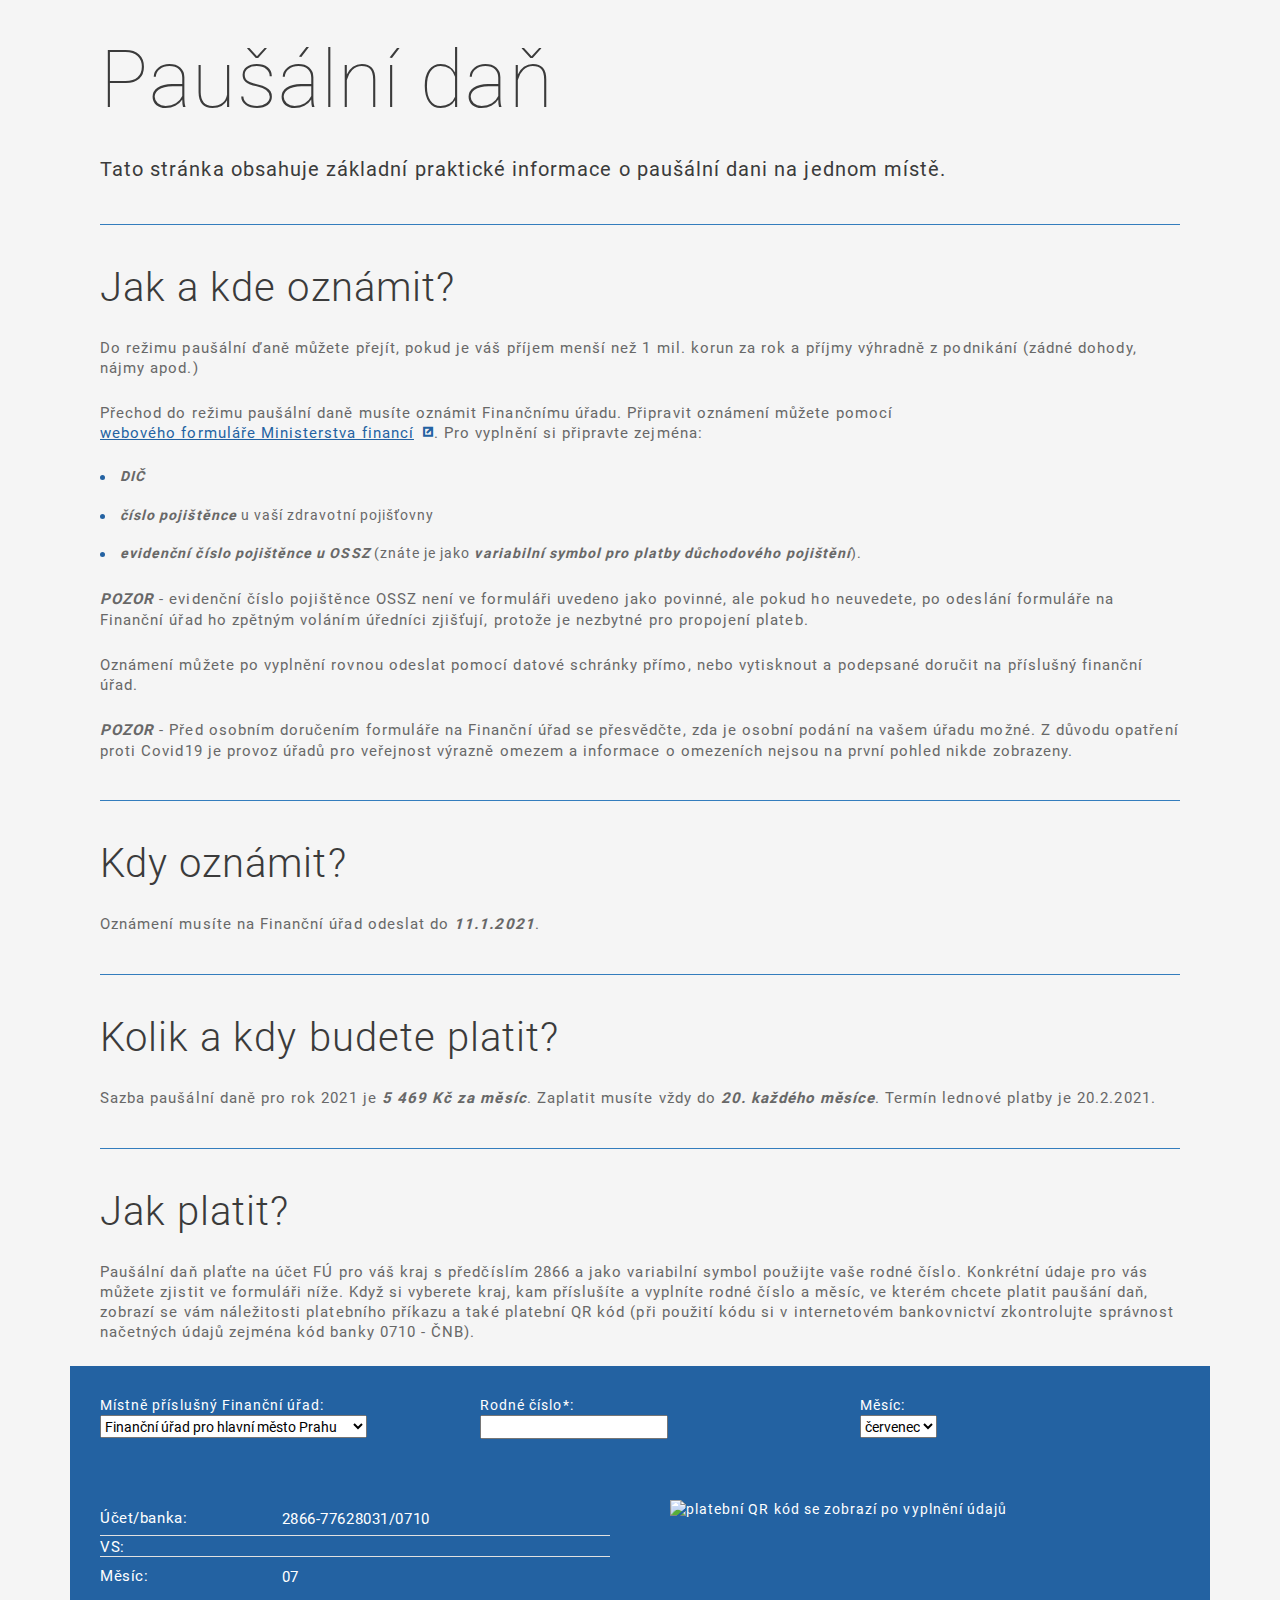
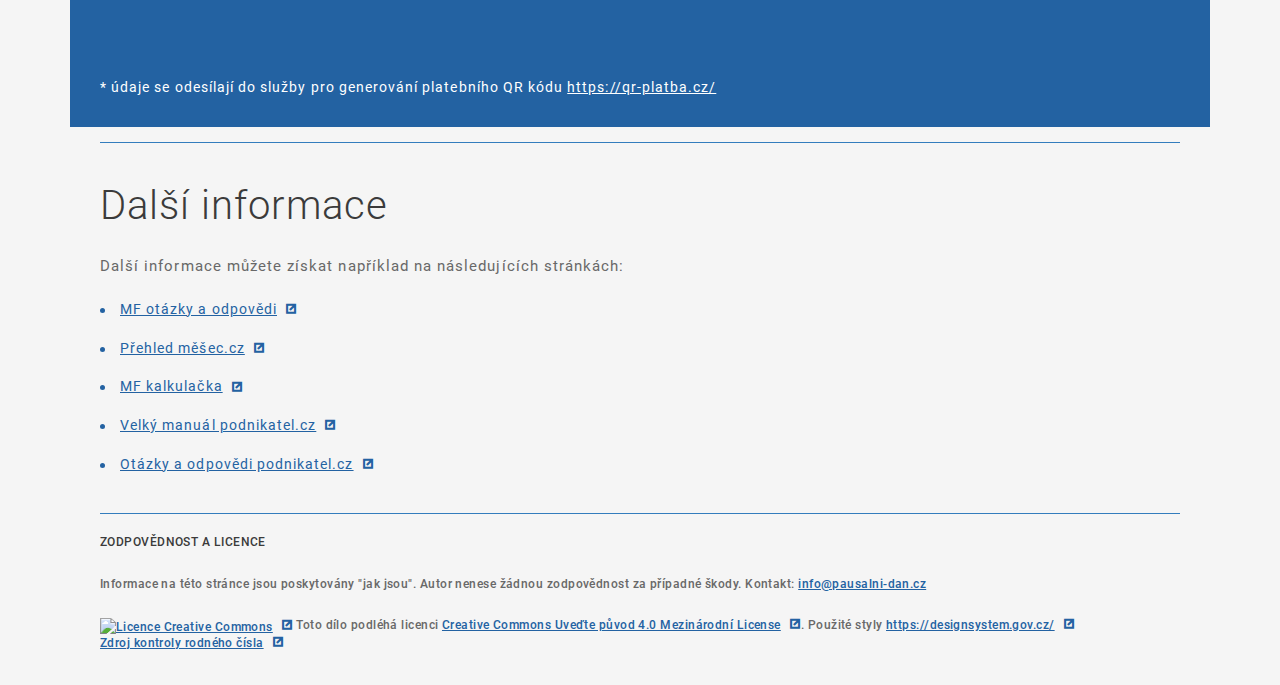
==== index.html @ 71c242a2 "upresneni prijmu" ====
<!DOCTYPE html>
<html lang="cs" class="pvs-theme js-no">
  <head>
    <meta charset="utf-8" />
    <title>Paušální daň</title>
 
<!-- Global site tag (gtag.js) - Google Analytics -->
<script async src="https://www.googletagmanager.com/gtag/js?id=G-QN4L6WJTKN"></script>
<script>
  window.dataLayer = window.dataLayer || [];
  function gtag(){dataLayer.push(arguments);}
  gtag('js', new Date());

  gtag('config', 'G-QN4L6WJTKN');
</script>	
	
	
	<meta name="keywords" content="paušální daň" />
    <meta name="description" content="Základní praktické informace o paušální dani. Jak žádat, kdy oznámit, jak zaplatit." />
    <meta
      name="viewport"
      content="width=device-width, initial-scale=1, shrink-to-fit=no"
    />
    <link rel="stylesheet" media="screen" href="css/front.css" />
    <link rel="stylesheet" media="print" href="css/print.css" />
    <link rel="shortcut icon" href="images/meta/favicon.ico?v=knceasdft" />
    <link
      rel="apple-touch-icon"
      sizes="180x180"
      href="images/meta/apple-touch-icon.png?v=knceasdft"
    />
    <link
      rel="icon"
      type="image/png"
      sizes="32x32"
      href="images/meta/favicon-32x32.png?v=knceasdft"
    />
    <link
      rel="icon"
      type="image/png"
      sizes="16x16"
      href="images/meta/favicon-16x16.png?v=knceasdft"
    />
    <link rel="manifest" href="images/meta/manifest.json?v=knceasdft" />
    <link
      rel="mask-icon"
      href="images/meta/safari-pinned-tab.svg?v=knceasdft"
      color="#2362a2"
    />
    <meta
      name="msapplication-config"
      content="/images/meta/browserconfig.xml?v=knceasdft"
    />
    <meta name="apple-mobile-web-app-title" content="Paušální daň" />
    <meta name="application-name" content="Paušální daň" />
	<meta name="theme-color" content="#2362a2" />
	

	<meta name="twitter:card" content="summary_large_image">
	<meta name="twitter:site" content="https://pausalni-dan.cz"/>
	<meta name="twitter:creator" content="@l-ra">
	<meta name="twitter:title" content="Paušální daň prakticky">
	<meta name="twitter:description" content="Praktické informace k paušální dani. Jak oznámit, kdy oznámit, kdy a na které účty platit včetně generátoru QR platby.">
	<meta name="twitter:image" content="https://pausalni-dan.cz/images/pausalni-dan-social.jpg">


	<meta property="og:url"  content="https://pausalni-dan.cz/" />
	<meta property="og:type" content="article" />
	<meta property="og:title"  content="Paušální daň prakticky" />
	<meta property="og:description" content="Praktické informace k paušální dani. Jak oznámit, kdy oznámit, kdy a na které účty platit včetně generátoru QR platby." />
	<meta property="og:image" content="https://pausalni-dan.cz/images/pausalni-dan-social.jpg" />


    <script src="js/js-toggle.js"></script>
  </head>
  <body>
    <div class="body__wrapper">
      <div class="body__wrapper-in">
        <noscript>
          <div class="container">
            <div class="row">
              <div class="col">
                <div class="js-disclaimer">
                  <div class="alert alert--border alert-warning">
                    Máte vypnutý nebo nedostupný JavaScript. Nebude fungovat interaktivní formulář.
                  </div>
                </div>
              </div>
            </div>
          </div>
        </noscript>
        <div class="content">
          <div class="container">
            <section class="mp-section">
              <h1>Paušální daň</h1>
              <p class="perex">
                Tato stránka obsahuje základní praktické informace o paušální
                dani na jednom místě.
              </p>
            </section>
            <section class="mp-section">
			  <h2>Jak a kde oznámit?</h2>
			  <p>Do režimu paušální ďaně můžete přejít, pokud je váš příjem menší než 1 mil. korun za rok 
				  a příjmy výhradně z podnikání (zádné dohody, nájmy apod.)</p>
              <p>
                Přechod do režimu paušální daně musíte oznámit Finančnímu úřadu. Připravit oznámení můžete pomocí
                <a
                  href="https://ouc.financnisprava.cz/osvcpp/"
                  target="_blank"
                  noopener
                  >webového formuláře Ministerstva financí</a
				>. Pro vyplnění si připravte zejména:
				<ul>
					<li><em>DIČ</em></li>
					<li><em>číslo pojištěnce</em> u vaší zdravotní pojišťovny</li>
					<li><em>evidenční číslo pojištěnce u OSSZ</em> 
						(znáte je jako <em>variabilní symbol pro platby důchodového pojištění</em>). </li>
				</ul>

				</p> 
				<p><em>POZOR</em> - evidenční číslo pojištěnce OSSZ není ve formuláři uvedeno jako povinné, ale 
					pokud ho neuvedete, po odeslání formuláře na Finanční úřad ho zpětným voláním úředníci zjišťují, 
					protože je nezbytné pro propojení plateb.</p>

			    <p>Oznámení můžete po vyplnění rovnou 
					odeslat pomocí datové schránky přímo, nebo vytisknout a podepsané doručit na příslušný finanční úřad.</p>

				<p><em>POZOR</em> - Před osobním doručením formuláře na Finanční úřad se přesvědčte, zda je osobní podání 
					na vašem úřadu možné. Z důvodu opatření proti Covid19 je provoz úřadů pro veřejnost výrazně omezem 
					a informace o omezeních nejsou na první pohled nikde zobrazeny.</p>
            </section>

            <section class="mp-section">
              <h2>Kdy oznámit?</h2>
              <p>Oznámení musíte na Finanční úřad odeslat do <em>11.1.2021</em>.</p>
            </section>

            <section class="mp-section">
              <h2>Kolik a kdy budete platit?</h2>
              <p>
                Sazba paušální daně pro rok 2021 je <em>5 469 Kč za měsíc</em>.
                Zaplatit musíte vždy do <em>20. každého měsíce</em>. Termín
                lednové platby je 20.2.2021.
              </p>
            </section>

            <section class="mp-section">
              <h2>Jak platit?</h2>
              <p>
                Paušální daň plaťte na účet FÚ pro váš kraj s předčíslím 2866 a
                jako variabilní symbol použijte vaše rodné číslo. Konkrétní
				údaje pro vás můžete zjistit ve formuláři níže. Když si vyberete kraj, 
				kam příslušíte a vyplníte rodné číslo a měsíc, ve kterém chcete platit paušání daň, 
				zobrazí se vám náležitosti platebního příkazu a také platební QR kód (při použití kódu si 
				v internetovém bankovnictví zkontrolujte správnost načetných údajů zejména kód banky 0710 - ČNB).
              </p>
              <div class="row mp-background--blue pt-2 pb-2">
                <div class="col-12 col-md-4">
                  <lable class="color-white"
                    >Místně příslušný Finanční úřad:</lable><br />
                  <select id="sel-fu">
                    <option value="2866-77628031/0710" selected>
                      Finanční úřad pro hlavní město Prahu
                    </option>
                    <option value="2866-77628111/0710">
                      Finanční úřad pro Středočeský kraj
                    </option>
                    <option value="2866-77627231/0710">
                      Finanční úřad pro Jihočeský kraj
                    </option>
                    <option value="2866-77627311/0710">
                      Finanční úřad pro Plzeňský kraj
                    </option>
                    <option value="2866-77629341/0710">
                      Finanční úřad pro Karlovarský kraj
                    </option>
                    <option value="2866-77621411/0710">
                      Finanční úřad pro Ústecký kraj
                    </option>
                    <option value="2866-77628461/0710">
                      Finanční úřad pro Liberecký kraj
                    </option>
                    <option value="2866-77626511/0710">
                      Finanční úřad pro Královéhradecký kraj
                    </option>
                    <option value="2866-77622561/0710">
                      Finanční úřad pro Pardubický kraj
                    </option>
                    <option value="2866-67626681/0710">
                      Finanční úřad pro Kraj Vysočina
                    </option>
                    <option value="2866-77628621/0710">
                      Finanční úřad pro Jihomoravský kraj
                    </option>
                    <option value="2866-47623811/0710">
                      Finanční úřad pro Olomoucký kraj
                    </option>
                    <option value="2866-77621761/0710">
                      Finanční úřad pro Moravskoslezský kraj
                    </option>
                    <option value="2866-47620661/0710">
                      Finanční úřad pro Zlínský kraj
                    </option>
                  </select>
                </div>
                <div class="col-12 col-md-4">
                  <lable class="color-white">Rodné číslo*:</lable><br />
				  <input id="rc" type="text" /><br />
				  <small id="spatne-rc" class="color-red invisible">není platné rodné číslo</small>
                </div>
                <div class="col-12 col-md-4">
                  <lable class="color-white">Měsíc:</lable><br />
                  <select id="sel-mesic">
                    <option value="01">leden</option>
                    <option value="02">únor</option>
                    <option value="03">březen</option>
                    <option value="04">duben</option>
                    <option value="05">květen</option>
                    <option value="06">červen</option>
                    <option value="07">červenec</option>
                    <option value="08">srpen</option>
                    <option value="09">září</option>
                    <option value="10">říjen</option>
                    <option value="11">listopad</option>
                    <option value="12">prosinec</option>
                  </select>
                </div>
              </div>
              <div class="row mp-background--blue pt-2 pb-2">
                <div class="col-12 col-md-6 color-white">
                  <table class="color-white">
                    <tr>
                      <td class="color-white">Účet/banka:</td>
                      <td class="color-white" id="ucet">2866-77628031/0710</td>
                    </tr>
                    <tr>
                      <td class="color-white">VS:</td>
                      <td class="color-white" id="vs"></td>
                    </tr>
                    <tr>
                      <td class="color-white">Měsíc:</td>
                      <td class="color-white" id="mesic"></td>
                    </tr>
                  </table>
                </div>
                <div class="col-12 col-md-6 color-white">
                  <img width="100%" id="qr" alt="platební QR kód se zobrazí po vyplnění údajů" src="" />
                </div>
              </div>
              <div class="row mp-background--blue pt-2 pb-2 ">
                <div class="note color-white col-12 col-md-12">
					* údaje se odesílají do služby pro generování platebního QR kódu <a class="color-white" href="https://qr-platba.cz/">https://qr-platba.cz/</a>
				</div>
			  </div>
			</section>
			
			<section class="mp-section">
				<h2>Další informace</h2>
				<p>Další informace můžete získat například na následujících stránkách:</p>
				<ul>
					<li><a href="https://www.financnisprava.cz/cs/dane/dane/dan-z-prijmu/pausalni-dan/dotazy-a-odpovedi/dotazy-a-odpovedi-k-pausalni-dani-11042">MF otázky a odpovědi</a></li>
					<li><a href="https://www.mesec.cz/clanky/pausalni-dan-prehledne-kdo-ji-muze-vyuzit-jak-se-prihlasit-a-jak-platit/">Přehled měšec.cz</a></li>
					<li><a href="https://www.mfcr.cz/cs/aktualne/tiskove-zpravy/2020/spocitejte-si-zda-se-vam-vyplati-pausaln-39714">MF kalkulačka</a></li>
					<li><a href="https://www.podnikatel.cz/clanky/v-lednu-startuje-pausalni-dan-zde-je-velky-manual-a-formular-pro-prihlaseni/">Velký manuál podnikatel.cz</a></li>
					<li><a href="https://www.podnikatel.cz/clanky/nova-pausalni-dan-2021-otazky-a-odpovedi/">Otázky a odpovědi podnikatel.cz</a></li>
				</ul>

			</section>

			<section>
				<h4>Zodpovědnost a licence</h4>
				<p class="note">Informace na této stránce jsou poskytovány "jak jsou". Autor nenese žádnou zodpovědnost za případné škody. Kontakt: <a href="mailto:info@pausalni-dan.cz">info@pausalni-dan.cz</a></a> </p>
				<p class="note">
					<a rel="license" href="http://creativecommons.org/licenses/by/4.0/"><img alt="Licence Creative Commons" style="border-width:0" src="https://i.creativecommons.org/l/by/4.0/88x31.png" /></a> Toto dílo podléhá licenci <a rel="license" href="http://creativecommons.org/licenses/by/4.0/">Creative Commons Uveďte původ 4.0 Mezinárodní License</a>. Použité styly <a href="https://designsystem.gov.cz/">https://designsystem.gov.cz/</a> <a href="https://www.zizka.ch/pages/programming/ruzne/rodne-cislo-identifikacni-cislo-rc-ico-kontrola-validace.html">Zdroj kontroly rodného čísla</a> 
				</p>
			</section>
          </div>
        </div>
      </div>
    </div>
    <!-- JS -->
    <script>
      window.addEventListener("load", () => {
        document.querySelector("#sel-fu").addEventListener("change", (ev) => {
          document.querySelector("#ucet").textContent = ev.target.value;
          genqr();
        });
        document
          .querySelector("#sel-mesic")
          .addEventListener("change", (ev) => {
            document.querySelector("#mesic").textContent = ev.target.value;
            genqr();
          });
        document.querySelector("#rc").addEventListener("keyup", (ev) => {
          document.querySelector("#vs").textContent = ev.target.value;
		  const rc=ev.target.value
		  if (!testRC(rc)){
			showRcWarning()
		  } else {
			  hideRcWarning()
		  }
          genqr();
        });

		const monthPadded = `0${new Date().getMonth()+1}`
		//console.log(monthPadded)
		const defaultMonth = monthPadded.substr(monthPadded.length - 2)
		document.querySelector("#sel-mesic").value = defaultMonth
		document.querySelector("#mesic").textContent = defaultMonth
      });

	  function showRcWarning(){
		document.querySelector("#spatne-rc").classList.remove("invisible")
	  }

	  function hideRcWarning(){
		document.querySelector("#spatne-rc").classList.add("invisible")
	  }

      function genqr() {
        const [_, ucet] = /2866-([0-9]+)\/0710/.exec(
          document.querySelector("#ucet").textContent
        );
        const vs = document.querySelector("#vs").textContent;
        const mesic = document.querySelector("#mesic").textContent;
		if (vs.length > 8){
			let url = `https://api.paylibo.com/paylibo/generator/czech/image?compress=false&size=440&accountPrefix=2866&accountNumber=${ucet}&bankCode=0710&amount=5469&currency=CZK&vs=${vs}&date=2021-${mesic}-18`;
        	document.querySelector("#qr").src = url;
		} else {
			document.querySelector("#qr").src = "";
		}
      }

	 // credit https://www.zizka.ch/pages/programming/ruzne/rodne-cislo-identifikacni-cislo-rc-ico-kontrola-validace.html
	 function testRC(x,age){
		if(!age) age = 0;
		try
		{
			if(x.length == 0) return false;
			if(x.length < 9) throw 1;
			var year = parseInt(x.substr(0, 2), 10);
			var month = parseInt(x.substr(2, 2), 10);
			var day = parseInt( x.substr(4, 2), 10);
			var ext = parseInt(x.substr(6, 3), 10);
			if((x.length == 9) && (year < 54)) return true;
			var c = 0;
			if(x.length == 10) c = parseInt(x.substr(9, 1));
			var m = parseInt( x.substr(0, 9)) % 11;
			if(m == 10) m = 0;
			if(m != c) throw 1;
			year += (year < 54) ? 2000 : 1900;
			if((month > 70) && (year > 2003)) month -= 70;
			else if (month > 50) month -= 50;
			else if ((month > 20) && (year > 2003)) month -= 20;
			var d = new Date();
			if((year + age) > d.getFullYear()) throw 1;
			if(month == 0) throw 1;
			if(month > 12) throw 1;
			if(day == 0) throw 1;
			if(day > 31) throw 1;
		}
		catch(e)
		{
			return false;
		}
		return true;
	}

	  
    </script>
    <script src="js/vendor/jquery-3.2.0.min.js"></script>
    <script src="js/vendor/jquery.ba-throttle-debounce.min.js"></script>
    <script src="js/vendor/bootstrap.min.js"></script>
    <script src="js/vendor/bootstrap-datepicker.js"></script>
    <script src="js/vendor/bootstrap-datepicker.cs.js"></script>
    <script src="js/front.js"></script>
  </body>
</html>
---- css/front.css ----
@charset "UTF-8";
/**
 *	Front ALL
 *
 *	This file includes and describes all used CSS.
 */
/******************************
*  1. #META, #BASE
******************************/
/**
 *	Theme variables
 *
 *	This file defines new variables and extends standards variables from Bootstrap.
 */
/*!
 * Bootstrap v4.0.0-beta.2 (https://getbootstrap.com)
 * Copyright 2011-2017 The Bootstrap Authors
 * Copyright 2011-2017 Twitter, Inc.
 * Licensed under MIT (https://github.com/twbs/bootstrap/blob/master/LICENSE)
 */
@media print {
  *,
  *::before,
  *::after {
    text-shadow: none !important;
    box-shadow: none !important;
  }

  a,
  a:visited {
    text-decoration: underline;
  }

  abbr[title]::after {
    content: " (" attr(title) ")";
  }

  pre {
    white-space: pre-wrap !important;
  }

  pre,
  blockquote {
    border: 1px solid #999;
    page-break-inside: avoid;
  }

  thead {
    display: table-header-group;
  }

  tr,
  img {
    page-break-inside: avoid;
  }

  p,
  h2,
  h3 {
    orphans: 3;
    widows: 3;
  }

  h2,
  h3 {
    page-break-after: avoid;
  }

  .navbar {
    display: none;
  }

  .badge {
    border: 1px solid #000;
  }

  .table {
    border-collapse: collapse !important;
  }
  .table td,
  .table th {
    background-color: #fff !important;
  }

  .table-bordered th,
  .table-bordered td {
    border: 1px solid #ddd !important;
  }
}
*,
*::before,
*::after {
  box-sizing: border-box;
}

html {
  font-family: sans-serif;
  line-height: 1.15;
  -webkit-text-size-adjust: 100%;
  -ms-text-size-adjust: 100%;
  -ms-overflow-style: scrollbar;
  -webkit-tap-highlight-color: rgba(0, 0, 0, 0);
}

@-ms-viewport {
  width: device-width;
}
article, aside, dialog, figcaption, figure, footer, header, hgroup, main, nav, section {
  display: block;
}

body {
  margin: 0;
  font-family: "Roboto", helvetica, arial, sans-serif;
  font-size: 1rem;
  font-weight: 400;
  line-height: 1.3333333333;
  color: #212529;
  text-align: left;
  background-color: #fff;
}

[tabindex="-1"]:focus {
  outline: none !important;
}

hr {
  box-sizing: content-box;
  height: 0;
  overflow: visible;
}

h1, h2, h3, h4, h5, h6 {
  margin-top: 0;
  margin-bottom: 30px;
}

p {
  margin-top: 0;
  margin-bottom: 1rem;
}

abbr[title],
abbr[data-original-title] {
  text-decoration: underline;
  text-decoration: underline dotted;
  cursor: help;
  border-bottom: 0;
}

address {
  margin-bottom: 1rem;
  font-style: normal;
  line-height: inherit;
}

ol,
ul,
dl {
  margin-top: 0;
  margin-bottom: 1rem;
}

ol ol,
ul ul,
ol ul,
ul ol {
  margin-bottom: 0;
}

dt {
  font-weight: 700;
}

dd {
  margin-bottom: .5rem;
  margin-left: 0;
}

blockquote {
  margin: 0 0 1rem;
}

dfn {
  font-style: italic;
}

b,
strong {
  font-weight: bolder;
}

small {
  font-size: 80%;
}

sub,
sup {
  position: relative;
  font-size: 75%;
  line-height: 0;
  vertical-align: baseline;
}

sub {
  bottom: -.25em;
}

sup {
  top: -.5em;
}

a {
  color: #2362a2;
  text-decoration: underline;
  background-color: transparent;
  -webkit-text-decoration-skip: objects;
}

a:visited {
  color: #3b3b3b;
}

a:hover,
a:focus {
  color: #3b3b3b;
  text-decoration: underline;
}

a:not([href]):not([tabindex]) {
  color: inherit;
  text-decoration: none;
}
a:not([href]):not([tabindex]):focus, a:not([href]):not([tabindex]):hover {
  color: inherit;
  text-decoration: none;
}
a:not([href]):not([tabindex]):focus {
  outline: 0;
}

pre,
code,
kbd,
samp {
  font-family: monospace, monospace;
  font-size: 1em;
}

pre {
  margin-top: 0;
  margin-bottom: 1rem;
  overflow: auto;
  -ms-overflow-style: scrollbar;
}

figure {
  margin: 0 0 1rem;
}

img {
  vertical-align: middle;
  border-style: none;
}

svg:not(:root) {
  overflow: hidden;
}

a,
area,
button,
[role="button"],
input:not([type="range"]),
label,
select,
summary,
textarea {
  touch-action: manipulation;
}

table {
  border-collapse: collapse;
}

caption {
  padding-top: 0.75rem;
  padding-bottom: 0.75rem;
  color: #868e96;
  text-align: left;
  caption-side: bottom;
}

th {
  text-align: inherit;
}

label {
  display: inline-block;
  margin-bottom: .5rem;
}

button {
  border-radius: 0;
}

button:focus {
  outline: 1px dotted;
  outline: 5px auto -webkit-focus-ring-color;
}

input,
button,
select,
optgroup,
textarea {
  margin: 0;
  font-family: inherit;
  font-size: inherit;
  line-height: inherit;
}

button,
input {
  overflow: visible;
}

button,
select {
  text-transform: none;
}

button,
html [type="button"],
[type="reset"],
[type="submit"] {
  -webkit-appearance: button;
}

button::-moz-focus-inner,
[type="button"]::-moz-focus-inner,
[type="reset"]::-moz-focus-inner,
[type="submit"]::-moz-focus-inner {
  padding: 0;
  border-style: none;
}

input[type="radio"],
input[type="checkbox"] {
  box-sizing: border-box;
  padding: 0;
}

input[type="date"],
input[type="time"],
input[type="datetime-local"],
input[type="month"] {
  -webkit-appearance: listbox;
}

textarea {
  overflow: auto;
  resize: vertical;
}

fieldset {
  min-width: 0;
  padding: 0;
  margin: 0;
  border: 0;
}

legend {
  display: block;
  width: 100%;
  max-width: 100%;
  padding: 0;
  margin-bottom: .5rem;
  font-size: 1.5rem;
  line-height: inherit;
  color: inherit;
  white-space: normal;
}

progress {
  vertical-align: baseline;
}

[type="number"]::-webkit-inner-spin-button,
[type="number"]::-webkit-outer-spin-button {
  height: auto;
}

[type="search"] {
  outline-offset: -2px;
  -webkit-appearance: none;
}

[type="search"]::-webkit-search-cancel-button,
[type="search"]::-webkit-search-decoration {
  -webkit-appearance: none;
}

::-webkit-file-upload-button {
  font: inherit;
  -webkit-appearance: button;
}

output {
  display: inline-block;
}

summary {
  display: list-item;
}

template {
  display: none;
}

[hidden] {
  display: none !important;
}

h1, h2, h3, h4, h5, h6,
.h1, .h2, .h3, .h4, .h5, .h6 {
  margin-bottom: 30px;
  font-family: inherit;
  font-weight: 500;
  line-height: 1.3;
  color: inherit;
}

h1, .h1 {
  font-size: 80px;
}

h2, .h2 {
  font-size: 40px;
}

h3, .h3 {
  font-size: 20px;
}

h4, .h4 {
  font-size: 12px;
}

h5, .h5 {
  font-size: 12px;
}

h6, .h6 {
  font-size: 12px;
}

.lead {
  font-size: 1.25rem;
  font-weight: 300;
}

.display-1 {
  font-size: 6rem;
  font-weight: 300;
  line-height: 1.3;
}

.display-2 {
  font-size: 5.5rem;
  font-weight: 300;
  line-height: 1.3;
}

.display-3 {
  font-size: 4.5rem;
  font-weight: 300;
  line-height: 1.3;
}

.display-4 {
  font-size: 3.5rem;
  font-weight: 300;
  line-height: 1.3;
}

hr {
  margin-top: 1rem;
  margin-bottom: 1rem;
  border: 0;
  border-top: 1px solid rgba(0, 0, 0, 0.1);
}

small,
.small {
  font-size: 80%;
  font-weight: 400;
}

mark,
.mark {
  padding: 0.2em;
  background-color: #fcf8e3;
}

.list-unstyled {
  padding-left: 0;
  list-style: none;
}

.list-inline {
  padding-left: 0;
  list-style: none;
}

.list-inline-item {
  display: inline-block;
}
.list-inline-item:not(:last-child) {
  margin-right: 5px;
}

.initialism {
  font-size: 90%;
  text-transform: uppercase;
}

.blockquote {
  margin-bottom: 60px;
  font-size: 1.25rem;
}

.blockquote-footer {
  display: block;
  font-size: 80%;
  color: #868e96;
}
.blockquote-footer::before {
  content: "\2014 \00A0";
}

.img-fluid {
  max-width: 100%;
  height: auto;
}

.img-thumbnail {
  padding: 0.25rem;
  background-color: #fff;
  border: 1px solid #ddd;
  border-radius: 3px;
  transition: all 0.2s ease-in-out;
  box-shadow: 0 1px 2px rgba(0, 0, 0, 0.075);
  max-width: 100%;
  height: auto;
}

.figure {
  display: inline-block;
}

.figure-img {
  margin-bottom: 30px;
  line-height: 1;
}

.figure-caption {
  font-size: 90%;
  color: #868e96;
}

code,
kbd,
pre,
samp {
  font-family: "SFMono-Regular", Menlo, Monaco, Consolas, "Liberation Mono", "Courier New", monospace;
}

code {
  padding: 0.2rem 0.4rem;
  font-size: 90%;
  color: #bd4147;
  background-color: #f8f9fa;
  border-radius: 3px;
}
a > code {
  padding: 0;
  color: inherit;
  background-color: inherit;
}

kbd {
  padding: 0.2rem 0.4rem;
  font-size: 90%;
  color: #fff;
  background-color: #212529;
  border-radius: 0.2rem;
  box-shadow: inset 0 -0.1rem 0 rgba(0, 0, 0, 0.25);
}
kbd kbd {
  padding: 0;
  font-size: 100%;
  font-weight: 700;
  box-shadow: none;
}

pre {
  display: block;
  margin-top: 0;
  margin-bottom: 1rem;
  font-size: 90%;
  color: #212529;
}
pre code {
  padding: 0;
  font-size: inherit;
  color: inherit;
  background-color: transparent;
  border-radius: 0;
}

.pre-scrollable {
  max-height: 340px;
  overflow-y: scroll;
}

.container {
  position: relative;
  width: 100%;
  padding-right: 30px;
  padding-left: 30px;
  margin-right: auto;
  margin-left: auto;
}
@media (min-width: 576px) {
  .container {
    max-width: 540px;
  }
}
@media (min-width: 768px) {
  .container {
    max-width: 720px;
  }
}
@media (min-width: 992px) {
  .container {
    max-width: 960px;
  }
}
@media (min-width: 1200px) {
  .container {
    max-width: 1140px;
  }
}

.container-fluid {
  width: 100%;
  padding-right: 30px;
  padding-left: 30px;
  margin-right: auto;
  margin-left: auto;
}

.row {
  display: flex;
  flex-wrap: wrap;
  margin-right: -30px;
  margin-left: -30px;
}

.no-gutters {
  margin-right: 0;
  margin-left: 0;
}
.no-gutters > .col,
.no-gutters > [class*="col-"] {
  padding-right: 0;
  padding-left: 0;
}

.col-1, .col-2, .col-3, .col-4, .col-5, .col-6, .col-7, .col-8, .col-9, .col-10, .col-11, .col-12, .col,
.col-auto, .col-sm-1, .col-sm-2, .col-sm-3, .col-sm-4, .col-sm-5, .col-sm-6, .col-sm-7, .col-sm-8, .col-sm-9, .col-sm-10, .col-sm-11, .col-sm-12, .col-sm,
.col-sm-auto, .col-md-1, .col-md-2, .col-md-3, .col-md-4, .col-md-5, .col-md-6, .col-md-7, .col-md-8, .col-md-9, .col-md-10, .col-md-11, .col-md-12, .col-md,
.col-md-auto, .col-lg-1, .col-lg-2, .col-lg-3, .col-lg-4, .col-lg-5, .col-lg-6, .col-lg-7, .col-lg-8, .col-lg-9, .col-lg-10, .col-lg-11, .col-lg-12, .col-lg,
.col-lg-auto, .col-xl-1, .col-xl-2, .col-xl-3, .col-xl-4, .col-xl-5, .col-xl-6, .col-xl-7, .col-xl-8, .col-xl-9, .col-xl-10, .col-xl-11, .col-xl-12, .col-xl,
.col-xl-auto {
  position: relative;
  width: 100%;
  min-height: 1px;
  padding-right: 30px;
  padding-left: 30px;
}

.col {
  flex-basis: 0;
  flex-grow: 1;
  max-width: 100%;
}

.col-auto {
  flex: 0 0 auto;
  width: auto;
  max-width: none;
}

.col-1 {
  flex: 0 0 8.3333333333%;
  max-width: 8.3333333333%;
}

.col-2 {
  flex: 0 0 16.6666666667%;
  max-width: 16.6666666667%;
}

.col-3 {
  flex: 0 0 25%;
  max-width: 25%;
}

.col-4 {
  flex: 0 0 33.3333333333%;
  max-width: 33.3333333333%;
}

.col-5 {
  flex: 0 0 41.6666666667%;
  max-width: 41.6666666667%;
}

.col-6 {
  flex: 0 0 50%;
  max-width: 50%;
}

.col-7 {
  flex: 0 0 58.3333333333%;
  max-width: 58.3333333333%;
}

.col-8 {
  flex: 0 0 66.6666666667%;
  max-width: 66.6666666667%;
}

.col-9 {
  flex: 0 0 75%;
  max-width: 75%;
}

.col-10 {
  flex: 0 0 83.3333333333%;
  max-width: 83.3333333333%;
}

.col-11 {
  flex: 0 0 91.6666666667%;
  max-width: 91.6666666667%;
}

.col-12 {
  flex: 0 0 100%;
  max-width: 100%;
}

.order-first {
  order: -1;
}

.order-1 {
  order: 1;
}

.order-2 {
  order: 2;
}

.order-3 {
  order: 3;
}

.order-4 {
  order: 4;
}

.order-5 {
  order: 5;
}

.order-6 {
  order: 6;
}

.order-7 {
  order: 7;
}

.order-8 {
  order: 8;
}

.order-9 {
  order: 9;
}

.order-10 {
  order: 10;
}

.order-11 {
  order: 11;
}

.order-12 {
  order: 12;
}

.offset-1 {
  margin-left: 8.3333333333%;
}

.offset-2 {
  margin-left: 16.6666666667%;
}

.offset-3 {
  margin-left: 25%;
}

.offset-4 {
  margin-left: 33.3333333333%;
}

.offset-5 {
  margin-left: 41.6666666667%;
}

.offset-6 {
  margin-left: 50%;
}

.offset-7 {
  margin-left: 58.3333333333%;
}

.offset-8 {
  margin-left: 66.6666666667%;
}

.offset-9 {
  margin-left: 75%;
}

.offset-10 {
  margin-left: 83.3333333333%;
}

.offset-11 {
  margin-left: 91.6666666667%;
}

@media (min-width: 576px) {
  .col-sm {
    flex-basis: 0;
    flex-grow: 1;
    max-width: 100%;
  }

  .col-sm-auto {
    flex: 0 0 auto;
    width: auto;
    max-width: none;
  }

  .col-sm-1 {
    flex: 0 0 8.3333333333%;
    max-width: 8.3333333333%;
  }

  .col-sm-2 {
    flex: 0 0 16.6666666667%;
    max-width: 16.6666666667%;
  }

  .col-sm-3 {
    flex: 0 0 25%;
    max-width: 25%;
  }

  .col-sm-4 {
    flex: 0 0 33.3333333333%;
    max-width: 33.3333333333%;
  }

  .col-sm-5 {
    flex: 0 0 41.6666666667%;
    max-width: 41.6666666667%;
  }

  .col-sm-6 {
    flex: 0 0 50%;
    max-width: 50%;
  }

  .col-sm-7 {
    flex: 0 0 58.3333333333%;
    max-width: 58.3333333333%;
  }

  .col-sm-8 {
    flex: 0 0 66.6666666667%;
    max-width: 66.6666666667%;
  }

  .col-sm-9 {
    flex: 0 0 75%;
    max-width: 75%;
  }

  .col-sm-10 {
    flex: 0 0 83.3333333333%;
    max-width: 83.3333333333%;
  }

  .col-sm-11 {
    flex: 0 0 91.6666666667%;
    max-width: 91.6666666667%;
  }

  .col-sm-12 {
    flex: 0 0 100%;
    max-width: 100%;
  }

  .order-sm-first {
    order: -1;
  }

  .order-sm-1 {
    order: 1;
  }

  .order-sm-2 {
    order: 2;
  }

  .order-sm-3 {
    order: 3;
  }

  .order-sm-4 {
    order: 4;
  }

  .order-sm-5 {
    order: 5;
  }

  .order-sm-6 {
    order: 6;
  }

  .order-sm-7 {
    order: 7;
  }

  .order-sm-8 {
    order: 8;
  }

  .order-sm-9 {
    order: 9;
  }

  .order-sm-10 {
    order: 10;
  }

  .order-sm-11 {
    order: 11;
  }

  .order-sm-12 {
    order: 12;
  }

  .offset-sm-0 {
    margin-left: 0;
  }

  .offset-sm-1 {
    margin-left: 8.3333333333%;
  }

  .offset-sm-2 {
    margin-left: 16.6666666667%;
  }

  .offset-sm-3 {
    margin-left: 25%;
  }

  .offset-sm-4 {
    margin-left: 33.3333333333%;
  }

  .offset-sm-5 {
    margin-left: 41.6666666667%;
  }

  .offset-sm-6 {
    margin-left: 50%;
  }

  .offset-sm-7 {
    margin-left: 58.3333333333%;
  }

  .offset-sm-8 {
    margin-left: 66.6666666667%;
  }

  .offset-sm-9 {
    margin-left: 75%;
  }

  .offset-sm-10 {
    margin-left: 83.3333333333%;
  }

  .offset-sm-11 {
    margin-left: 91.6666666667%;
  }
}
@media (min-width: 768px) {
  .col-md {
    flex-basis: 0;
    flex-grow: 1;
    max-width: 100%;
  }

  .col-md-auto {
    flex: 0 0 auto;
    width: auto;
    max-width: none;
  }

  .col-md-1 {
    flex: 0 0 8.3333333333%;
    max-width: 8.3333333333%;
  }

  .col-md-2 {
    flex: 0 0 16.6666666667%;
    max-width: 16.6666666667%;
  }

  .col-md-3 {
    flex: 0 0 25%;
    max-width: 25%;
  }

  .col-md-4 {
    flex: 0 0 33.3333333333%;
    max-width: 33.3333333333%;
  }

  .col-md-5 {
    flex: 0 0 41.6666666667%;
    max-width: 41.6666666667%;
  }

  .col-md-6 {
    flex: 0 0 50%;
    max-width: 50%;
  }

  .col-md-7 {
    flex: 0 0 58.3333333333%;
    max-width: 58.3333333333%;
  }

  .col-md-8 {
    flex: 0 0 66.6666666667%;
    max-width: 66.6666666667%;
  }

  .col-md-9 {
    flex: 0 0 75%;
    max-width: 75%;
  }

  .col-md-10 {
    flex: 0 0 83.3333333333%;
    max-width: 83.3333333333%;
  }

  .col-md-11 {
    flex: 0 0 91.6666666667%;
    max-width: 91.6666666667%;
  }

  .col-md-12 {
    flex: 0 0 100%;
    max-width: 100%;
  }

  .order-md-first {
    order: -1;
  }

  .order-md-1 {
    order: 1;
  }

  .order-md-2 {
    order: 2;
  }

  .order-md-3 {
    order: 3;
  }

  .order-md-4 {
    order: 4;
  }

  .order-md-5 {
    order: 5;
  }

  .order-md-6 {
    order: 6;
  }

  .order-md-7 {
    order: 7;
  }

  .order-md-8 {
    order: 8;
  }

  .order-md-9 {
    order: 9;
  }

  .order-md-10 {
    order: 10;
  }

  .order-md-11 {
    order: 11;
  }

  .order-md-12 {
    order: 12;
  }

  .offset-md-0 {
    margin-left: 0;
  }

  .offset-md-1 {
    margin-left: 8.3333333333%;
  }

  .offset-md-2 {
    margin-left: 16.6666666667%;
  }

  .offset-md-3 {
    margin-left: 25%;
  }

  .offset-md-4 {
    margin-left: 33.3333333333%;
  }

  .offset-md-5 {
    margin-left: 41.6666666667%;
  }

  .offset-md-6 {
    margin-left: 50%;
  }

  .offset-md-7 {
    margin-left: 58.3333333333%;
  }

  .offset-md-8 {
    margin-left: 66.6666666667%;
  }

  .offset-md-9 {
    margin-left: 75%;
  }

  .offset-md-10 {
    margin-left: 83.3333333333%;
  }

  .offset-md-11 {
    margin-left: 91.6666666667%;
  }
}
@media (min-width: 992px) {
  .col-lg {
    flex-basis: 0;
    flex-grow: 1;
    max-width: 100%;
  }

  .col-lg-auto {
    flex: 0 0 auto;
    width: auto;
    max-width: none;
  }

  .col-lg-1 {
    flex: 0 0 8.3333333333%;
    max-width: 8.3333333333%;
  }

  .col-lg-2 {
    flex: 0 0 16.6666666667%;
    max-width: 16.6666666667%;
  }

  .col-lg-3 {
    flex: 0 0 25%;
    max-width: 25%;
  }

  .col-lg-4 {
    flex: 0 0 33.3333333333%;
    max-width: 33.3333333333%;
  }

  .col-lg-5 {
    flex: 0 0 41.6666666667%;
    max-width: 41.6666666667%;
  }

  .col-lg-6 {
    flex: 0 0 50%;
    max-width: 50%;
  }

  .col-lg-7 {
    flex: 0 0 58.3333333333%;
    max-width: 58.3333333333%;
  }

  .col-lg-8 {
    flex: 0 0 66.6666666667%;
    max-width: 66.6666666667%;
  }

  .col-lg-9 {
    flex: 0 0 75%;
    max-width: 75%;
  }

  .col-lg-10 {
    flex: 0 0 83.3333333333%;
    max-width: 83.3333333333%;
  }

  .col-lg-11 {
    flex: 0 0 91.6666666667%;
    max-width: 91.6666666667%;
  }

  .col-lg-12 {
    flex: 0 0 100%;
    max-width: 100%;
  }

  .order-lg-first {
    order: -1;
  }

  .order-lg-1 {
    order: 1;
  }

  .order-lg-2 {
    order: 2;
  }

  .order-lg-3 {
    order: 3;
  }

  .order-lg-4 {
    order: 4;
  }

  .order-lg-5 {
    order: 5;
  }

  .order-lg-6 {
    order: 6;
  }

  .order-lg-7 {
    order: 7;
  }

  .order-lg-8 {
    order: 8;
  }

  .order-lg-9 {
    order: 9;
  }

  .order-lg-10 {
    order: 10;
  }

  .order-lg-11 {
    order: 11;
  }

  .order-lg-12 {
    order: 12;
  }

  .offset-lg-0 {
    margin-left: 0;
  }

  .offset-lg-1 {
    margin-left: 8.3333333333%;
  }

  .offset-lg-2 {
    margin-left: 16.6666666667%;
  }

  .offset-lg-3 {
    margin-left: 25%;
  }

  .offset-lg-4 {
    margin-left: 33.3333333333%;
  }

  .offset-lg-5 {
    margin-left: 41.6666666667%;
  }

  .offset-lg-6 {
    margin-left: 50%;
  }

  .offset-lg-7 {
    margin-left: 58.3333333333%;
  }

  .offset-lg-8 {
    margin-left: 66.6666666667%;
  }

  .offset-lg-9 {
    margin-left: 75%;
  }

  .offset-lg-10 {
    margin-left: 83.3333333333%;
  }

  .offset-lg-11 {
    margin-left: 91.6666666667%;
  }
}
@media (min-width: 1200px) {
  .col-xl {
    flex-basis: 0;
    flex-grow: 1;
    max-width: 100%;
  }

  .col-xl-auto {
    flex: 0 0 auto;
    width: auto;
    max-width: none;
  }

  .col-xl-1 {
    flex: 0 0 8.3333333333%;
    max-width: 8.3333333333%;
  }

  .col-xl-2 {
    flex: 0 0 16.6666666667%;
    max-width: 16.6666666667%;
  }

  .col-xl-3 {
    flex: 0 0 25%;
    max-width: 25%;
  }

  .col-xl-4 {
    flex: 0 0 33.3333333333%;
    max-width: 33.3333333333%;
  }

  .col-xl-5 {
    flex: 0 0 41.6666666667%;
    max-width: 41.6666666667%;
  }

  .col-xl-6 {
    flex: 0 0 50%;
    max-width: 50%;
  }

  .col-xl-7 {
    flex: 0 0 58.3333333333%;
    max-width: 58.3333333333%;
  }

  .col-xl-8 {
    flex: 0 0 66.6666666667%;
    max-width: 66.6666666667%;
  }

  .col-xl-9 {
    flex: 0 0 75%;
    max-width: 75%;
  }

  .col-xl-10 {
    flex: 0 0 83.3333333333%;
    max-width: 83.3333333333%;
  }

  .col-xl-11 {
    flex: 0 0 91.6666666667%;
    max-width: 91.6666666667%;
  }

  .col-xl-12 {
    flex: 0 0 100%;
    max-width: 100%;
  }

  .order-xl-first {
    order: -1;
  }

  .order-xl-1 {
    order: 1;
  }

  .order-xl-2 {
    order: 2;
  }

  .order-xl-3 {
    order: 3;
  }

  .order-xl-4 {
    order: 4;
  }

  .order-xl-5 {
    order: 5;
  }

  .order-xl-6 {
    order: 6;
  }

  .order-xl-7 {
    order: 7;
  }

  .order-xl-8 {
    order: 8;
  }

  .order-xl-9 {
    order: 9;
  }

  .order-xl-10 {
    order: 10;
  }

  .order-xl-11 {
    order: 11;
  }

  .order-xl-12 {
    order: 12;
  }

  .offset-xl-0 {
    margin-left: 0;
  }

  .offset-xl-1 {
    margin-left: 8.3333333333%;
  }

  .offset-xl-2 {
    margin-left: 16.6666666667%;
  }

  .offset-xl-3 {
    margin-left: 25%;
  }

  .offset-xl-4 {
    margin-left: 33.3333333333%;
  }

  .offset-xl-5 {
    margin-left: 41.6666666667%;
  }

  .offset-xl-6 {
    margin-left: 50%;
  }

  .offset-xl-7 {
    margin-left: 58.3333333333%;
  }

  .offset-xl-8 {
    margin-left: 66.6666666667%;
  }

  .offset-xl-9 {
    margin-left: 75%;
  }

  .offset-xl-10 {
    margin-left: 83.3333333333%;
  }

  .offset-xl-11 {
    margin-left: 91.6666666667%;
  }
}
.table {
  width: 100%;
  max-width: 100%;
  margin-bottom: 60px;
  background-color: transparent;
}
.table th,
.table td {
  padding: 0.75rem;
  vertical-align: top;
  border-top: 1px solid #e9ecef;
}
.table thead th {
  vertical-align: bottom;
  border-bottom: 2px solid #e9ecef;
}
.table tbody + tbody {
  border-top: 2px solid #e9ecef;
}
.table .table {
  background-color: #fff;
}

.table-sm th,
.table-sm td {
  padding: 0.3rem;
}

.table-bordered {
  border: 1px solid #e9ecef;
}
.table-bordered th,
.table-bordered td {
  border: 1px solid #e9ecef;
}
.table-bordered thead th,
.table-bordered thead td {
  border-bottom-width: 2px;
}

.table-striped tbody tr:nth-of-type(odd) {
  background-color: rgba(0, 0, 0, 0.05);
}

.table-hover tbody tr:hover {
  background-color: rgba(0, 0, 0, 0.075);
}

.table-primary,
.table-primary > th,
.table-primary > td {
  background-color: #b8daff;
}

.table-hover .table-primary:hover {
  background-color: #9fcdff;
}
.table-hover .table-primary:hover > td,
.table-hover .table-primary:hover > th {
  background-color: #9fcdff;
}

.table-secondary,
.table-secondary > th,
.table-secondary > td {
  background-color: #dddfe2;
}

.table-hover .table-secondary:hover {
  background-color: #cfd2d6;
}
.table-hover .table-secondary:hover > td,
.table-hover .table-secondary:hover > th {
  background-color: #cfd2d6;
}

.table-success,
.table-success > th,
.table-success > td {
  background-color: #c3e6cb;
}

.table-hover .table-success:hover {
  background-color: #b1dfbb;
}
.table-hover .table-success:hover > td,
.table-hover .table-success:hover > th {
  background-color: #b1dfbb;
}

.table-info,
.table-info > th,
.table-info > td {
  background-color: #bee5eb;
}

.table-hover .table-info:hover {
  background-color: #abdde5;
}
.table-hover .table-info:hover > td,
.table-hover .table-info:hover > th {
  background-color: #abdde5;
}

.table-warning,
.table-warning > th,
.table-warning > td {
  background-color: #ffeeba;
}

.table-hover .table-warning:hover {
  background-color: #ffe8a1;
}
.table-hover .table-warning:hover > td,
.table-hover .table-warning:hover > th {
  background-color: #ffe8a1;
}

.table-danger,
.table-danger > th,
.table-danger > td {
  background-color: #f5c6cb;
}

.table-hover .table-danger:hover {
  background-color: #f1b0b7;
}
.table-hover .table-danger:hover > td,
.table-hover .table-danger:hover > th {
  background-color: #f1b0b7;
}

.table-light,
.table-light > th,
.table-light > td {
  background-color: #fdfdfe;
}

.table-hover .table-light:hover {
  background-color: #ececf6;
}
.table-hover .table-light:hover > td,
.table-hover .table-light:hover > th {
  background-color: #ececf6;
}

.table-dark,
.table-dark > th,
.table-dark > td {
  background-color: #c6c8ca;
}

.table-hover .table-dark:hover {
  background-color: #b9bbbe;
}
.table-hover .table-dark:hover > td,
.table-hover .table-dark:hover > th {
  background-color: #b9bbbe;
}

.table-active,
.table-active > th,
.table-active > td {
  background-color: rgba(0, 0, 0, 0.075);
}

.table-hover .table-active:hover {
  background-color: rgba(0, 0, 0, 0.075);
}
.table-hover .table-active:hover > td,
.table-hover .table-active:hover > th {
  background-color: rgba(0, 0, 0, 0.075);
}

.table .thead-dark th {
  color: #fff;
  background-color: #212529;
  border-color: #32383e;
}
.table .thead-light th {
  color: #495057;
  background-color: #e9ecef;
  border-color: #e9ecef;
}

.table-dark {
  color: #fff;
  background-color: #212529;
}
.table-dark th,
.table-dark td,
.table-dark thead th {
  border-color: #32383e;
}
.table-dark.table-bordered {
  border: 0;
}
.table-dark.table-striped tbody tr:nth-of-type(odd) {
  background-color: rgba(255, 255, 255, 0.05);
}
.table-dark.table-hover tbody tr:hover {
  background-color: rgba(255, 255, 255, 0.075);
}

@media (max-width: 575px) {
  .table-responsive-sm {
    display: block;
    width: 100%;
    overflow-x: auto;
    -webkit-overflow-scrolling: touch;
    -ms-overflow-style: -ms-autohiding-scrollbar;
  }
  .table-responsive-sm.table-bordered {
    border: 0;
  }
}
@media (max-width: 767px) {
  .table-responsive-md {
    display: block;
    width: 100%;
    overflow-x: auto;
    -webkit-overflow-scrolling: touch;
    -ms-overflow-style: -ms-autohiding-scrollbar;
  }
  .table-responsive-md.table-bordered {
    border: 0;
  }
}
@media (max-width: 991px) {
  .table-responsive-lg {
    display: block;
    width: 100%;
    overflow-x: auto;
    -webkit-overflow-scrolling: touch;
    -ms-overflow-style: -ms-autohiding-scrollbar;
  }
  .table-responsive-lg.table-bordered {
    border: 0;
  }
}
@media (max-width: 1199px) {
  .table-responsive-xl {
    display: block;
    width: 100%;
    overflow-x: auto;
    -webkit-overflow-scrolling: touch;
    -ms-overflow-style: -ms-autohiding-scrollbar;
  }
  .table-responsive-xl.table-bordered {
    border: 0;
  }
}
.table-responsive {
  display: block;
  width: 100%;
  overflow-x: auto;
  -webkit-overflow-scrolling: touch;
  -ms-overflow-style: -ms-autohiding-scrollbar;
}
.table-responsive.table-bordered {
  border: 0;
}

.form-control {
  display: block;
  width: 100%;
  padding: 1.1rem 2rem;
  font-size: 1rem;
  line-height: 1.3333333333;
  background-color: #fff;
  background-image: none;
  background-clip: padding-box;
  border: 1px solid #ced4da;
  border-radius: 3px 3px 0 0;
  box-shadow: none;
  transition: border-color ease-in-out 0.15s, box-shadow ease-in-out 0.15s;
}
.form-control::-ms-expand {
  background-color: transparent;
  border: 0;
}
.form-control:focus {
  color: #3b3b3b;
  background-color: #fff;
  border-color: #2362a2;
  outline: none;
  box-shadow: 0 0 0 2px rgba(0, 123, 255, 1);
}
.form-control::placeholder {
  color: #686868;
  opacity: 1;
}
.form-control:disabled, .form-control[readonly] {
  background-color: #a8a8a8;
  opacity: 1;
}

select.form-control:not([size]):not([multiple]) {
  height: calc(3.5333333333rem + 2px);
}
select.form-control:focus::-ms-value {
  color: #495057;
  background-color: #fff;
}

.form-control-file,
.form-control-range {
  display: block;
}

.col-form-label {
  padding-top: calc(1.1rem + 1px);
  padding-bottom: calc(1.1rem + 1px);
  margin-bottom: 0;
  line-height: 1.3333333333;
}

.col-form-label-lg {
  padding-top: calc(1.4rem + 1px);
  padding-bottom: calc(1.4rem + 1px);
  font-size: 1.25rem;
  line-height: 1.5;
}

.col-form-label-sm {
  padding-top: calc(0.7rem + 1px);
  padding-bottom: calc(0.7rem + 1px);
  font-size: 0.875rem;
  line-height: 1.5;
}

.col-form-legend {
  padding-top: 1.1rem;
  padding-bottom: 1.1rem;
  margin-bottom: 0;
  font-size: 1rem;
}

.form-control-plaintext {
  padding-top: 1.1rem;
  padding-bottom: 1.1rem;
  margin-bottom: 0;
  line-height: 1.3333333333;
  background-color: transparent;
  border: solid transparent;
  border-width: 1px 0;
}
.form-control-plaintext.form-control-sm, .input-group-sm > .form-control-plaintext.form-control,
.input-group-sm > .form-control-plaintext.input-group-addon,
.input-group-sm > .input-group-btn > .form-control-plaintext.btn, .form-control-plaintext.form-control-lg, .input-group-lg > .form-control-plaintext.form-control,
.input-group-lg > .form-control-plaintext.input-group-addon,
.input-group-lg > .input-group-btn > .form-control-plaintext.btn {
  padding-right: 0;
  padding-left: 0;
}

.form-control-sm, .input-group-sm > .form-control,
.input-group-sm > .input-group-addon,
.input-group-sm > .input-group-btn > .btn {
  padding: 0.7rem 1.3rem;
  font-size: 0.875rem;
  line-height: 1.5;
  border-radius: 0.2rem;
}

select.form-control-sm:not([size]):not([multiple]), .input-group-sm > select.form-control:not([size]):not([multiple]),
.input-group-sm > select.input-group-addon:not([size]):not([multiple]),
.input-group-sm > .input-group-btn > select.btn:not([size]):not([multiple]) {
  height: calc(2.7125rem + 2px);
}

.form-control-lg, .input-group-lg > .form-control,
.input-group-lg > .input-group-addon,
.input-group-lg > .input-group-btn > .btn {
  padding: 1.4rem 2.5rem;
  font-size: 1.25rem;
  line-height: 1.5;
  border-radius: 0.3rem;
}

select.form-control-lg:not([size]):not([multiple]), .input-group-lg > select.form-control:not([size]):not([multiple]),
.input-group-lg > select.input-group-addon:not([size]):not([multiple]),
.input-group-lg > .input-group-btn > select.btn:not([size]):not([multiple]) {
  height: calc(4.675rem + 2px);
}

.form-group {
  margin-bottom: 1rem;
}

.form-text {
  display: block;
  margin-top: 0.25rem;
}

.form-row {
  display: flex;
  flex-wrap: wrap;
  margin-right: -5px;
  margin-left: -5px;
}
.form-row > .col,
.form-row > [class*="col-"] {
  padding-right: 5px;
  padding-left: 5px;
}

.form-check {
  position: relative;
  display: block;
  margin-bottom: 0.5rem;
}
.form-check.disabled .form-check-label {
  color: #868e96;
}

.form-check-label {
  padding-left: 1.25rem;
  margin-bottom: 0;
}

.form-check-input {
  position: absolute;
  margin-top: 0.25rem;
  margin-left: -1.25rem;
}

.form-check-inline {
  display: inline-block;
  margin-right: 0.75rem;
}
.form-check-inline .form-check-label {
  vertical-align: middle;
}

.valid-feedback {
  display: none;
  margin-top: .25rem;
  font-size: .875rem;
  color: #28a745;
}

.valid-tooltip {
  position: absolute;
  top: 100%;
  z-index: 5;
  display: none;
  width: 250px;
  padding: .5rem;
  margin-top: .1rem;
  font-size: .875rem;
  line-height: 1;
  color: #fff;
  background-color: rgba(40, 167, 69, 0.8);
  border-radius: .2rem;
}

.was-validated .form-control:valid, .form-control.is-valid,
.was-validated .custom-select:valid,
.custom-select.is-valid {
  border-color: #28a745;
}
.was-validated .form-control:valid:focus, .form-control.is-valid:focus,
.was-validated .custom-select:valid:focus,
.custom-select.is-valid:focus {
  box-shadow: 0 0 0 0.2rem rgba(40, 167, 69, 0.25);
}
.was-validated .form-control:valid ~ .valid-feedback,
.was-validated .form-control:valid ~ .valid-tooltip, .form-control.is-valid ~ .valid-feedback,
.form-control.is-valid ~ .valid-tooltip,
.was-validated .custom-select:valid ~ .valid-feedback,
.was-validated .custom-select:valid ~ .valid-tooltip,
.custom-select.is-valid ~ .valid-feedback,
.custom-select.is-valid ~ .valid-tooltip {
  display: block;
}

.was-validated .form-check-input:valid + .form-check-label, .form-check-input.is-valid + .form-check-label {
  color: #28a745;
}

.was-validated .custom-control-input:valid ~ .custom-control-indicator, .custom-control-input.is-valid ~ .custom-control-indicator {
  background-color: rgba(40, 167, 69, 0.25);
}
.was-validated .custom-control-input:valid ~ .custom-control-description, .custom-control-input.is-valid ~ .custom-control-description {
  color: #28a745;
}

.was-validated .custom-file-input:valid ~ .custom-file-control, .custom-file-input.is-valid ~ .custom-file-control {
  border-color: #28a745;
}
.was-validated .custom-file-input:valid ~ .custom-file-control::before, .custom-file-input.is-valid ~ .custom-file-control::before {
  border-color: inherit;
}
.was-validated .custom-file-input:valid:focus, .custom-file-input.is-valid:focus {
  box-shadow: 0 0 0 0.2rem rgba(40, 167, 69, 0.25);
}

.invalid-feedback {
  display: none;
  margin-top: .25rem;
  font-size: .875rem;
  color: #dc3545;
}

.invalid-tooltip {
  position: absolute;
  top: 100%;
  z-index: 5;
  display: none;
  width: 250px;
  padding: .5rem;
  margin-top: .1rem;
  font-size: .875rem;
  line-height: 1;
  color: #fff;
  background-color: rgba(220, 53, 69, 0.8);
  border-radius: .2rem;
}

.was-validated .form-control:invalid, .form-control.is-invalid,
.was-validated .custom-select:invalid,
.custom-select.is-invalid {
  border-color: #dc3545;
}
.was-validated .form-control:invalid:focus, .form-control.is-invalid:focus,
.was-validated .custom-select:invalid:focus,
.custom-select.is-invalid:focus {
  box-shadow: 0 0 0 2px rgba(220, 53, 69, 1);
}
.was-validated .form-control:invalid ~ .invalid-feedback,
.was-validated .form-control:invalid ~ .invalid-tooltip, .form-control.is-invalid ~ .invalid-feedback,
.form-control.is-invalid ~ .invalid-tooltip,
.was-validated .custom-select:invalid ~ .invalid-feedback,
.was-validated .custom-select:invalid ~ .invalid-tooltip,
.custom-select.is-invalid ~ .invalid-feedback,
.custom-select.is-invalid ~ .invalid-tooltip {
  display: block;
}

.was-validated .form-check-input:invalid + .form-check-label, .form-check-input.is-invalid + .form-check-label {
  color: #dc3545;
}

.was-validated .custom-control-input:invalid ~ .custom-control-indicator, .custom-control-input.is-invalid ~ .custom-control-indicator {
  background-color: rgba(220, 53, 69, 0.25);
}
.was-validated .custom-control-input:invalid ~ .custom-control-description, .custom-control-input.is-invalid ~ .custom-control-description {
  color: #dc3545;
}

.was-validated .custom-file-input:invalid ~ .custom-file-control, .custom-file-input.is-invalid ~ .custom-file-control {
  border-color: #dc3545;
}
.was-validated .custom-file-input:invalid ~ .custom-file-control::before, .custom-file-input.is-invalid ~ .custom-file-control::before {
  border-color: inherit;
}
.was-validated .custom-file-input:invalid:focus, .custom-file-input.is-invalid:focus {
  box-shadow: 0 0 0 0.2rem rgba(220, 53, 69, 0.25);
}

.form-inline {
  display: flex;
  flex-flow: row wrap;
  align-items: center;
}
.form-inline .form-check {
  width: 100%;
}
@media (min-width: 576px) {
  .form-inline label {
    display: flex;
    align-items: center;
    justify-content: center;
    margin-bottom: 0;
  }
  .form-inline .form-group {
    display: flex;
    flex: 0 0 auto;
    flex-flow: row wrap;
    align-items: center;
    margin-bottom: 0;
  }
  .form-inline .form-control {
    display: inline-block;
    width: auto;
    vertical-align: middle;
  }
  .form-inline .form-control-plaintext {
    display: inline-block;
  }
  .form-inline .input-group {
    width: auto;
  }
  .form-inline .form-check {
    display: flex;
    align-items: center;
    justify-content: center;
    width: auto;
    margin-top: 0;
    margin-bottom: 0;
  }
  .form-inline .form-check-label {
    padding-left: 0;
  }
  .form-inline .form-check-input {
    position: relative;
    margin-top: 0;
    margin-right: 0.25rem;
    margin-left: 0;
  }
  .form-inline .custom-control {
    display: flex;
    align-items: center;
    justify-content: center;
    padding-left: 0;
  }
  .form-inline .custom-control-indicator {
    position: static;
    display: inline-block;
    margin-right: 0.25rem;
    vertical-align: text-bottom;
  }
  .form-inline .has-feedback .form-control-feedback {
    top: 0;
  }
}

.btn {
  display: inline-block;
  font-weight: 500;
  text-align: center;
  white-space: nowrap;
  vertical-align: middle;
  user-select: none;
  border: 1px solid transparent;
  padding: 1.1rem 2rem;
  font-size: 1rem;
  line-height: 1.3333333333;
  border-radius: 3px;
  transition: background-color 0.15s ease-in-out, border-color 0.15s ease-in-out, box-shadow 0.15s ease-in-out;
}
.btn:focus, .btn:hover {
  text-decoration: none;
}
.btn:focus, .btn.focus {
  outline: 0;
  box-shadow: 0 0 0 2px rgba(0, 123, 255, 1);
}
.btn.disabled, .btn:disabled {
  opacity: .65;
  box-shadow: none;
}
.btn:not([disabled]):not(.disabled):active, .btn:not([disabled]):not(.disabled).active {
  background-image: none;
  box-shadow: 0 0 0 2px rgba(0, 123, 255, 1);
}

a.btn.disabled,
fieldset[disabled] a.btn {
  pointer-events: none;
}

.btn-primary {
  color: #fff;
  background-color: #007bff;
  border-color: #007bff;
  box-shadow: none;
}
.btn-primary:hover {
  color: #fff;
  background-color: #0069d9;
  border-color: #0062cc;
}
.btn-primary:focus, .btn-primary.focus {
  box-shadow: 0 0 0 2px rgba(0, 123, 255, 1);
}
.btn-primary.disabled, .btn-primary:disabled {
  background-color: #007bff;
  border-color: #007bff;
}
.btn-primary:not([disabled]):not(.disabled):active, .btn-primary:not([disabled]):not(.disabled).active, .show > .btn-primary.dropdown-toggle {
  color: #fff;
  background-color: #0062cc;
  border-color: #005cbf;
  box-shadow: 0 0 0 2px rgba(0, 123, 255, 1);
}

.btn-secondary {
  color: #fff;
  background-color: #868e96;
  border-color: #868e96;
  box-shadow: none;
}
.btn-secondary:hover {
  color: #fff;
  background-color: #727b84;
  border-color: #6c757d;
}
.btn-secondary:focus, .btn-secondary.focus {
  box-shadow: none, 0 0 0 0.2rem rgba(134, 142, 150, 0.5);
}
.btn-secondary.disabled, .btn-secondary:disabled {
  background-color: #868e96;
  border-color: #868e96;
}
.btn-secondary:not([disabled]):not(.disabled):active, .btn-secondary:not([disabled]):not(.disabled).active, .show > .btn-secondary.dropdown-toggle {
  color: #fff;
  background-color: #6c757d;
  border-color: #666e76;
  box-shadow: none, 0 0 0 0.2rem rgba(134, 142, 150, 0.5);
}

.btn-success {
  color: #fff;
  background-color: #28a745;
  border-color: #28a745;
  box-shadow: none;
}
.btn-success:hover {
  color: #fff;
  background-color: #218838;
  border-color: #1e7e34;
}
.btn-success:focus, .btn-success.focus {
  box-shadow: none, 0 0 0 0.2rem rgba(40, 167, 69, 0.5);
}
.btn-success.disabled, .btn-success:disabled {
  background-color: #28a745;
  border-color: #28a745;
}
.btn-success:not([disabled]):not(.disabled):active, .btn-success:not([disabled]):not(.disabled).active, .show > .btn-success.dropdown-toggle {
  color: #fff;
  background-color: #1e7e34;
  border-color: #1c7430;
  box-shadow: none, 0 0 0 0.2rem rgba(40, 167, 69, 0.5);
}

.btn-info {
  color: #fff;
  background-color: #17a2b8;
  border-color: #17a2b8;
  box-shadow: none;
}
.btn-info:hover {
  color: #fff;
  background-color: #138496;
  border-color: #117a8b;
}
.btn-info:focus, .btn-info.focus {
  box-shadow: none, 0 0 0 0.2rem rgba(23, 162, 184, 0.5);
}
.btn-info.disabled, .btn-info:disabled {
  background-color: #17a2b8;
  border-color: #17a2b8;
}
.btn-info:not([disabled]):not(.disabled):active, .btn-info:not([disabled]):not(.disabled).active, .show > .btn-info.dropdown-toggle {
  color: #fff;
  background-color: #117a8b;
  border-color: #10707f;
  box-shadow: none, 0 0 0 0.2rem rgba(23, 162, 184, 0.5);
}

.btn-warning {
  color: #111;
  background-color: #ffc107;
  border-color: #ffc107;
  box-shadow: none;
}
.btn-warning:hover {
  color: #111;
  background-color: #e0a800;
  border-color: #d39e00;
}
.btn-warning:focus, .btn-warning.focus {
  box-shadow: none, 0 0 0 0.2rem rgba(255, 193, 7, 0.5);
}
.btn-warning.disabled, .btn-warning:disabled {
  background-color: #ffc107;
  border-color: #ffc107;
}
.btn-warning:not([disabled]):not(.disabled):active, .btn-warning:not([disabled]):not(.disabled).active, .show > .btn-warning.dropdown-toggle {
  color: #111;
  background-color: #d39e00;
  border-color: #c69500;
  box-shadow: none, 0 0 0 0.2rem rgba(255, 193, 7, 0.5);
}

.btn-danger {
  color: #fff;
  background-color: #dc3545;
  border-color: #dc3545;
  box-shadow: none;
}
.btn-danger:hover {
  color: #fff;
  background-color: #c82333;
  border-color: #bd2130;
}
.btn-danger:focus, .btn-danger.focus {
  box-shadow: none, 0 0 0 2px rgba(220, 53, 69, 1);
}
.btn-danger.disabled, .btn-danger:disabled {
  background-color: #dc3545;
  border-color: #dc3545;
}
.btn-danger:not([disabled]):not(.disabled):active, .btn-danger:not([disabled]):not(.disabled).active, .show > .btn-danger.dropdown-toggle {
  color: #fff;
  background-color: #bd2130;
  border-color: #b21f2d;
  box-shadow: none, 0 0 0 2px rgba(220, 53, 69, 1);
}

.btn-light {
  color: #111;
  background-color: #f8f9fa;
  border-color: #f8f9fa;
  box-shadow: none;
}
.btn-light:hover {
  color: #111;
  background-color: #e2e6ea;
  border-color: #dae0e5;
}
.btn-light:focus, .btn-light.focus {
  box-shadow: none, 0 0 0 0.2rem rgba(248, 249, 250, 0.5);
}
.btn-light.disabled, .btn-light:disabled {
  background-color: #f8f9fa;
  border-color: #f8f9fa;
}
.btn-light:not([disabled]):not(.disabled):active, .btn-light:not([disabled]):not(.disabled).active, .show > .btn-light.dropdown-toggle {
  color: #111;
  background-color: #dae0e5;
  border-color: #d3d9df;
  box-shadow: none, 0 0 0 0.2rem rgba(248, 249, 250, 0.5);
}

.btn-dark {
  color: #fff;
  background-color: #343a40;
  border-color: #343a40;
  box-shadow: none;
}
.btn-dark:hover {
  color: #fff;
  background-color: #23272b;
  border-color: #1d2124;
}
.btn-dark:focus, .btn-dark.focus {
  box-shadow: none, 0 0 0 0.2rem rgba(52, 58, 64, 0.5);
}
.btn-dark.disabled, .btn-dark:disabled {
  background-color: #343a40;
  border-color: #343a40;
}
.btn-dark:not([disabled]):not(.disabled):active, .btn-dark:not([disabled]):not(.disabled).active, .show > .btn-dark.dropdown-toggle {
  color: #fff;
  background-color: #1d2124;
  border-color: #171a1d;
  box-shadow: none, 0 0 0 0.2rem rgba(52, 58, 64, 0.5);
}

.btn-outline-primary {
  color: #007bff;
  background-color: transparent;
  background-image: none;
  border-color: #007bff;
}
.btn-outline-primary:hover {
  color: #fff;
  background-color: #007bff;
  border-color: #007bff;
}
.btn-outline-primary:focus, .btn-outline-primary.focus {
  box-shadow: 0 0 0 2px rgba(0, 123, 255, 1);
}
.btn-outline-primary.disabled, .btn-outline-primary:disabled {
  color: #007bff;
  background-color: transparent;
}
.btn-outline-primary:not([disabled]):not(.disabled):active, .btn-outline-primary:not([disabled]):not(.disabled).active, .show > .btn-outline-primary.dropdown-toggle {
  color: #fff;
  background-color: #007bff;
  border-color: #007bff;
  box-shadow: 0 0 0 2px rgba(0, 123, 255, 1);
}

.btn-outline-secondary {
  color: #868e96;
  background-color: transparent;
  background-image: none;
  border-color: #868e96;
}
.btn-outline-secondary:hover {
  color: #fff;
  background-color: #868e96;
  border-color: #868e96;
}
.btn-outline-secondary:focus, .btn-outline-secondary.focus {
  box-shadow: 0 0 0 0.2rem rgba(134, 142, 150, 0.5);
}
.btn-outline-secondary.disabled, .btn-outline-secondary:disabled {
  color: #868e96;
  background-color: transparent;
}
.btn-outline-secondary:not([disabled]):not(.disabled):active, .btn-outline-secondary:not([disabled]):not(.disabled).active, .show > .btn-outline-secondary.dropdown-toggle {
  color: #fff;
  background-color: #868e96;
  border-color: #868e96;
  box-shadow: 0 0 0 0.2rem rgba(134, 142, 150, 0.5);
}

.btn-outline-success {
  color: #28a745;
  background-color: transparent;
  background-image: none;
  border-color: #28a745;
}
.btn-outline-success:hover {
  color: #fff;
  background-color: #28a745;
  border-color: #28a745;
}
.btn-outline-success:focus, .btn-outline-success.focus {
  box-shadow: 0 0 0 0.2rem rgba(40, 167, 69, 0.5);
}
.btn-outline-success.disabled, .btn-outline-success:disabled {
  color: #28a745;
  background-color: transparent;
}
.btn-outline-success:not([disabled]):not(.disabled):active, .btn-outline-success:not([disabled]):not(.disabled).active, .show > .btn-outline-success.dropdown-toggle {
  color: #fff;
  background-color: #28a745;
  border-color: #28a745;
  box-shadow: 0 0 0 0.2rem rgba(40, 167, 69, 0.5);
}

.btn-outline-info {
  color: #17a2b8;
  background-color: transparent;
  background-image: none;
  border-color: #17a2b8;
}
.btn-outline-info:hover {
  color: #fff;
  background-color: #17a2b8;
  border-color: #17a2b8;
}
.btn-outline-info:focus, .btn-outline-info.focus {
  box-shadow: 0 0 0 0.2rem rgba(23, 162, 184, 0.5);
}
.btn-outline-info.disabled, .btn-outline-info:disabled {
  color: #17a2b8;
  background-color: transparent;
}
.btn-outline-info:not([disabled]):not(.disabled):active, .btn-outline-info:not([disabled]):not(.disabled).active, .show > .btn-outline-info.dropdown-toggle {
  color: #fff;
  background-color: #17a2b8;
  border-color: #17a2b8;
  box-shadow: 0 0 0 0.2rem rgba(23, 162, 184, 0.5);
}

.btn-outline-warning {
  color: #ffc107;
  background-color: transparent;
  background-image: none;
  border-color: #ffc107;
}
.btn-outline-warning:hover {
  color: #fff;
  background-color: #ffc107;
  border-color: #ffc107;
}
.btn-outline-warning:focus, .btn-outline-warning.focus {
  box-shadow: 0 0 0 0.2rem rgba(255, 193, 7, 0.5);
}
.btn-outline-warning.disabled, .btn-outline-warning:disabled {
  color: #ffc107;
  background-color: transparent;
}
.btn-outline-warning:not([disabled]):not(.disabled):active, .btn-outline-warning:not([disabled]):not(.disabled).active, .show > .btn-outline-warning.dropdown-toggle {
  color: #fff;
  background-color: #ffc107;
  border-color: #ffc107;
  box-shadow: 0 0 0 0.2rem rgba(255, 193, 7, 0.5);
}

.btn-outline-danger {
  color: #dc3545;
  background-color: transparent;
  background-image: none;
  border-color: #dc3545;
}
.btn-outline-danger:hover {
  color: #fff;
  background-color: #dc3545;
  border-color: #dc3545;
}
.btn-outline-danger:focus, .btn-outline-danger.focus {
  box-shadow: 0 0 0 2px rgba(220, 53, 69, 1);
}
.btn-outline-danger.disabled, .btn-outline-danger:disabled {
  color: #dc3545;
  background-color: transparent;
}
.btn-outline-danger:not([disabled]):not(.disabled):active, .btn-outline-danger:not([disabled]):not(.disabled).active, .show > .btn-outline-danger.dropdown-toggle {
  color: #fff;
  background-color: #dc3545;
  border-color: #dc3545;
  box-shadow: 0 0 0 2px rgba(220, 53, 69, 1);
}

.btn-outline-light {
  color: #f8f9fa;
  background-color: transparent;
  background-image: none;
  border-color: #f8f9fa;
}
.btn-outline-light:hover {
  color: #212529;
  background-color: #f8f9fa;
  border-color: #f8f9fa;
}
.btn-outline-light:focus, .btn-outline-light.focus {
  box-shadow: 0 0 0 0.2rem rgba(248, 249, 250, 0.5);
}
.btn-outline-light.disabled, .btn-outline-light:disabled {
  color: #f8f9fa;
  background-color: transparent;
}
.btn-outline-light:not([disabled]):not(.disabled):active, .btn-outline-light:not([disabled]):not(.disabled).active, .show > .btn-outline-light.dropdown-toggle {
  color: #212529;
  background-color: #f8f9fa;
  border-color: #f8f9fa;
  box-shadow: 0 0 0 0.2rem rgba(248, 249, 250, 0.5);
}

.btn-outline-dark {
  color: #343a40;
  background-color: transparent;
  background-image: none;
  border-color: #343a40;
}
.btn-outline-dark:hover {
  color: #fff;
  background-color: #343a40;
  border-color: #343a40;
}
.btn-outline-dark:focus, .btn-outline-dark.focus {
  box-shadow: 0 0 0 0.2rem rgba(52, 58, 64, 0.5);
}
.btn-outline-dark.disabled, .btn-outline-dark:disabled {
  color: #343a40;
  background-color: transparent;
}
.btn-outline-dark:not([disabled]):not(.disabled):active, .btn-outline-dark:not([disabled]):not(.disabled).active, .show > .btn-outline-dark.dropdown-toggle {
  color: #fff;
  background-color: #343a40;
  border-color: #343a40;
  box-shadow: 0 0 0 0.2rem rgba(52, 58, 64, 0.5);
}

.btn-link {
  font-weight: 400;
  color: #2362a2;
  background-color: transparent;
}
.btn-link:hover {
  color: #2362a2;
  text-decoration: none;
  background-color: transparent;
  border-color: transparent;
}
.btn-link:focus, .btn-link.focus {
  border-color: transparent;
  box-shadow: none;
}
.btn-link:disabled, .btn-link.disabled {
  color: #3b3b3b;
}

.btn-lg, .btn-group-lg > .btn {
  padding: 1.4rem 2.5rem;
  font-size: 1.25rem;
  line-height: 1.5;
  border-radius: 3px;
}

.btn-sm, .btn-group-sm > .btn {
  padding: 0.7rem 1.3rem;
  font-size: 0.875rem;
  line-height: 1.5;
  border-radius: 3px;
}

.btn-block {
  display: block;
  width: 100%;
}

.btn-block + .btn-block {
  margin-top: 0.5rem;
}

input[type="submit"].btn-block,
input[type="reset"].btn-block,
input[type="button"].btn-block {
  width: 100%;
}

.fade {
  opacity: 0;
  transition: opacity 0.15s linear;
}
.fade.show {
  opacity: 1;
}

.collapse {
  display: none;
}
.collapse.show {
  display: block;
}

tr.collapse.show {
  display: table-row;
}

tbody.collapse.show {
  display: table-row-group;
}

.collapsing {
  position: relative;
  height: 0;
  overflow: hidden;
  transition: height 0.35s ease;
}

.dropup,
.dropdown {
  position: relative;
}

.dropdown-toggle::after {
  display: inline-block;
  width: 0;
  height: 0;
  margin-left: 0.255em;
  vertical-align: 0.255em;
  content: "";
  border-top: 0.3em solid;
  border-right: 0.3em solid transparent;
  border-bottom: 0;
  border-left: 0.3em solid transparent;
}
.dropdown-toggle:empty::after {
  margin-left: 0;
}

.dropdown-menu {
  position: absolute;
  top: 100%;
  left: 0;
  z-index: 1000;
  display: none;
  float: left;
  min-width: 10rem;
  padding: 0.5rem 0;
  margin: 0.125rem 0 0;
  font-size: 1rem;
  color: #212529;
  text-align: left;
  list-style: none;
  background-color: #fff;
  background-clip: padding-box;
  border: 1px solid rgba(0, 0, 0, 0.15);
  border-radius: 3px;
  box-shadow: 0 0.5rem 1rem rgba(0, 0, 0, 0.175);
}

.dropup .dropdown-menu {
  margin-top: 0;
  margin-bottom: 0.125rem;
}
.dropup .dropdown-toggle::after {
  display: inline-block;
  width: 0;
  height: 0;
  margin-left: 0.255em;
  vertical-align: 0.255em;
  content: "";
  border-top: 0;
  border-right: 0.3em solid transparent;
  border-bottom: 0.3em solid;
  border-left: 0.3em solid transparent;
}
.dropup .dropdown-toggle:empty::after {
  margin-left: 0;
}

.dropdown-divider {
  height: 0;
  margin: 30px 0;
  overflow: hidden;
  border-top: 1px solid #e9ecef;
}

.dropdown-item {
  display: block;
  width: 100%;
  padding: 0.25rem 1.5rem;
  clear: both;
  font-weight: 400;
  color: #212529;
  text-align: inherit;
  white-space: nowrap;
  background: none;
  border: 0;
}
.dropdown-item:focus, .dropdown-item:hover {
  color: #16181b;
  text-decoration: none;
  background-color: #f8f9fa;
}
.dropdown-item.active, .dropdown-item:active {
  color: #fff;
  text-decoration: none;
  background-color: #007bff;
}
.dropdown-item.disabled, .dropdown-item:disabled {
  color: #868e96;
  background-color: transparent;
}

.dropdown-menu.show {
  display: block;
}

.dropdown-header {
  display: block;
  padding: 0.5rem 1.5rem;
  margin-bottom: 0;
  font-size: 0.875rem;
  color: #868e96;
  white-space: nowrap;
}

.btn-group,
.btn-group-vertical {
  position: relative;
  display: inline-flex;
  vertical-align: middle;
}
.btn-group > .btn,
.btn-group-vertical > .btn {
  position: relative;
  flex: 0 1 auto;
}
.btn-group > .btn:hover,
.btn-group-vertical > .btn:hover {
  z-index: 2;
}
.btn-group > .btn:focus, .btn-group > .btn:active, .btn-group > .btn.active,
.btn-group-vertical > .btn:focus,
.btn-group-vertical > .btn:active,
.btn-group-vertical > .btn.active {
  z-index: 2;
}
.btn-group .btn + .btn,
.btn-group .btn + .btn-group,
.btn-group .btn-group + .btn,
.btn-group .btn-group + .btn-group,
.btn-group-vertical .btn + .btn,
.btn-group-vertical .btn + .btn-group,
.btn-group-vertical .btn-group + .btn,
.btn-group-vertical .btn-group + .btn-group {
  margin-left: -1px;
}

.btn-toolbar {
  display: flex;
  flex-wrap: wrap;
  justify-content: flex-start;
}
.btn-toolbar .input-group {
  width: auto;
}

.btn-group > .btn:not(:first-child):not(:last-child):not(.dropdown-toggle) {
  border-radius: 0;
}

.btn-group > .btn:first-child {
  margin-left: 0;
}
.btn-group > .btn:first-child:not(:last-child):not(.dropdown-toggle) {
  border-top-right-radius: 0;
  border-bottom-right-radius: 0;
}

.btn-group > .btn:last-child:not(:first-child),
.btn-group > .dropdown-toggle:not(:first-child) {
  border-top-left-radius: 0;
  border-bottom-left-radius: 0;
}

.btn-group > .btn-group {
  float: left;
}

.btn-group > .btn-group:not(:first-child):not(:last-child) > .btn {
  border-radius: 0;
}

.btn-group > .btn-group:first-child:not(:last-child) > .btn:last-child,
.btn-group > .btn-group:first-child:not(:last-child) > .dropdown-toggle {
  border-top-right-radius: 0;
  border-bottom-right-radius: 0;
}

.btn-group > .btn-group:last-child:not(:first-child) > .btn:first-child {
  border-top-left-radius: 0;
  border-bottom-left-radius: 0;
}

.btn + .dropdown-toggle-split {
  padding-right: 1.5rem;
  padding-left: 1.5rem;
}
.btn + .dropdown-toggle-split::after {
  margin-left: 0;
}

.btn-sm + .dropdown-toggle-split, .btn-group-sm > .btn + .dropdown-toggle-split {
  padding-right: 0.975rem;
  padding-left: 0.975rem;
}

.btn-lg + .dropdown-toggle-split, .btn-group-lg > .btn + .dropdown-toggle-split {
  padding-right: 1.875rem;
  padding-left: 1.875rem;
}

.btn-group.show .dropdown-toggle {
  box-shadow: none;
}
.btn-group.show .dropdown-toggle.btn-link {
  box-shadow: none;
}

.btn-group-vertical {
  flex-direction: column;
  align-items: flex-start;
  justify-content: center;
}
.btn-group-vertical .btn,
.btn-group-vertical .btn-group {
  width: 100%;
}
.btn-group-vertical > .btn + .btn,
.btn-group-vertical > .btn + .btn-group,
.btn-group-vertical > .btn-group + .btn,
.btn-group-vertical > .btn-group + .btn-group {
  margin-top: -1px;
  margin-left: 0;
}
.btn-group-vertical > .btn:not(:first-child):not(:last-child) {
  border-radius: 0;
}
.btn-group-vertical > .btn:first-child:not(:last-child) {
  border-bottom-right-radius: 0;
  border-bottom-left-radius: 0;
}
.btn-group-vertical > .btn:last-child:not(:first-child) {
  border-top-left-radius: 0;
  border-top-right-radius: 0;
}
.btn-group-vertical > .btn-group:not(:first-child):not(:last-child) > .btn {
  border-radius: 0;
}
.btn-group-vertical > .btn-group:first-child:not(:last-child) > .btn:last-child,
.btn-group-vertical > .btn-group:first-child:not(:last-child) > .dropdown-toggle {
  border-bottom-right-radius: 0;
  border-bottom-left-radius: 0;
}
.btn-group-vertical > .btn-group:last-child:not(:first-child) > .btn:first-child {
  border-top-left-radius: 0;
  border-top-right-radius: 0;
}

[data-toggle="buttons"] > .btn input[type="radio"],
[data-toggle="buttons"] > .btn input[type="checkbox"],
[data-toggle="buttons"] > .btn-group > .btn input[type="radio"],
[data-toggle="buttons"] > .btn-group > .btn input[type="checkbox"] {
  position: absolute;
  clip: rect(0, 0, 0, 0);
  pointer-events: none;
}

.input-group {
  position: relative;
  display: flex;
  align-items: stretch;
  width: 100%;
}
.input-group .form-control {
  position: relative;
  z-index: 2;
  flex: 1 1 auto;
  width: 1%;
  margin-bottom: 0;
}
.input-group .form-control:focus, .input-group .form-control:active, .input-group .form-control:hover {
  z-index: 3;
}

.input-group-addon,
.input-group-btn,
.input-group .form-control {
  display: flex;
  align-items: center;
}
.input-group-addon:not(:first-child):not(:last-child),
.input-group-btn:not(:first-child):not(:last-child),
.input-group .form-control:not(:first-child):not(:last-child) {
  border-radius: 0;
}

.input-group-addon,
.input-group-btn {
  white-space: nowrap;
}

.input-group-addon {
  padding: 1.1rem 2rem;
  margin-bottom: 0;
  font-size: 1rem;
  font-weight: 400;
  line-height: 1.3333333333;
  color: #495057;
  text-align: center;
  background-color: #e9ecef;
  border: 1px solid #ced4da;
  border-radius: 3px 3px 0 0;
}
.input-group-addon.form-control-sm,
.input-group-sm > .input-group-addon,
.input-group-sm > .input-group-btn > .input-group-addon.btn {
  padding: 0.7rem 1.3rem;
  font-size: 0.875rem;
  border-radius: 0.2rem;
}
.input-group-addon.form-control-lg,
.input-group-lg > .input-group-addon,
.input-group-lg > .input-group-btn > .input-group-addon.btn {
  padding: 1.4rem 2.5rem;
  font-size: 1.25rem;
  border-radius: 0.3rem;
}
.input-group-addon input[type="radio"],
.input-group-addon input[type="checkbox"] {
  margin-top: 0;
}

.input-group .form-control:not(:last-child),
.input-group-addon:not(:last-child),
.input-group-btn:not(:last-child) > .btn,
.input-group-btn:not(:last-child) > .btn-group > .btn,
.input-group-btn:not(:last-child) > .dropdown-toggle,
.input-group-btn:not(:first-child) > .btn:not(:last-child):not(.dropdown-toggle),
.input-group-btn:not(:first-child) > .btn-group:not(:last-child) > .btn {
  border-top-right-radius: 0;
  border-bottom-right-radius: 0;
}

.input-group-addon:not(:last-child) {
  border-right: 0;
}

.input-group .form-control:not(:first-child),
.input-group-addon:not(:first-child),
.input-group-btn:not(:first-child) > .btn,
.input-group-btn:not(:first-child) > .btn-group > .btn,
.input-group-btn:not(:first-child) > .dropdown-toggle,
.input-group-btn:not(:last-child) > .btn:not(:first-child),
.input-group-btn:not(:last-child) > .btn-group:not(:first-child) > .btn {
  border-top-left-radius: 0;
  border-bottom-left-radius: 0;
}

.form-control + .input-group-addon:not(:first-child) {
  border-left: 0;
}

.input-group-btn {
  position: relative;
  align-items: stretch;
  font-size: 0;
  white-space: nowrap;
}
.input-group-btn > .btn {
  position: relative;
}
.input-group-btn > .btn + .btn {
  margin-left: -1px;
}
.input-group-btn > .btn:focus, .input-group-btn > .btn:active, .input-group-btn > .btn:hover {
  z-index: 3;
}
.input-group-btn:first-child > .btn + .btn {
  margin-left: 0;
}
.input-group-btn:not(:last-child) > .btn,
.input-group-btn:not(:last-child) > .btn-group {
  margin-right: -1px;
}
.input-group-btn:not(:first-child) > .btn,
.input-group-btn:not(:first-child) > .btn-group {
  z-index: 2;
  margin-left: 0;
}
.input-group-btn:not(:first-child) > .btn:first-child,
.input-group-btn:not(:first-child) > .btn-group:first-child {
  margin-left: -1px;
}
.input-group-btn:not(:first-child) > .btn:focus, .input-group-btn:not(:first-child) > .btn:active, .input-group-btn:not(:first-child) > .btn:hover,
.input-group-btn:not(:first-child) > .btn-group:focus,
.input-group-btn:not(:first-child) > .btn-group:active,
.input-group-btn:not(:first-child) > .btn-group:hover {
  z-index: 3;
}

.custom-control {
  position: relative;
  display: inline-flex;
  min-height: 1.3333333333rem;
  padding-left: 4rem;
  margin-right: 1rem;
}

.custom-control-input {
  position: absolute;
  z-index: -1;
  opacity: 0;
}
.custom-control-input:checked ~ .custom-control-indicator {
  color: #fff;
  background-color: #2362a2;
  box-shadow: none;
}
.custom-control-input:focus ~ .custom-control-indicator {
  box-shadow: 0 0 0 2px rgba(0, 123, 255, 1);
}
.custom-control-input.is-invalid:focus ~ .custom-control-indicator {
  box-shadow: 0 0 0 2px rgba(220, 53, 69, 1);
}
.custom-control-input:active ~ .custom-control-indicator {
  color: #fff;
  background-color: #2362a2;
  box-shadow: none;
}
.custom-control-input:disabled ~ .custom-control-indicator {
  background-color: #e9ecef;
}
.custom-control-input:disabled ~ .custom-control-description {
  color: #868e96;
}

.custom-control-indicator {
  position: absolute;
  top: -0.3333333333rem;
  left: 0;
  display: block;
  width: 20px;
  height: 20px;
  pointer-events: none;
  user-select: none;
  background-color: transparent;
  background-repeat: no-repeat;
  background-position: center center;
  background-size: 80% 80%;
  box-shadow: none;
}

.custom-checkbox .custom-control-indicator {
  border-radius: 3px;
}
.custom-checkbox .custom-control-input:checked ~ .custom-control-indicator {
  background-color: #2362a2;
}
.custom-checkbox .custom-control-input:indeterminate ~ .custom-control-indicator {
  background-color: #2362a2;
  box-shadow: none;
}

.custom-radio .custom-control-indicator {
  border-radius: 50%;
}

.custom-radio .custom-control-indicator::after {
  content: '';
  position: absolute;
  top: 50%;
  left: 50%;
  margin-top: -5px;
  margin-left: -5px;
  width: 10px;
  height: 10px;
  border-radius: 10px;
}

.custom-radio .custom-control-input:checked ~ .custom-control-indicator::after {
  background-color: #2362a2;
}
.custom-radio .custom-control-input:checked ~ label:hover ~ .custom-control-indicator::after {
  background-color: #254e80;
}
.custom-radio .custom-control-input.is-invalid:checked ~ label:hover ~ .custom-control-indicator::after {
  background-color: #bc202f;
}
.custom-controls-stacked {
  display: flex;
  flex-direction: column;
}
.custom-controls-stacked .custom-control {
  margin-bottom: 0.25rem;
}
.custom-controls-stacked .custom-control + .custom-control {
  margin-left: 0;
}

.custom-select {
  display: inline-block;
  max-width: 100%;
  height: calc(3.5333333333rem + 2px);
  padding: 0.375rem 1.75rem 0.375rem 0.75rem;
  line-height: 1.3333333333;
  color: #495057;
  vertical-align: middle;
  background: #fff url("data:image/svg+xml;charset=utf8,%3Csvg xmlns='http://www.w3.org/2000/svg' viewBox='0 0 4 5'%3E%3Cpath fill='%23333' d='M2 0L0 2h4zm0 5L0 3h4z'/%3E%3C/svg%3E") no-repeat right 0.75rem center;
  background-size: 8px 10px;
  border: 1px solid #ced4da;
  border-radius: 3px;
  appearance: none;
}
.custom-select:focus {
  border-color: #80bdff;
  outline: none;
  box-shadow: inset 0 1px 2px rgba(0, 0, 0, 0.075), 0 0 5px rgba(128, 189, 255, 0.5);
}
.custom-select:focus::-ms-value {
  color: #495057;
  background-color: #fff;
}
.custom-select[multiple] {
  height: auto;
  background-image: none;
}
.custom-select:disabled {
  color: #868e96;
  background-color: #e9ecef;
}
.custom-select::-ms-expand {
  opacity: 0;
}

.custom-select-sm {
  height: calc(2.7125rem + 2px);
  padding-top: 0.375rem;
  padding-bottom: 0.375rem;
  font-size: 75%;
}

.custom-file {
  position: relative;
  display: inline-block;
  max-width: 100%;
  height: calc(3.5333333333rem + 2px);
  margin-bottom: 0;
}

.custom-file-input {
  min-width: 14rem;
  max-width: 100%;
  height: calc(3.5333333333rem + 2px);
  margin: 0;
  opacity: 0;
}
.custom-file-input:focus ~ .custom-file-control {
  box-shadow: 0 0 0 0.075rem #fff, 0 0 0 0.2rem #007bff;
}

.custom-file-control {
  position: absolute;
  top: 0;
  right: 0;
  left: 0;
  z-index: 5;
  height: calc(3.5333333333rem + 2px);
  padding: 1.1rem 2rem;
  line-height: 1.3333333333;
  color: #495057;
  pointer-events: none;
  user-select: none;
  background-color: #fff;
  border: 1px solid #ced4da;
  border-radius: 3px 3px 0 0;
  box-shadow: none;
}
.custom-file-control:lang(en):empty::after {
  content: "Choose file...";
}
.custom-file-control::before {
  position: absolute;
  top: -1px;
  right: -1px;
  bottom: -1px;
  z-index: 6;
  display: block;
  height: calc(3.5333333333rem + 2px);
  padding: 1.1rem 2rem;
  line-height: 1.3333333333;
  color: #495057;
  background-color: #e9ecef;
  border: 1px solid #ced4da;
  border-radius: 0 3px 3px 0 0 3px 3px 0 0 0;
}
.custom-file-control:lang(en)::before {
  content: "Browse";
}

.nav {
  display: flex;
  flex-wrap: wrap;
  padding-left: 0;
  margin-bottom: 0;
  list-style: none;
}

.nav-link {
  display: block;
  padding: 0.5rem 1rem;
}
.nav-link:focus, .nav-link:hover {
  text-decoration: none;
}
.nav-link.disabled {
  color: #868e96;
}

.nav-tabs {
  border-bottom: 1px solid #ddd;
}
.nav-tabs .nav-item {
  margin-bottom: -1px;
}
.nav-tabs .nav-link {
  border: 1px solid transparent;
  border-top-left-radius: 3px;
  border-top-right-radius: 3px;
}
.nav-tabs .nav-link:focus, .nav-tabs .nav-link:hover {
  border-color: #e9ecef #e9ecef #ddd;
}
.nav-tabs .nav-link.disabled {
  color: #868e96;
  background-color: transparent;
  border-color: transparent;
}
.nav-tabs .nav-link.active,
.nav-tabs .nav-item.show .nav-link {
  color: #495057;
  background-color: #fff;
  border-color: #ddd #ddd #fff;
}
.nav-tabs .dropdown-menu {
  margin-top: -1px;
  border-top-left-radius: 0;
  border-top-right-radius: 0;
}

.nav-pills .nav-link {
  border-radius: 3px;
}
.nav-pills .nav-link.active,
.nav-pills .show > .nav-link {
  color: #fff;
  background-color: #007bff;
}

.nav-fill .nav-item {
  flex: 1 1 auto;
  text-align: center;
}

.nav-justified .nav-item {
  flex-basis: 0;
  flex-grow: 1;
  text-align: center;
}

.tab-content > .tab-pane {
  display: none;
}
.tab-content > .active {
  display: block;
}

.navbar {
  position: relative;
  display: flex;
  flex-wrap: wrap;
  align-items: center;
  justify-content: space-between;
  padding: 30px 60px;
}
.navbar > .container,
.navbar > .container-fluid {
  display: flex;
  flex-wrap: wrap;
  align-items: center;
  justify-content: space-between;
}

.navbar-brand {
  display: inline-block;
  padding-top: 0.3333333333rem;
  padding-bottom: 0.3333333333rem;
  margin-right: 60px;
  font-size: 1.25rem;
  line-height: inherit;
  white-space: nowrap;
}
.navbar-brand:focus, .navbar-brand:hover {
  text-decoration: none;
}

.navbar-nav {
  display: flex;
  flex-direction: column;
  padding-left: 0;
  margin-bottom: 0;
  list-style: none;
}
.navbar-nav .nav-link {
  padding-right: 0;
  padding-left: 0;
}
.navbar-nav .dropdown-menu {
  position: static;
  float: none;
}

.navbar-text {
  display: inline-block;
  padding-top: 0.5rem;
  padding-bottom: 0.5rem;
}

.navbar-collapse {
  flex-basis: 100%;
  flex-grow: 1;
  align-items: center;
}

.navbar-toggler {
  padding: 0.25rem 0.75rem;
  font-size: 1.25rem;
  line-height: 1;
  background: transparent;
  border: 1px solid transparent;
  border-radius: 3px;
}
.navbar-toggler:focus, .navbar-toggler:hover {
  text-decoration: none;
}

.navbar-toggler-icon {
  display: inline-block;
  width: 1.5em;
  height: 1.5em;
  vertical-align: middle;
  content: "";
  background: no-repeat center center;
  background-size: 100% 100%;
}

@media (max-width: 575px) {
  .navbar-expand-sm > .container,
  .navbar-expand-sm > .container-fluid {
    padding-right: 0;
    padding-left: 0;
  }
}
@media (min-width: 576px) {
  .navbar-expand-sm {
    flex-flow: row nowrap;
    justify-content: flex-start;
  }
  .navbar-expand-sm .navbar-nav {
    flex-direction: row;
  }
  .navbar-expand-sm .navbar-nav .dropdown-menu {
    position: absolute;
  }
  .navbar-expand-sm .navbar-nav .dropdown-menu-right {
    right: 0;
    left: auto;
  }
  .navbar-expand-sm .navbar-nav .nav-link {
    padding-right: .5rem;
    padding-left: .5rem;
  }
  .navbar-expand-sm > .container,
  .navbar-expand-sm > .container-fluid {
    flex-wrap: nowrap;
  }
  .navbar-expand-sm .navbar-collapse {
    display: flex !important;
    flex-basis: auto;
  }
  .navbar-expand-sm .navbar-toggler {
    display: none;
  }
  .navbar-expand-sm .dropup .dropdown-menu {
    top: auto;
    bottom: 100%;
  }
}
@media (max-width: 767px) {
  .navbar-expand-md > .container,
  .navbar-expand-md > .container-fluid {
    padding-right: 0;
    padding-left: 0;
  }
}
@media (min-width: 768px) {
  .navbar-expand-md {
    flex-flow: row nowrap;
    justify-content: flex-start;
  }
  .navbar-expand-md .navbar-nav {
    flex-direction: row;
  }
  .navbar-expand-md .navbar-nav .dropdown-menu {
    position: absolute;
  }
  .navbar-expand-md .navbar-nav .dropdown-menu-right {
    right: 0;
    left: auto;
  }
  .navbar-expand-md .navbar-nav .nav-link {
    padding-right: .5rem;
    padding-left: .5rem;
  }
  .navbar-expand-md > .container,
  .navbar-expand-md > .container-fluid {
    flex-wrap: nowrap;
  }
  .navbar-expand-md .navbar-collapse {
    display: flex !important;
    flex-basis: auto;
  }
  .navbar-expand-md .navbar-toggler {
    display: none;
  }
  .navbar-expand-md .dropup .dropdown-menu {
    top: auto;
    bottom: 100%;
  }
}
@media (max-width: 991px) {
  .navbar-expand-lg > .container,
  .navbar-expand-lg > .container-fluid {
    padding-right: 0;
    padding-left: 0;
  }
}
@media (min-width: 992px) {
  .navbar-expand-lg {
    flex-flow: row nowrap;
    justify-content: flex-start;
  }
  .navbar-expand-lg .navbar-nav {
    flex-direction: row;
  }
  .navbar-expand-lg .navbar-nav .dropdown-menu {
    position: absolute;
  }
  .navbar-expand-lg .navbar-nav .dropdown-menu-right {
    right: 0;
    left: auto;
  }
  .navbar-expand-lg .navbar-nav .nav-link {
    padding-right: .5rem;
    padding-left: .5rem;
  }
  .navbar-expand-lg > .container,
  .navbar-expand-lg > .container-fluid {
    flex-wrap: nowrap;
  }
  .navbar-expand-lg .navbar-collapse {
    display: flex !important;
    flex-basis: auto;
  }
  .navbar-expand-lg .navbar-toggler {
    display: none;
  }
  .navbar-expand-lg .dropup .dropdown-menu {
    top: auto;
    bottom: 100%;
  }
}
@media (max-width: 1199px) {
  .navbar-expand-xl > .container,
  .navbar-expand-xl > .container-fluid {
    padding-right: 0;
    padding-left: 0;
  }
}
@media (min-width: 1200px) {
  .navbar-expand-xl {
    flex-flow: row nowrap;
    justify-content: flex-start;
  }
  .navbar-expand-xl .navbar-nav {
    flex-direction: row;
  }
  .navbar-expand-xl .navbar-nav .dropdown-menu {
    position: absolute;
  }
  .navbar-expand-xl .navbar-nav .dropdown-menu-right {
    right: 0;
    left: auto;
  }
  .navbar-expand-xl .navbar-nav .nav-link {
    padding-right: .5rem;
    padding-left: .5rem;
  }
  .navbar-expand-xl > .container,
  .navbar-expand-xl > .container-fluid {
    flex-wrap: nowrap;
  }
  .navbar-expand-xl .navbar-collapse {
    display: flex !important;
    flex-basis: auto;
  }
  .navbar-expand-xl .navbar-toggler {
    display: none;
  }
  .navbar-expand-xl .dropup .dropdown-menu {
    top: auto;
    bottom: 100%;
  }
}
.navbar-expand {
  flex-flow: row nowrap;
  justify-content: flex-start;
}
.navbar-expand > .container,
.navbar-expand > .container-fluid {
  padding-right: 0;
  padding-left: 0;
}
.navbar-expand .navbar-nav {
  flex-direction: row;
}
.navbar-expand .navbar-nav .dropdown-menu {
  position: absolute;
}
.navbar-expand .navbar-nav .dropdown-menu-right {
  right: 0;
  left: auto;
}
.navbar-expand .navbar-nav .nav-link {
  padding-right: .5rem;
  padding-left: .5rem;
}
.navbar-expand > .container,
.navbar-expand > .container-fluid {
  flex-wrap: nowrap;
}
.navbar-expand .navbar-collapse {
  display: flex !important;
  flex-basis: auto;
}
.navbar-expand .navbar-toggler {
  display: none;
}
.navbar-expand .dropup .dropdown-menu {
  top: auto;
  bottom: 100%;
}

.navbar-light .navbar-brand {
  color: rgba(0, 0, 0, 0.9);
}
.navbar-light .navbar-brand:focus, .navbar-light .navbar-brand:hover {
  color: rgba(0, 0, 0, 0.9);
}
.navbar-light .navbar-nav .nav-link {
  color: rgba(0, 0, 0, 0.5);
}
.navbar-light .navbar-nav .nav-link:focus, .navbar-light .navbar-nav .nav-link:hover {
  color: rgba(0, 0, 0, 0.7);
}
.navbar-light .navbar-nav .nav-link.disabled {
  color: rgba(0, 0, 0, 0.3);
}
.navbar-light .navbar-nav .show > .nav-link,
.navbar-light .navbar-nav .active > .nav-link,
.navbar-light .navbar-nav .nav-link.show,
.navbar-light .navbar-nav .nav-link.active {
  color: rgba(0, 0, 0, 0.9);
}
.navbar-light .navbar-toggler {
  color: rgba(0, 0, 0, 0.5);
  border-color: rgba(0, 0, 0, 0.1);
}
.navbar-light .navbar-toggler-icon {
  background-image: url("data:image/svg+xml;charset=utf8,%3Csvg viewBox='0 0 30 30' xmlns='http://www.w3.org/2000/svg'%3E%3Cpath stroke='rgba(0, 0, 0, 0.5)' stroke-width='2' stroke-linecap='round' stroke-miterlimit='10' d='M4 7h22M4 15h22M4 23h22'/%3E%3C/svg%3E");
}
.navbar-light .navbar-text {
  color: rgba(0, 0, 0, 0.5);
}
.navbar-light .navbar-text a {
  color: rgba(0, 0, 0, 0.9);
}
.navbar-light .navbar-text a:focus, .navbar-light .navbar-text a:hover {
  color: rgba(0, 0, 0, 0.9);
}

.navbar-dark .navbar-brand {
  color: #fff;
}
.navbar-dark .navbar-brand:focus, .navbar-dark .navbar-brand:hover {
  color: #fff;
}
.navbar-dark .navbar-nav .nav-link {
  color: rgba(255, 255, 255, 0.5);
}
.navbar-dark .navbar-nav .nav-link:focus, .navbar-dark .navbar-nav .nav-link:hover {
  color: rgba(255, 255, 255, 0.75);
}
.navbar-dark .navbar-nav .nav-link.disabled {
  color: rgba(255, 255, 255, 0.25);
}
.navbar-dark .navbar-nav .show > .nav-link,
.navbar-dark .navbar-nav .active > .nav-link,
.navbar-dark .navbar-nav .nav-link.show,
.navbar-dark .navbar-nav .nav-link.active {
  color: #fff;
}
.navbar-dark .navbar-toggler {
  color: rgba(255, 255, 255, 0.5);
  border-color: rgba(255, 255, 255, 0.1);
}
.navbar-dark .navbar-toggler-icon {
  background-image: url("data:image/svg+xml;charset=utf8,%3Csvg viewBox='0 0 30 30' xmlns='http://www.w3.org/2000/svg'%3E%3Cpath stroke='rgba(255, 255, 255, 0.5)' stroke-width='2' stroke-linecap='round' stroke-miterlimit='10' d='M4 7h22M4 15h22M4 23h22'/%3E%3C/svg%3E");
}
.navbar-dark .navbar-text {
  color: rgba(255, 255, 255, 0.5);
}
.navbar-dark .navbar-text a {
  color: #fff;
}
.navbar-dark .navbar-text a:focus, .navbar-dark .navbar-text a:hover {
  color: #fff;
}

.card {
  position: relative;
  display: flex;
  flex-direction: column;
  min-width: 0;
  word-wrap: break-word;
  background-color: #fff;
  background-clip: border-box;
  border: 1px solid rgba(0, 0, 0, 0.125);
  border-radius: 3px;
}
.card > hr {
  margin-right: 0;
  margin-left: 0;
}
.card > .list-group:first-child .list-group-item:first-child {
  border-top-left-radius: 3px;
  border-top-right-radius: 3px;
}
.card > .list-group:last-child .list-group-item:last-child {
  border-bottom-right-radius: 3px;
  border-bottom-left-radius: 3px;
}

.card-body {
  flex: 1 1 auto;
  padding: 1.25rem;
}

.card-title {
  margin-bottom: 0.75rem;
}

.card-subtitle {
  margin-top: -0.375rem;
  margin-bottom: 0;
}

.card-text:last-child {
  margin-bottom: 0;
}

.card-link:hover {
  text-decoration: none;
}
.card-link + .card-link {
  margin-left: 1.25rem;
}

.card-header {
  padding: 0.75rem 1.25rem;
  margin-bottom: 0;
  background-color: rgba(0, 0, 0, 0.03);
  border-bottom: 1px solid rgba(0, 0, 0, 0.125);
}
.card-header:first-child {
  border-radius: calc(3px - 1px) calc(3px - 1px) 0 0;
}
.card-header + .list-group .list-group-item:first-child {
  border-top: 0;
}

.card-footer {
  padding: 0.75rem 1.25rem;
  background-color: rgba(0, 0, 0, 0.03);
  border-top: 1px solid rgba(0, 0, 0, 0.125);
}
.card-footer:last-child {
  border-radius: 0 0 calc(3px - 1px) calc(3px - 1px);
}

.card-header-tabs {
  margin-right: -0.625rem;
  margin-bottom: -0.75rem;
  margin-left: -0.625rem;
  border-bottom: 0;
}

.card-header-pills {
  margin-right: -0.625rem;
  margin-left: -0.625rem;
}

.card-img-overlay {
  position: absolute;
  top: 0;
  right: 0;
  bottom: 0;
  left: 0;
  padding: 1.25rem;
}

.card-img {
  width: 100%;
  border-radius: calc(3px - 1px);
}

.card-img-top {
  width: 100%;
  border-top-left-radius: calc(3px - 1px);
  border-top-right-radius: calc(3px - 1px);
}

.card-img-bottom {
  width: 100%;
  border-bottom-right-radius: calc(3px - 1px);
  border-bottom-left-radius: calc(3px - 1px);
}

.card-deck {
  display: flex;
  flex-direction: column;
}
.card-deck .card {
  margin-bottom: 30px;
}
@media (min-width: 576px) {
  .card-deck {
    flex-flow: row wrap;
    margin-right: -30px;
    margin-left: -30px;
  }
  .card-deck .card {
    display: flex;
    flex: 1 0 0%;
    flex-direction: column;
    margin-right: 30px;
    margin-bottom: 0;
    margin-left: 30px;
  }
}

.card-group {
  display: flex;
  flex-direction: column;
}
.card-group .card {
  margin-bottom: 30px;
}
@media (min-width: 576px) {
  .card-group {
    flex-flow: row wrap;
  }
  .card-group .card {
    flex: 1 0 0%;
    margin-bottom: 0;
  }
  .card-group .card + .card {
    margin-left: 0;
    border-left: 0;
  }
  .card-group .card:first-child {
    border-top-right-radius: 0;
    border-bottom-right-radius: 0;
  }
  .card-group .card:first-child .card-img-top {
    border-top-right-radius: 0;
  }
  .card-group .card:first-child .card-img-bottom {
    border-bottom-right-radius: 0;
  }
  .card-group .card:last-child {
    border-top-left-radius: 0;
    border-bottom-left-radius: 0;
  }
  .card-group .card:last-child .card-img-top {
    border-top-left-radius: 0;
  }
  .card-group .card:last-child .card-img-bottom {
    border-bottom-left-radius: 0;
  }
  .card-group .card:only-child {
    border-radius: 3px;
  }
  .card-group .card:only-child .card-img-top {
    border-top-left-radius: 3px;
    border-top-right-radius: 3px;
  }
  .card-group .card:only-child .card-img-bottom {
    border-bottom-right-radius: 3px;
    border-bottom-left-radius: 3px;
  }
  .card-group .card:not(:first-child):not(:last-child):not(:only-child) {
    border-radius: 0;
  }
  .card-group .card:not(:first-child):not(:last-child):not(:only-child) .card-img-top,
  .card-group .card:not(:first-child):not(:last-child):not(:only-child) .card-img-bottom {
    border-radius: 0;
  }
}

.card-columns .card {
  margin-bottom: 0.75rem;
}
@media (min-width: 576px) {
  .card-columns {
    column-count: 3;
    column-gap: 1.25rem;
  }
  .card-columns .card {
    display: inline-block;
    width: 100%;
  }
}

.breadcrumb {
  display: flex;
  flex-wrap: wrap;
  padding: 0 0;
  margin-bottom: 0;
  list-style: none;
  background-color: transparent;
  border-radius: 3px;
}

.breadcrumb-item + .breadcrumb-item::before {
  display: inline-block;
  padding-right: 0.5rem;
  padding-left: 0.5rem;
  color: #3b3b3b;
  content: "";
}
.breadcrumb-item + .breadcrumb-item:hover::before {
  text-decoration: underline;
}
.breadcrumb-item + .breadcrumb-item:hover::before {
  text-decoration: none;
}
.breadcrumb-item.active {
  color: #868e96;
}

.pagination {
  display: flex;
  padding-left: 0;
  list-style: none;
  border-radius: 3px;
}

.page-item:first-child .page-link {
  margin-left: 0;
  border-top-left-radius: 3px;
  border-bottom-left-radius: 3px;
}
.page-item:last-child .page-link {
  border-top-right-radius: 3px;
  border-bottom-right-radius: 3px;
}
.page-item.active .page-link {
  z-index: 2;
  color: #fff;
  background-color: #007bff;
  border-color: #007bff;
}
.page-item.disabled .page-link {
  color: #868e96;
  pointer-events: none;
  background-color: #fff;
  border-color: #ddd;
}

.page-link {
  position: relative;
  display: block;
  padding: 0.5rem 0.75rem;
  margin-left: -1px;
  line-height: 1.25;
  color: #2362a2;
  background-color: #fff;
  border: 1px solid #ddd;
}
.page-link:focus, .page-link:hover {
  color: #2362a2;
  text-decoration: none;
  background-color: #e9ecef;
  border-color: #ddd;
}

.pagination-lg .page-link {
  padding: 0.75rem 1.5rem;
  font-size: 1.25rem;
  line-height: 1.5;
}
.pagination-lg .page-item:first-child .page-link {
  border-top-left-radius: 0.3rem;
  border-bottom-left-radius: 0.3rem;
}
.pagination-lg .page-item:last-child .page-link {
  border-top-right-radius: 0.3rem;
  border-bottom-right-radius: 0.3rem;
}

.pagination-sm .page-link {
  padding: 0.25rem 0.5rem;
  font-size: 0.875rem;
  line-height: 1.5;
}
.pagination-sm .page-item:first-child .page-link {
  border-top-left-radius: 0.2rem;
  border-bottom-left-radius: 0.2rem;
}
.pagination-sm .page-item:last-child .page-link {
  border-top-right-radius: 0.2rem;
  border-bottom-right-radius: 0.2rem;
}

.badge {
  display: inline-block;
  padding: 0.25em 0.4em;
  font-size: 75%;
  font-weight: 700;
  line-height: 1;
  text-align: center;
  white-space: nowrap;
  vertical-align: baseline;
  border-radius: 3px;
}
.badge:empty {
  display: none;
}

.btn .badge {
  position: relative;
  top: -1px;
}

.badge-pill {
  padding-right: 0.6em;
  padding-left: 0.6em;
  border-radius: 10rem;
}

.badge-primary {
  color: #fff;
  background-color: #007bff;
}
.badge-primary[href]:focus, .badge-primary[href]:hover {
  color: #fff;
  text-decoration: none;
  background-color: #0062cc;
}

.badge-secondary {
  color: #fff;
  background-color: #868e96;
}
.badge-secondary[href]:focus, .badge-secondary[href]:hover {
  color: #fff;
  text-decoration: none;
  background-color: #6c757d;
}

.badge-success {
  color: #fff;
  background-color: #28a745;
}
.badge-success[href]:focus, .badge-success[href]:hover {
  color: #fff;
  text-decoration: none;
  background-color: #1e7e34;
}

.badge-info {
  color: #fff;
  background-color: #17a2b8;
}
.badge-info[href]:focus, .badge-info[href]:hover {
  color: #fff;
  text-decoration: none;
  background-color: #117a8b;
}

.badge-warning {
  color: #111;
  background-color: #ffc107;
}
.badge-warning[href]:focus, .badge-warning[href]:hover {
  color: #111;
  text-decoration: none;
  background-color: #d39e00;
}

.badge-danger {
  color: #fff;
  background-color: #dc3545;
}
.badge-danger[href]:focus, .badge-danger[href]:hover {
  color: #fff;
  text-decoration: none;
  background-color: #bd2130;
}

.badge-light {
  color: #111;
  background-color: #f8f9fa;
}
.badge-light[href]:focus, .badge-light[href]:hover {
  color: #111;
  text-decoration: none;
  background-color: #dae0e5;
}

.badge-dark {
  color: #fff;
  background-color: #343a40;
}
.badge-dark[href]:focus, .badge-dark[href]:hover {
  color: #fff;
  text-decoration: none;
  background-color: #1d2124;
}

.jumbotron {
  padding: 2rem 1rem;
  margin-bottom: 2rem;
  background-color: #e9ecef;
  border-radius: 0.3rem;
}
@media (min-width: 576px) {
  .jumbotron {
    padding: 4rem 2rem;
  }
}

.jumbotron-fluid {
  padding-right: 0;
  padding-left: 0;
  border-radius: 0;
}

.alert {
  position: relative;
  padding: 0.75rem 1.25rem;
  margin-bottom: 1rem;
  border: 1px solid transparent;
  border-radius: 3px;
}

.alert-heading {
  color: inherit;
}

.alert-link {
  font-weight: 700;
}

.alert-dismissible .close {
  position: absolute;
  top: 0;
  right: 0;
  padding: 0.75rem 1.25rem;
  color: inherit;
}

.alert-primary {
  color: #004085;
  background-color: #cce5ff;
  border-color: #b8daff;
}
.alert-primary hr {
  border-top-color: #9fcdff;
}
.alert-primary .alert-link {
  color: #002752;
}

.alert-secondary {
  color: #464a4e;
  background-color: #e7e8ea;
  border-color: #dddfe2;
}
.alert-secondary hr {
  border-top-color: #cfd2d6;
}
.alert-secondary .alert-link {
  color: #2e3133;
}

.alert-success {
  color: #155724;
  background-color: #d4edda;
  border-color: #c3e6cb;
}
.alert-success hr {
  border-top-color: #b1dfbb;
}
.alert-success .alert-link {
  color: #0b2e13;
}

.alert-info {
  color: #0c5460;
  background-color: #d1ecf1;
  border-color: #bee5eb;
}
.alert-info hr {
  border-top-color: #abdde5;
}
.alert-info .alert-link {
  color: #062c33;
}

.alert-warning {
  color: #856404;
  background-color: #fff3cd;
  border-color: #ffeeba;
}
.alert-warning hr {
  border-top-color: #ffe8a1;
}
.alert-warning .alert-link {
  color: #533f03;
}

.alert-danger {
  color: #721c24;
  background-color: #f8d7da;
  border-color: #f5c6cb;
}
.alert-danger hr {
  border-top-color: #f1b0b7;
}
.alert-danger .alert-link {
  color: #491217;
}

.alert-light {
  color: #818182;
  background-color: #fefefe;
  border-color: #fdfdfe;
}
.alert-light hr {
  border-top-color: #ececf6;
}
.alert-light .alert-link {
  color: #686868;
}

.alert-dark {
  color: #1b1e21;
  background-color: #d6d8d9;
  border-color: #c6c8ca;
}
.alert-dark hr {
  border-top-color: #b9bbbe;
}
.alert-dark .alert-link {
  color: #040505;
}

@keyframes progress-bar-stripes {
  from {
    background-position: 1rem 0;
  }
  to {
    background-position: 0 0;
  }
}
.progress {
  display: flex;
  height: 1rem;
  overflow: hidden;
  font-size: 0.75rem;
  background-color: #e9ecef;
  border-radius: 3px;
}

.progress-bar {
  display: flex;
  align-items: center;
  justify-content: center;
  color: #fff;
  background-color: #007bff;
}

.progress-bar-striped {
  background-image: linear-gradient(45deg, rgba(255, 255, 255, 0.15) 25%, transparent 25%, transparent 50%, rgba(255, 255, 255, 0.15) 50%, rgba(255, 255, 255, 0.15) 75%, transparent 75%, transparent);
  background-size: 1rem 1rem;
}

.progress-bar-animated {
  animation: progress-bar-stripes 1s linear infinite;
}

.media {
  display: flex;
  align-items: flex-start;
}

.media-body {
  flex: 1;
}

.list-group {
  display: flex;
  flex-direction: column;
  padding-left: 0;
  margin-bottom: 0;
}

.list-group-item-action {
  width: 100%;
  color: #495057;
  text-align: inherit;
}
.list-group-item-action:focus, .list-group-item-action:hover {
  color: #495057;
  text-decoration: none;
  background-color: #f8f9fa;
}
.list-group-item-action:active {
  color: #212529;
  background-color: #e9ecef;
}

.list-group-item {
  position: relative;
  display: block;
  padding: 0.75rem 1.25rem;
  margin-bottom: -1px;
  background-color: #fff;
  border: 1px solid rgba(0, 0, 0, 0.125);
}
.list-group-item:first-child {
  border-top-left-radius: 3px;
  border-top-right-radius: 3px;
}
.list-group-item:last-child {
  margin-bottom: 0;
  border-bottom-right-radius: 3px;
  border-bottom-left-radius: 3px;
}
.list-group-item:focus, .list-group-item:hover {
  text-decoration: none;
}
.list-group-item.disabled, .list-group-item:disabled {
  color: #868e96;
  background-color: #fff;
}
.list-group-item.active {
  z-index: 2;
  color: #fff;
  background-color: #007bff;
  border-color: #007bff;
}

.list-group-flush .list-group-item {
  border-right: 0;
  border-left: 0;
  border-radius: 0;
}
.list-group-flush:first-child .list-group-item:first-child {
  border-top: 0;
}
.list-group-flush:last-child .list-group-item:last-child {
  border-bottom: 0;
}

.list-group-item-primary {
  color: #004085;
  background-color: #b8daff;
}

a.list-group-item-primary,
button.list-group-item-primary {
  color: #004085;
}
a.list-group-item-primary:focus, a.list-group-item-primary:hover,
button.list-group-item-primary:focus,
button.list-group-item-primary:hover {
  color: #004085;
  background-color: #9fcdff;
}
a.list-group-item-primary.active,
button.list-group-item-primary.active {
  color: #fff;
  background-color: #004085;
  border-color: #004085;
}

.list-group-item-secondary {
  color: #464a4e;
  background-color: #dddfe2;
}

a.list-group-item-secondary,
button.list-group-item-secondary {
  color: #464a4e;
}
a.list-group-item-secondary:focus, a.list-group-item-secondary:hover,
button.list-group-item-secondary:focus,
button.list-group-item-secondary:hover {
  color: #464a4e;
  background-color: #cfd2d6;
}
a.list-group-item-secondary.active,
button.list-group-item-secondary.active {
  color: #fff;
  background-color: #464a4e;
  border-color: #464a4e;
}

.list-group-item-success {
  color: #155724;
  background-color: #c3e6cb;
}

a.list-group-item-success,
button.list-group-item-success {
  color: #155724;
}
a.list-group-item-success:focus, a.list-group-item-success:hover,
button.list-group-item-success:focus,
button.list-group-item-success:hover {
  color: #155724;
  background-color: #b1dfbb;
}
a.list-group-item-success.active,
button.list-group-item-success.active {
  color: #fff;
  background-color: #155724;
  border-color: #155724;
}

.list-group-item-info {
  color: #0c5460;
  background-color: #bee5eb;
}

a.list-group-item-info,
button.list-group-item-info {
  color: #0c5460;
}
a.list-group-item-info:focus, a.list-group-item-info:hover,
button.list-group-item-info:focus,
button.list-group-item-info:hover {
  color: #0c5460;
  background-color: #abdde5;
}
a.list-group-item-info.active,
button.list-group-item-info.active {
  color: #fff;
  background-color: #0c5460;
  border-color: #0c5460;
}

.list-group-item-warning {
  color: #856404;
  background-color: #ffeeba;
}

a.list-group-item-warning,
button.list-group-item-warning {
  color: #856404;
}
a.list-group-item-warning:focus, a.list-group-item-warning:hover,
button.list-group-item-warning:focus,
button.list-group-item-warning:hover {
  color: #856404;
  background-color: #ffe8a1;
}
a.list-group-item-warning.active,
button.list-group-item-warning.active {
  color: #fff;
  background-color: #856404;
  border-color: #856404;
}

.list-group-item-danger {
  color: #721c24;
  background-color: #f5c6cb;
}

a.list-group-item-danger,
button.list-group-item-danger {
  color: #721c24;
}
a.list-group-item-danger:focus, a.list-group-item-danger:hover,
button.list-group-item-danger:focus,
button.list-group-item-danger:hover {
  color: #721c24;
  background-color: #f1b0b7;
}
a.list-group-item-danger.active,
button.list-group-item-danger.active {
  color: #fff;
  background-color: #721c24;
  border-color: #721c24;
}

.list-group-item-light {
  color: #818182;
  background-color: #fdfdfe;
}

a.list-group-item-light,
button.list-group-item-light {
  color: #818182;
}
a.list-group-item-light:focus, a.list-group-item-light:hover,
button.list-group-item-light:focus,
button.list-group-item-light:hover {
  color: #818182;
  background-color: #ececf6;
}
a.list-group-item-light.active,
button.list-group-item-light.active {
  color: #fff;
  background-color: #818182;
  border-color: #818182;
}

.list-group-item-dark {
  color: #1b1e21;
  background-color: #c6c8ca;
}

a.list-group-item-dark,
button.list-group-item-dark {
  color: #1b1e21;
}
a.list-group-item-dark:focus, a.list-group-item-dark:hover,
button.list-group-item-dark:focus,
button.list-group-item-dark:hover {
  color: #1b1e21;
  background-color: #b9bbbe;
}
a.list-group-item-dark.active,
button.list-group-item-dark.active {
  color: #fff;
  background-color: #1b1e21;
  border-color: #1b1e21;
}

.close {
  float: right;
  font-size: 1.5rem;
  font-weight: 700;
  line-height: 1;
  color: #000;
  text-shadow: 0 1px 0 #fff;
  opacity: .5;
}
.close:focus, .close:hover {
  color: #000;
  text-decoration: none;
  opacity: .75;
}

button.close {
  padding: 0;
  background: transparent;
  border: 0;
  -webkit-appearance: none;
}

.modal-open {
  overflow: hidden;
}

.modal {
  position: fixed;
  top: 0;
  right: 0;
  bottom: 0;
  left: 0;
  z-index: 1050;
  display: none;
  overflow: hidden;
  outline: 0;
}
.modal.fade .modal-dialog {
  transition: transform 0.3s ease-out;
  transform: translate(0, -25%);
}
.modal.show .modal-dialog {
  transform: translate(0, 0);
}

.modal-open .modal {
  overflow-x: hidden;
  overflow-y: auto;
}

.modal-dialog {
  position: relative;
  width: auto;
  margin: 10px;
  pointer-events: none;
}

.modal-content {
  position: relative;
  display: flex;
  flex-direction: column;
  pointer-events: auto;
  background-color: #fff;
  background-clip: padding-box;
  border: 1px solid rgba(0, 0, 0, 0.2);
  border-radius: 0.3rem;
  box-shadow: 0 3px 9px rgba(0, 0, 0, 0.5);
  outline: 0;
}

.modal-backdrop {
  position: fixed;
  top: 0;
  right: 0;
  bottom: 0;
  left: 0;
  z-index: 1040;
  background-color: #000;
}
.modal-backdrop.fade {
  opacity: 0;
}
.modal-backdrop.show {
  opacity: 0.5;
}

.modal-header {
  display: flex;
  align-items: flex-start;
  justify-content: space-between;
  padding: 15px;
  border-bottom: 1px solid #e9ecef;
  border-top-left-radius: 0.3rem;
  border-top-right-radius: 0.3rem;
}
.modal-header .close {
  padding: 15px;
  margin: -15px -15px -15px auto;
}

.modal-title {
  margin-bottom: 0;
  line-height: 1.3333333333;
}

.modal-body {
  position: relative;
  flex: 1 1 auto;
  padding: 15px;
}

.modal-footer {
  display: flex;
  align-items: center;
  justify-content: flex-end;
  padding: 15px;
  border-top: 1px solid #e9ecef;
}
.modal-footer > :not(:first-child) {
  margin-left: .25rem;
}
.modal-footer > :not(:last-child) {
  margin-right: .25rem;
}

.modal-scrollbar-measure {
  position: absolute;
  top: -9999px;
  width: 50px;
  height: 50px;
  overflow: scroll;
}

@media (min-width: 576px) {
  .modal-dialog {
    max-width: 500px;
    margin: 30px auto;
  }

  .modal-content {
    box-shadow: 0 5px 15px rgba(0, 0, 0, 0.5);
  }

  .modal-sm {
    max-width: 300px;
  }
}
@media (min-width: 992px) {
  .modal-lg {
    max-width: 800px;
  }
}
.tooltip {
  position: absolute;
  z-index: 1070;
  display: block;
  margin: 0;
  font-family: "Roboto", helvetica, arial, sans-serif;
  font-style: normal;
  font-weight: 400;
  line-height: 1.3333333333;
  text-align: left;
  text-align: start;
  text-decoration: none;
  text-shadow: none;
  text-transform: none;
  letter-spacing: normal;
  word-break: normal;
  word-spacing: normal;
  white-space: normal;
  line-break: auto;
  font-size: 0.875rem;
  word-wrap: break-word;
  opacity: 0;
}
.tooltip.show {
  opacity: 0.9;
}
.tooltip .arrow {
  position: absolute;
  display: block;
  width: 5px;
  height: 5px;
}
.tooltip .arrow::before {
  position: absolute;
  border-color: transparent;
  border-style: solid;
}
.tooltip.bs-tooltip-top, .tooltip.bs-tooltip-auto[x-placement^="top"] {
  padding: 5px 0;
}
.tooltip.bs-tooltip-top .arrow, .tooltip.bs-tooltip-auto[x-placement^="top"] .arrow {
  bottom: 0;
}
.tooltip.bs-tooltip-top .arrow::before, .tooltip.bs-tooltip-auto[x-placement^="top"] .arrow::before {
  margin-left: -3px;
  content: "";
  border-width: 5px 5px 0;
  border-top-color: #000;
}
.tooltip.bs-tooltip-right, .tooltip.bs-tooltip-auto[x-placement^="right"] {
  padding: 0 5px;
}
.tooltip.bs-tooltip-right .arrow, .tooltip.bs-tooltip-auto[x-placement^="right"] .arrow {
  left: 0;
}
.tooltip.bs-tooltip-right .arrow::before, .tooltip.bs-tooltip-auto[x-placement^="right"] .arrow::before {
  margin-top: -3px;
  content: "";
  border-width: 5px 5px 5px 0;
  border-right-color: #000;
}
.tooltip.bs-tooltip-bottom, .tooltip.bs-tooltip-auto[x-placement^="bottom"] {
  padding: 5px 0;
}
.tooltip.bs-tooltip-bottom .arrow, .tooltip.bs-tooltip-auto[x-placement^="bottom"] .arrow {
  top: 0;
}
.tooltip.bs-tooltip-bottom .arrow::before, .tooltip.bs-tooltip-auto[x-placement^="bottom"] .arrow::before {
  margin-left: -3px;
  content: "";
  border-width: 0 5px 5px;
  border-bottom-color: #000;
}
.tooltip.bs-tooltip-left, .tooltip.bs-tooltip-auto[x-placement^="left"] {
  padding: 0 5px;
}
.tooltip.bs-tooltip-left .arrow, .tooltip.bs-tooltip-auto[x-placement^="left"] .arrow {
  right: 0;
}
.tooltip.bs-tooltip-left .arrow::before, .tooltip.bs-tooltip-auto[x-placement^="left"] .arrow::before {
  right: 0;
  margin-top: -3px;
  content: "";
  border-width: 5px 0 5px 5px;
  border-left-color: #000;
}

.tooltip-inner {
  max-width: 200px;
  padding: 3px 8px;
  color: #fff;
  text-align: center;
  background-color: #000;
  border-radius: 3px;
}

.popover {
  position: absolute;
  top: 0;
  left: 0;
  z-index: 1060;
  display: block;
  max-width: 276px;
  font-family: "Roboto", helvetica, arial, sans-serif;
  font-style: normal;
  font-weight: 400;
  line-height: 1.3333333333;
  text-align: left;
  text-align: start;
  text-decoration: none;
  text-shadow: none;
  text-transform: none;
  letter-spacing: normal;
  word-break: normal;
  word-spacing: normal;
  white-space: normal;
  line-break: auto;
  font-size: 0.875rem;
  word-wrap: break-word;
  background-color: #fff;
  background-clip: padding-box;
  border: 1px solid rgba(0, 0, 0, 0.2);
  border-radius: 0.3rem;
  box-shadow: 0 0.25rem 0.5rem rgba(0, 0, 0, 0.2);
}
.popover .arrow {
  position: absolute;
  display: block;
  width: 0.8rem;
  height: 0.4rem;
}
.popover .arrow::before,
.popover .arrow::after {
  position: absolute;
  display: block;
  border-color: transparent;
  border-style: solid;
}
.popover .arrow::before {
  content: "";
  border-width: 0.8rem;
}
.popover .arrow::after {
  content: "";
  border-width: 0.8rem;
}
.popover.bs-popover-top, .popover.bs-popover-auto[x-placement^="top"] {
  margin-bottom: 0.8rem;
}
.popover.bs-popover-top .arrow, .popover.bs-popover-auto[x-placement^="top"] .arrow {
  bottom: 0;
}
.popover.bs-popover-top .arrow::before, .popover.bs-popover-auto[x-placement^="top"] .arrow::before,
.popover.bs-popover-top .arrow::after,
.popover.bs-popover-auto[x-placement^="top"] .arrow::after {
  border-bottom-width: 0;
}
.popover.bs-popover-top .arrow::before, .popover.bs-popover-auto[x-placement^="top"] .arrow::before {
  bottom: -0.8rem;
  margin-left: -0.8rem;
  border-top-color: rgba(0, 0, 0, 0.25);
}
.popover.bs-popover-top .arrow::after, .popover.bs-popover-auto[x-placement^="top"] .arrow::after {
  bottom: calc((0.8rem - 1px) * -1);
  margin-left: -0.8rem;
  border-top-color: #fff;
}
.popover.bs-popover-right, .popover.bs-popover-auto[x-placement^="right"] {
  margin-left: 0.8rem;
}
.popover.bs-popover-right .arrow, .popover.bs-popover-auto[x-placement^="right"] .arrow {
  left: 0;
}
.popover.bs-popover-right .arrow::before, .popover.bs-popover-auto[x-placement^="right"] .arrow::before,
.popover.bs-popover-right .arrow::after,
.popover.bs-popover-auto[x-placement^="right"] .arrow::after {
  margin-top: -0.8rem;
  border-left-width: 0;
}
.popover.bs-popover-right .arrow::before, .popover.bs-popover-auto[x-placement^="right"] .arrow::before {
  left: -0.8rem;
  border-right-color: rgba(0, 0, 0, 0.25);
}
.popover.bs-popover-right .arrow::after, .popover.bs-popover-auto[x-placement^="right"] .arrow::after {
  left: calc((0.8rem - 1px) * -1);
  border-right-color: #fff;
}
.popover.bs-popover-bottom, .popover.bs-popover-auto[x-placement^="bottom"] {
  margin-top: 0.8rem;
}
.popover.bs-popover-bottom .arrow, .popover.bs-popover-auto[x-placement^="bottom"] .arrow {
  top: 0;
}
.popover.bs-popover-bottom .arrow::before, .popover.bs-popover-auto[x-placement^="bottom"] .arrow::before,
.popover.bs-popover-bottom .arrow::after,
.popover.bs-popover-auto[x-placement^="bottom"] .arrow::after {
  margin-left: -0.8rem;
  border-top-width: 0;
}
.popover.bs-popover-bottom .arrow::before, .popover.bs-popover-auto[x-placement^="bottom"] .arrow::before {
  top: -0.8rem;
  border-bottom-color: rgba(0, 0, 0, 0.25);
}
.popover.bs-popover-bottom .arrow::after, .popover.bs-popover-auto[x-placement^="bottom"] .arrow::after {
  top: calc((0.8rem - 1px) * -1);
  border-bottom-color: #fff;
}
.popover.bs-popover-bottom .popover-header::before, .popover.bs-popover-auto[x-placement^="bottom"] .popover-header::before {
  position: absolute;
  top: 0;
  left: 50%;
  display: block;
  width: 20px;
  margin-left: -10px;
  content: "";
  border-bottom: 1px solid #f7f7f7;
}
.popover.bs-popover-left, .popover.bs-popover-auto[x-placement^="left"] {
  margin-right: 0.8rem;
}
.popover.bs-popover-left .arrow, .popover.bs-popover-auto[x-placement^="left"] .arrow {
  right: 0;
}
.popover.bs-popover-left .arrow::before, .popover.bs-popover-auto[x-placement^="left"] .arrow::before,
.popover.bs-popover-left .arrow::after,
.popover.bs-popover-auto[x-placement^="left"] .arrow::after {
  margin-top: -0.8rem;
  border-right-width: 0;
}
.popover.bs-popover-left .arrow::before, .popover.bs-popover-auto[x-placement^="left"] .arrow::before {
  right: -0.8rem;
  border-left-color: rgba(0, 0, 0, 0.25);
}
.popover.bs-popover-left .arrow::after, .popover.bs-popover-auto[x-placement^="left"] .arrow::after {
  right: calc((0.8rem - 1px) * -1);
  border-left-color: #fff;
}

.popover-header {
  padding: 0.5rem 0.75rem;
  margin-bottom: 0;
  font-size: 1rem;
  color: inherit;
  background-color: #f7f7f7;
  border-bottom: 1px solid #ebebeb;
  border-top-left-radius: calc(0.3rem - 1px);
  border-top-right-radius: calc(0.3rem - 1px);
}
.popover-header:empty {
  display: none;
}

.popover-body {
  padding: 0.5rem 0.75rem;
  color: #212529;
}

.carousel {
  position: relative;
}

.carousel-inner {
  position: relative;
  width: 100%;
  overflow: hidden;
}

.carousel-item {
  position: relative;
  display: none;
  align-items: center;
  width: 100%;
  transition: transform 0.6s ease;
  backface-visibility: hidden;
  perspective: 1000px;
}

.carousel-item.active,
.carousel-item-next,
.carousel-item-prev {
  display: block;
}

.carousel-item-next,
.carousel-item-prev {
  position: absolute;
  top: 0;
}

.carousel-item-next.carousel-item-left,
.carousel-item-prev.carousel-item-right {
  transform: translateX(0);
}
@supports (transform-style: preserve-3d) {
  .carousel-item-next.carousel-item-left,
  .carousel-item-prev.carousel-item-right {
    transform: translate3d(0, 0, 0);
  }
}

.carousel-item-next,
.active.carousel-item-right {
  transform: translateX(100%);
}
@supports (transform-style: preserve-3d) {
  .carousel-item-next,
  .active.carousel-item-right {
    transform: translate3d(100%, 0, 0);
  }
}

.carousel-item-prev,
.active.carousel-item-left {
  transform: translateX(-100%);
}
@supports (transform-style: preserve-3d) {
  .carousel-item-prev,
  .active.carousel-item-left {
    transform: translate3d(-100%, 0, 0);
  }
}

.carousel-control-prev,
.carousel-control-next {
  position: absolute;
  top: 0;
  bottom: 0;
  display: flex;
  align-items: center;
  justify-content: center;
  width: 15%;
  color: #fff;
  text-align: center;
  opacity: 0.5;
}
.carousel-control-prev:focus, .carousel-control-prev:hover,
.carousel-control-next:focus,
.carousel-control-next:hover {
  color: #fff;
  text-decoration: none;
  outline: 0;
  opacity: .9;
}

.carousel-control-prev {
  left: 0;
}

.carousel-control-next {
  right: 0;
}

.carousel-control-prev-icon,
.carousel-control-next-icon {
  display: inline-block;
  width: 20px;
  height: 20px;
  background: transparent no-repeat center center;
  background-size: 100% 100%;
}

.carousel-control-prev-icon {
  background-image: url("data:image/svg+xml;charset=utf8,%3Csvg xmlns='http://www.w3.org/2000/svg' fill='%23fff' viewBox='0 0 8 8'%3E%3Cpath d='M5.25 0l-4 4 4 4 1.5-1.5-2.5-2.5 2.5-2.5-1.5-1.5z'/%3E%3C/svg%3E");
}

.carousel-control-next-icon {
  background-image: url("data:image/svg+xml;charset=utf8,%3Csvg xmlns='http://www.w3.org/2000/svg' fill='%23fff' viewBox='0 0 8 8'%3E%3Cpath d='M2.75 0l-1.5 1.5 2.5 2.5-2.5 2.5 1.5 1.5 4-4-4-4z'/%3E%3C/svg%3E");
}

.carousel-indicators {
  position: absolute;
  right: 0;
  bottom: 10px;
  left: 0;
  z-index: 15;
  display: flex;
  justify-content: center;
  padding-left: 0;
  margin-right: 15%;
  margin-left: 15%;
  list-style: none;
}
.carousel-indicators li {
  position: relative;
  flex: 0 1 auto;
  width: 30px;
  height: 3px;
  margin-right: 3px;
  margin-left: 3px;
  text-indent: -999px;
  background-color: rgba(255, 255, 255, 0.5);
}
.carousel-indicators li::before {
  position: absolute;
  top: -10px;
  left: 0;
  display: inline-block;
  width: 100%;
  height: 10px;
  content: "";
}
.carousel-indicators li::after {
  position: absolute;
  bottom: -10px;
  left: 0;
  display: inline-block;
  width: 100%;
  height: 10px;
  content: "";
}
.carousel-indicators .active {
  background-color: #fff;
}

.carousel-caption {
  position: absolute;
  right: 15%;
  bottom: 20px;
  left: 15%;
  z-index: 10;
  padding-top: 20px;
  padding-bottom: 20px;
  color: #fff;
  text-align: center;
}

.align-baseline {
  vertical-align: baseline !important;
}

.align-top {
  vertical-align: top !important;
}

.align-middle {
  vertical-align: middle !important;
}

.align-bottom {
  vertical-align: bottom !important;
}

.align-text-bottom {
  vertical-align: text-bottom !important;
}

.align-text-top {
  vertical-align: text-top !important;
}

.bg-primary {
  background-color: #007bff !important;
}

a.bg-primary:focus, a.bg-primary:hover {
  background-color: #0062cc !important;
}

.bg-secondary {
  background-color: #868e96 !important;
}

a.bg-secondary:focus, a.bg-secondary:hover {
  background-color: #6c757d !important;
}

.bg-success {
  background-color: #28a745 !important;
}

a.bg-success:focus, a.bg-success:hover {
  background-color: #1e7e34 !important;
}

.bg-info {
  background-color: #17a2b8 !important;
}

a.bg-info:focus, a.bg-info:hover {
  background-color: #117a8b !important;
}

.bg-warning {
  background-color: #ffc107 !important;
}

a.bg-warning:focus, a.bg-warning:hover {
  background-color: #d39e00 !important;
}

.bg-danger {
  background-color: #dc3545 !important;
}

a.bg-danger:focus, a.bg-danger:hover {
  background-color: #bd2130 !important;
}

.bg-light {
  background-color: #f8f9fa !important;
}

a.bg-light:focus, a.bg-light:hover {
  background-color: #dae0e5 !important;
}

.bg-dark {
  background-color: #343a40 !important;
}

a.bg-dark:focus, a.bg-dark:hover {
  background-color: #1d2124 !important;
}

.bg-white {
  background-color: #fff !important;
}

.bg-transparent {
  background-color: transparent !important;
}

.border {
  border: 1px solid #e9ecef !important;
}

.border-0 {
  border: 0 !important;
}

.border-top-0 {
  border-top: 0 !important;
}

.border-right-0 {
  border-right: 0 !important;
}

.border-bottom-0 {
  border-bottom: 0 !important;
}

.border-left-0 {
  border-left: 0 !important;
}

.border-primary {
  border-color: #007bff !important;
}

.border-secondary {
  border-color: #868e96 !important;
}

.border-success {
  border-color: #28a745 !important;
}

.border-info {
  border-color: #17a2b8 !important;
}

.border-warning {
  border-color: #ffc107 !important;
}

.border-danger {
  border-color: #dc3545 !important;
}

.border-light {
  border-color: #f8f9fa !important;
}

.border-dark {
  border-color: #343a40 !important;
}

.border-white {
  border-color: #fff !important;
}

.rounded {
  border-radius: 3px !important;
}

.rounded-top {
  border-top-left-radius: 3px !important;
  border-top-right-radius: 3px !important;
}

.rounded-right {
  border-top-right-radius: 3px !important;
  border-bottom-right-radius: 3px !important;
}

.rounded-bottom {
  border-bottom-right-radius: 3px !important;
  border-bottom-left-radius: 3px !important;
}

.rounded-left {
  border-top-left-radius: 3px !important;
  border-bottom-left-radius: 3px !important;
}

.rounded-circle {
  border-radius: 50% !important;
}

.rounded-0 {
  border-radius: 0 !important;
}

.clearfix::after {
  display: block;
  clear: both;
  content: "";
}

.d-none {
  display: none !important;
}

.d-inline {
  display: inline !important;
}

.d-inline-block {
  display: inline-block !important;
}

.d-block {
  display: block !important;
}

.d-table {
  display: table !important;
}

.d-table-row {
  display: table-row !important;
}

.d-table-cell {
  display: table-cell !important;
}

.d-flex {
  display: flex !important;
}

.d-inline-flex {
  display: inline-flex !important;
}

@media (min-width: 576px) {
  .d-sm-none {
    display: none !important;
  }

  .d-sm-inline {
    display: inline !important;
  }

  .d-sm-inline-block {
    display: inline-block !important;
  }

  .d-sm-block {
    display: block !important;
  }

  .d-sm-table {
    display: table !important;
  }

  .d-sm-table-row {
    display: table-row !important;
  }

  .d-sm-table-cell {
    display: table-cell !important;
  }

  .d-sm-flex {
    display: flex !important;
  }

  .d-sm-inline-flex {
    display: inline-flex !important;
  }
}
@media (min-width: 768px) {
  .d-md-none {
    display: none !important;
  }

  .d-md-inline {
    display: inline !important;
  }

  .d-md-inline-block {
    display: inline-block !important;
  }

  .d-md-block {
    display: block !important;
  }

  .d-md-table {
    display: table !important;
  }

  .d-md-table-row {
    display: table-row !important;
  }

  .d-md-table-cell {
    display: table-cell !important;
  }

  .d-md-flex {
    display: flex !important;
  }

  .d-md-inline-flex {
    display: inline-flex !important;
  }
}
@media (min-width: 992px) {
  .d-lg-none {
    display: none !important;
  }

  .d-lg-inline {
    display: inline !important;
  }

  .d-lg-inline-block {
    display: inline-block !important;
  }

  .d-lg-block {
    display: block !important;
  }

  .d-lg-table {
    display: table !important;
  }

  .d-lg-table-row {
    display: table-row !important;
  }

  .d-lg-table-cell {
    display: table-cell !important;
  }

  .d-lg-flex {
    display: flex !important;
  }

  .d-lg-inline-flex {
    display: inline-flex !important;
  }
}
@media (min-width: 1200px) {
  .d-xl-none {
    display: none !important;
  }

  .d-xl-inline {
    display: inline !important;
  }

  .d-xl-inline-block {
    display: inline-block !important;
  }

  .d-xl-block {
    display: block !important;
  }

  .d-xl-table {
    display: table !important;
  }

  .d-xl-table-row {
    display: table-row !important;
  }

  .d-xl-table-cell {
    display: table-cell !important;
  }

  .d-xl-flex {
    display: flex !important;
  }

  .d-xl-inline-flex {
    display: inline-flex !important;
  }
}
.d-print-block {
  display: none !important;
}
@media print {
  .d-print-block {
    display: block !important;
  }
}

.d-print-inline {
  display: none !important;
}
@media print {
  .d-print-inline {
    display: inline !important;
  }
}

.d-print-inline-block {
  display: none !important;
}
@media print {
  .d-print-inline-block {
    display: inline-block !important;
  }
}

@media print {
  .d-print-none {
    display: none !important;
  }
}

.embed-responsive {
  position: relative;
  display: block;
  width: 100%;
  padding: 0;
  overflow: hidden;
}
.embed-responsive::before {
  display: block;
  content: "";
}
.embed-responsive .embed-responsive-item,
.embed-responsive iframe,
.embed-responsive embed,
.embed-responsive object,
.embed-responsive video {
  position: absolute;
  top: 0;
  bottom: 0;
  left: 0;
  width: 100%;
  height: 100%;
  border: 0;
}

.embed-responsive-21by9::before {
  padding-top: 42.8571428571%;
}

.embed-responsive-16by9::before {
  padding-top: 56.25%;
}

.embed-responsive-4by3::before {
  padding-top: 75%;
}

.embed-responsive-1by1::before {
  padding-top: 100%;
}

.flex-row {
  flex-direction: row !important;
}

.flex-column {
  flex-direction: column !important;
}

.flex-row-reverse {
  flex-direction: row-reverse !important;
}

.flex-column-reverse {
  flex-direction: column-reverse !important;
}

.flex-wrap {
  flex-wrap: wrap !important;
}

.flex-nowrap {
  flex-wrap: nowrap !important;
}

.flex-wrap-reverse {
  flex-wrap: wrap-reverse !important;
}

.justify-content-start {
  justify-content: flex-start !important;
}

.justify-content-end {
  justify-content: flex-end !important;
}

.justify-content-center {
  justify-content: center !important;
}

.justify-content-between {
  justify-content: space-between !important;
}

.justify-content-around {
  justify-content: space-around !important;
}

.align-items-start {
  align-items: flex-start !important;
}

.align-items-end {
  align-items: flex-end !important;
}

.align-items-center {
  align-items: center !important;
}

.align-items-baseline {
  align-items: baseline !important;
}

.align-items-stretch {
  align-items: stretch !important;
}

.align-content-start {
  align-content: flex-start !important;
}

.align-content-end {
  align-content: flex-end !important;
}

.align-content-center {
  align-content: center !important;
}

.align-content-between {
  align-content: space-between !important;
}

.align-content-around {
  align-content: space-around !important;
}

.align-content-stretch {
  align-content: stretch !important;
}

.align-self-auto {
  align-self: auto !important;
}

.align-self-start {
  align-self: flex-start !important;
}

.align-self-end {
  align-self: flex-end !important;
}

.align-self-center {
  align-self: center !important;
}

.align-self-baseline {
  align-self: baseline !important;
}

.align-self-stretch {
  align-self: stretch !important;
}

@media (min-width: 576px) {
  .flex-sm-row {
    flex-direction: row !important;
  }

  .flex-sm-column {
    flex-direction: column !important;
  }

  .flex-sm-row-reverse {
    flex-direction: row-reverse !important;
  }

  .flex-sm-column-reverse {
    flex-direction: column-reverse !important;
  }

  .flex-sm-wrap {
    flex-wrap: wrap !important;
  }

  .flex-sm-nowrap {
    flex-wrap: nowrap !important;
  }

  .flex-sm-wrap-reverse {
    flex-wrap: wrap-reverse !important;
  }

  .justify-content-sm-start {
    justify-content: flex-start !important;
  }

  .justify-content-sm-end {
    justify-content: flex-end !important;
  }

  .justify-content-sm-center {
    justify-content: center !important;
  }

  .justify-content-sm-between {
    justify-content: space-between !important;
  }

  .justify-content-sm-around {
    justify-content: space-around !important;
  }

  .align-items-sm-start {
    align-items: flex-start !important;
  }

  .align-items-sm-end {
    align-items: flex-end !important;
  }

  .align-items-sm-center {
    align-items: center !important;
  }

  .align-items-sm-baseline {
    align-items: baseline !important;
  }

  .align-items-sm-stretch {
    align-items: stretch !important;
  }

  .align-content-sm-start {
    align-content: flex-start !important;
  }

  .align-content-sm-end {
    align-content: flex-end !important;
  }

  .align-content-sm-center {
    align-content: center !important;
  }

  .align-content-sm-between {
    align-content: space-between !important;
  }

  .align-content-sm-around {
    align-content: space-around !important;
  }

  .align-content-sm-stretch {
    align-content: stretch !important;
  }

  .align-self-sm-auto {
    align-self: auto !important;
  }

  .align-self-sm-start {
    align-self: flex-start !important;
  }

  .align-self-sm-end {
    align-self: flex-end !important;
  }

  .align-self-sm-center {
    align-self: center !important;
  }

  .align-self-sm-baseline {
    align-self: baseline !important;
  }

  .align-self-sm-stretch {
    align-self: stretch !important;
  }
}
@media (min-width: 768px) {
  .flex-md-row {
    flex-direction: row !important;
  }

  .flex-md-column {
    flex-direction: column !important;
  }

  .flex-md-row-reverse {
    flex-direction: row-reverse !important;
  }

  .flex-md-column-reverse {
    flex-direction: column-reverse !important;
  }

  .flex-md-wrap {
    flex-wrap: wrap !important;
  }

  .flex-md-nowrap {
    flex-wrap: nowrap !important;
  }

  .flex-md-wrap-reverse {
    flex-wrap: wrap-reverse !important;
  }

  .justify-content-md-start {
    justify-content: flex-start !important;
  }

  .justify-content-md-end {
    justify-content: flex-end !important;
  }

  .justify-content-md-center {
    justify-content: center !important;
  }

  .justify-content-md-between {
    justify-content: space-between !important;
  }

  .justify-content-md-around {
    justify-content: space-around !important;
  }

  .align-items-md-start {
    align-items: flex-start !important;
  }

  .align-items-md-end {
    align-items: flex-end !important;
  }

  .align-items-md-center {
    align-items: center !important;
  }

  .align-items-md-baseline {
    align-items: baseline !important;
  }

  .align-items-md-stretch {
    align-items: stretch !important;
  }

  .align-content-md-start {
    align-content: flex-start !important;
  }

  .align-content-md-end {
    align-content: flex-end !important;
  }

  .align-content-md-center {
    align-content: center !important;
  }

  .align-content-md-between {
    align-content: space-between !important;
  }

  .align-content-md-around {
    align-content: space-around !important;
  }

  .align-content-md-stretch {
    align-content: stretch !important;
  }

  .align-self-md-auto {
    align-self: auto !important;
  }

  .align-self-md-start {
    align-self: flex-start !important;
  }

  .align-self-md-end {
    align-self: flex-end !important;
  }

  .align-self-md-center {
    align-self: center !important;
  }

  .align-self-md-baseline {
    align-self: baseline !important;
  }

  .align-self-md-stretch {
    align-self: stretch !important;
  }
}
@media (min-width: 992px) {
  .flex-lg-row {
    flex-direction: row !important;
  }

  .flex-lg-column {
    flex-direction: column !important;
  }

  .flex-lg-row-reverse {
    flex-direction: row-reverse !important;
  }

  .flex-lg-column-reverse {
    flex-direction: column-reverse !important;
  }

  .flex-lg-wrap {
    flex-wrap: wrap !important;
  }

  .flex-lg-nowrap {
    flex-wrap: nowrap !important;
  }

  .flex-lg-wrap-reverse {
    flex-wrap: wrap-reverse !important;
  }

  .justify-content-lg-start {
    justify-content: flex-start !important;
  }

  .justify-content-lg-end {
    justify-content: flex-end !important;
  }

  .justify-content-lg-center {
    justify-content: center !important;
  }

  .justify-content-lg-between {
    justify-content: space-between !important;
  }

  .justify-content-lg-around {
    justify-content: space-around !important;
  }

  .align-items-lg-start {
    align-items: flex-start !important;
  }

  .align-items-lg-end {
    align-items: flex-end !important;
  }

  .align-items-lg-center {
    align-items: center !important;
  }

  .align-items-lg-baseline {
    align-items: baseline !important;
  }

  .align-items-lg-stretch {
    align-items: stretch !important;
  }

  .align-content-lg-start {
    align-content: flex-start !important;
  }

  .align-content-lg-end {
    align-content: flex-end !important;
  }

  .align-content-lg-center {
    align-content: center !important;
  }

  .align-content-lg-between {
    align-content: space-between !important;
  }

  .align-content-lg-around {
    align-content: space-around !important;
  }

  .align-content-lg-stretch {
    align-content: stretch !important;
  }

  .align-self-lg-auto {
    align-self: auto !important;
  }

  .align-self-lg-start {
    align-self: flex-start !important;
  }

  .align-self-lg-end {
    align-self: flex-end !important;
  }

  .align-self-lg-center {
    align-self: center !important;
  }

  .align-self-lg-baseline {
    align-self: baseline !important;
  }

  .align-self-lg-stretch {
    align-self: stretch !important;
  }
}
@media (min-width: 1200px) {
  .flex-xl-row {
    flex-direction: row !important;
  }

  .flex-xl-column {
    flex-direction: column !important;
  }

  .flex-xl-row-reverse {
    flex-direction: row-reverse !important;
  }

  .flex-xl-column-reverse {
    flex-direction: column-reverse !important;
  }

  .flex-xl-wrap {
    flex-wrap: wrap !important;
  }

  .flex-xl-nowrap {
    flex-wrap: nowrap !important;
  }

  .flex-xl-wrap-reverse {
    flex-wrap: wrap-reverse !important;
  }

  .justify-content-xl-start {
    justify-content: flex-start !important;
  }

  .justify-content-xl-end {
    justify-content: flex-end !important;
  }

  .justify-content-xl-center {
    justify-content: center !important;
  }

  .justify-content-xl-between {
    justify-content: space-between !important;
  }

  .justify-content-xl-around {
    justify-content: space-around !important;
  }

  .align-items-xl-start {
    align-items: flex-start !important;
  }

  .align-items-xl-end {
    align-items: flex-end !important;
  }

  .align-items-xl-center {
    align-items: center !important;
  }

  .align-items-xl-baseline {
    align-items: baseline !important;
  }

  .align-items-xl-stretch {
    align-items: stretch !important;
  }

  .align-content-xl-start {
    align-content: flex-start !important;
  }

  .align-content-xl-end {
    align-content: flex-end !important;
  }

  .align-content-xl-center {
    align-content: center !important;
  }

  .align-content-xl-between {
    align-content: space-between !important;
  }

  .align-content-xl-around {
    align-content: space-around !important;
  }

  .align-content-xl-stretch {
    align-content: stretch !important;
  }

  .align-self-xl-auto {
    align-self: auto !important;
  }

  .align-self-xl-start {
    align-self: flex-start !important;
  }

  .align-self-xl-end {
    align-self: flex-end !important;
  }

  .align-self-xl-center {
    align-self: center !important;
  }

  .align-self-xl-baseline {
    align-self: baseline !important;
  }

  .align-self-xl-stretch {
    align-self: stretch !important;
  }
}
.float-left {
  float: left !important;
}

.float-right {
  float: right !important;
}

.float-none {
  float: none !important;
}

@media (min-width: 576px) {
  .float-sm-left {
    float: left !important;
  }

  .float-sm-right {
    float: right !important;
  }

  .float-sm-none {
    float: none !important;
  }
}
@media (min-width: 768px) {
  .float-md-left {
    float: left !important;
  }

  .float-md-right {
    float: right !important;
  }

  .float-md-none {
    float: none !important;
  }
}
@media (min-width: 992px) {
  .float-lg-left {
    float: left !important;
  }

  .float-lg-right {
    float: right !important;
  }

  .float-lg-none {
    float: none !important;
  }
}
@media (min-width: 1200px) {
  .float-xl-left {
    float: left !important;
  }

  .float-xl-right {
    float: right !important;
  }

  .float-xl-none {
    float: none !important;
  }
}
.position-static {
  position: static !important;
}

.position-relative {
  position: relative !important;
}

.position-absolute {
  position: absolute !important;
}

.position-fixed {
  position: fixed !important;
}

.position-sticky {
  position: sticky !important;
}

.fixed-top {
  position: fixed;
  top: 0;
  right: 0;
  left: 0;
  z-index: 1030;
}

.fixed-bottom {
  position: fixed;
  right: 0;
  bottom: 0;
  left: 0;
  z-index: 1030;
}

@supports (position: sticky) {
  .sticky-top {
    position: sticky;
    top: 0;
    z-index: 1020;
  }
}

.sr-only {
  position: absolute;
  width: 1px;
  height: 1px;
  padding: 0;
  overflow: hidden;
  clip: rect(0, 0, 0, 0);
  white-space: nowrap;
  clip-path: inset(50%);
  border: 0;
}

.sr-only-focusable:active, .sr-only-focusable:focus {
  position: static;
  width: auto;
  height: auto;
  overflow: visible;
  clip: auto;
  white-space: normal;
  clip-path: none;
}

.w-25 {
  width: 25% !important;
}

.w-50 {
  width: 50% !important;
}

.w-75 {
  width: 75% !important;
}

.w-100 {
  width: 100% !important;
}

.h-25 {
  height: 25% !important;
}

.h-50 {
  height: 50% !important;
}

.h-75 {
  height: 75% !important;
}

.h-100 {
  height: 100% !important;
}

.mw-100 {
  max-width: 100% !important;
}

.mh-100 {
  max-height: 100% !important;
}

.m-0 {
  margin: 0 !important;
}

.mt-0,
.my-0 {
  margin-top: 0 !important;
}

.mr-0,
.mx-0 {
  margin-right: 0 !important;
}

.mb-0,
.my-0 {
  margin-bottom: 0 !important;
}

.ml-0,
.mx-0 {
  margin-left: 0 !important;
}

.m-1 {
  margin: 15px !important;
}

.mt-1,
.my-1 {
  margin-top: 15px !important;
}

.mr-1,
.mx-1 {
  margin-right: 15px !important;
}

.mb-1,
.my-1 {
  margin-bottom: 15px !important;
}

.ml-1,
.mx-1 {
  margin-left: 15px !important;
}

.m-2 {
  margin: 30px !important;
}

.mt-2,
.my-2 {
  margin-top: 30px !important;
}

.mr-2,
.mx-2 {
  margin-right: 30px !important;
}

.mb-2,
.my-2 {
  margin-bottom: 30px !important;
}

.ml-2,
.mx-2 {
  margin-left: 30px !important;
}

.m-3 {
  margin: 60px !important;
}

.mt-3,
.my-3 {
  margin-top: 60px !important;
}

.mr-3,
.mx-3 {
  margin-right: 60px !important;
}

.mb-3,
.my-3 {
  margin-bottom: 60px !important;
}

.ml-3,
.mx-3 {
  margin-left: 60px !important;
}

.m-4 {
  margin: 90px !important;
}

.mt-4,
.my-4 {
  margin-top: 90px !important;
}

.mr-4,
.mx-4 {
  margin-right: 90px !important;
}

.mb-4,
.my-4 {
  margin-bottom: 90px !important;
}

.ml-4,
.mx-4 {
  margin-left: 90px !important;
}

.m-5 {
  margin: 180px !important;
}

.mt-5,
.my-5 {
  margin-top: 180px !important;
}

.mr-5,
.mx-5 {
  margin-right: 180px !important;
}

.mb-5,
.my-5 {
  margin-bottom: 180px !important;
}

.ml-5,
.mx-5 {
  margin-left: 180px !important;
}

.p-0 {
  padding: 0 !important;
}

.pt-0,
.py-0 {
  padding-top: 0 !important;
}

.pr-0,
.px-0 {
  padding-right: 0 !important;
}

.pb-0,
.py-0 {
  padding-bottom: 0 !important;
}

.pl-0,
.px-0 {
  padding-left: 0 !important;
}

.p-1 {
  padding: 15px !important;
}

.pt-1,
.py-1 {
  padding-top: 15px !important;
}

.pr-1,
.px-1 {
  padding-right: 15px !important;
}

.pb-1,
.py-1 {
  padding-bottom: 15px !important;
}

.pl-1,
.px-1 {
  padding-left: 15px !important;
}

.p-2 {
  padding: 30px !important;
}

.pt-2,
.py-2 {
  padding-top: 30px !important;
}

.pr-2,
.px-2 {
  padding-right: 30px !important;
}

.pb-2,
.py-2 {
  padding-bottom: 30px !important;
}

.pl-2,
.px-2 {
  padding-left: 30px !important;
}

.p-3 {
  padding: 60px !important;
}

.pt-3,
.py-3 {
  padding-top: 60px !important;
}

.pr-3,
.px-3 {
  padding-right: 60px !important;
}

.pb-3,
.py-3 {
  padding-bottom: 60px !important;
}

.pl-3,
.px-3 {
  padding-left: 60px !important;
}

.p-4 {
  padding: 90px !important;
}

.pt-4,
.py-4 {
  padding-top: 90px !important;
}

.pr-4,
.px-4 {
  padding-right: 90px !important;
}

.pb-4,
.py-4 {
  padding-bottom: 90px !important;
}

.pl-4,
.px-4 {
  padding-left: 90px !important;
}

.p-5 {
  padding: 180px !important;
}

.pt-5,
.py-5 {
  padding-top: 180px !important;
}

.pr-5,
.px-5 {
  padding-right: 180px !important;
}

.pb-5,
.py-5 {
  padding-bottom: 180px !important;
}

.pl-5,
.px-5 {
  padding-left: 180px !important;
}

.m-auto {
  margin: auto !important;
}

.mt-auto,
.my-auto {
  margin-top: auto !important;
}

.mr-auto,
.mx-auto {
  margin-right: auto !important;
}

.mb-auto,
.my-auto {
  margin-bottom: auto !important;
}

.ml-auto,
.mx-auto {
  margin-left: auto !important;
}

@media (min-width: 576px) {
  .m-sm-0 {
    margin: 0 !important;
  }

  .mt-sm-0,
  .my-sm-0 {
    margin-top: 0 !important;
  }

  .mr-sm-0,
  .mx-sm-0 {
    margin-right: 0 !important;
  }

  .mb-sm-0,
  .my-sm-0 {
    margin-bottom: 0 !important;
  }

  .ml-sm-0,
  .mx-sm-0 {
    margin-left: 0 !important;
  }

  .m-sm-1 {
    margin: 15px !important;
  }

  .mt-sm-1,
  .my-sm-1 {
    margin-top: 15px !important;
  }

  .mr-sm-1,
  .mx-sm-1 {
    margin-right: 15px !important;
  }

  .mb-sm-1,
  .my-sm-1 {
    margin-bottom: 15px !important;
  }

  .ml-sm-1,
  .mx-sm-1 {
    margin-left: 15px !important;
  }

  .m-sm-2 {
    margin: 30px !important;
  }

  .mt-sm-2,
  .my-sm-2 {
    margin-top: 30px !important;
  }

  .mr-sm-2,
  .mx-sm-2 {
    margin-right: 30px !important;
  }

  .mb-sm-2,
  .my-sm-2 {
    margin-bottom: 30px !important;
  }

  .ml-sm-2,
  .mx-sm-2 {
    margin-left: 30px !important;
  }

  .m-sm-3 {
    margin: 60px !important;
  }

  .mt-sm-3,
  .my-sm-3 {
    margin-top: 60px !important;
  }

  .mr-sm-3,
  .mx-sm-3 {
    margin-right: 60px !important;
  }

  .mb-sm-3,
  .my-sm-3 {
    margin-bottom: 60px !important;
  }

  .ml-sm-3,
  .mx-sm-3 {
    margin-left: 60px !important;
  }

  .m-sm-4 {
    margin: 90px !important;
  }

  .mt-sm-4,
  .my-sm-4 {
    margin-top: 90px !important;
  }

  .mr-sm-4,
  .mx-sm-4 {
    margin-right: 90px !important;
  }

  .mb-sm-4,
  .my-sm-4 {
    margin-bottom: 90px !important;
  }

  .ml-sm-4,
  .mx-sm-4 {
    margin-left: 90px !important;
  }

  .m-sm-5 {
    margin: 180px !important;
  }

  .mt-sm-5,
  .my-sm-5 {
    margin-top: 180px !important;
  }

  .mr-sm-5,
  .mx-sm-5 {
    margin-right: 180px !important;
  }

  .mb-sm-5,
  .my-sm-5 {
    margin-bottom: 180px !important;
  }

  .ml-sm-5,
  .mx-sm-5 {
    margin-left: 180px !important;
  }

  .p-sm-0 {
    padding: 0 !important;
  }

  .pt-sm-0,
  .py-sm-0 {
    padding-top: 0 !important;
  }

  .pr-sm-0,
  .px-sm-0 {
    padding-right: 0 !important;
  }

  .pb-sm-0,
  .py-sm-0 {
    padding-bottom: 0 !important;
  }

  .pl-sm-0,
  .px-sm-0 {
    padding-left: 0 !important;
  }

  .p-sm-1 {
    padding: 15px !important;
  }

  .pt-sm-1,
  .py-sm-1 {
    padding-top: 15px !important;
  }

  .pr-sm-1,
  .px-sm-1 {
    padding-right: 15px !important;
  }

  .pb-sm-1,
  .py-sm-1 {
    padding-bottom: 15px !important;
  }

  .pl-sm-1,
  .px-sm-1 {
    padding-left: 15px !important;
  }

  .p-sm-2 {
    padding: 30px !important;
  }

  .pt-sm-2,
  .py-sm-2 {
    padding-top: 30px !important;
  }

  .pr-sm-2,
  .px-sm-2 {
    padding-right: 30px !important;
  }

  .pb-sm-2,
  .py-sm-2 {
    padding-bottom: 30px !important;
  }

  .pl-sm-2,
  .px-sm-2 {
    padding-left: 30px !important;
  }

  .p-sm-3 {
    padding: 60px !important;
  }

  .pt-sm-3,
  .py-sm-3 {
    padding-top: 60px !important;
  }

  .pr-sm-3,
  .px-sm-3 {
    padding-right: 60px !important;
  }

  .pb-sm-3,
  .py-sm-3 {
    padding-bottom: 60px !important;
  }

  .pl-sm-3,
  .px-sm-3 {
    padding-left: 60px !important;
  }

  .p-sm-4 {
    padding: 90px !important;
  }

  .pt-sm-4,
  .py-sm-4 {
    padding-top: 90px !important;
  }

  .pr-sm-4,
  .px-sm-4 {
    padding-right: 90px !important;
  }

  .pb-sm-4,
  .py-sm-4 {
    padding-bottom: 90px !important;
  }

  .pl-sm-4,
  .px-sm-4 {
    padding-left: 90px !important;
  }

  .p-sm-5 {
    padding: 180px !important;
  }

  .pt-sm-5,
  .py-sm-5 {
    padding-top: 180px !important;
  }

  .pr-sm-5,
  .px-sm-5 {
    padding-right: 180px !important;
  }

  .pb-sm-5,
  .py-sm-5 {
    padding-bottom: 180px !important;
  }

  .pl-sm-5,
  .px-sm-5 {
    padding-left: 180px !important;
  }

  .m-sm-auto {
    margin: auto !important;
  }

  .mt-sm-auto,
  .my-sm-auto {
    margin-top: auto !important;
  }

  .mr-sm-auto,
  .mx-sm-auto {
    margin-right: auto !important;
  }

  .mb-sm-auto,
  .my-sm-auto {
    margin-bottom: auto !important;
  }

  .ml-sm-auto,
  .mx-sm-auto {
    margin-left: auto !important;
  }
}
@media (min-width: 768px) {
  .m-md-0 {
    margin: 0 !important;
  }

  .mt-md-0,
  .my-md-0 {
    margin-top: 0 !important;
  }

  .mr-md-0,
  .mx-md-0 {
    margin-right: 0 !important;
  }

  .mb-md-0,
  .my-md-0 {
    margin-bottom: 0 !important;
  }

  .ml-md-0,
  .mx-md-0 {
    margin-left: 0 !important;
  }

  .m-md-1 {
    margin: 15px !important;
  }

  .mt-md-1,
  .my-md-1 {
    margin-top: 15px !important;
  }

  .mr-md-1,
  .mx-md-1 {
    margin-right: 15px !important;
  }

  .mb-md-1,
  .my-md-1 {
    margin-bottom: 15px !important;
  }

  .ml-md-1,
  .mx-md-1 {
    margin-left: 15px !important;
  }

  .m-md-2 {
    margin: 30px !important;
  }

  .mt-md-2,
  .my-md-2 {
    margin-top: 30px !important;
  }

  .mr-md-2,
  .mx-md-2 {
    margin-right: 30px !important;
  }

  .mb-md-2,
  .my-md-2 {
    margin-bottom: 30px !important;
  }

  .ml-md-2,
  .mx-md-2 {
    margin-left: 30px !important;
  }

  .m-md-3 {
    margin: 60px !important;
  }

  .mt-md-3,
  .my-md-3 {
    margin-top: 60px !important;
  }

  .mr-md-3,
  .mx-md-3 {
    margin-right: 60px !important;
  }

  .mb-md-3,
  .my-md-3 {
    margin-bottom: 60px !important;
  }

  .ml-md-3,
  .mx-md-3 {
    margin-left: 60px !important;
  }

  .m-md-4 {
    margin: 90px !important;
  }

  .mt-md-4,
  .my-md-4 {
    margin-top: 90px !important;
  }

  .mr-md-4,
  .mx-md-4 {
    margin-right: 90px !important;
  }

  .mb-md-4,
  .my-md-4 {
    margin-bottom: 90px !important;
  }

  .ml-md-4,
  .mx-md-4 {
    margin-left: 90px !important;
  }

  .m-md-5 {
    margin: 180px !important;
  }

  .mt-md-5,
  .my-md-5 {
    margin-top: 180px !important;
  }

  .mr-md-5,
  .mx-md-5 {
    margin-right: 180px !important;
  }

  .mb-md-5,
  .my-md-5 {
    margin-bottom: 180px !important;
  }

  .ml-md-5,
  .mx-md-5 {
    margin-left: 180px !important;
  }

  .p-md-0 {
    padding: 0 !important;
  }

  .pt-md-0,
  .py-md-0 {
    padding-top: 0 !important;
  }

  .pr-md-0,
  .px-md-0 {
    padding-right: 0 !important;
  }

  .pb-md-0,
  .py-md-0 {
    padding-bottom: 0 !important;
  }

  .pl-md-0,
  .px-md-0 {
    padding-left: 0 !important;
  }

  .p-md-1 {
    padding: 15px !important;
  }

  .pt-md-1,
  .py-md-1 {
    padding-top: 15px !important;
  }

  .pr-md-1,
  .px-md-1 {
    padding-right: 15px !important;
  }

  .pb-md-1,
  .py-md-1 {
    padding-bottom: 15px !important;
  }

  .pl-md-1,
  .px-md-1 {
    padding-left: 15px !important;
  }

  .p-md-2 {
    padding: 30px !important;
  }

  .pt-md-2,
  .py-md-2 {
    padding-top: 30px !important;
  }

  .pr-md-2,
  .px-md-2 {
    padding-right: 30px !important;
  }

  .pb-md-2,
  .py-md-2 {
    padding-bottom: 30px !important;
  }

  .pl-md-2,
  .px-md-2 {
    padding-left: 30px !important;
  }

  .p-md-3 {
    padding: 60px !important;
  }

  .pt-md-3,
  .py-md-3 {
    padding-top: 60px !important;
  }

  .pr-md-3,
  .px-md-3 {
    padding-right: 60px !important;
  }

  .pb-md-3,
  .py-md-3 {
    padding-bottom: 60px !important;
  }

  .pl-md-3,
  .px-md-3 {
    padding-left: 60px !important;
  }

  .p-md-4 {
    padding: 90px !important;
  }

  .pt-md-4,
  .py-md-4 {
    padding-top: 90px !important;
  }

  .pr-md-4,
  .px-md-4 {
    padding-right: 90px !important;
  }

  .pb-md-4,
  .py-md-4 {
    padding-bottom: 90px !important;
  }

  .pl-md-4,
  .px-md-4 {
    padding-left: 90px !important;
  }

  .p-md-5 {
    padding: 180px !important;
  }

  .pt-md-5,
  .py-md-5 {
    padding-top: 180px !important;
  }

  .pr-md-5,
  .px-md-5 {
    padding-right: 180px !important;
  }

  .pb-md-5,
  .py-md-5 {
    padding-bottom: 180px !important;
  }

  .pl-md-5,
  .px-md-5 {
    padding-left: 180px !important;
  }

  .m-md-auto {
    margin: auto !important;
  }

  .mt-md-auto,
  .my-md-auto {
    margin-top: auto !important;
  }

  .mr-md-auto,
  .mx-md-auto {
    margin-right: auto !important;
  }

  .mb-md-auto,
  .my-md-auto {
    margin-bottom: auto !important;
  }

  .ml-md-auto,
  .mx-md-auto {
    margin-left: auto !important;
  }
}
@media (min-width: 992px) {
  .m-lg-0 {
    margin: 0 !important;
  }

  .mt-lg-0,
  .my-lg-0 {
    margin-top: 0 !important;
  }

  .mr-lg-0,
  .mx-lg-0 {
    margin-right: 0 !important;
  }

  .mb-lg-0,
  .my-lg-0 {
    margin-bottom: 0 !important;
  }

  .ml-lg-0,
  .mx-lg-0 {
    margin-left: 0 !important;
  }

  .m-lg-1 {
    margin: 15px !important;
  }

  .mt-lg-1,
  .my-lg-1 {
    margin-top: 15px !important;
  }

  .mr-lg-1,
  .mx-lg-1 {
    margin-right: 15px !important;
  }

  .mb-lg-1,
  .my-lg-1 {
    margin-bottom: 15px !important;
  }

  .ml-lg-1,
  .mx-lg-1 {
    margin-left: 15px !important;
  }

  .m-lg-2 {
    margin: 30px !important;
  }

  .mt-lg-2,
  .my-lg-2 {
    margin-top: 30px !important;
  }

  .mr-lg-2,
  .mx-lg-2 {
    margin-right: 30px !important;
  }

  .mb-lg-2,
  .my-lg-2 {
    margin-bottom: 30px !important;
  }

  .ml-lg-2,
  .mx-lg-2 {
    margin-left: 30px !important;
  }

  .m-lg-3 {
    margin: 60px !important;
  }

  .mt-lg-3,
  .my-lg-3 {
    margin-top: 60px !important;
  }

  .mr-lg-3,
  .mx-lg-3 {
    margin-right: 60px !important;
  }

  .mb-lg-3,
  .my-lg-3 {
    margin-bottom: 60px !important;
  }

  .ml-lg-3,
  .mx-lg-3 {
    margin-left: 60px !important;
  }

  .m-lg-4 {
    margin: 90px !important;
  }

  .mt-lg-4,
  .my-lg-4 {
    margin-top: 90px !important;
  }

  .mr-lg-4,
  .mx-lg-4 {
    margin-right: 90px !important;
  }

  .mb-lg-4,
  .my-lg-4 {
    margin-bottom: 90px !important;
  }

  .ml-lg-4,
  .mx-lg-4 {
    margin-left: 90px !important;
  }

  .m-lg-5 {
    margin: 180px !important;
  }

  .mt-lg-5,
  .my-lg-5 {
    margin-top: 180px !important;
  }

  .mr-lg-5,
  .mx-lg-5 {
    margin-right: 180px !important;
  }

  .mb-lg-5,
  .my-lg-5 {
    margin-bottom: 180px !important;
  }

  .ml-lg-5,
  .mx-lg-5 {
    margin-left: 180px !important;
  }

  .p-lg-0 {
    padding: 0 !important;
  }

  .pt-lg-0,
  .py-lg-0 {
    padding-top: 0 !important;
  }

  .pr-lg-0,
  .px-lg-0 {
    padding-right: 0 !important;
  }

  .pb-lg-0,
  .py-lg-0 {
    padding-bottom: 0 !important;
  }

  .pl-lg-0,
  .px-lg-0 {
    padding-left: 0 !important;
  }

  .p-lg-1 {
    padding: 15px !important;
  }

  .pt-lg-1,
  .py-lg-1 {
    padding-top: 15px !important;
  }

  .pr-lg-1,
  .px-lg-1 {
    padding-right: 15px !important;
  }

  .pb-lg-1,
  .py-lg-1 {
    padding-bottom: 15px !important;
  }

  .pl-lg-1,
  .px-lg-1 {
    padding-left: 15px !important;
  }

  .p-lg-2 {
    padding: 30px !important;
  }

  .pt-lg-2,
  .py-lg-2 {
    padding-top: 30px !important;
  }

  .pr-lg-2,
  .px-lg-2 {
    padding-right: 30px !important;
  }

  .pb-lg-2,
  .py-lg-2 {
    padding-bottom: 30px !important;
  }

  .pl-lg-2,
  .px-lg-2 {
    padding-left: 30px !important;
  }

  .p-lg-3 {
    padding: 60px !important;
  }

  .pt-lg-3,
  .py-lg-3 {
    padding-top: 60px !important;
  }

  .pr-lg-3,
  .px-lg-3 {
    padding-right: 60px !important;
  }

  .pb-lg-3,
  .py-lg-3 {
    padding-bottom: 60px !important;
  }

  .pl-lg-3,
  .px-lg-3 {
    padding-left: 60px !important;
  }

  .p-lg-4 {
    padding: 90px !important;
  }

  .pt-lg-4,
  .py-lg-4 {
    padding-top: 90px !important;
  }

  .pr-lg-4,
  .px-lg-4 {
    padding-right: 90px !important;
  }

  .pb-lg-4,
  .py-lg-4 {
    padding-bottom: 90px !important;
  }

  .pl-lg-4,
  .px-lg-4 {
    padding-left: 90px !important;
  }

  .p-lg-5 {
    padding: 180px !important;
  }

  .pt-lg-5,
  .py-lg-5 {
    padding-top: 180px !important;
  }

  .pr-lg-5,
  .px-lg-5 {
    padding-right: 180px !important;
  }

  .pb-lg-5,
  .py-lg-5 {
    padding-bottom: 180px !important;
  }

  .pl-lg-5,
  .px-lg-5 {
    padding-left: 180px !important;
  }

  .m-lg-auto {
    margin: auto !important;
  }

  .mt-lg-auto,
  .my-lg-auto {
    margin-top: auto !important;
  }

  .mr-lg-auto,
  .mx-lg-auto {
    margin-right: auto !important;
  }

  .mb-lg-auto,
  .my-lg-auto {
    margin-bottom: auto !important;
  }

  .ml-lg-auto,
  .mx-lg-auto {
    margin-left: auto !important;
  }
}
@media (min-width: 1200px) {
  .m-xl-0 {
    margin: 0 !important;
  }

  .mt-xl-0,
  .my-xl-0 {
    margin-top: 0 !important;
  }

  .mr-xl-0,
  .mx-xl-0 {
    margin-right: 0 !important;
  }

  .mb-xl-0,
  .my-xl-0 {
    margin-bottom: 0 !important;
  }

  .ml-xl-0,
  .mx-xl-0 {
    margin-left: 0 !important;
  }

  .m-xl-1 {
    margin: 15px !important;
  }

  .mt-xl-1,
  .my-xl-1 {
    margin-top: 15px !important;
  }

  .mr-xl-1,
  .mx-xl-1 {
    margin-right: 15px !important;
  }

  .mb-xl-1,
  .my-xl-1 {
    margin-bottom: 15px !important;
  }

  .ml-xl-1,
  .mx-xl-1 {
    margin-left: 15px !important;
  }

  .m-xl-2 {
    margin: 30px !important;
  }

  .mt-xl-2,
  .my-xl-2 {
    margin-top: 30px !important;
  }

  .mr-xl-2,
  .mx-xl-2 {
    margin-right: 30px !important;
  }

  .mb-xl-2,
  .my-xl-2 {
    margin-bottom: 30px !important;
  }

  .ml-xl-2,
  .mx-xl-2 {
    margin-left: 30px !important;
  }

  .m-xl-3 {
    margin: 60px !important;
  }

  .mt-xl-3,
  .my-xl-3 {
    margin-top: 60px !important;
  }

  .mr-xl-3,
  .mx-xl-3 {
    margin-right: 60px !important;
  }

  .mb-xl-3,
  .my-xl-3 {
    margin-bottom: 60px !important;
  }

  .ml-xl-3,
  .mx-xl-3 {
    margin-left: 60px !important;
  }

  .m-xl-4 {
    margin: 90px !important;
  }

  .mt-xl-4,
  .my-xl-4 {
    margin-top: 90px !important;
  }

  .mr-xl-4,
  .mx-xl-4 {
    margin-right: 90px !important;
  }

  .mb-xl-4,
  .my-xl-4 {
    margin-bottom: 90px !important;
  }

  .ml-xl-4,
  .mx-xl-4 {
    margin-left: 90px !important;
  }

  .m-xl-5 {
    margin: 180px !important;
  }

  .mt-xl-5,
  .my-xl-5 {
    margin-top: 180px !important;
  }

  .mr-xl-5,
  .mx-xl-5 {
    margin-right: 180px !important;
  }

  .mb-xl-5,
  .my-xl-5 {
    margin-bottom: 180px !important;
  }

  .ml-xl-5,
  .mx-xl-5 {
    margin-left: 180px !important;
  }

  .p-xl-0 {
    padding: 0 !important;
  }

  .pt-xl-0,
  .py-xl-0 {
    padding-top: 0 !important;
  }

  .pr-xl-0,
  .px-xl-0 {
    padding-right: 0 !important;
  }

  .pb-xl-0,
  .py-xl-0 {
    padding-bottom: 0 !important;
  }

  .pl-xl-0,
  .px-xl-0 {
    padding-left: 0 !important;
  }

  .p-xl-1 {
    padding: 15px !important;
  }

  .pt-xl-1,
  .py-xl-1 {
    padding-top: 15px !important;
  }

  .pr-xl-1,
  .px-xl-1 {
    padding-right: 15px !important;
  }

  .pb-xl-1,
  .py-xl-1 {
    padding-bottom: 15px !important;
  }

  .pl-xl-1,
  .px-xl-1 {
    padding-left: 15px !important;
  }

  .p-xl-2 {
    padding: 30px !important;
  }

  .pt-xl-2,
  .py-xl-2 {
    padding-top: 30px !important;
  }

  .pr-xl-2,
  .px-xl-2 {
    padding-right: 30px !important;
  }

  .pb-xl-2,
  .py-xl-2 {
    padding-bottom: 30px !important;
  }

  .pl-xl-2,
  .px-xl-2 {
    padding-left: 30px !important;
  }

  .p-xl-3 {
    padding: 60px !important;
  }

  .pt-xl-3,
  .py-xl-3 {
    padding-top: 60px !important;
  }

  .pr-xl-3,
  .px-xl-3 {
    padding-right: 60px !important;
  }

  .pb-xl-3,
  .py-xl-3 {
    padding-bottom: 60px !important;
  }

  .pl-xl-3,
  .px-xl-3 {
    padding-left: 60px !important;
  }

  .p-xl-4 {
    padding: 90px !important;
  }

  .pt-xl-4,
  .py-xl-4 {
    padding-top: 90px !important;
  }

  .pr-xl-4,
  .px-xl-4 {
    padding-right: 90px !important;
  }

  .pb-xl-4,
  .py-xl-4 {
    padding-bottom: 90px !important;
  }

  .pl-xl-4,
  .px-xl-4 {
    padding-left: 90px !important;
  }

  .p-xl-5 {
    padding: 180px !important;
  }

  .pt-xl-5,
  .py-xl-5 {
    padding-top: 180px !important;
  }

  .pr-xl-5,
  .px-xl-5 {
    padding-right: 180px !important;
  }

  .pb-xl-5,
  .py-xl-5 {
    padding-bottom: 180px !important;
  }

  .pl-xl-5,
  .px-xl-5 {
    padding-left: 180px !important;
  }

  .m-xl-auto {
    margin: auto !important;
  }

  .mt-xl-auto,
  .my-xl-auto {
    margin-top: auto !important;
  }

  .mr-xl-auto,
  .mx-xl-auto {
    margin-right: auto !important;
  }

  .mb-xl-auto,
  .my-xl-auto {
    margin-bottom: auto !important;
  }

  .ml-xl-auto,
  .mx-xl-auto {
    margin-left: auto !important;
  }
}
.text-justify {
  text-align: justify !important;
}

.text-nowrap {
  white-space: nowrap !important;
}

.text-truncate {
  overflow: hidden;
  text-overflow: ellipsis;
  white-space: nowrap;
}

.text-left {
  text-align: left !important;
}

.text-right {
  text-align: right !important;
}

.text-center {
  text-align: center !important;
}

@media (min-width: 576px) {
  .text-sm-left {
    text-align: left !important;
  }

  .text-sm-right {
    text-align: right !important;
  }

  .text-sm-center {
    text-align: center !important;
  }
}
@media (min-width: 768px) {
  .text-md-left {
    text-align: left !important;
  }

  .text-md-right {
    text-align: right !important;
  }

  .text-md-center {
    text-align: center !important;
  }
}
@media (min-width: 992px) {
  .text-lg-left {
    text-align: left !important;
  }

  .text-lg-right {
    text-align: right !important;
  }

  .text-lg-center {
    text-align: center !important;
  }
}
@media (min-width: 1200px) {
  .text-xl-left {
    text-align: left !important;
  }

  .text-xl-right {
    text-align: right !important;
  }

  .text-xl-center {
    text-align: center !important;
  }
}
.text-lowercase {
  text-transform: lowercase !important;
}

.text-uppercase {
  text-transform: uppercase !important;
}

.text-capitalize {
  text-transform: capitalize !important;
}

.font-weight-light {
  font-weight: 300 !important;
}

.font-weight-normal {
  font-weight: 400 !important;
}

.font-weight-bold {
  font-weight: 700 !important;
}

.font-italic {
  font-style: italic !important;
}

.text-white {
  color: #fff !important;
}

.text-primary {
  color: #007bff !important;
}

a.text-primary:focus, a.text-primary:hover {
  color: #0062cc !important;
}

.text-secondary {
  color: #868e96 !important;
}

a.text-secondary:focus, a.text-secondary:hover {
  color: #6c757d !important;
}

.text-success {
  color: #28a745 !important;
}

a.text-success:focus, a.text-success:hover {
  color: #1e7e34 !important;
}

.text-info {
  color: #17a2b8 !important;
}

a.text-info:focus, a.text-info:hover {
  color: #117a8b !important;
}

.text-warning {
  color: #ffc107 !important;
}

a.text-warning:focus, a.text-warning:hover {
  color: #d39e00 !important;
}

.text-danger {
  color: #dc3545 !important;
}

a.text-danger:focus, a.text-danger:hover {
  color: #bd2130 !important;
}

.text-light {
  color: #f8f9fa !important;
}

a.text-light:focus, a.text-light:hover {
  color: #dae0e5 !important;
}

.text-dark {
  color: #343a40 !important;
}

a.text-dark:focus, a.text-dark:hover {
  color: #1d2124 !important;
}

.text-muted {
  color: #868e96 !important;
}

.text-hide {
  font: 0/0 a;
  color: transparent;
  text-shadow: none;
  background-color: transparent;
  border: 0;
}

.visible {
  visibility: visible !important;
}

.invisible {
  visibility: hidden !important;
}

/*!
 * Datepicker for Bootstrap v1.4.1 (https://github.com/eternicode/bootstrap-datepicker)
 *
 * Copyright 2012 Stefan Petre
 * Improvements by Andrew Rowls
 * Licensed under the Apache License v2.0 (http://www.apache.org/licenses/LICENSE-2.0)
 */
.datepicker {
  padding: 4px;
  border-radius: 4px;
  direction: ltr;
}

.datepicker-inline {
  width: 220px;
}

.datepicker.datepicker-rtl {
  direction: rtl;
}
.datepicker.datepicker-rtl table tr td span {
  float: right;
}

.datepicker-dropdown {
  top: 0;
  left: 0;
}
.datepicker-dropdown:before {
  content: '';
  display: inline-block;
  border-left: 7px solid transparent;
  border-right: 7px solid transparent;
  border-bottom: 7px solid #ccc;
  border-top: 0;
  border-bottom-color: rgba(0, 0, 0, 0.2);
  position: absolute;
}
.datepicker-dropdown:after {
  content: '';
  display: inline-block;
  border-left: 6px solid transparent;
  border-right: 6px solid transparent;
  border-bottom: 6px solid #2362a2;
  border-top: 0;
  position: absolute;
}
.datepicker-dropdown.datepicker-orient-left:before {
  left: 6px;
}
.datepicker-dropdown.datepicker-orient-left:after {
  left: 7px;
}
.datepicker-dropdown.datepicker-orient-right:before {
  right: 6px;
}
.datepicker-dropdown.datepicker-orient-right:after {
  right: 7px;
}
.datepicker-dropdown.datepicker-orient-top:before {
  top: -7px;
}
.datepicker-dropdown.datepicker-orient-top:after {
  top: -6px;
}
.datepicker-dropdown.datepicker-orient-bottom:before {
  bottom: -7px;
  border-bottom: 0;
  border-top: 7px solid #999;
}
.datepicker-dropdown.datepicker-orient-bottom:after {
  bottom: -6px;
  border-bottom: 0;
  border-top: 6px solid #2362a2;
}

.datepicker > div {
  display: none;
}
.datepicker.days .datepicker-days, .datepicker.months .datepicker-months, .datepicker.years .datepicker-years {
  display: block;
}
.datepicker table {
  margin: 0;
  -webkit-touch-callout: none;
  -webkit-user-select: none;
  -khtml-user-select: none;
  -moz-user-select: none;
  -ms-user-select: none;
  user-select: none;
}
.datepicker table tr td,
.datepicker table tr th {
  text-align: center;
  width: 30px;
  height: 30px;
  border-radius: 3px;
  color: #ffffff;
}

.table-striped .datepicker table tr td,
.table-striped .datepicker table tr th {
  background-color: transparent;
}

.datepicker table tr td.day:hover,
.datepicker table tr td.day.focused {
  cursor: pointer;
}
.datepicker table tr td.old, .datepicker table tr td.new {
  color: #91b0d0;
}
.datepicker table tr td.disabled {
  background: none;
  color: #999999;
  cursor: default;
}
.datepicker table tr td.disabled:hover {
  background: none;
  color: #999999;
  cursor: default;
}
.datepicker table tr td.today {
  color: #ffffff;
  background-color: #254e80;
  border-color: #254e80;
}
.datepicker table tr td.today:hover {
  color: #ffffff;
  background-color: #254e80;
  border-color: #254e80;
  text-decoration: none;
}
.datepicker table tr td.today.disabled {
  color: #000000;
  background-color: #ffdb99;
  border-color: #ffb733;
}
.datepicker table tr td.today.disabled:hover {
  color: #000000;
  background-color: #ffdb99;
  border-color: #ffb733;
}
.datepicker table tr td.today:hover, .datepicker table tr td.today.disabled:hover, .datepicker table tr td.today:focus, .datepicker table tr td.today:hover:focus {
  color: #ffffff;
  background-color: #254e80;
  border-color: #254e80;
}
.datepicker table tr td.today.disabled:focus, .datepicker table tr td.today.disabled:hover:focus {
  color: #ffffff;
  background-color: #254e80;
  border-color: #254e80;
}
.datepicker table tr td.today:active, .datepicker table tr td.today:hover:active {
  color: #ffffff;
  background-color: #254e80;
  border-color: #254e80;
}
.datepicker table tr td.today.disabled:active, .datepicker table tr td.today.disabled:hover:active {
  color: #ffffff;
  background-color: #254e80;
  border-color: #254e80;
}
.datepicker table tr td.today.active, .datepicker table tr td.today:hover.active {
  color: #ffffff;
  background-color: #254e80;
  border-color: #254e80;
}
.datepicker table tr td.today.disabled.active, .datepicker table tr td.today.disabled:hover.active {
  color: #ffffff;
  background-color: #254e80;
  border-color: #254e80;
}

.open .dropdown-toggle.datepicker table tr td.today {
  color: #000000;
  background-color: #ffcd70;
  border-color: #f59e00;
}
.open .dropdown-toggle.datepicker table tr td.today:hover {
  color: #000000;
  background-color: #ffcd70;
  border-color: #f59e00;
}
.open .dropdown-toggle.datepicker table tr td.today.disabled {
  color: #000000;
  background-color: #ffcd70;
  border-color: #f59e00;
}
.open .dropdown-toggle.datepicker table tr td.today.disabled:hover {
  color: #000000;
  background-color: #ffcd70;
  border-color: #f59e00;
}

.datepicker table tr td.today:active, .datepicker table tr td.today:hover:active {
  background-image: none;
}
.datepicker table tr td.today.disabled:active, .datepicker table tr td.today.disabled:hover:active {
  background-image: none;
}
.datepicker table tr td.today.active, .datepicker table tr td.today:hover.active {
  background-image: none;
}
.datepicker table tr td.today.disabled.active, .datepicker table tr td.today.disabled:hover.active {
  background-image: none;
}

.open .dropdown-toggle.datepicker table tr td.today {
  background-image: none;
}
.open .dropdown-toggle.datepicker table tr td.today:hover {
  background-image: none;
}
.open .dropdown-toggle.datepicker table tr td.today.disabled {
  background-image: none;
}
.open .dropdown-toggle.datepicker table tr td.today.disabled:hover {
  background-image: none;
}

.datepicker table tr td.today.disabled, .datepicker table tr td.today:hover.disabled {
  background-color: #ffdb99;
  border-color: #ffb733;
}
.datepicker table tr td.today.disabled.disabled, .datepicker table tr td.today.disabled:hover.disabled {
  background-color: #ffdb99;
  border-color: #ffb733;
}
.datepicker table tr td.today[disabled], .datepicker table tr td.today:hover[disabled] {
  background-color: #ffdb99;
  border-color: #ffb733;
}
.datepicker table tr td.today.disabled[disabled], .datepicker table tr td.today.disabled:hover[disabled] {
  background-color: #ffdb99;
  border-color: #ffb733;
}

fieldset[disabled] .datepicker table tr td.today {
  background-color: #ffdb99;
  border-color: #ffb733;
}
fieldset[disabled] .datepicker table tr td.today:hover {
  background-color: #ffdb99;
  border-color: #ffb733;
}
fieldset[disabled] .datepicker table tr td.today.disabled {
  background-color: #ffdb99;
  border-color: #ffb733;
}
fieldset[disabled] .datepicker table tr td.today.disabled:hover {
  background-color: #ffdb99;
  border-color: #ffb733;
}

.datepicker table tr td.today.disabled:hover, .datepicker table tr td.today[disabled]:hover, .datepicker table tr td.today.disabled[disabled]:hover {
  background-color: #ffdb99;
  border-color: #ffb733;
}

fieldset[disabled] .datepicker table tr td.today:hover, fieldset[disabled] .datepicker table tr td.today.disabled:hover {
  background-color: #ffdb99;
  border-color: #ffb733;
}

.datepicker table tr td.today.disabled:focus, .datepicker table tr td.today:hover.disabled:focus {
  background-color: #ffdb99;
  border-color: #ffb733;
}
.datepicker table tr td.today.disabled.disabled:focus, .datepicker table tr td.today.disabled:hover.disabled:focus {
  background-color: #ffdb99;
  border-color: #ffb733;
}
.datepicker table tr td.today[disabled]:focus, .datepicker table tr td.today:hover[disabled]:focus {
  background-color: #ffdb99;
  border-color: #ffb733;
}
.datepicker table tr td.today.disabled[disabled]:focus, .datepicker table tr td.today.disabled:hover[disabled]:focus {
  background-color: #ffdb99;
  border-color: #ffb733;
}

fieldset[disabled] .datepicker table tr td.today:focus, fieldset[disabled] .datepicker table tr td.today:hover:focus {
  background-color: #ffdb99;
  border-color: #ffb733;
}
fieldset[disabled] .datepicker table tr td.today.disabled:focus, fieldset[disabled] .datepicker table tr td.today.disabled:hover:focus {
  background-color: #ffdb99;
  border-color: #ffb733;
}

.datepicker table tr td.today.disabled:active, .datepicker table tr td.today:hover.disabled:active {
  background-color: #ffdb99;
  border-color: #ffb733;
}
.datepicker table tr td.today.disabled.disabled:active, .datepicker table tr td.today.disabled:hover.disabled:active {
  background-color: #ffdb99;
  border-color: #ffb733;
}
.datepicker table tr td.today[disabled]:active, .datepicker table tr td.today:hover[disabled]:active {
  background-color: #ffdb99;
  border-color: #ffb733;
}
.datepicker table tr td.today.disabled[disabled]:active, .datepicker table tr td.today.disabled:hover[disabled]:active {
  background-color: #ffdb99;
  border-color: #ffb733;
}

fieldset[disabled] .datepicker table tr td.today:active, fieldset[disabled] .datepicker table tr td.today:hover:active {
  background-color: #ffdb99;
  border-color: #ffb733;
}
fieldset[disabled] .datepicker table tr td.today.disabled:active, fieldset[disabled] .datepicker table tr td.today.disabled:hover:active {
  background-color: #ffdb99;
  border-color: #ffb733;
}

.datepicker table tr td.today.disabled.active, .datepicker table tr td.today:hover.disabled.active {
  background-color: #ffdb99;
  border-color: #ffb733;
}
.datepicker table tr td.today.disabled.disabled.active, .datepicker table tr td.today.disabled:hover.disabled.active {
  background-color: #ffdb99;
  border-color: #ffb733;
}
.datepicker table tr td.today[disabled].active, .datepicker table tr td.today:hover[disabled].active {
  background-color: #ffdb99;
  border-color: #ffb733;
}
.datepicker table tr td.today.disabled[disabled].active, .datepicker table tr td.today.disabled:hover[disabled].active {
  background-color: #ffdb99;
  border-color: #ffb733;
}

fieldset[disabled] .datepicker table tr td.today.active, fieldset[disabled] .datepicker table tr td.today:hover.active {
  background-color: #ffdb99;
  border-color: #ffb733;
}
fieldset[disabled] .datepicker table tr td.today.disabled.active, fieldset[disabled] .datepicker table tr td.today.disabled:hover.active {
  background-color: #ffdb99;
  border-color: #ffb733;
}
.datepicker table tr td.today.active:hover {
  color: #fff;
}
.datepicker table tr td.range {
  background: #eeeeee;
  border-radius: 0;
}
.datepicker table tr td.range:hover {
  background: #eeeeee;
  border-radius: 0;
}
.datepicker table tr td.range.disabled {
  background: #eeeeee;
  border-radius: 0;
}
.datepicker table tr td.range.disabled:hover {
  background: #eeeeee;
  border-radius: 0;
}
.datepicker table tr td.range.today {
  color: #000000;
  background-color: #f7ca77;
  border-color: #f1a417;
  border-radius: 0;
}
.datepicker table tr td.range.today:hover {
  color: #000000;
  background-color: #f7ca77;
  border-color: #f1a417;
  border-radius: 0;
}
.datepicker table tr td.range.today.disabled {
  color: #000000;
  background-color: #f7ca77;
  border-color: #f1a417;
  border-radius: 0;
}
.datepicker table tr td.range.today.disabled:hover {
  color: #000000;
  background-color: #f7ca77;
  border-color: #f1a417;
  border-radius: 0;
}
.datepicker table tr td.range.today:hover, .datepicker table tr td.range.today.disabled:hover, .datepicker table tr td.range.today:focus, .datepicker table tr td.range.today:hover:focus {
  color: #000000;
  background-color: #f4bb51;
  border-color: #bf800c;
}
.datepicker table tr td.range.today.disabled:focus, .datepicker table tr td.range.today.disabled:hover:focus {
  color: #000000;
  background-color: #f4bb51;
  border-color: #bf800c;
}
.datepicker table tr td.range.today:active, .datepicker table tr td.range.today:hover:active {
  color: #000000;
  background-color: #f4bb51;
  border-color: #bf800c;
}
.datepicker table tr td.range.today.disabled:active, .datepicker table tr td.range.today.disabled:hover:active {
  color: #000000;
  background-color: #f4bb51;
  border-color: #bf800c;
}
.datepicker table tr td.range.today.active, .datepicker table tr td.range.today:hover.active {
  color: #000000;
  background-color: #f4bb51;
  border-color: #bf800c;
}
.datepicker table tr td.range.today.disabled.active, .datepicker table tr td.range.today.disabled:hover.active {
  color: #000000;
  background-color: #f4bb51;
  border-color: #bf800c;
}

.open .dropdown-toggle.datepicker table tr td.range.today {
  color: #000000;
  background-color: #f4bb51;
  border-color: #bf800c;
}
.open .dropdown-toggle.datepicker table tr td.range.today:hover {
  color: #000000;
  background-color: #f4bb51;
  border-color: #bf800c;
}
.open .dropdown-toggle.datepicker table tr td.range.today.disabled {
  color: #000000;
  background-color: #f4bb51;
  border-color: #bf800c;
}
.open .dropdown-toggle.datepicker table tr td.range.today.disabled:hover {
  color: #000000;
  background-color: #f4bb51;
  border-color: #bf800c;
}

.datepicker table tr td.range.today:active, .datepicker table tr td.range.today:hover:active {
  background-image: none;
}
.datepicker table tr td.range.today.disabled:active, .datepicker table tr td.range.today.disabled:hover:active {
  background-image: none;
}
.datepicker table tr td.range.today.active, .datepicker table tr td.range.today:hover.active {
  background-image: none;
}
.datepicker table tr td.range.today.disabled.active, .datepicker table tr td.range.today.disabled:hover.active {
  background-image: none;
}

.open .dropdown-toggle.datepicker table tr td.range.today {
  background-image: none;
}
.open .dropdown-toggle.datepicker table tr td.range.today:hover {
  background-image: none;
}
.open .dropdown-toggle.datepicker table tr td.range.today.disabled {
  background-image: none;
}
.open .dropdown-toggle.datepicker table tr td.range.today.disabled:hover {
  background-image: none;
}

.datepicker table tr td.range.today.disabled, .datepicker table tr td.range.today:hover.disabled {
  background-color: #f7ca77;
  border-color: #f1a417;
}
.datepicker table tr td.range.today.disabled.disabled, .datepicker table tr td.range.today.disabled:hover.disabled {
  background-color: #f7ca77;
  border-color: #f1a417;
}
.datepicker table tr td.range.today[disabled], .datepicker table tr td.range.today:hover[disabled] {
  background-color: #f7ca77;
  border-color: #f1a417;
}
.datepicker table tr td.range.today.disabled[disabled], .datepicker table tr td.range.today.disabled:hover[disabled] {
  background-color: #f7ca77;
  border-color: #f1a417;
}

fieldset[disabled] .datepicker table tr td.range.today {
  background-color: #f7ca77;
  border-color: #f1a417;
}
fieldset[disabled] .datepicker table tr td.range.today:hover {
  background-color: #f7ca77;
  border-color: #f1a417;
}
fieldset[disabled] .datepicker table tr td.range.today.disabled {
  background-color: #f7ca77;
  border-color: #f1a417;
}
fieldset[disabled] .datepicker table tr td.range.today.disabled:hover {
  background-color: #f7ca77;
  border-color: #f1a417;
}

.datepicker table tr td.range.today.disabled:hover, .datepicker table tr td.range.today[disabled]:hover, .datepicker table tr td.range.today.disabled[disabled]:hover {
  background-color: #f7ca77;
  border-color: #f1a417;
}

fieldset[disabled] .datepicker table tr td.range.today:hover, fieldset[disabled] .datepicker table tr td.range.today.disabled:hover {
  background-color: #f7ca77;
  border-color: #f1a417;
}

.datepicker table tr td.range.today.disabled:focus, .datepicker table tr td.range.today:hover.disabled:focus {
  background-color: #f7ca77;
  border-color: #f1a417;
}
.datepicker table tr td.range.today.disabled.disabled:focus, .datepicker table tr td.range.today.disabled:hover.disabled:focus {
  background-color: #f7ca77;
  border-color: #f1a417;
}
.datepicker table tr td.range.today[disabled]:focus, .datepicker table tr td.range.today:hover[disabled]:focus {
  background-color: #f7ca77;
  border-color: #f1a417;
}
.datepicker table tr td.range.today.disabled[disabled]:focus, .datepicker table tr td.range.today.disabled:hover[disabled]:focus {
  background-color: #f7ca77;
  border-color: #f1a417;
}

fieldset[disabled] .datepicker table tr td.range.today:focus, fieldset[disabled] .datepicker table tr td.range.today:hover:focus {
  background-color: #f7ca77;
  border-color: #f1a417;
}
fieldset[disabled] .datepicker table tr td.range.today.disabled:focus, fieldset[disabled] .datepicker table tr td.range.today.disabled:hover:focus {
  background-color: #f7ca77;
  border-color: #f1a417;
}

.datepicker table tr td.range.today.disabled:active, .datepicker table tr td.range.today:hover.disabled:active {
  background-color: #f7ca77;
  border-color: #f1a417;
}
.datepicker table tr td.range.today.disabled.disabled:active, .datepicker table tr td.range.today.disabled:hover.disabled:active {
  background-color: #f7ca77;
  border-color: #f1a417;
}
.datepicker table tr td.range.today[disabled]:active, .datepicker table tr td.range.today:hover[disabled]:active {
  background-color: #f7ca77;
  border-color: #f1a417;
}
.datepicker table tr td.range.today.disabled[disabled]:active, .datepicker table tr td.range.today.disabled:hover[disabled]:active {
  background-color: #f7ca77;
  border-color: #f1a417;
}

fieldset[disabled] .datepicker table tr td.range.today:active, fieldset[disabled] .datepicker table tr td.range.today:hover:active {
  background-color: #f7ca77;
  border-color: #f1a417;
}
fieldset[disabled] .datepicker table tr td.range.today.disabled:active, fieldset[disabled] .datepicker table tr td.range.today.disabled:hover:active {
  background-color: #f7ca77;
  border-color: #f1a417;
}

.datepicker table tr td.range.today.disabled.active, .datepicker table tr td.range.today:hover.disabled.active {
  background-color: #f7ca77;
  border-color: #f1a417;
}
.datepicker table tr td.range.today.disabled.disabled.active, .datepicker table tr td.range.today.disabled:hover.disabled.active {
  background-color: #f7ca77;
  border-color: #f1a417;
}
.datepicker table tr td.range.today[disabled].active, .datepicker table tr td.range.today:hover[disabled].active {
  background-color: #f7ca77;
  border-color: #f1a417;
}
.datepicker table tr td.range.today.disabled[disabled].active, .datepicker table tr td.range.today.disabled:hover[disabled].active {
  background-color: #f7ca77;
  border-color: #f1a417;
}

fieldset[disabled] .datepicker table tr td.range.today.active, fieldset[disabled] .datepicker table tr td.range.today:hover.active {
  background-color: #f7ca77;
  border-color: #f1a417;
}
fieldset[disabled] .datepicker table tr td.range.today.disabled.active, fieldset[disabled] .datepicker table tr td.range.today.disabled:hover.active {
  background-color: #f7ca77;
  border-color: #f1a417;
}

.datepicker table tr td.selected {
  color: #ffffff;
  background-color: #999999;
  border-color: #555555;
}
.datepicker table tr td.selected:hover {
  color: #ffffff;
  background-color: #999999;
  border-color: #555555;
}
.datepicker table tr td.selected.disabled {
  color: #ffffff;
  background-color: #999999;
  border-color: #555555;
}
.datepicker table tr td.selected.disabled:hover {
  color: #ffffff;
  background-color: #999999;
  border-color: #555555;
}
.datepicker table tr td.selected:hover, .datepicker table tr td.selected.disabled:hover, .datepicker table tr td.selected:focus, .datepicker table tr td.selected:hover:focus {
  color: #ffffff;
  background-color: #858585;
  border-color: #373737;
}
.datepicker table tr td.selected.disabled:focus, .datepicker table tr td.selected.disabled:hover:focus {
  color: #ffffff;
  background-color: #858585;
  border-color: #373737;
}
.datepicker table tr td.selected:active, .datepicker table tr td.selected:hover:active {
  color: #ffffff;
  background-color: #858585;
  border-color: #373737;
}
.datepicker table tr td.selected.disabled:active, .datepicker table tr td.selected.disabled:hover:active {
  color: #ffffff;
  background-color: #858585;
  border-color: #373737;
}
.datepicker table tr td.selected.active, .datepicker table tr td.selected:hover.active {
  color: #ffffff;
  background-color: #858585;
  border-color: #373737;
}
.datepicker table tr td.selected.disabled.active, .datepicker table tr td.selected.disabled:hover.active {
  color: #ffffff;
  background-color: #858585;
  border-color: #373737;
}

.open .dropdown-toggle.datepicker table tr td.selected {
  color: #ffffff;
  background-color: #858585;
  border-color: #373737;
}
.open .dropdown-toggle.datepicker table tr td.selected:hover {
  color: #ffffff;
  background-color: #858585;
  border-color: #373737;
}
.open .dropdown-toggle.datepicker table tr td.selected.disabled {
  color: #ffffff;
  background-color: #858585;
  border-color: #373737;
}
.open .dropdown-toggle.datepicker table tr td.selected.disabled:hover {
  color: #ffffff;
  background-color: #858585;
  border-color: #373737;
}

.datepicker table tr td.selected:active, .datepicker table tr td.selected:hover:active {
  background-image: none;
}
.datepicker table tr td.selected.disabled:active, .datepicker table tr td.selected.disabled:hover:active {
  background-image: none;
}
.datepicker table tr td.selected.active, .datepicker table tr td.selected:hover.active {
  background-image: none;
}
.datepicker table tr td.selected.disabled.active, .datepicker table tr td.selected.disabled:hover.active {
  background-image: none;
}

.open .dropdown-toggle.datepicker table tr td.selected {
  background-image: none;
}
.open .dropdown-toggle.datepicker table tr td.selected:hover {
  background-image: none;
}
.open .dropdown-toggle.datepicker table tr td.selected.disabled {
  background-image: none;
}
.open .dropdown-toggle.datepicker table tr td.selected.disabled:hover {
  background-image: none;
}

.datepicker table tr td.selected.disabled, .datepicker table tr td.selected:hover.disabled {
  background-color: #999999;
  border-color: #555555;
}
.datepicker table tr td.selected.disabled.disabled, .datepicker table tr td.selected.disabled:hover.disabled {
  background-color: #999999;
  border-color: #555555;
}
.datepicker table tr td.selected[disabled], .datepicker table tr td.selected:hover[disabled] {
  background-color: #999999;
  border-color: #555555;
}
.datepicker table tr td.selected.disabled[disabled], .datepicker table tr td.selected.disabled:hover[disabled] {
  background-color: #999999;
  border-color: #555555;
}

fieldset[disabled] .datepicker table tr td.selected {
  background-color: #999999;
  border-color: #555555;
}
fieldset[disabled] .datepicker table tr td.selected:hover {
  background-color: #999999;
  border-color: #555555;
}
fieldset[disabled] .datepicker table tr td.selected.disabled {
  background-color: #999999;
  border-color: #555555;
}
fieldset[disabled] .datepicker table tr td.selected.disabled:hover {
  background-color: #999999;
  border-color: #555555;
}

.datepicker table tr td.selected.disabled:hover, .datepicker table tr td.selected[disabled]:hover, .datepicker table tr td.selected.disabled[disabled]:hover {
  background-color: #999999;
  border-color: #555555;
}

fieldset[disabled] .datepicker table tr td.selected:hover, fieldset[disabled] .datepicker table tr td.selected.disabled:hover {
  background-color: #999999;
  border-color: #555555;
}

.datepicker table tr td.selected.disabled:focus, .datepicker table tr td.selected:hover.disabled:focus {
  background-color: #999999;
  border-color: #555555;
}
.datepicker table tr td.selected.disabled.disabled:focus, .datepicker table tr td.selected.disabled:hover.disabled:focus {
  background-color: #999999;
  border-color: #555555;
}
.datepicker table tr td.selected[disabled]:focus, .datepicker table tr td.selected:hover[disabled]:focus {
  background-color: #999999;
  border-color: #555555;
}
.datepicker table tr td.selected.disabled[disabled]:focus, .datepicker table tr td.selected.disabled:hover[disabled]:focus {
  background-color: #999999;
  border-color: #555555;
}

fieldset[disabled] .datepicker table tr td.selected:focus, fieldset[disabled] .datepicker table tr td.selected:hover:focus {
  background-color: #999999;
  border-color: #555555;
}
fieldset[disabled] .datepicker table tr td.selected.disabled:focus, fieldset[disabled] .datepicker table tr td.selected.disabled:hover:focus {
  background-color: #999999;
  border-color: #555555;
}

.datepicker table tr td.selected.disabled:active, .datepicker table tr td.selected:hover.disabled:active {
  background-color: #999999;
  border-color: #555555;
}
.datepicker table tr td.selected.disabled.disabled:active, .datepicker table tr td.selected.disabled:hover.disabled:active {
  background-color: #999999;
  border-color: #555555;
}
.datepicker table tr td.selected[disabled]:active, .datepicker table tr td.selected:hover[disabled]:active {
  background-color: #999999;
  border-color: #555555;
}
.datepicker table tr td.selected.disabled[disabled]:active, .datepicker table tr td.selected.disabled:hover[disabled]:active {
  background-color: #999999;
  border-color: #555555;
}

fieldset[disabled] .datepicker table tr td.selected:active, fieldset[disabled] .datepicker table tr td.selected:hover:active {
  background-color: #999999;
  border-color: #555555;
}
fieldset[disabled] .datepicker table tr td.selected.disabled:active, fieldset[disabled] .datepicker table tr td.selected.disabled:hover:active {
  background-color: #999999;
  border-color: #555555;
}

.datepicker table tr td.selected.disabled.active, .datepicker table tr td.selected:hover.disabled.active {
  background-color: #999999;
  border-color: #555555;
}
.datepicker table tr td.selected.disabled.disabled.active, .datepicker table tr td.selected.disabled:hover.disabled.active {
  background-color: #999999;
  border-color: #555555;
}
.datepicker table tr td.selected[disabled].active, .datepicker table tr td.selected:hover[disabled].active {
  background-color: #999999;
  border-color: #555555;
}
.datepicker table tr td.selected.disabled[disabled].active, .datepicker table tr td.selected.disabled:hover[disabled].active {
  background-color: #999999;
  border-color: #555555;
}

fieldset[disabled] .datepicker table tr td.selected.active, fieldset[disabled] .datepicker table tr td.selected:hover.active {
  background-color: #999999;
  border-color: #555555;
}
fieldset[disabled] .datepicker table tr td.selected.disabled.active, fieldset[disabled] .datepicker table tr td.selected.disabled:hover.active {
  background-color: #999999;
  border-color: #555555;
}

.datepicker table tr td.active {
  color: #2362a2;
  background-color: #ffffff;
}
.datepicker table tr td.active:hover {
  color: #ffffff;
  background-color: #428bca;
  border-color: #357ebd;
}
.datepicker table tr td.active.disabled {
  color: #ffffff;
  background-color: #428bca;
  border-color: #357ebd;
}
.datepicker table tr td.active.disabled:hover {
  color: #ffffff;
  background-color: #428bca;
  border-color: #357ebd;
}
.datepicker table tr td.active:hover, .datepicker table tr td.active.disabled:hover, .datepicker table tr td.active:focus, .datepicker table tr td.active:hover:focus {
  color: #ffffff;
  background-color: #3276b1;
  border-color: #285e8e;
}
.datepicker table tr td.active.disabled:focus, .datepicker table tr td.active.disabled:hover:focus {
  color: #ffffff;
  background-color: #3276b1;
  border-color: #285e8e;
}
.datepicker table tr td.active:active, .datepicker table tr td.active:hover:active {
  color: #ffffff;
  background-color: #3276b1;
  border-color: #285e8e;
}
.datepicker table tr td.active.disabled:active, .datepicker table tr td.active.disabled:hover:active {
  color: #ffffff;
  background-color: #3276b1;
  border-color: #285e8e;
}
.datepicker table tr td.active.active, .datepicker table tr td.active:hover.active {
  color: #2362a2;
  background-color: #ffffff;
}
.datepicker table tr td.active.disabled.active, .datepicker table tr td.active.disabled:hover.active {
  color: #ffffff;
  background-color: #3276b1;
  border-color: #285e8e;
}

.open .dropdown-toggle.datepicker table tr td.active {
  color: #ffffff;
  background-color: #3276b1;
  border-color: #285e8e;
}
.open .dropdown-toggle.datepicker table tr td.active:hover {
  color: #ffffff;
  background-color: #3276b1;
  border-color: #285e8e;
}
.open .dropdown-toggle.datepicker table tr td.active.disabled {
  color: #ffffff;
  background-color: #3276b1;
  border-color: #285e8e;
}
.open .dropdown-toggle.datepicker table tr td.active.disabled:hover {
  color: #ffffff;
  background-color: #3276b1;
  border-color: #285e8e;
}

.datepicker table tr td.active:active, .datepicker table tr td.active:hover:active {
  background-image: none;
}
.datepicker table tr td.active.disabled:active, .datepicker table tr td.active.disabled:hover:active {
  background-image: none;
}
.datepicker table tr td.active.active, .datepicker table tr td.active:hover.active {
  background-image: none;
}
.datepicker table tr td.active.disabled.active, .datepicker table tr td.active.disabled:hover.active {
  background-image: none;
}

.open .dropdown-toggle.datepicker table tr td.active {
  background-image: none;
}
.open .dropdown-toggle.datepicker table tr td.active:hover {
  background-image: none;
}
.open .dropdown-toggle.datepicker table tr td.active.disabled {
  background-image: none;
}
.open .dropdown-toggle.datepicker table tr td.active.disabled:hover {
  background-image: none;
}

.datepicker table tr td.active.disabled, .datepicker table tr td.active:hover.disabled {
  background-color: #428bca;
  border-color: #357ebd;
}
.datepicker table tr td.active.disabled.disabled, .datepicker table tr td.active.disabled:hover.disabled {
  background-color: #428bca;
  border-color: #357ebd;
}
.datepicker table tr td.active[disabled], .datepicker table tr td.active:hover[disabled] {
  background-color: #428bca;
  border-color: #357ebd;
}
.datepicker table tr td.active.disabled[disabled], .datepicker table tr td.active.disabled:hover[disabled] {
  background-color: #428bca;
  border-color: #357ebd;
}

fieldset[disabled] .datepicker table tr td.active {
  background-color: #428bca;
  border-color: #357ebd;
}
fieldset[disabled] .datepicker table tr td.active:hover {
  background-color: #428bca;
  border-color: #357ebd;
}
fieldset[disabled] .datepicker table tr td.active.disabled {
  background-color: #428bca;
  border-color: #357ebd;
}
fieldset[disabled] .datepicker table tr td.active.disabled:hover {
  background-color: #428bca;
  border-color: #357ebd;
}

.datepicker table tr td.active.disabled:hover, .datepicker table tr td.active[disabled]:hover, .datepicker table tr td.active.disabled[disabled]:hover {
  background-color: #428bca;
  border-color: #357ebd;
}

fieldset[disabled] .datepicker table tr td.active:hover, fieldset[disabled] .datepicker table tr td.active.disabled:hover {
  background-color: #428bca;
  border-color: #357ebd;
}

.datepicker table tr td.active.disabled:focus, .datepicker table tr td.active:hover.disabled:focus {
  background-color: #428bca;
  border-color: #357ebd;
}
.datepicker table tr td.active.disabled.disabled:focus, .datepicker table tr td.active.disabled:hover.disabled:focus {
  background-color: #428bca;
  border-color: #357ebd;
}
.datepicker table tr td.active[disabled]:focus, .datepicker table tr td.active:hover[disabled]:focus {
  background-color: #428bca;
  border-color: #357ebd;
}
.datepicker table tr td.active.disabled[disabled]:focus, .datepicker table tr td.active.disabled:hover[disabled]:focus {
  background-color: #428bca;
  border-color: #357ebd;
}

fieldset[disabled] .datepicker table tr td.active:focus, fieldset[disabled] .datepicker table tr td.active:hover:focus {
  background-color: #428bca;
  border-color: #357ebd;
}
fieldset[disabled] .datepicker table tr td.active.disabled:focus, fieldset[disabled] .datepicker table tr td.active.disabled:hover:focus {
  background-color: #428bca;
  border-color: #357ebd;
}

.datepicker table tr td.active.disabled:active, .datepicker table tr td.active:hover.disabled:active {
  background-color: #428bca;
  border-color: #357ebd;
}
.datepicker table tr td.active.disabled.disabled:active, .datepicker table tr td.active.disabled:hover.disabled:active {
  background-color: #428bca;
  border-color: #357ebd;
}
.datepicker table tr td.active[disabled]:active, .datepicker table tr td.active:hover[disabled]:active {
  background-color: #428bca;
  border-color: #357ebd;
}
.datepicker table tr td.active.disabled[disabled]:active, .datepicker table tr td.active.disabled:hover[disabled]:active {
  background-color: #428bca;
  border-color: #357ebd;
}

fieldset[disabled] .datepicker table tr td.active:active, fieldset[disabled] .datepicker table tr td.active:hover:active {
  background-color: #428bca;
  border-color: #357ebd;
}
fieldset[disabled] .datepicker table tr td.active.disabled:active, fieldset[disabled] .datepicker table tr td.active.disabled:hover:active {
  background-color: #428bca;
  border-color: #357ebd;
}

.datepicker table tr td.active.disabled.active, .datepicker table tr td.active:hover.disabled.active {
  background-color: #428bca;
  border-color: #357ebd;
}
.datepicker table tr td.active.disabled.disabled.active, .datepicker table tr td.active.disabled:hover.disabled.active {
  background-color: #428bca;
  border-color: #357ebd;
}
.datepicker table tr td.active[disabled].active, .datepicker table tr td.active:hover[disabled].active {
  background-color: #428bca;
  border-color: #357ebd;
}
.datepicker table tr td.active.disabled[disabled].active, .datepicker table tr td.active.disabled:hover[disabled].active {
  background-color: #428bca;
  border-color: #357ebd;
}

fieldset[disabled] .datepicker table tr td.active.active, fieldset[disabled] .datepicker table tr td.active:hover.active {
  background-color: #428bca;
  border-color: #357ebd;
}
fieldset[disabled] .datepicker table tr td.active.disabled.active, fieldset[disabled] .datepicker table tr td.active.disabled:hover.active {
  background-color: #428bca;
  border-color: #357ebd;
}

.datepicker table tr td span {
  display: block;
  width: 23%;
  height: 54px;
  line-height: 54px;
  float: left;
  margin: 1%;
  cursor: pointer;
  border-radius: 4px;
}
.datepicker table tr td span:hover {
  background: #eeeeee;
}
.datepicker table tr td span.disabled {
  background: none;
  color: #999999;
  cursor: default;
}
.datepicker table tr td span.disabled:hover {
  background: none;
  color: #999999;
  cursor: default;
}
.datepicker table tr td span.active {
  color: #ffffff;
  background-color: #428bca;
  border-color: #357ebd;
}
.datepicker table tr td span.active:hover {
  color: #ffffff;
  background-color: #428bca;
  border-color: #357ebd;
}
.datepicker table tr td span.active.disabled {
  color: #ffffff;
  background-color: #428bca;
  border-color: #357ebd;
}
.datepicker table tr td span.active.disabled:hover {
  color: #ffffff;
  background-color: #428bca;
  border-color: #357ebd;
}
.datepicker table tr td span.active:hover, .datepicker table tr td span.active.disabled:hover, .datepicker table tr td span.active:focus, .datepicker table tr td span.active:hover:focus {
  color: #ffffff;
  background-color: #3276b1;
  border-color: #285e8e;
}
.datepicker table tr td span.active.disabled:focus, .datepicker table tr td span.active.disabled:hover:focus {
  color: #ffffff;
  background-color: #3276b1;
  border-color: #285e8e;
}
.datepicker table tr td span.active:active, .datepicker table tr td span.active:hover:active {
  color: #ffffff;
  background-color: #3276b1;
  border-color: #285e8e;
}
.datepicker table tr td span.active.disabled:active, .datepicker table tr td span.active.disabled:hover:active {
  color: #ffffff;
  background-color: #3276b1;
  border-color: #285e8e;
}
.datepicker table tr td span.active.active, .datepicker table tr td span.active:hover.active {
  color: #ffffff;
  background-color: #3276b1;
  border-color: #285e8e;
}
.datepicker table tr td span.active.disabled.active, .datepicker table tr td span.active.disabled:hover.active {
  color: #ffffff;
  background-color: #3276b1;
  border-color: #285e8e;
}

.open .dropdown-toggle.datepicker table tr td span.active {
  color: #ffffff;
  background-color: #3276b1;
  border-color: #285e8e;
}
.open .dropdown-toggle.datepicker table tr td span.active:hover {
  color: #ffffff;
  background-color: #3276b1;
  border-color: #285e8e;
}
.open .dropdown-toggle.datepicker table tr td span.active.disabled {
  color: #ffffff;
  background-color: #3276b1;
  border-color: #285e8e;
}
.open .dropdown-toggle.datepicker table tr td span.active.disabled:hover {
  color: #ffffff;
  background-color: #3276b1;
  border-color: #285e8e;
}

.datepicker table tr td span.active:active, .datepicker table tr td span.active:hover:active {
  background-image: none;
}
.datepicker table tr td span.active.disabled:active, .datepicker table tr td span.active.disabled:hover:active {
  background-image: none;
}
.datepicker table tr td span.active.active, .datepicker table tr td span.active:hover.active {
  background-image: none;
}
.datepicker table tr td span.active.disabled.active, .datepicker table tr td span.active.disabled:hover.active {
  background-image: none;
}

.open .dropdown-toggle.datepicker table tr td span.active {
  background-image: none;
}
.open .dropdown-toggle.datepicker table tr td span.active:hover {
  background-image: none;
}
.open .dropdown-toggle.datepicker table tr td span.active.disabled {
  background-image: none;
}
.open .dropdown-toggle.datepicker table tr td span.active.disabled:hover {
  background-image: none;
}

.datepicker table tr td span.active.disabled, .datepicker table tr td span.active:hover.disabled {
  background-color: #428bca;
  border-color: #357ebd;
}
.datepicker table tr td span.active.disabled.disabled, .datepicker table tr td span.active.disabled:hover.disabled {
  background-color: #428bca;
  border-color: #357ebd;
}
.datepicker table tr td span.active[disabled], .datepicker table tr td span.active:hover[disabled] {
  background-color: #428bca;
  border-color: #357ebd;
}
.datepicker table tr td span.active.disabled[disabled], .datepicker table tr td span.active.disabled:hover[disabled] {
  background-color: #428bca;
  border-color: #357ebd;
}

fieldset[disabled] .datepicker table tr td span.active {
  background-color: #428bca;
  border-color: #357ebd;
}
fieldset[disabled] .datepicker table tr td span.active:hover {
  background-color: #428bca;
  border-color: #357ebd;
}
fieldset[disabled] .datepicker table tr td span.active.disabled {
  background-color: #428bca;
  border-color: #357ebd;
}
fieldset[disabled] .datepicker table tr td span.active.disabled:hover {
  background-color: #428bca;
  border-color: #357ebd;
}

.datepicker table tr td span.active.disabled:hover, .datepicker table tr td span.active[disabled]:hover, .datepicker table tr td span.active.disabled[disabled]:hover {
  background-color: #428bca;
  border-color: #357ebd;
}

fieldset[disabled] .datepicker table tr td span.active:hover, fieldset[disabled] .datepicker table tr td span.active.disabled:hover {
  background-color: #428bca;
  border-color: #357ebd;
}

.datepicker table tr td span.active.disabled:focus, .datepicker table tr td span.active:hover.disabled:focus {
  background-color: #428bca;
  border-color: #357ebd;
}
.datepicker table tr td span.active.disabled.disabled:focus, .datepicker table tr td span.active.disabled:hover.disabled:focus {
  background-color: #428bca;
  border-color: #357ebd;
}
.datepicker table tr td span.active[disabled]:focus, .datepicker table tr td span.active:hover[disabled]:focus {
  background-color: #428bca;
  border-color: #357ebd;
}
.datepicker table tr td span.active.disabled[disabled]:focus, .datepicker table tr td span.active.disabled:hover[disabled]:focus {
  background-color: #428bca;
  border-color: #357ebd;
}

fieldset[disabled] .datepicker table tr td span.active:focus, fieldset[disabled] .datepicker table tr td span.active:hover:focus {
  background-color: #428bca;
  border-color: #357ebd;
}
fieldset[disabled] .datepicker table tr td span.active.disabled:focus, fieldset[disabled] .datepicker table tr td span.active.disabled:hover:focus {
  background-color: #428bca;
  border-color: #357ebd;
}

.datepicker table tr td span.active.disabled:active, .datepicker table tr td span.active:hover.disabled:active {
  background-color: #428bca;
  border-color: #357ebd;
}
.datepicker table tr td span.active.disabled.disabled:active, .datepicker table tr td span.active.disabled:hover.disabled:active {
  background-color: #428bca;
  border-color: #357ebd;
}
.datepicker table tr td span.active[disabled]:active, .datepicker table tr td span.active:hover[disabled]:active {
  background-color: #428bca;
  border-color: #357ebd;
}
.datepicker table tr td span.active.disabled[disabled]:active, .datepicker table tr td span.active.disabled:hover[disabled]:active {
  background-color: #428bca;
  border-color: #357ebd;
}

fieldset[disabled] .datepicker table tr td span.active:active, fieldset[disabled] .datepicker table tr td span.active:hover:active {
  background-color: #428bca;
  border-color: #357ebd;
}
fieldset[disabled] .datepicker table tr td span.active.disabled:active, fieldset[disabled] .datepicker table tr td span.active.disabled:hover:active {
  background-color: #428bca;
  border-color: #357ebd;
}

.datepicker table tr td span.active.disabled.active, .datepicker table tr td span.active:hover.disabled.active {
  background-color: #428bca;
  border-color: #357ebd;
}
.datepicker table tr td span.active.disabled.disabled.active, .datepicker table tr td span.active.disabled:hover.disabled.active {
  background-color: #428bca;
  border-color: #357ebd;
}
.datepicker table tr td span.active[disabled].active, .datepicker table tr td span.active:hover[disabled].active {
  background-color: #428bca;
  border-color: #357ebd;
}
.datepicker table tr td span.active.disabled[disabled].active, .datepicker table tr td span.active.disabled:hover[disabled].active {
  background-color: #428bca;
  border-color: #357ebd;
}

fieldset[disabled] .datepicker table tr td span.active.active, fieldset[disabled] .datepicker table tr td span.active:hover.active {
  background-color: #428bca;
  border-color: #357ebd;
}
fieldset[disabled] .datepicker table tr td span.active.disabled.active, fieldset[disabled] .datepicker table tr td span.active.disabled:hover.active {
  background-color: #428bca;
  border-color: #357ebd;
}

.datepicker table tr td span.old, .datepicker table tr td span.new {
  color: #999999;
}
.datepicker .datepicker-switch {
  width: 145px;
}
.datepicker thead tr:first-child th, .datepicker tfoot tr th {
  cursor: pointer;
}
.datepicker thead tr:first-child th:hover, .datepicker tfoot tr th:hover {
  background: #eeeeee;
}
.datepicker .cw {
  font-size: 10px;
  width: 12px;
  padding: 0 2px 0 5px;
  vertical-align: middle;
}
.datepicker thead tr:first-child .cw {
  cursor: default;
  background-color: transparent;
}

.input-group.date .input-group-addon {
  cursor: pointer;
}

.input-daterange {
  width: 100%;
}
.input-daterange input {
  text-align: center;
}
.input-daterange input:first-child {
  border-radius: 3px 0 0 3px;
}
.input-daterange input:last-child {
  border-radius: 0 3px 3px 0;
}
.input-daterange .input-group-addon {
  width: auto;
  min-width: 16px;
  padding: 4px 5px;
  font-weight: normal;
  line-height: 1.42857143;
  text-align: center;
  text-shadow: 0 1px 0 #fff;
  vertical-align: middle;
  background-color: #eeeeee;
  border: solid #cccccc;
  border-width: 1px 0;
  margin-left: -5px;
  margin-right: -5px;
}

/**
 *	Theme mixins
 *
 *	This file defines new mixins and extends standards mixins from Bootstrap.
 */
/*
 *	Primary font family
 */
/*
 *	Mixin for rem font sizing with fallback
 *	@param {Number} [sizeValue] - Size of text
 */
/**
 *	Reset parameters padding and margin
 *	@param {Number} [value=0] - Set padding and margin to all sides
 */
/**
 *	Clear on end / after end
 */
/**
 *	Outline
 */
/**
 *	Appearance
 */
/**
* Flex
*/
/* stylelint-disable */
/**
 *  Transformations
 */
/* stylelint-enable */
/**
 *	Placeholder
 */
/**
 *	Antialiasing
 */
/**
 *
 */
/**
 *
 */
/**
 *
 */
/**
 *
 */
/**
 *	Theme functions
 *
 *	This file defines new mixins and extends standards mixins from Bootstrap.
 */
/*
 *	Tachyoms
 */
/*
 - Mixin for links non visited [href]
 */
/**
 *	Theme icons
 *
 *	This file contains all used custom icons.
 */
@font-face {
  font-family: 'pvs-icons';
  src: url("/fonts/icons/pvs-icons.ttf?v=3") format("truetype"), url("/fonts/icons/pvs-icons.woff?v=3") format("woff"), url("/fonts/icons/pvs-icons.svg?v=3#icon") format("svg");
  font-weight: 400;
  font-style: normal;
}
[class^='pvs-theme-icon-'],
[class*=' pvs-theme-icon-'] {
  /* stylelint-disable */
  /* use !important to prevent issues with browser extensions that change fonts */
  font-family: 'pvs-icons' !important;
  speak: none;
  font-style: normal;
  font-weight: normal;
  font-variant: normal;
  text-transform: none;
  line-height: 1;
  /* Better Font Rendering =========== */
  -webkit-font-smoothing: antialiased;
  -moz-osx-font-smoothing: grayscale;
  /* stylelint-enable */
}

.pvs-theme-icon-person::before {
  content: "";
}

.pvs-theme-icon-search::before {
  content: "";
}

.pvs-theme-icon-dots-three-vertical::before {
  content: "";
}

.pvs-theme-icon-pvs-logo::before {
  content: "";
}

.pvs-theme-icon-pvs-logo-text::before {
  content: "";
}

.pvs-theme-icon-accordion-arrow-down::before {
  content: "";
}

.pvs-theme-icon-accordion-arrow-up::before {
  content: "";
}

.pvs-theme-icon-accordion-arrow-left::before {
  content: "";
}

.pvs-theme-icon-accordion-arrow-right::before {
  content: "";
}

.pvs-theme-icon-arrow-list-down::before {
  content: "";
}

.pvs-theme-icon-arrow-list-up::before {
  content: "";
}

.pvs-theme-icon-arrow-list-left::before {
  content: "";
}

.pvs-theme-icon-arrow-list-right::before {
  content: "";
}

.pvs-theme-icon-arrow-down::before {
  content: "";
}

.pvs-theme-icon-arrow-up::before {
  content: "";
}

.pvs-theme-icon-arrow-left::before {
  content: "";
}

.pvs-theme-icon-arrow-right::before {
  content: "";
}

.pvs-theme-icon-check::before {
  content: "";
}

.pvs-theme-icon-external-link::before {
  content: "";
}

.pvs-theme-icon-rss::before {
  content: "";
}

.pvs-theme-icon-data-box::before {
  content: "";
}

.pvs-theme-icon-pin::before {
  content: "";
}

.pvs-theme-icon-calendar::before {
  content: "";
}

.pvs-theme-icon-plus::before {
  content: "";
}

.pvs-theme-icon-thin-plus::before {
  content: "";
}

.pvs-theme-icon-alert::before {
  content: "";
}

.pvs-theme-icon-mail::before {
  content: "";
}

.pvs-theme-icon-close::before {
  content: "";
}

.pvs-theme-icon-circle-plus::before {
  content: "";
}

.pvs-theme-icon-circle-minus::before {
  content: "";
}

.pvs-theme-icon-time::before {
  content: "";
}

.pvs-theme-icon-star::before {
  content: "";
}

.pvs-theme-icon-attachment::before {
  content: "";
}

.pvs-theme-icon-message::before {
  content: "";
}

.pvs-theme-icon-notification::before {
  content: "";
}

.pvs-theme-icon-settings::before {
  content: "";
}

.pvs-theme-icon-exit::before {
  content: "";
}

.pvs-theme-icon-squares-grid::before {
  content: "";
}

/**
 *	Theme typography
 *
 *	This file contains @font-face declarations.
 */
/**
 *	Roboto
 */
@font-face {
  font-family: 'Roboto';
  src: url("/fonts/roboto/roboto-thin.woff?v=1") format("woff"), url("/fonts/roboto/roboto-thin.ttf?v=1") format("truetype");
  font-weight: 100;
  font-style: normal;
}
@font-face {
  font-family: 'Roboto';
  src: url("/fonts/roboto/roboto-light.woff?v=1") format("woff"), url("/fonts/roboto/roboto-light.ttf?v=1") format("truetype");
  font-weight: 300;
  font-style: normal;
}
@font-face {
  font-family: 'Roboto';
  src: url("/fonts/roboto/roboto-regular.woff?v=1") format("woff"), url("/fonts/roboto/roboto-regular.ttf?v=1") format("truetype");
  font-weight: 400;
  font-style: normal;
}
@font-face {
  font-family: 'Roboto';
  src: url("/fonts/roboto/roboto-medium.woff?v=1") format("woff"), url("/fonts/roboto/roboto-medium.ttf?v=1") format("truetype");
  font-weight: 500;
  font-style: normal;
}
@font-face {
  font-family: 'Roboto';
  src: url("/fonts/roboto/roboto-bold.woff?v=1") format("woff"), url("/fonts/roboto/roboto-bold.ttf?v=1") format("truetype");
  font-weight: 800;
  font-style: normal;
}
/**
*	Master styles
*
*	This file defines master, clear, html elements styles.
*/
html.pvs-theme,
.pvs-theme body {
  position: relative;
  min-width: 320px;
}

.pvs-theme body {
  margin: 0;
  background-color: #f5f5f5;
  color: #686868;
  letter-spacing: 0.075em;
  font-size: 14px;
  /* stylelint-disable */
  -webkit-font-smoothing: antialiased;
  font-smoothing: antialiased;
  font-smooth: always;
  /* stylelint-enable */
}
.pvs-theme body.modal-open {
  overflow: hidden;
}

html.pvs-theme {
  font-size: 10px;
  min-height: 100%;
}

h1,
.h1,
h2,
.h2,
h3,
.h3,
h4,
.h4,
h5,
.h5,
h6,
.h6 {
  color: #3b3b3b;
  margin-bottom: 25px;
}
@media (min-width: 992px) {
  h1.bordered-blue,
  .h1.bordered-blue,
  h2.bordered-blue,
  .h2.bordered-blue,
  h3.bordered-blue,
  .h3.bordered-blue,
  h4.bordered-blue,
  .h4.bordered-blue,
  h5.bordered-blue,
  .h5.bordered-blue,
  h6.bordered-blue,
  .h6.bordered-blue {
    border-top: 2px solid #2362a2;
    padding-top: 24px;
    margin-top: 34.0909090909px;
  }
}
h1.bordered-gray,
.h1.bordered-gray,
h2.bordered-gray,
.h2.bordered-gray,
h3.bordered-gray,
.h3.bordered-gray,
h4.bordered-gray,
.h4.bordered-gray,
h5.bordered-gray,
.h5.bordered-gray,
h6.bordered-gray,
.h6.bordered-gray {
  border-top: 1px solid rgba(112, 112, 112, 0.3);
  padding-top: 24px;
}

h1,
.h1 {
  font-weight: 100;
  font-size: 56px;
}
@media (min-width: 576px) {
  h1,
  .h1 {
    font-size: 80px;
  }
}

h2,
.h2 {
  font-weight: 300;
  font-size: 30px;
}
@media (min-width: 576px) {
  h2,
  .h2 {
    font-size: 40px;
  }
}

h3,
.h3 {
  font-weight: 500;
}

h4,
.h4,
h5,
.h5,
h6,
.h6 {
  font-size: 12px;
  font-size: 1.2rem;
  font-weight: 500;
  text-transform: uppercase;
  letter-spacing: 0.0375em;
}

strong {
  font-weight: 500;
}

p {
  font-size: 15px;
  font-size: 1.5rem;
  margin-bottom: 20px;
}

ul,
ol {
  padding: 0;
  margin: 0;
  list-style: none;
  line-height: 20px;
  margin-left: 20px;
  margin-bottom: 20px;
}
ul > li,
ol > li {
  position: relative;
  margin-bottom: 20px;
}
ul ul,
ul ol,
ol ul,
ol ol {
  padding-top: .5em;
}
ul ul > li,
ul ol > li,
ol ul > li,
ol ol > li {
  margin-bottom: .4em;
}

ul:not(.breadcrumb):not(.tabs__list-holder):not(.paginator__list):not(.tabs__content-list):not(.modal-list):not(.data-box) > li::before {
  content: '';
  position: absolute;
  top: 8px;
  left: -20px;
  width: 5px;
  height: 5px;
  border-radius: 5px;
  background-color: #2362a2;
}
ul:not(.breadcrumb):not(.tabs__list-holder):not(.paginator__list):not(.tabs__content-list):not(.modal-list):not(.data-box).no-bullets, .navigation ul.nav:not(.breadcrumb):not(.tabs__list-holder):not(.paginator__list):not(.tabs__content-list):not(.modal-list):not(.data-box) {
  margin-left: 0;
}
ul:not(.breadcrumb):not(.tabs__list-holder):not(.paginator__list):not(.tabs__content-list):not(.modal-list):not(.data-box).no-bullets li::before, .navigation ul.nav:not(.breadcrumb):not(.tabs__list-holder):not(.paginator__list):not(.tabs__content-list):not(.modal-list):not(.data-box) li::before {
  display: none;
}

ol {
  counter-reset: 'ol-list-1';
}
ol > li {
  counter-increment: ol-list-1;
}
ol > li::before {
  content: counter(ol-list-1,decimal) ".";
  color: #707070;
  position: absolute;
  top: 0;
  left: -26px;
}
ol ol {
  counter-reset: 'ol-list-2';
}
ol ol > li {
  counter-increment: ol-list-2;
}
ol ol > li::before {
  content: counter(ol-list-2,lower-latin) ".";
}
ol ol ol {
  counter-reset: 'ol-list-3';
}
ol ol ol > li {
  counter-increment: ol-list-3;
}
ol ol ol > li::before {
  content: counter(ol-list-3,lower-roman) ".";
}

ul,
ol,
p {
  margin-bottom: 25px;
  line-height: 1.3334;
}

ul.smaller,
ol.smaller,
p.smaller,
span.smaller {
  font-size: 12px;
  font-size: 1.2rem;
  font-weight: 500;
}

ul.smaller-2,
ol.smaller-2,
p.smaller-2,
span.smaller-2 {
  font-size: 14px;
  font-size: 1.4rem;
}
ul.bigger, ul.perex,
ol.bigger,
ol.perex,
p.bigger,
p.perex,
span.bigger,
span.perex {
  font-size: 20px;
  font-size: 2rem;
  line-height: 1.5;
  font-weight: 400;
  color: #3b3b3b;
}
ul.bigger-headline,
ol.bigger-headline,
p.bigger-headline,
span.bigger-headline {
  font-size: 36px;
  font-size: 3.6rem;
  font-weight: 700;
}
ul.note,
ol.note,
p.note,
span.note {
  font-size: 12px;
  font-size: 1.2rem;
  font-weight: 500;
  letter-spacing: 0.0375em;
}

table {
  display: table;
  width: 100%;
  margin-bottom: 25px;
}
table thead th,
table tbody th {
  color: #3b3b3b;
  text-transform: uppercase;
  font-weight: 500;
}
table thead {
  display: none;
}
@media (min-width: 768px) {
  table thead {
    display: table-header-group;
  }
}
table thead th {
  padding: 10px 10px 10px 20px;
  font-size: 12px;
  font-size: 1.2rem;
}
table thead th:first-child {
  padding-left: 0;
}
table tbody {
  display: block;
}
@media (min-width: 768px) {
  table tbody {
    display: table-row-group;
  }
}
table tbody tr + tr {
  border-top: 1px solid #e1e1e1;
}
table tbody tr + tr.no-border th,
table tbody tr + tr.no-border td {
  border-top: none;
}
table tbody tr {
  display: block;
  padding: 20px 0;
}
@media (min-width: 768px) {
  table tbody tr {
    display: table-row;
  }
}
table tbody td {
  display: block;
  border: none;
  border-bottom: none;
  position: relative;
  padding: 0;
  letter-spacing: 0.0375em;
  font-size: 15px;
  font-size: 1.5rem;
  color: #686868;
}
@media (min-width: 768px) {
  table tbody td {
    display: table-cell;
    padding: 9px 20px 7px;
  }
  table tbody td:first-of-type {
    padding: 0;
  }
}
tablee tbody td a,
table tbody td a:visited {
  color: #707070;
  text-decoration: none;
}
table tbody td a:focus,
table tbody td a:hover {
  color: #2362a2;
  text-decoration: underline;
}
table tbody td a:active {
  color: #2362a2;
  text-decoration: none;
}
table tbody .td--before {
  display: block;
  padding-top: 14px;
  color: #3b3b3b;
  text-transform: uppercase;
  font-weight: 500;
  margin: 0 0 10px 0;
  font-size: 12px;
  font-size: 1.2rem;
  letter-spacing: 0.0375em;
}
@media (min-width: 768px) {
  table:not(.calendar) tbody .td--before {
    display: none;
  }
}
table tbody .t-offset th,
table tbody .t-offset td {
  padding-top: 18px;
}
@media (min-width: 768px) {
  table:not(.calendar) tbody .t-offset th,
  table:not(.calendar) tbody .t-offset td {
    padding-top: 18px;
  }
}
table tbody .t-offset--double th,
table tbody .t-offset--double td {
  padding-top: 36px;
}
@media (min-width: 768px) {
  table:not(.calendar) tbody .t-offset--double th,
  table:not(.calendar) tbody .t-offset--double td {
    padding-top: 36px;
  }
}

select:focus::-ms-value {
  background-color: transparent;
  color: #393939;
}

hr {
  border-color: #e8e8e8;
}

a {
  transition: color 0.15s ease-in-out, text-decoration 0.15s ease-in-out;
}
a:visited:not(.overview):not(.more):not(.direct):not(.with-icon):not(.btn):not(.breadcrumb__link):not(.nav__link):not(.btn-login):not(.guide__link):not(.guide__link-back):not(.not-visited):not(.paginator__link):not(.search__link) {
  color: #2362a2;
}
a:visited:not(.overview):not(.more):not(.direct):not(.with-icon):not(.btn):not(.breadcrumb__link):not(.nav__link):not(.btn-login):not(.guide__link):not(.guide__link-back):not(.not-visited):not(.paginator__link):not(.search__link):visited,
a:visited:not(.overview):not(.more):not(.direct):not(.with-icon):not(.btn):not(.breadcrumb__link):not(.nav__link):not(.btn-login):not(.guide__link):not(.guide__link-back):not(.not-visited):not(.paginator__link):not(.search__link):hover,
a:visited:not(.overview):not(.more):not(.direct):not(.with-icon):not(.btn):not(.breadcrumb__link):not(.nav__link):not(.btn-login):not(.guide__link):not(.guide__link-back):not(.not-visited):not(.paginator__link):not(.search__link):focus {
  color: #3b3b3b;
}
a:visited:not(.overview):not(.more):not(.direct):not(.with-icon):not(.btn):not(.breadcrumb__link):not(.nav__link):not(.btn-login):not(.guide__link):not(.guide__link-back):not(.not-visited):not(.paginator__link):not(.search__link).disabled {
  color: #91b0d0;
}
a.direct, a.more, a.overview, a.with-icon, a.self-icon {
  font-size: 12px;
  font-size: 1.2rem;
  font-weight: 500;
  text-decoration: none;
  text-transform: uppercase;
  letter-spacing: normal;
}
a.direct.smaller, a.more.smaller, a.overview.smaller, a.with-icon.smaller, a.self-icon.smaller {
  font-size: 10px;
  font-size: 1rem;
}
a.direct.larger, a.more.larger, a.overview.larger, a.with-icon.larger, a.self-icon.larger {
  font-size: 14px;
  font-size: 1.4rem;
}
a.direct, a.external, a.more {
  display: inline-block;
  position: relative;
}
a.direct::before, a.external::before, a.more::before {
  /* stylelint-disable */
  /* use !important to prevent issues with browser extensions that change fonts */
  font-family: 'pvs-icons' !important;
  speak: none;
  font-style: normal;
  font-weight: normal;
  font-variant: normal;
  text-transform: none;
  line-height: 1;
  /* Better Font Rendering =========== */
  -webkit-font-smoothing: antialiased;
  -moz-osx-font-smoothing: grayscale;
  /* stylelint-enable */
  color: #2362a2;
  font-size: 10px;
  font-size: 1rem;
  position: absolute;
  top: 50%;
  margin-top: -5px;
}
a.direct:visited::before, a.external:visited::before, a.more:visited::before,
a.direct:hover::before, a.external:hover::before, a.more:hover::before,
a.direct:focus::before, a.external:focus::before, a.more:focus::before {
  color: #3b3b3b;
}
a.direct.disabled::before, a.external.disabled::before, a.more.disabled::before {
  color: #91b0d0;
}
a.with-icon, a.self-icon {
  display: inline-block;
  position: relative;
}
a.with-icon__icon, a.self-icon__icon {
  font-size: 10px;
  font-size: 1rem;
}
a.with-icon--left {
  padding-left: 20px;
}
a.with-icon--left .with-icon__icon {
  left: 0;
}
a.with-icon--right {
  padding-right: 20px;
}
a.with-icon--right .with-icon__icon {
  right: 0;
}
a .with-icon__icon {
  position: absolute;
  top: 50%;
  margin-top: -5px;
  color: #2362a2;
}
a:visited .with-icon__icon,
a:hover .with-icon__icon,
a:focus .with-icon__icon {
  color: #3b3b3b;
}

a.inverse .with-icon__icon {
  color: #ffffff;
}
a.inverse:visited .with-icon__icon,
a.inverse:hover .with-icon__icon,
a.inverse:focus .with-icon__icon {
  color: #e5ebf0;
}
a.self-icon {
  padding-left: 10px;
  padding-right: 10px;
}
a.external, a.more {
  padding-right: 20px;
}
a.external::before, a.more::before {
  right: 0;
}
a.direct {
  padding-left: 20px;
}
a.direct::before {
  left: 0;
}
a.external::before {
  content: '\e909';
}
a.more::before {
  content: '\e912';
}
a.direct::before {
  content: '\e906';
}
a.smaller {
  font-size: 12px;
  font-size: 1.2rem;
}
a.smaller.direct::before, a.smaller.external::before, a.smaller.more::before {
  font-size: 8px;
  font-size: 0.8rem;
  margin-top: -4px;
}
a.smaller.external, a.smaller.more, a.smaller.with-icon--right {
  padding-right: 15px;
}
a.smaller.direct, a.smaller.with-icon--left {
  padding-left: 15px;
}
a.smaller.self-icon {
  padding-left: 5px;
  padding-right: 5px;
}
a.smaller .with-icon__icon,
a.smaller .self-icon__icon {
  font-size: 8px;
  font-size: 0.8rem;
}
a.larger {
  font-size: 16px;
  font-size: 1.6rem;
}
a.larger.direct::before, a.larger.external::before, a.larger.more::before {
  font-size: 12px;
  font-size: 1.2rem;
  margin-top: -6px;
}
a.larger.external, a.larger.more, a.larger.with-icon--right {
  padding-right: 24px;
}
a.larger.direct, a.larger.with-icon--left {
  padding-left: 24px;
}
a.larger.self-icon {
  padding-left: 15px;
  padding-right: 15px;
}
a.larger .with-icon__icon,
a.larger .self-icon__icon {
  font-size: 12px;
  font-size: 1.2rem;
}
a.disabled {
  color: #91b0d0;
  opacity: 1;
  pointer-events: none;
}
a.disabled .with-icon__icon {
  color: #91b0d0;
}
a.inverse {
  color: #fff;
}
a.inverse::before {
  color: #fff;
}
a.inverse:visited,
a.inverse:hover,
a.inverse:focus {
  color: #e5ebf0;
}
a.inverse.disabled {
  color: #91b0d0;
}
a.inverse:visited:not(.overview):not(.more):not(.direct):not(.with-icon):not(.btn):not(.breadcrumb__link):not(.nav__link):not(.btn-login):not(.guide__link):not(.guide__link-back):not(.not-visited):not(.paginator__link):not(.search__link) {
  color: #e5ebf0;
}
a.inverse:visited::before,
a.inverse:hover::before,
a.inverse:focus::before {
  color: #e5ebf0;
}

span.smaller {
  font-size: 12px;
  font-size: 1.2rem;
}
span.larger {
  font-size: 16px;
  font-size: 1.6rem;
}

/*
*	Disable input clear controls
*/
input::-ms-clear {
  display: none;
}

/*
*	Highlight/selection colors
*/
::selection {
  background-color: #2362a2;
  color: #fff;
}

::-moz-selection {
  background-color: #2362a2;
  color: #fff;
}

.show-m {
  display: block;
}

.show-m {
  display: block;
}

.show-d {
  display: none;
}

[data-toggle='content'] {
  max-height: 0;
  overflow: hidden;
}
[data-toggle='content'].active {
  max-height: 5000px;
  -webkit-transition: max-height 1.5s ease-out;
  -o-transition: max-height 1.5s ease-out;
  transition: max-height 1.5s ease-out;
}

.hidden {
  display: none;
}

.color-blue {
  /* stylelint-disable-next-line declaration-no-important */
  color: #2362a2 !important;
}
.color-white {
  /* stylelint-disable-next-line declaration-no-important */
  color: #fff !important;
}
.color-text {
  /* stylelint-disable-next-line declaration-no-important */
  color: #3b3b3b !important;
}

/******************************
*  2. #LAYOUT COMPONENTS
******************************/
/**
 *	Layout
 */
.body__wrapper-in {
  position: relative;
  overflow: hidden;
}

/**
 *	Header
 */
.header {
  background-color: #2362a2;
  color: #fff;
  padding-bottom: 20px;
}
@media (min-width: 992px) {
  .header {
    padding-bottom: 0;
  }
}
.header__inner {
  padding-top: 24px;
}
@media (min-width: 992px) {
  .header__inner {
    padding: 15px 0 0;
  }
}
.header__inner .row {
  position: relative;
}
.header__inner .row:first-of-type {
  z-index: 2;
}
.header__inner .row + .row {
  z-index: 1;
}
.header span {
  padding: 0;
  margin: 0;
}
.header .infoline {
  display: none;
}
@media (min-width: 992px) {
  .header .infoline {
    display: block;
    padding-bottom: 12px;
    margin-right: 0;
    text-transform: uppercase;
    font-size: 12px;
    font-size: 1.2rem;
    font-weight: 700;
    border: none;
    float: left;
  }
}
.header .infoline a[href^='tel'], .header .infoline a[href^='tel']:visited {
  color: #fff;
}

.header__extended {
  display: flex;
  width: 100%;
}

.header__top-row {
  overflow: hidden;
  width: 100%;
}
@media (min-width: 992px) {
  .header__top-row {
    border-bottom: 1px solid rgba(255, 255, 255, 0.3);
  }
}

.header__toolbox {
  border: none;
  padding-bottom: 15px;
  margin-top: 15px;
}
@media (min-width: 992px) {
  .header__toolbox {
    float: right;
    margin-top: 0;
    padding-bottom: 12px;
  }
}
.header__toolbox .btn-login, .header__toolbox .btn-login:visited {
  border-top: 1px solid rgba(255, 255, 255, 0.2);
  color: #fff;
  display: block;
  font-size: 14px;
  font-size: 1.4rem;
  font-weight: 700;
  margin: 0 36px;
  padding: 30px 0 15px;
  text-transform: uppercase;
  text-decoration: none;
}
@media (min-width: 992px) {
  .header__toolbox .btn-login, .header__toolbox .btn-login:visited {
    border-top: none;
    display: inline-block;
    font-size: 12px;
    font-size: 1.2rem;
    margin: 0;
    padding: 1px 12px 1px 0;
    border-right: 1px solid rgba(255, 255, 255, 0.4);
  }
}
@media (min-width: 992px) {
  .header__toolbox .btn-login:focus, .header__toolbox .btn-login:hover {
    color: #ffffff;
    text-decoration: none;
  }
  .header__toolbox .btn-login:focus, .header__toolbox .btn-login:hover > span {
    text-decoration: underline;
  }
}
.header__toolbox .btn-login:active {
  background-color: #fff;
  color: #337dbd;
}
@media (min-width: 992px) {
  .header__toolbox .btn-login:active {
    background-color: transparent;
    color: #2362a2;
    text-decoration: none;
  }
}
@media (min-width: 576px) {
  .header__toolbox .pvs-theme-icon-person {
    display: none;
  }
}
.header__toolbox .lang-change {
  padding: 0 0 0 36px;
  width: 76px;
}
@media (min-width: 992px) {
  .header__toolbox .lang-change {
    display: inline-block;
    margin: 0 0 0 6px;
    padding: 0;
    vertical-align: middle;
    width: auto;
  }
}
.header__toolbox .lang-change::after {
  content: '\e907';
  /* stylelint-disable */
  /* use !important to prevent issues with browser extensions that change fonts */
  font-family: 'pvs-icons' !important;
  speak: none;
  font-style: normal;
  font-weight: normal;
  font-variant: normal;
  text-transform: none;
  line-height: 1;
  /* Better Font Rendering =========== */
  -webkit-font-smoothing: antialiased;
  -moz-osx-font-smoothing: grayscale;
  /* stylelint-enable */
  font-size: 10px;
  font-size: 1rem;
  position: absolute;
  right: 5px;
  top: 17px;
}
@media (min-width: 992px) {
  .header__toolbox .lang-change::after {
    top: 3px;
  }
}
.header__toolbox .lang-change .lang-change__select {
  background: transparent;
  border: none;
  color: #fff;
  font-size: 12px;
  font-size: 1.2rem;
  font-weight: 700;
  padding: 15px 18px 15px 0;
  -moz-appearance: none;
  -webkit-appearance: none;
}
@media (min-width: 992px) {
  .header__toolbox .lang-change .lang-change__select {
    padding: 1px 21px 1px 0;
  }
}
.header__toolbox .lang-change .lang-change__select:not([size]):not([multiple]) {
  height: 46px;
}
@media (min-width: 992px) {
  .header__toolbox .lang-change .lang-change__select:not([size]):not([multiple]) {
    height: 18px;
  }
}
.header__toolbox .lang-change .lang-change__select::-ms-expand {
  display: none;
}
.header__toolbox .lang-change .lang-change__select:focus, .header__toolbox .lang-change .lang-change__select:hover {
  margin-bottom: 0;
}
.header__toolbox .search {
  display: none;
  margin: 0 9px 0 0;
}
@media (min-width: 992px) {
  .header__toolbox .search {
    display: inline-block;
  }
}
.header__toolbox .search .search__link {
  position: relative;
  border-right: 1px solid rgba(255, 255, 255, 0.4);
  color: #fff;
  display: inline-block;
  font-size: 12px;
  font-size: 1.2rem;
  font-weight: 700;
  padding: 0 12px 0 24px;
  text-decoration: none;
  text-transform: uppercase;
  z-index: 2;
}
.header__toolbox .search .search__link:visited {
  color: #fff;
}
.header__toolbox .search .search__link:hover {
  color: #2362a2;
}
.header__toolbox .search .search__link::before {
  content: '\e901';
  /* stylelint-disable */
  /* use !important to prevent issues with browser extensions that change fonts */
  font-family: 'pvs-icons' !important;
  speak: none;
  font-style: normal;
  font-weight: normal;
  font-variant: normal;
  text-transform: none;
  line-height: 1;
  /* Better Font Rendering =========== */
  -webkit-font-smoothing: antialiased;
  -moz-osx-font-smoothing: grayscale;
  /* stylelint-enable */
  font-size: 13px;
  font-size: 1.3rem;
  padding-right: 10px;
  vertical-align: -1px;
}
.header__toolbox .search .search__input-holder {
  background-color: #337dbd;
  display: none;
  margin: 0;
  padding: 20px;
  position: relative;
  z-index: 1;
}
.header__toolbox .search .search__button {
  top: 49%;
  right: 28px;
}
.header__toolbox .search .search__button--icon {
  display: block;
}
.header__toolbox .search.open, .header__toolbox .search.active {
  box-shadow: 4px 5px 4px 0 rgba(0, 0, 0, 0.25);
  position: absolute;
  right: 176px;
  text-align: right;
  top: -15px;
}
@media (min-width: 992px) {
  .header__toolbox .search.open, .header__toolbox .search.active {
    width: 636px;
  }
}
@media (min-width: 1200px) {
  .header__toolbox .search.open, .header__toolbox .search.active {
    width: 770px;
  }
}
.header__toolbox .search.open .search__link, .header__toolbox .search.active .search__link {
  background-color: #337dbd;
  border-right-color: transparent;
  padding: 17px 12px 13px 24px;
}
.header__toolbox .search.active .search__link::before {
  display: none;
}
.header__toolbox .search.active .search__link::after {
  content: '\e91b';
  /* stylelint-disable */
  /* use !important to prevent issues with browser extensions that change fonts */
  font-family: 'pvs-icons' !important;
  speak: none;
  font-style: normal;
  font-weight: normal;
  font-variant: normal;
  text-transform: none;
  line-height: 1;
  /* Better Font Rendering =========== */
  -webkit-font-smoothing: antialiased;
  -moz-osx-font-smoothing: grayscale;
  /* stylelint-enable */
  font-size: 11px;
  font-size: 1.1rem;
  padding-left: 30px;
  vertical-align: -1px;
}

.header--title {
  margin-top: 60px;
  text-align: center;
}
.header--title h2 {
  color: #fff;
  font-size: 46px;
  font-size: 4.6rem;
  font-weight: 100;
}
@media (min-width: 1200px) {
  .header--title h2 {
    font-size: 60px;
    font-size: 6rem;
  }
}

.header__logo, .header__logo:visited {
  display: block;
  width: auto;
  height: 50px;
  background-image: url("/images/layout/pvs-logo-mobile.svg?v=2");
  background-repeat: no-repeat;
  background-position: left center;
  background-size: auto 50px;
  color: #fff;
  text-indent: -9999px;
}
@media (min-width: 768px) {
  .header__logo, .header__logo:visited {
    width: auto;
    height: 64px;
    background-image: url("/images/layout/pvs-logo.svg");
    background-size: auto 64px;
  }
}
.header__logo:focus, .header__logo:hover {
  text-decoration: none;
}
.header__logo:active {
  text-decoration: none;
}
.header__logo--lp, .header__logo--lp:visited {
  height: 25px;
  background-image: url("/images/layout/e-obcanka-logo.svg");
  background-size: 40px auto;
}
@media (min-width: 768px) {
  .header__logo--lp, .header__logo--lp:visited {
    height: 102px;
    background-size: 80px auto;
  }
}
@media (min-width: 992px) {
  .header__logo--lp, .header__logo--lp:visited {
    width: 212px;
    background-image: url("/images/layout/e-obcanka.svg");
    background-size: 212px auto;
  }
}

.header__logo--print {
  display: none;
}

@media (min-width: 768px) {
  .header__search-nav {
    margin-top: -66px;
  }
}
@media (min-width: 768px) {
  .header__search-nav--lp {
    margin-top: -68px;
  }
}
@media (min-width: 576px) {
  .header__search-nav--lp .navigation .nav--primary {
    margin-bottom: 15px;
  }
}
@media (min-width: 768px) {
  .header__search-nav--lp .navigation .nav--primary {
    margin-bottom: 0;
  }
}
.header__search-nav--lp .navigation .nav--primary .nav__link,
.header__search-nav--lp .navigation .nav--primary .nav__link:visited {
  white-space: nowrap;
}
@media (min-width: 576px) {
  .header__search-nav--lp .navigation .nav--primary .nav__link,
  .header__search-nav--lp .navigation .nav--primary .nav__link:visited {
    padding-top: 12px;
    padding-bottom: 12px;
  }
}
@media (min-width: 768px) {
  .header__search-nav--lp .navigation .nav--primary .nav__link,
  .header__search-nav--lp .navigation .nav--primary .nav__link:visited {
    padding-top: 18px;
    padding-bottom: 9px;
  }
}
@media (min-width: 1200px) {
  .header__search-nav--lp .navigation .nav--primary .nav__link,
  .header__search-nav--lp .navigation .nav--primary .nav__link:visited {
    padding-top: 36px;
    padding-bottom: 0;
  }
}
@media (min-width: 576px) {
  .header__search-nav--lp .navigation .nav--primary .nav__item {
    margin-right: 30px;
  }
}
@media (min-width: 1200px) {
  .header__search-nav--lp .navigation .nav--primary .nav__item {
    margin-right: auto;
  }
}

.header--hp {
  padding-bottom: 110px;
}
@media (min-width: 992px) {
  .header--hp {
    height: 652px;
    background-image: url("/images/layout/hp-header.jpg");
    background-repeat: no-repeat;
    background-position: center;
    background-size: cover;
    padding-bottom: 60px;
  }
}
@media (min-width: 1200px) {
  .header--hp {
    background-image: url("/images/layout/hp-header-xl.jpg");
    background-repeat: no-repeat;
    background-position: center;
  }
}
@media (min-width: 768px) {
  .header--hp .header__inner {
    padding: 24px 0;
  }
}
@media (min-width: 992px) {
  .header--hp .header__inner {
    padding: 15px 0 24px;
  }
}
@media (min-width: 768px) {
  .header--hp .search__input {
    padding: 22.2px 21px;
    font-size: 24px;
    font-size: 2.4rem;
  }
  .header--hp .search__input:focus {
    padding-bottom: 22.2px;
  }
}
@media (min-width: 768px) {
  .header--hp .search__button {
    right: 10px;
    height: 56px;
    padding: 15px 33px;
  }
}
@media (min-width: 768px) {
  .header--hp .search__button--icon {
    display: none;
  }
}
@media (min-width: 768px) {
  .header--hp .search__button--text {
    display: block;
  }
}
@media (min-width: 992px) {
  .header--hp .search {
    display: block;
  }
}

@media (min-width: 768px) {
  .header--message {
    height: 850px;
  }
}
@media (min-width: 992px) {
  .header--message {
    height: 805px;
  }
}

/**
 *	Header addons
 */
.haddons {
  position: absolute;
  top: 0;
  left: 0;
  width: 100%;
  height: auto;
  padding: 24px 0 0;
}

/**
 *	Content
 */
.content .bg--white {
  background-color: #fff;
}
.content__inner {
  padding: 20px 0;
}
@media (min-width: 992px) {
  .content__inner {
    padding: 40px 0;
  }
}
.content__text p {
  line-height: 1.45em;
}
.content__text--highlight {
  font-size: 24px;
  font-size: 2.4rem;
  font-weight: 300;
}

.content__background--white {
  padding: 20px 30px;
  margin-left: -30px;
  margin-right: -30px;
  border-radius: 0 3px 3px;
}
@media (min-width: 992px) {
  .content__background--white {
    box-shadow: 0 2px 4px 0 rgba(0, 0, 0, 0.14);
    background-color: #fff;
  }
}
.content__background--white h1 {
  font-size: 46px;
  font-size: 4.6rem;
}
@media (min-width: 768px) {
  .content__background--white h1 {
    margin-bottom: 45px;
    font-size: 60px;
    font-size: 6rem;
  }
}

/**
 *	Navigations
 */
.navigation {
  position: relative;
  width: 100%;
}
.navigation .nav {
  padding: 0;
  margin: 0;
  list-style: none;
}
.navigation .nav:after {
  clear: both;
  content: '';
  display: block;
  height: 0;
}
.navigation .nav .nav__link, .navigation .nav .nav__link:visited {
  position: relative;
  text-decoration: none;
}
.navigation .nav .nav__link:focus,
.navigation .nav .nav__link:hover {
  text-decoration: none;
}
.navigation .nav--primary {
  display: block;
}
@media (min-width: 992px) {
  .navigation .nav--primary {
    display: -webkit-box;
    display: -ms-flexbox;
    display: -webkit-flex;
    display: -moz-flex;
    display: flex;
  }
}
.navigation .nav--primary .nav__item {
  position: static;
  padding: 0;
  margin: 0;
}
@media (min-width: 992px) {
  .navigation .nav--primary .nav__item {
    display: inline-block;
    margin-right: 20px;
  }
}
.navigation .nav--primary .nav__item:last-child {
  padding-right: 0;
  margin-right: 0;
}
.navigation .nav--primary .nav__item.has-submenu {
  background: transparent url("/images/select-arrow.svg") right 30px top 24px no-repeat;
}
@media (min-width: 992px) {
  .navigation .nav--primary .nav__item.has-submenu {
    background: transparent;
  }
}
.navigation .nav--primary .nav__item.has-submenu.open {
  background: transparent url("/images/select-arrow-reverse.svg") right 30px top 24px no-repeat;
}
@media (min-width: 992px) {
  .navigation .nav--primary .nav__item.has-submenu.open {
    background: transparent;
  }
}
.navigation .nav--primary .nav__item.has-submenu.open > .nav__link {
  font-weight: 900;
}
.navigation .nav--primary .nav__link, .navigation .nav--primary .nav__link:visited {
  display: block;
  padding: 15px 48px 15px 36px;
  color: #fff;
  font-size: 15px;
  font-size: 1.5rem;
  text-transform: uppercase;
  font-weight: 500;
  transition: color .15s ease-in-out, background-color .15s ease-in-out;
}
@media (min-width: 992px) {
  .navigation .nav--primary .nav__link, .navigation .nav--primary .nav__link:visited {
    font-weight: 700;
    padding: 15px 0 18px;
  }
}
.navigation .nav--primary .nav__link:last-child, .navigation .nav--primary .nav__link:visited:last-child {
  margin-right: 0;
}
@media (min-width: 992px) {
  .navigation .nav--primary .nav__link:focus, .navigation .nav--primary .nav__link:hover {
    color: #ffffff;
    text-decoration: none;
  }
}
.navigation .nav--primary .nav__link:focus::after, .navigation .nav--primary .nav__link:hover::after {
  /* stylelint-disable-next-line */
}
@media (min-width: 992px) {
  .navigation .nav--primary .nav__link:focus::after, .navigation .nav--primary .nav__link:hover::after {
    content: '';
    display: block;
    position: absolute;
    left: 0;
    bottom: 0;
    width: 100%;
    height: 2px;
    background-color: #ffffff;
    top: 0;
  }
}
.navigation .nav--primary .nav__link.active {
  font-weight: 900;
}
@media (min-width: 992px) {
  .navigation .nav--primary .nav__link.active {
    color: #fff;
    text-decoration: none;
  }
}
.navigation .nav--primary .nav__link.active::after {
  /* stylelint-disable-next-line */
}
@media (min-width: 992px) {
  .navigation .nav--primary .nav__link.active::after {
    content: '';
    display: block;
    position: absolute;
    left: 0;
    bottom: 0;
    width: 100%;
    height: 2px;
    background-color: #fff;
    top: 0;
  }
}
.navigation .nav--horizontal .nav__item {
  margin-right: auto;
  margin-bottom: 0;
}
.navigation .nav--horizontal .nav__item::after {
  content: '|';
  position: absolute;
  top: -1px;
  right: -20px;
  color: #fff;
}
@media (min-width: 1200px) {
  .navigation .nav--horizontal .nav__item::after {
    right: -27px;
  }
}
.navigation .nav--horizontal .nav__item:last-child {
  margin-right: 0;
}
.navigation .nav--horizontal .nav__item:last-child::after {
  display: none;
}
.navigation .nav--horizontal .nav__link, .navigation .nav--horizontal .nav__link:visited {
  display: block;
  padding-top: 0;
  padding-bottom: 30px;
  color: #fff;
  font-weight: 500;
  text-transform: uppercase;
}
@media (min-width: 992px) {
  .navigation .nav--horizontal .nav__link, .navigation .nav--horizontal .nav__link:visited {
    font-size: 12px;
    font-size: 1.2rem;
  }
}
@media (min-width: 1200px) {
  .navigation .nav--horizontal .nav__link, .navigation .nav--horizontal .nav__link:visited {
    font-size: 14px;
    font-size: 1.4rem;
  }
}
.navigation .nav--horizontal .nav__link:focus::after, .navigation .nav--horizontal .nav__link:hover::after {
  content: '';
  position: absolute;
  background: #fff;
  display: block;
  bottom: 0;
  top: auto;
  width: 100%;
  height: 2px;
}
.navigation .nav--horizontal .nav__link.active::after, .navigation .nav--horizontal .nav__link:active::after {
  content: '';
  position: absolute;
  background: #fff;
  display: block;
  bottom: 0;
  top: auto;
  width: 100%;
  height: 2px;
}
.navigation .nav--vertical {
  padding: 10px 0;
}
@media (min-width: 992px) {
  .navigation .nav--vertical {
    padding-bottom: 20px;
    padding-top: 0;
  }
}
.navigation .nav--vertical .nav__item {
  display: block;
  width: 100%;
  margin-bottom: 0;
}
.navigation .nav--vertical .nav__link, .navigation .nav--vertical .nav__link:visited {
  display: block;
  padding: 9px 24px 9px 36px;
  font-weight: 500;
  font-size: 12px;
  font-size: 1.2rem;
  color: #fff;
  text-transform: uppercase;
  letter-spacing: 0.0375em;
}
.navigation .nav--vertical .nav__link:focus, .navigation .nav--vertical .nav__link:hover {
  text-decoration: none;
  background-color: #e5ebf0;
}
.navigation .nav--vertical .nav__link:focus::after, .navigation .nav--vertical .nav__link:hover::after {
  background: none;
}
.navigation .nav--vertical .nav__link.active, .navigation .nav--vertical .nav__link:active {
  background-color: #fff;
  color: #2362a2;
  text-decoration: none;
}
.navigation .nav--vertical .nav__link.active::after, .navigation .nav--vertical .nav__link:active::after {
  background: none;
}
.navigation .nav__vertical--secondary .nav__item {
  display: block;
  width: 100%;
  padding: 0;
  margin: 0;
}
.navigation .nav__vertical--secondary .nav__link, .navigation .nav__vertical--secondary .nav__link:visited {
  display: block;
  padding-top: 0;
  padding-left: 20px;
  margin: 8.5714285714px 0;
  color: #3b3b3b;
  font-size: 12px;
  font-size: 1.2rem;
  font-weight: 500;
  letter-spacing: normal;
  text-transform: uppercase;
  text-align: left;
}
.navigation .nav__vertical--secondary .nav__link:focus,
.navigation .nav__vertical--secondary .nav__link:hover {
  color: #2362a2;
}
.navigation .nav__vertical--secondary .nav__link:active {
  color: #2362a2;
}
.navigation .nav__vertical--secondary .nav__link::before {
  content: '\e906';
  position: absolute;
  top: 6px;
  left: 0;
  /* stylelint-disable */
  /* use !important to prevent issues with browser extensions that change fonts */
  font-family: 'pvs-icons' !important;
  speak: none;
  font-style: normal;
  font-weight: normal;
  font-variant: normal;
  text-transform: none;
  line-height: 1;
  /* Better Font Rendering =========== */
  -webkit-font-smoothing: antialiased;
  -moz-osx-font-smoothing: grayscale;
  /* stylelint-enable */
  color: #2362a2;
  font-size: 10px;
  font-size: 1rem;
}
.navigation .nav--sub {
  display: none;
  padding: 0;
  margin: 0;
}
@media (min-width: 992px) {
  .navigation .nav--sub {
    background: #2362a2 url("/images/layout/pvs-logo-subnav.svg") right -75px top no-repeat;
    border-radius: 3px;
    left: -170px;
    position: absolute;
    right: 0;
    top: 54px;
  }
}
@media (min-width: 1200px) {
  .navigation .nav--sub {
    left: -270px;
  }
}
@media (min-width: 992px) {
  .navigation .nav--sub .nav--sub__inner {
    display: flex;
  }
}
.navigation .nav--sub .nav--sub__title {
  color: #fff;
  display: none;
  line-height: 1.2;
  margin-bottom: 0;
  padding: 36px 0 0 30px;
  width: 270px;
}
@media (min-width: 992px) {
  .navigation .nav--sub .nav--sub__title {
    display: block;
  }
}
.navigation .nav--sub .nav--sub__links {
  display: flex;
  flex-wrap: wrap;
  width: 100%;
  padding: 0;
  margin: 0;
}
@media (min-width: 992px) {
  .navigation .nav--sub .nav--sub__links {
    padding: 24px 0 45px;
    width: 500px;
  }
}
@media (min-width: 1200px) {
  .navigation .nav--sub .nav--sub__links {
    width: 500px;
  }
}
.navigation .nav--sub .nav__item--sub {
  width: 100%;
}
@media (min-width: 992px) {
  .navigation .nav--sub .nav__item--sub {
    width: auto;
  }
}
.navigation .nav--sub .nav__item--sub .nav__link--sub {
  color: #fff;
  display: flex;
  font-weight: 700;
  padding: 15px 48px;
  text-decoration: none;
  text-transform: uppercase;
}
@media (min-width: 992px) {
  .navigation .nav--sub .nav__item--sub .nav__link--sub {
    font-size: 20px;
    font-size: 2rem;
    font-weight: 400;
    height: 90px;
    line-height: 1.3;
    margin-right: 100px;
    padding: 15px 0 48px;
    text-transform: none;
    width: 200px;
  }
}
.navigation .nav--sub .nav__item--sub .nav__link--sub:visited {
  color: #fff;
}
.navigation .nav--sub .nav__item--sub .nav__link--sub.active {
  background-color: #fff;
  color: #2362a2;
  /* stylelint-disable-next-line */
  /* stylelint-disable-next-line */
}
@media (min-width: 992px) {
  .navigation .nav--sub .nav__item--sub .nav__link--sub.active, .navigation .nav--sub .nav__item--sub .nav__link--sub:focus, .navigation .nav--sub .nav__item--sub .nav__link--sub:hover {
    background-color: transparent;
    color: #e5ebf0;
    text-decoration: underline;
  }
}
.navigation .nav--sub .nav__item--sub .nav__link--sub.active::after, .navigation .nav--sub .nav__item--sub .nav__link--sub:focus::after, .navigation .nav--sub .nav__item--sub .nav__link--sub:hover::after {
  display: none;
}
.navigation .nav--sub .nav__item--sub:nth-child(2n) .nav__link--sub {
  margin-right: 0;
}
@media (min-width: 992px) {
  .navigation .nav--sub .nav__item--sub:nth-child(n + 3) .nav__link--sub {
    border-top: 1px solid rgba(255, 255, 255, 0.4);
  }
}
@media (min-width: 992px) {
  .navigation .nav--primary .nav__item:hover > .nav--sub {
    display: block;
  }
}
.navigation--bordered {
  border-top: 1px solid rgba(112, 112, 112, 0.3);
}
.navigation--subpage .navigation__title {
  display: none;
  font-size: 14px;
  font-size: 1.4rem;
  font-weight: 500;
  padding: 20px 0;
  text-transform: uppercase;
}
@media (min-width: 992px) {
  .navigation--subpage .navigation__title {
    display: block;
  }
}
.navigation--subpage.navigation--level3 {
  background-color: #337dbd;
}
.navigation--subpage.navigation--level3 .navigation__title {
  border-bottom: 1px solid rgba(255, 255, 255, 0.5);
  color: rgba(255, 255, 255, 0.6);
  margin: 0 24px 20px 36px;
}
.navigation--subpage.navigation--level3 .nav__link.active,
.navigation--subpage.navigation--level3 .nav__link:visited.active {
  background-color: #f5f5f5;
}
.navigation--subpage.navigation--level4-5 .nav--vertical {
  padding: 0 30px;
}
@media (min-width: 992px) {
  .navigation--subpage.navigation--level4-5 .nav--vertical {
    padding: 0;
  }
}
.navigation--subpage.navigation--level4-5 .navigation__title {
  border-bottom: 1px solid rgba(0, 0, 0, 0.15);
  color: rgba(0, 0, 0, 0.4);
  margin-bottom: 0;
}
.navigation--subpage.navigation--level4-5 .nav__item {
  border-bottom: 1px dashed rgba(0, 0, 0, 0.2);
}
.navigation--subpage.navigation--level4-5 .nav__item:first-child {
  border-top: 1px solid rgba(0, 0, 0, 0.15);
}
@media (min-width: 992px) {
  .navigation--subpage.navigation--level4-5 .nav__item:first-child {
    border-top: none;
  }
}
.navigation--subpage.navigation--level4-5 .nav__link,
.navigation--subpage.navigation--level4-5 .nav__link:visited {
  color: #3b3b3b;
  font-size: 20px;
  font-size: 2rem;
  line-height: 1.2;
  padding: 15px 0;
  text-transform: none;
  font-weight: 400;
}
.navigation--subpage.navigation--level4-5 .nav__link.active,
.navigation--subpage.navigation--level4-5 .nav__link:visited.active {
  color: #3b3b3b;
  margin-left: -30px;
  margin-right: -30px;
  padding: 15px 30px;
}
@media (min-width: 992px) {
  .navigation--subpage.navigation--level4-5 .nav__link.active,
  .navigation--subpage.navigation--level4-5 .nav__link:visited.active {
    margin-left: -20px;
    margin-right: -20px;
    padding: 15px 20px;
  }
}
.navigation--subpage.navigation--level4-5 .nav--last .nav__link.active {
  background-color: rgba(0, 0, 0, 0.05);
}

.breadcrumb-m-height {
  margin-top: 35.5029585799px;
}

@media (min-width: 576px) {
  .hidden-desktop {
    display: none;
  }
}

@media (min-width: 992px) {
  .show-to-desktop {
    display: none;
  }
}

.hidden-tablet {
  display: none;
}
@media (min-width: 768px) {
  .hidden-tablet {
    display: block;
  }
}

.hidden-mobile {
  display: none;
}
@media (min-width: 576px) {
  .hidden-mobile {
    display: block;
  }
}

.show-from-desktop {
  display: none;
}
@media (min-width: 992px) {
  .show-from-desktop {
    display: block;
  }
}

.nav-section {
  left: 0;
  padding: 0;
  position: absolute;
  right: 0;
  text-align: right;
  top: 0;
  z-index: 1;
}
@media (min-width: 576px) {
  .nav-section {
    left: auto;
    top: 0;
  }
}
@media (min-width: 992px) {
  .nav-section {
    position: relative;
    right: auto;
    text-align: left;
    top: auto;
  }
}
.nav-section .nav-section__toggle-btn {
  display: inline-block;
  height: 32px;
  line-height: 30px;
  margin: 0;
  padding-right: 40px;
  position: relative;
  right: 30px;
  text-align: left;
  top: 30px;
  transform: rotate(0deg);
  cursor: pointer;
}
.nav-section .nav-section__toggle-btn span {
  display: block;
  position: absolute;
  height: 2px;
  width: 18px;
  background: #fff;
  border-radius: 2px;
  opacity: 1;
  -webkit-transform: rotate(0deg);
  transform: rotate(0deg);
  transition: .2s ease-out;
}
.nav-section .nav-section__toggle-btn span:nth-child(1) {
  right: 12px;
  top: 10px;
}
.nav-section .nav-section__toggle-btn span:nth-child(2) {
  top: 19px;
  width: 12px;
  right: 12px;
}
.nav-section .nav-section__toggle-btn.open span:nth-child(1) {
  top: 15px;
  transform: rotate(45deg);
}
.nav-section .nav-section__toggle-btn.open span:nth-child(2) {
  width: 18px;
  top: 15px;
  transform: rotate(-45deg);
}
.nav-section .nav-section__wrapper {
  display: none;
  margin-top: 120px;
  text-align: left;
}
@media (min-width: 992px) {
  .nav-section .nav-section__wrapper {
    display: block;
    margin-top: 0;
  }
}
.nav-section.mobile {
  background: #2362a2 url("/images/layout/pvs-logo-mobile.svg") 30px 24px no-repeat;
  min-height: 100vh;
  box-shadow: 0 1px 3px 0 rgba(0, 0, 0, .14);
}
@media (min-width: 576px) {
  .nav-section.mobile {
    background: #2362a2 url("/images/layout/pvs-logo-mobile-simple.svg") 30px 24px no-repeat;
  }
}
.nav-section.mobile, .nav-section.active {
  position: fixed;
  top: 0;
}
@media (min-width: 576px) {
  .nav-section.mobile, .nav-section.active {
    position: absolute;
    right: -18px;
    top: 0;
  }
}
@media (min-width: 768px) {
  .nav-section.mobile, .nav-section.active {
    min-height: 0;
  }
}

/**
 *	Guide
 */
.guide {
  position: relative;
  overflow: hidden;
}
.guide--tab {
  display: none;
}
.guide--hp {
  display: none;
  padding: 20px;
  margin-top: -110px;
  margin-left: -20px;
  margin-right: -20px;
  border-radius: 0;
  border-radius: 3px;
  background-color: #2362a2;
  box-shadow: 0 1px 4px 0 rgba(0, 0, 0, 0.41);
}
@media (min-width: 576px) {
  .guide--hp {
    border-radius: 3px;
  }
}
@media (min-width: 992px) {
  .guide--hp {
    padding: 40px 30px;
    margin-left: -30px;
    margin-right: -30px;
  }
}
.guide--tab.guide--visible,
.guide--hp.guide--visible {
  display: block;
}
.guide--no-right-radius {
  border-top-right-radius: 0;
  border-bottom-right-radius: 0;
}
.guide__title {
  font-size: 40px;
  font-size: 4rem;
  letter-spacing: normal;
}
.guide .box__title a.inverse, .guide .box__title a.inverse:visited {
  color: #fff;
  text-decoration: none;
  font-weight: 400;
}
.guide .box__title a.inverse:focus, .guide .box__title a.inverse:hover {
  color: #e5ebf0;
  text-decoration: underline;
}
.guide h1,
.guide h2 {
  color: #fff;
}
.guide h1 {
  padding-top: 40px;
}
.guide__link-holder {
  position: relative;
  padding-bottom: 60px;
}
.guide__link, .guide__link:visited {
  display: block;
  padding-top: 12px;
  color: #fff;
  line-height: 1.5;
  font-size: 20px;
  font-size: 2rem;
  text-decoration: none;
}
.guide__link::after, .guide__link:visited::after {
  content: '';
  position: absolute;
  top: 0;
  left: 0;
  width: 100%;
  height: 1px;
  background: rgba(255, 255, 255, 0.4);
}
.guide__link:focus, .guide__link:hover {
  text-decoration: underline;
  color: #fff;
}
.guide__link:focus::after, .guide__link:hover::after {
  background: #fff;
}
.guide__link.active, .guide__link:active {
  text-decoration: none;
}
.guide__link.active .guide__link--text, .guide__link:active .guide__link--text {
  background: #fff;
  color: #337dbd;
  text-decoration: none;
}
.guide__link.active::after, .guide__link:active::after {
  background: #fff;
}
.guide__icon {
  position: absolute;
  top: 20px;
  right: -25%;
  color: #fff;
  opacity: .1;
  font-size: 800px;
  font-size: 80rem;
}
.guide__more {
  text-align: center;
  padding-top: 40px;
}
@media (min-width: 992px) {
  .guide__more {
    text-align: left;
    padding-top: 0;
    margin-top: -50px;
  }
}
.guide__back-step {
  height: 35px;
  margin-top: 20px;
  padding-bottom: 16.5px;
  border-bottom: 1px solid #fff;
}
@media (min-width: 992px) {
  .guide__back-step {
    margin-top: 0;
  }
}
.guide__back-step a, .guide__back-step a:visited {
  position: relative;
  padding-left: 20px;
  font-size: 12px;
  font-size: 1.2rem;
  color: #fff;
  text-decoration: none;
}
.guide__back-step a:empty {
  display: none;
}
.guide__back-step a:focus, .guide__back-step a:hover {
  text-decoration: underline;
}
.guide__back-step a:active {
  text-decoration: none;
}
.guide__back-step a::before {
  content: '\e911';
  position: absolute;
  top: 4px;
  left: 0;
  /* stylelint-disable */
  /* use !important to prevent issues with browser extensions that change fonts */
  font-family: 'pvs-icons' !important;
  speak: none;
  font-style: normal;
  font-weight: normal;
  font-variant: normal;
  text-transform: none;
  line-height: 1;
  /* Better Font Rendering =========== */
  -webkit-font-smoothing: antialiased;
  -moz-osx-font-smoothing: grayscale;
  /* stylelint-enable */
  font-size: 10px;
  font-size: 1rem;
}
.guide--mobile {
  margin: 0;
}
.guide--mobile h2 {
  margin: 30px 0;
}
@media (min-width: 992px) {
  .guide--mobile h2 {
    margin: 30px 0 0;
  }
}
.guide--white {
  padding-top: 0;
  background-image: none;
  background-color: #fff;
}
.guide--white h2 {
  color: #2362a2;
}
.guide--sp {
  margin-bottom: 30px;
}
@media (min-width: 768px) {
  .guide--sp {
    margin-bottom: 45px;
  }
}
.guide--sp h1,
.guide--sp h2 {
  color: #212529;
}

/**
 *	Footer
 */
.footer {
  background-color: #3b3b3b;
  color: #a8a8a8;
}
.footer ul {
  padding: 0;
  margin: 0;
  list-style: none;
}
.footer ul:after {
  clear: both;
  content: '';
  display: block;
  height: 0;
}
.footer ul.bigger a, .footer ul.bigger a:visited {
  font-size: 20px;
  font-size: 2rem;
  font-weight: 400;
  text-transform: none;
}
.footer ul.bigger li {
  line-height: 1.3;
  padding-bottom: 1.2em;
}
@media (min-width: 576px) {
  .footer ul.bigger li {
    padding-bottom: .8em;
  }
}
.footer ul li {
  padding: 0;
  margin: 0;
  padding-bottom: 1.2em;
}
@media (min-width: 576px) {
  .footer ul li {
    padding-bottom: .4em;
  }
}
.footer ul li:last-child {
  padding-bottom: 0;
}
.footer ul li::before {
  display: none;
}
.footer h3 {
  color: #fff;
}
.footer a, .footer a:visited {
  color: #fff;
  text-transform: uppercase;
  font-size: 12px;
  font-size: 1.2rem;
  font-weight: 500;
  text-decoration: none;
}
.footer a:hover, .footer a:focus {
  color: #ffffff;
  text-decoration: underline;
}
.footer a.direct::before, .footer a.external::before, .footer a.more::before, .footer a.direct:visited::before, .footer a.external:visited::before, .footer a.more:visited::before {
  color: #ffffff;
}
.footer a:active {
  color: #ffffff;
  text-decoration: none;
}
.footer a:visited:not(.overview):not(.more):not(.direct):not(.with-icon):not(.btn):not(.breadcrumb__link):not(.nav__link):not(.btn-login):not(.guide__link):not(.guide__link-back):not(.not-visited):not(.paginator__link):not(.search__link) {
  color: #fff;
}
.footer__links {
  padding: 40px 0;
}
.footer__common {
  padding: 40px 0;
  font-size: 12px;
  font-size: 1.2rem;
  font-weight: 500;
  border-top: 1px solid rgba(255, 255, 255, 0.2);
}
@media (min-width: 992px) {
  .footer__common {
    padding: 60px 0;
  }
}
.footer__brand {
  padding: 0;
  margin: 0;
  font-size: 12px;
  font-size: 1.2rem;
  text-transform: uppercase;
  font-weight: 500;
  line-height: 1.34;
}
@media (min-width: 576px) {
  .footer__brand {
    line-height: 1.85;
  }
}

/******************************
*  3. #UI COMPONENTS
******************************/
/**
 *	Box
 */
.box {
  position: relative;
}
@media (min-width: 992px) {
  .box::before {
    content: '';
    width: 1px;
    height: 100%;
    position: absolute;
    top: 0;
    left: -1px;
    background-color: rgba(70, 70, 70, 0.2);
  }
  .boxes--light .box::before {
    background-color: rgba(255, 255, 255, 0.3);
  }
  .box .box__inner::before {
    content: '';
    content: '';
    width: 60px;
    height: 1px;
    position: absolute;
    top: 0;
    left: -30px;
    background-color: rgba(70, 70, 70, 0.2);
  }
  .boxes--light .box .box__inner::before {
    background-color: rgba(255, 255, 255, 0.3);
  }
}
.box:nth-child(1) .box__inner {
  border-top: none;
}
@media (min-width: 576px) {
  .box:nth-child(2n)::before {
    content: '';
    width: 1px;
    height: 100%;
    position: absolute;
    top: 0;
    left: -1px;
    background-color: rgba(70, 70, 70, 0.2);
  }
  .boxes--light .box:nth-child(2n)::before {
    background-color: rgba(255, 255, 255, 0.3);
  }
}
@media (min-width: 576px) {
  .box:nth-child(-n+2) .box__inner {
    border-top: none;
    padding-top: 15px;
  }
}
@media (min-width: 576px) {
  .box:last-child .box__inner, .box:nth-last-child(2) .box__inner {
    padding-bottom: 15px;
  }
}
@media (min-width: 992px) {
  .box:nth-child(-n+3) .box__inner {
    border-top: none;
    padding-top: 20px;
  }
  .box:nth-child(-n+3) .box__inner::before {
    display: none;
  }
}
@media (min-width: 576px) {
  .box:nth-child(2n+4) .box__inner::before {
    content: '';
    content: '';
    width: 60px;
    height: 1px;
    position: absolute;
    top: 0;
    left: -30px;
    background-color: rgba(70, 70, 70, 0.2);
  }
  .boxes--light .box:nth-child(2n+4) .box__inner::before {
    background-color: rgba(255, 255, 255, 0.3);
  }
}
@media (min-width: 992px) {
  .box:nth-child(3n+1)::before {
    display: none;
  }
  .box:nth-child(3n+1) .box__inner::before {
    display: none;
  }
}
.box__inner {
  padding: 20px 0;
  border-top: 1px solid rgba(70, 70, 70, 0.2);
}
.boxes--light .box__inner {
  border-top-color: rgba(255, 255, 255, 0.3);
}
@media (min-width: 992px) {
  .box__inner {
    padding: 40px 0;
  }
}
@media (min-width: 992px) {
  .box__title {
    margin-right: -10px;
    margin-bottom: 50px;
  }
}
.box__more, .box__more:visited {
  padding-top: 0;
  padding-bottom: 0;
}
.box--lp {
  height: 100%;
  border-bottom: 1px solid rgba(112, 112, 112, 0.3);
  padding: 30px 0;
}
@media (min-width: 992px) {
  .box--lp {
    padding: 48px 0;
  }
}
.box--lp .dropdown {
  border-top: none;
  border-bottom: 1px solid rgba(112, 112, 112, 0.3);
}
.box--lp .dropdown:first-child {
  margin-top: -20px;
}
.box--last {
  border-bottom: none;
}

@media (min-width: 992px) {
  .boxes {
    margin-top: -15px;
    margin-bottom: -15px;
  }
}
.boxes--light .box__title,
.boxes--light .box__text,
.boxes--light .btn.box__more {
  color: #fff;
}

.boxes--light .btn.box__more:hover {
  text-decoration: underline;
}

.boxes--light .btn.box__more:visited,
.boxes--light .btn.box__more:hover,
.boxes--light .btn.box__more:focus {
  color: #E5EBF0;
}

/**
 *	Buttons
 */
.btn {
  cursor: pointer;
  font-size: 12px;
  font-size: 1.2rem;
  text-decoration: none;
  text-transform: uppercase;
  letter-spacing: .5px;
}
.btn[disabled], .btn.disabled, .btn:disabled {
  cursor: not-allowed;
  opacity: 1;
}
.btn[disabled].btn-inverse, .btn.disabled.btn-inverse, .btn:disabled.btn-inverse {
  color: #fff;
}
.btn.btn--raw {
  color: #3b3b3b;
  padding: 0;
  border: none;
}
.btn.btn--raw:hover:not([disabled]), .btn.btn--raw:focus:not([disabled]) {
  color: #e5ebf0;
}
.btn.btn--raw:active:not([disabled]) {
  color: #e5ebf0;
}
.btn.btn--raw.btn-inverse {
  color: #fff;
}
.btn.btn-sm, .btn-group-sm > .btn {
  font-size: 10px;
  font-size: 1rem;
  line-height: 1.45;
}
.btn.btn-sm.btn--more::after, .btn-group-sm > .btn.btn--more::after, .btn.btn-sm.btn--external::after, .btn-group-sm > .btn.btn--external::after, .btn.btn-sm.btn--direct::after, .btn-group-sm > .btn.btn--direct::after {
  font-size: 8px;
  font-size: 0.8rem;
}
.btn.btn-sm.btn--more, .btn-group-sm > .btn.btn--more, .btn.btn-sm.btn--external, .btn-group-sm > .btn.btn--external {
  padding-right: 15px;
}
.btn.btn-sm.btn--direct, .btn-group-sm > .btn.btn--direct {
  padding-left: 15px;
}
.btn.btn-lg, .btn-group-lg > .btn {
  font-size: 14px;
  font-size: 1.4rem;
  line-height: 1.45;
}
.btn.btn-lg.btn--more::after, .btn-group-lg > .btn.btn--more::after, .btn.btn-lg.btn--external::after, .btn-group-lg > .btn.btn--external::after, .btn.btn-lg.btn--direct::after, .btn-group-lg > .btn.btn--direct::after {
  font-size: 12px;
  font-size: 1.2rem;
  top: 5px;
}
.btn.btn-lg.btn--more, .btn-group-lg > .btn.btn--more {
  padding-right: 24px;
}
.btn.btn-lg.btn--external, .btn-group-lg > .btn.btn--external {
  padding-right: 20px;
}
.btn.btn-lg.btn--direct, .btn-group-lg > .btn.btn--direct {
  padding-left: 30px;
}
.btn.btn--more, .btn.btn--external, .btn.btn--direct {
  position: relative;
  font-weight: 500;
}
.btn.btn--more::after, .btn.btn--external::after, .btn.btn--direct::after {
  /* stylelint-disable */
  /* use !important to prevent issues with browser extensions that change fonts */
  font-family: 'pvs-icons' !important;
  speak: none;
  font-style: normal;
  font-weight: normal;
  font-variant: normal;
  text-transform: none;
  line-height: 1;
  /* Better Font Rendering =========== */
  -webkit-font-smoothing: antialiased;
  -moz-osx-font-smoothing: grayscale;
  /* stylelint-enable */
  font-size: 10px;
  font-size: 1rem;
  color: #ffffff;
  position: absolute;
  top: 4px;
}
.btn.btn--more, .btn.btn--external {
  padding-right: 20px;
}
.btn.btn--more::after, .btn.btn--external::after {
  right: 0;
}
.btn.btn--more::after {
  content: '\e912';
}
.btn.btn--external {
  vertical-align: initial;
  text-decoration: underline;
  text-transform: none;
  letter-spacing: 0.075em;
}
.btn.btn--external::after {
  content: '\e909';
}
.btn.btn--direct {
  padding-left: 24px;
}
.btn.btn--direct::after {
  content: '\e906';
  left: 0;
}
.btn.btn-primary {
  border-color: #2362a2;
  background-color: #2362a2;
  color: #fff;
}
.btn.btn-primary[disabled],
.btn.btn-primary.disabled,
.btn.btn-primary:disabled {
  background-color: #d3dfec;
  border-color: #d3dfec;
  color: #fff;
}
.btn.btn-primary:hover:not([disabled]), .btn.btn-primary:focus:not([disabled]) {
  border-color: #254e80;
  background-color: #254e80;
}
.btn.btn-primary:active:not([disabled]) {
  border-color: #254e80;
  background-color: #254e80;
  color: #fff;
}
.btn.btn-primary.btn-inverse {
  border-color: #fff;
  background-color: #fff;
  color: #2362a2;
}
.btn.btn-primary.btn-inverse[disabled],
.btn.btn-primary.btn-inverse.disabled,
.btn.btn-primary.btn-inverse:disabled {
  border-color: #3077b7;
  background-color: #3077b7;
  color: #254e80;
}
.btn.btn-primary.btn-inverse:hover:not([disabled]), .btn.btn-primary.btn-inverse:focus:not([disabled]) {
  border-color: #e5ebf0;
  background-color: #e5ebf0;
  color: #254e80;
}
.btn.btn-primary.btn-inverse:active:not([disabled]) {
  color: #2362a2;
}
.btn.btn-outline-primary {
  border-color: #2362a2;
  color: #2362a2;
  text-align: left;
  white-space: normal;
  font-weight: 500;
}
.btn.btn-outline-primary[disabled],
.btn.btn-outline-primary.disabled,
.btn.btn-outline-primary:disabled {
  border-color: #d3dfec;
  color: #91b0d0;
}
.btn.btn-outline-primary:hover:not([disabled]), .btn.btn-outline-primary:focus:not([disabled]) {
  border-color: #254e80;
  background-color: #e5ebf0;
  color: #254e80;
}
.btn.btn-outline-primary:active:not([disabled]) {
  border-color: #fff;
  background-color: #e5ebf0;
  color: #3b3b3b;
}
.btn.btn-outline-primary.btn-inverse {
  color: #fff;
  border-color: #fff;
}
.btn.btn-outline-primary.btn-inverse[disabled],
.btn.btn-outline-primary.btn-inverse.disabled,
.btn.btn-outline-primary.btn-inverse:disabled {
  color: #91b0d0;
  border-color: #3077b7;
}
.btn.btn-outline-primary.btn-inverse:not([disabled]):active, .btn.btn-outline-primary.btn-inverse:not([disabled]):hover, .btn.btn-outline-primary.btn-inverse:not([disabled]):focus {
  color: #fff;
  border-color: #fff;
  background-color: #3077b7;
}
.btn.btn-secondary {
  border-color: transparent;
  background-color: transparent;
  color: #2362a2;
}
.btn.btn-secondary[disabled],
.btn.btn-secondary.disabled,
.btn.btn-secondary:disabled {
  color: #91b0d0;
}
.btn.btn-secondary:hover:not([disabled]), .btn.btn-secondary:focus:not([disabled]) {
  border-color: transparent;
  background-color: #e5ebf0;
  color: #254e80;
}
.btn.btn-secondary:active:not([disabled]) {
  border-color: transparent;
  background-color: rgba(59, 59, 59, 0.2);
  color: #3b3b3b;
}
.btn.btn-secondary.btn-inverse {
  color: #fff;
}
.btn.btn-secondary.btn-inverse[disabled],
.btn.btn-secondary.btn-inverse.disabled,
.btn.btn-secondary.btn-inverse:disabled {
  color: #91b0d0;
}
.btn.btn-secondary.btn-inverse:hover:not([disabled]), .btn.btn-secondary.btn-inverse:focus:not([disabled]) {
  border-color: transparent;
  background-color: #3077b7;
  color: #fff;
}
.btn.btn-secondary.btn-inverse:active:not([disabled]) {
  border-color: transparent;
  background-color: rgba(255, 255, 255, 0.2);
  color: #fff;
}
.btn.btn--color-white {
  color: #fff;
}
.btn.btn__content-link, .btn.btn__content-link:visited {
  display: inline;
  padding: 0;
  color: #3b3b3b;
  font-size: 14px;
  font-size: 1.4rem;
  font-weight: 400;
  letter-spacing: 0.075em;
  white-space: normal;
  text-transform: none;
  text-decoration: underline;
}
.btn.btn__content-link:hover, .btn.btn__content-link:focus, .btn.btn__content-link:active {
  color: #2362a2;
}

/**
 *	Messages
 */
.breadcrumb {
  flex-wrap: nowrap;
  margin-left: 0;
  border-radius: 0;
  font-size: 12px;
  font-size: 1.2rem;
  font-weight: 500;
  text-transform: uppercase;
  letter-spacing: .5px;
  padding: 20px 0 20px 20px;
}
@media (min-width: 768px) {
  .breadcrumb {
    padding-left: 30px;
  }
}
@media (min-width: 992px) {
  .breadcrumb {
    padding: 30px 0;
  }
}
.breadcrumb > .breadcrumb__item {
  display: none;
  color: #2362a2;
  padding: 0;
  margin: 0;
  overflow: hidden;
  text-overflow: ellipsis;
  white-space: nowrap;
  padding-top: 5px;
  padding-bottom: 5px;
}
@media (min-width: 768px) {
  .breadcrumb > .breadcrumb__item {
    padding-top: 0;
    padding-bottom: 0;
    display: list-item;
  }
}
.breadcrumb > .breadcrumb__item--active {
  color: #3b3b3b;
}
.breadcrumb > .breadcrumb__item::before {
  display: none;
}
.breadcrumb > .breadcrumb__item:nth-child(n+2)::before {
  color: #3b3b3b;
  display: inline;
  position: relative;
  top: auto;
  left: auto;
  content: "";
  /* stylelint-disable */
  /* use !important to prevent issues with browser extensions that change fonts */
  font-family: 'pvs-icons' !important;
  speak: none;
  font-style: normal;
  font-weight: normal;
  font-variant: normal;
  text-transform: none;
  line-height: 1;
  /* Better Font Rendering =========== */
  -webkit-font-smoothing: antialiased;
  -moz-osx-font-smoothing: grayscale;
  /* stylelint-enable */
  font-size: 10px;
  font-size: 1rem;
  opacity: .5;
  padding: 0 10px;
}
.breadcrumb > .breadcrumb__item:nth-last-child(1) {
  overflow: visible;
  text-overflow: clip;
}
@media (min-width: 768px) {
  .breadcrumb > .breadcrumb__item:nth-child(1) {
    overflow: visible;
    text-overflow: clip;
  }
}
.breadcrumb > .breadcrumb__item:nth-last-child(1), .breadcrumb > .breadcrumb__item:nth-last-child(2) {
  display: list-item;
}
.breadcrumb a.breadcrumb__link, .breadcrumb a.breadcrumb__link:visited {
  text-decoration: none;
}
.breadcrumb a.breadcrumb__link:focus, .breadcrumb a.breadcrumb__link:hover {
  text-decoration: underline;
}
.breadcrumb a.breadcrumb__link:active {
  text-decoration: underline;
}
.breadcrumb--inverse > .breadcrumb__item {
  color: #fff;
}
.breadcrumb--inverse > .breadcrumb__item:nth-child(n+2)::before {
  color: #fff;
}
.breadcrumb--inverse a.breadcrumb__link, .breadcrumb--inverse a.breadcrumb__link:visited {
  color: #fff;
}
.breadcrumb--inverse a.breadcrumb__link:focus, .breadcrumb--inverse a.breadcrumb__link:hover {
  color: #fff;
}

/**
* Date picker
*/
.date-picker legend {
  display: none;
}
.date-picker .form-control--date-picker {
  /* WebKit browsers */
  /* Mozilla Firefox 4 to 18 */
  /* Mozilla Firefox 19+ */
  /* Internet Explorer 10+ */
}
.date-picker .form-control--date-picker::-webkit-input-placeholder {
  color: #3b3b3b;
}
.date-picker .form-control--date-picker:-moz-placeholder {
  color: #3b3b3b;
}
.date-picker .form-control--date-picker::-moz-placeholder {
  color: #3b3b3b;
}
.date-picker .form-control--date-picker:-ms-input-placeholder {
  color: #3b3b3b;
}
.date-picker--icon {
  position: absolute;
  top: 24px;
  right: 10px;
  color: #2362a2;
  font-size: 22px;
  font-size: 2.2rem;
  cursor: pointer;
  z-index: 9;
}
.date-picker .help-block {
  color: #3b3b3b;
}

.datepicker-dropdown table {
  border-collapse: separate;
}

.datepicker-dropdown {
  background-color: #2362a2;
  color: #fff;
}
.datepicker-dropdown::before, .datepicker-dropdown.datepicker-orient-bottom::after {
  border-top-color: #2362a2;
}
.datepicker-dropdown thead {
  display: table-header-group;
}
.datepicker-dropdown thead th,
.datepicker-dropdown thead th:first-child {
  color: #fff;
  padding: 10px 8.5714285714px;
}
@media (min-width: 1200px) {
  .datepicker-dropdown thead th,
  .datepicker-dropdown thead th:first-child {
    padding: 8px 10px;
  }
}
.datepicker-dropdown thead tr:first-child th:hover, .datepicker-dropdown thead tr:first-child th:focus {
  background-color: rgba(255, 255, 255, .1);
}
.datepicker-dropdown tbody {
  display: table-row-group;
}
.datepicker-dropdown tbody tr {
  display: table-row;
  border-top: none;
}
.datepicker-dropdown tbody td {
  display: table-cell;
  font-size: 5px;
  font-size: 1.2rem;
  padding: 8px;
  font-weight: 500;
  border: 2px solid transparent;
}
.datepicker-dropdown tbody td:first-of-type {
  padding: 0;
}
@media (min-width: 768px) {
  .datepicker-dropdown tbody td:first-of-type {
    padding: 5px;
  }
}
.datepicker-dropdown tbody tr td.day:hover,
.datepicker-dropdown tbody tr td.day:focus,
.datepicker-dropdown tbody tr td.day.focused,
.datepicker-dropdown tbody tr td.year:hover,
.datepicker-dropdown tbody tr td.year:focus,
.datepicker-dropdown tbody tr td.year.focused {
  border-color: #ffffff;
}
.datepicker-dropdown tbody tr td.day:hover,
.datepicker-dropdown tbody tr td.day:focus,
.datepicker-dropdown tbody tr td.day.focused,
.datepicker-dropdown tbody tr td.year:hover,
.datepicker-dropdown tbody tr td.year:focus,
.datepicker-dropdown tbody tr td.year.focused,
.datepicker-dropdown tbody tr td span:hover,
.datepicker-dropdown tbody tr td span:focus {
  background-color: #2362a2;
  color: #fff;
  background-color: rgba(255, 255, 255, .1);
}
.datepicker-dropdown tbody tr td.day:focus,
.datepicker-dropdown tbody tr td.day.focused,
.datepicker-dropdown tbody tr td.year:focus,
.datepicker-dropdown tbody tr td.year.focused {
  /* box-shadow: 0 0 0 2px rgba(0, 123, 255, 1); */
  border-color: rgba(0, 123, 255, 1);
}

/**
* RSS logo
*/
.rss-logo, .rss-logo:visited {
  display: block;
  margin-top: 15px;
  text-decoration: none;
}
.rss-logo:focus, .rss-logo:hover {
  text-decoration: none;
}
.rss-logo:focus .rss-logo__text, .rss-logo:hover .rss-logo__text {
  color: #2362a2;
}
.rss-logo:active {
  text-decoration: none;
}
.rss-logo__icon {
  color: #2362a2;
  font-size: 22px;
  font-size: 2.2rem;
}
.rss-logo__text {
  display: block;
  padding-top: 5px;
  font-size: 12px;
  font-size: 1.2rem;
  color: #000;
  font-weight: 500;
  text-transform: uppercase;
}

/**
* Forms
*/
.form-group {
  position: relative;
  margin-bottom: 15px;
}

.control-label {
  position: absolute;
  display: block;
  width: 100%;
  top: 0;
  left: 0;
  background-color: rgba(255, 255, 255, 0);
  margin-bottom: 0;
  padding-top: 2.2rem;
  padding-left: 2rem;
  font-size: 20px;
  font-size: 2rem;
  cursor: pointer;
  opacity: .5;
  color: #3b3b3b;
  transition: background-color ease 150ms, padding-top ease 150ms, font-size ease 150ms, opacity ease 150ms;
}

.custom-radio.custom-control label,
.custom-checkbox.custom-control label {
  color: #3b3b3b;
}

.control-label[disabled], .control-label[readonly], fieldset[disabled] .control-label {
  opacity: .38;
  cursor: not-allowed;
  pointer-events: none;
  background-color: transparent;
}

.form-control {
  padding-top: 2.5rem;
  color: #3b3b3b;
  font-size: 20px;
  font-size: 2rem;
  letter-spacing: 0.06375em;
  cursor: pointer;
  border: none;
  border-bottom: 1px solid rgba(59, 59, 59, 0.3);
  /* WebKit browsers */
  /* Mozilla Firefox 4 to 18 */
  /* Mozilla Firefox 19+ */
  /* Internet Explorer 10+ */
}
.form-control::-webkit-input-placeholder {
  color: rgba(255, 255, 255, 0);
}
.form-control:-moz-placeholder {
  color: rgba(255, 255, 255, 0);
}
.form-control::-moz-placeholder {
  color: rgba(255, 255, 255, 0);
}
.form-control:-ms-input-placeholder {
  color: rgba(255, 255, 255, 0);
}
.form-control:hover, .form-control:active, .form-control:focus {
  border-color: #2362a2;
  border-bottom-width: 2px;
  margin-bottom: -1px;
}
.form-control:focus {
  /* box-shadow: none; */
  /* WebKit browsers */
  /* Mozilla Firefox 4 to 18 */
  /* Mozilla Firefox 19+ */
  /* Internet Explorer 10+ */
}
.form-control:focus::-webkit-input-placeholder {
  color: rgba(59, 59, 59, 0.5);
}
.form-control:focus:-moz-placeholder {
  color: rgba(59, 59, 59, 0.5);
}
.form-control:focus::-moz-placeholder {
  color: rgba(59, 59, 59, 0.5);
}
.form-control:focus:-ms-input-placeholder {
  color: rgba(59, 59, 59, 0.5);
}
.form-control[disabled], .form-control[readonly], fieldset[disabled] .form-control {
  opacity: .38;
  cursor: not-allowed;
  pointer-events: none;
  background-color: #fff;
}
.form-control.is-invalid {
  border-bottom-width: 2px;
  border-bottom-color: #e04857;
  margin-bottom: -1px;
}
.form-control.is-invalid:hover, .form-control.is-invalid:focus, .form-control.is-invalid:active {
  border-bottom-color: #bc202f;
}
.form-control.is-invalid ~ .control-label {
  color: #e04857;
  opacity: 1;
}
.form-control.is-invalid ~ .help-block {
  color: #e04857;
}

textarea.form-control {
  min-height: 40px;
}

.form-control:focus:not([type='radio']):not([type='checkbox']) + .control-label,
.form-control--not-empty + .control-label,
.form-control.is-invalid + .control-label,
.select + .control-label {
  background-color: white;
  border-radius: 3px 3px 0 0;
  padding-top: .7rem;
  padding-bottom: .5rem;
  font-size: 12px;
  font-size: 1.2rem;
  opacity: 1;
}

.form-control[readonly]:focus:not([type='radio']):not([type='checkbox']) + .control-label,
.form-control--not-empty[readonly] + .control-label,
.form-control.is-invalid[readonly] + .control-label {
  background-color: transparent;
}

.form-control[disabled] + .control-label,
.form-control[readonly] + .control-label,
fieldset[disabled] .form-control + .control-label {
  opacity: .38;
  cursor: not-allowed;
  pointer-events: none;
  background-color: transparent;
}

.select {
  position: relative;
}
.select::after {
  content: '\e907';
  /* stylelint-disable */
  /* use !important to prevent issues with browser extensions that change fonts */
  font-family: 'pvs-icons' !important;
  speak: none;
  font-style: normal;
  font-weight: normal;
  font-variant: normal;
  text-transform: none;
  line-height: 1;
  /* Better Font Rendering =========== */
  -webkit-font-smoothing: antialiased;
  -moz-osx-font-smoothing: grayscale;
  /* stylelint-enable */
  position: absolute;
  right: 2rem;
  font-size: 11px;
  font-size: 1.1rem;
  color: #fff;
  cursor: pointer;
  pointer-events: none;
}
.select select {
  display: block;
  -webkit-appearance: none;
  -moz-appearance: none;
  appearance: none;
  cursor: pointer;
}
.select__nav--mobile {
  margin-top: 6px;
}
.select__nav--mobile select,
.select__nav--mobile select:focus {
  /* stylelint-disable-next-line declaration-no-important */
  height: auto !important;
  padding: 10.8px 13.8px;
  background-color: #2362a2;
  color: #fff;
  font-size: 14px;
  font-size: 1.4rem;
  text-transform: uppercase;
  border-radius: 3px;
  border: 1px solid #2362a2;
}
.select__nav--mobile select:focus::-ms-value {
  background-color: #2362a2;
}
.select__nav--mobile::after {
  top: 38%;
  color: #fff;
}
.select--primary select {
  width: 100%;
  padding: 2.2rem 2rem 1.1rem;
  border: none;
  border-bottom: 1px solid rgba(112, 112, 112, 0.3);
  background-color: #fff;
  color: #3b3b3b;
  border-radius: 3px 3px 0 0;
  text-transform: none;
  letter-spacing: .063em;
  font-size: 16px;
  font-size: 1.6rem;
}
@media (min-width: 768px) {
  .select--primary select {
    font-size: 20px;
    font-size: 2rem;
  }
}
.select--primary select:hover, .select--primary select:focus {
  margin-bottom: -1px;
  border-bottom: 2px solid #2362a2;
}
.select--primary select:focus {
  outline: none;
  box-shadow: 0 0 0 2px rgba(0, 123, 255, 1);
}
.select--primary select option,
.select--primary select option:not(:checked) {
  display: block;
  background-color: #fff;
  color: #000;
  font-size: 12px;
  font-size: 1.2rem;
  font-weight: 500;
  text-transform: uppercase;
  box-shadow: 0 1px 2px 0 rgba(150, 150, 150, 0.5);
}
.select--primary::after {
  top: 33px;
  color: #2362a2;
}
.select select::-ms-expand {
  display: none;
  appearance: none;
}

.search {
  position: relative;
}
@media (min-width: 992px) {
  .search {
    display: none;
  }
}
.search legend {
  display: none;
}
.search__input-holder {
  margin: 24px 0;
  background-color: #fff;
  border-radius: 2px;
}
.search__input {
  padding: 9px 15px;
  border-color: transparent;
  border-width: 2px;
  border-radius: 3px;
  /* WebKit browsers */
  /* Mozilla Firefox 4 to 18 */
  /* Mozilla Firefox 19+ */
  /* Internet Explorer 10+ */
}
.search__input::-webkit-input-placeholder {
  color: rgba(59, 59, 59, 0.5);
}
.search__input:-moz-placeholder {
  color: rgba(59, 59, 59, 0.5);
}
.search__input::-moz-placeholder {
  color: rgba(59, 59, 59, 0.5);
}
.search__input:-ms-input-placeholder {
  color: rgba(59, 59, 59, 0.5);
}
.search__input:hover, .search__input:focus, .search__input:active {
  margin-bottom: 0;
}
.search__input:focus {
  /* WebKit browsers */
  /* Mozilla Firefox 4 to 18 */
  /* Mozilla Firefox 19+ */
  /* Internet Explorer 10+ */
}
.search__input:focus::-webkit-input-placeholder {
  color: rgba(255, 255, 255, 0);
}
.search__input:focus:-moz-placeholder {
  color: rgba(255, 255, 255, 0);
}
.search__input:focus::-moz-placeholder {
  color: rgba(255, 255, 255, 0);
}
.search__input:focus:-ms-input-placeholder {
  color: rgba(255, 255, 255, 0);
}
.search__button {
  position: absolute;
  top: 51%;
  right: 8px;
  height: 30px;
  padding: 0 5px;
  background-color: #ecae1a;
  color: #fff;
  cursor: pointer;
  border: 1px solid #cc9511;
  -webkit-transform: translate(0, -50%);
  -ms-transform: translate(0, -50%);
  -o-transform: translate(0, -50%);
  transform: translate(0, -50%);
}
.search__button:hover, .search__button:focus {
  background-color: #a7790e;
  border-color: #a7790e;
}
.search__button--icon {
  display: block;
  font-size: 18px;
  font-size: 1.8rem;
}
@media (min-width: 768px) {
  .search__button--icon {
    display: none;
  }
}
.search__button--text {
  display: none;
  font-size: 12px;
  font-size: 1.2rem;
  font-weight: 500;
  line-height: 1em;
  letter-spacing: 0.15em;
  text-transform: uppercase;
}
@media (min-width: 768px) {
  .search__button--text {
    display: block;
  }
}
.search--with-icon .search__button--icon {
  display: block;
}

.help-block {
  display: block;
  margin-top: 6px;
  padding: 0 2rem;
  font-size: 12px;
  font-size: 1.2rem;
}

.custom-control {
  flex-wrap: wrap;
  padding-left: 0;
}
.custom-control label {
  margin-bottom: 0;
  padding-top: 2px;
  padding-left: 4rem;
  text-transform: uppercase;
  font-size: 12px;
  font-size: 1.2rem;
  font-weight: 500;
  letter-spacing: 0.0375em;
  color: #686868;
  cursor: pointer;
}
.custom-control label:hover ~ .custom-control-indicator {
  border-color: #254e80;
}
.custom-checkbox .custom-control-input:checked ~ label:hover ~ .custom-control-indicator {
  background-color: #254e80;
}
.custom-checkbox .custom-control-input.is-invalid:checked ~ label:hover ~ .custom-control-indicator {
  background-color: #bc202f;
} 
.custom-control .help-block {
  width: 100%;
  padding: 0;
}
.custom-control .custom-control-input:focus ~ .custom-control-indicator {
  border-color: #254e80;
}
.custom-control .custom-control-input[disabled] ~ .custom-control-indicator, .custom-control .custom-control-input[readonly] ~ .custom-control-indicator {
  opacity: .38;
  cursor: not-allowed;
  pointer-events: none;
  background-color: transparent;
}
.custom-control .custom-control-input[disabled] ~ label, .custom-control .custom-control-input[readonly] ~ label {
  cursor: not-allowed;
  color: rgba(59, 59, 59, 0.5);
}
.custom-control .custom-control-input[disabled] ~ label:hover ~ .custom-control-indicator, .custom-control .custom-control-input[readonly] ~ label:hover ~ .custom-control-indicator {
  border-color: #2362a2;
}
.custom-control .custom-control-input.is-invalid ~ .custom-control-indicator {
  background-color: transparent;
  border-color: #e04857;
}
.custom-control .custom-control-input.is-invalid ~ label, .custom-control .custom-control-input.is-invalid ~ .help-block {
  color: #e04857;
}
.custom-control .custom-control-input:checked.is-invalid ~ .custom-control-indicator::after {
  background-color: #e04857;
}

.custom-control .custom-control-indicator {
  top: 0;
  border: 2px solid #2362a2;
}
.custom-control.custom-checkbox :checked ~ .custom-control-indicator {
  background-color: #2362a2;
  background-position: center;
  background-size: 12px auto;
  background-image: url('[data-uri]');
}
.custom-control.custom-checkbox .is-invalid:checked ~ .custom-control-indicator {
  background-color: #e04857;
}
.custom-control.custom-radio .custom-control-indicator {
  background-color: transparent;
  width: 20px;
  height: 20px;
}
.custom-control.custom-radio .is-invalid:checked ~ .custom-control-indicator {
  background-image: url("data:image/svg+xml;charset=utf8,%3Csvg xmlns='http://www.w3.org/2000/svg' viewBox='-4 -4 8 8'%3E%3Ccircle r='3' fill='#e04857'/%3E%3C/svg%3E");
}
.custom-control .is-invalid.custom-control-input ~ label:hover ~ .custom-control-indicator, .custom-control .is-invalid.custom-control-input:focus ~ .custom-control-indicator {
  border-color: #bc202f;
}
.custom-control.custom-toggle label {
  text-indent: -9999px;
  padding-top: 0;
  padding-left: 0;
  width: 4rem;
  height: 2.4rem;
}
.custom-control.custom-toggle .custom-control-indicator {
  width: 4rem;
  height: 2.4rem;
  background-color: transparent;
  border-width: 0.1rem;
  border-color: #e1e1e1;
  border-radius: 2.4rem;
}
.custom-control.custom-toggle .custom-control-indicator::after {
  content: '';
  position: absolute;
  top: 0;
  left: 0;
  width: 2.2rem;
  height: 2.2rem;
  border-radius: 2.2rem;
  background-color: #fff;
  box-shadow: 0 2px 4px 0 rgba(0, 0, 0, 0.5);
  transform: translate3d(0, 0, 0);
  transition: transform ease 150ms;
}
.custom-control.custom-toggle label:hover ~ .custom-control-indicator,
.custom-control.custom-toggle .custom-control-input:focus ~ .custom-control-indicator {
  border-color: #bbbbbb;
}
.custom-control.custom-toggle .custom-control-input.is-invalid ~ .custom-control-indicator {
  border-color: #e04857;
}
.custom-control.custom-toggle .custom-control-input.is-invalid ~ label:hover ~ .custom-control-indicator, .custom-control.custom-toggle .custom-control-input.is-invalid:focus ~ .custom-control-indicator {
  border-color: #bc202f;
}
.custom-control.custom-toggle .custom-control-input:checked ~ .custom-control-indicator {
  background-color: #337dbd;
  border-color: #337dbd;
}
.custom-control.custom-toggle .custom-control-input:checked ~ label:hover ~ .custom-control-indicator, .custom-control.custom-toggle .custom-control-input:checked:focus ~ .custom-control-indicator {
  background-color: #2362a2;
  border-color: #2362a2;
}
.custom-control.custom-toggle .custom-control-input:checked ~ .custom-control-indicator::after {
  transform: translate3d(1.6rem, 0, 0);
}
.custom-control.custom-toggle .custom-control-input:checked.is-invalid ~ .custom-control-indicator {
  background-color: #e04857;
  border-color: #e04857;
}
.custom-control.custom-toggle .custom-control-input:checked.is-invalid ~ label:hover ~ .custom-control-indicator, .custom-control.custom-toggle .custom-control-input:checked.is-invalid:focus ~ .custom-control-indicator {
  background-color: #bc202f;
  border-color: #bc202f;
}
.custom-control.custom-toggle [disabled] ~ label:hover ~ .custom-control-indicator,
.custom-control.custom-toggle [readonly] ~ label:hover ~ .custom-control-indicator {
  border-color: #e1e1e1;
}
.custom-control.custom-toggle [disabled]:checked ~ label:hover ~ .custom-control-indicator, .custom-control.custom-toggle [disabled]:checked ~ label:focus ~ .custom-control-indicator,
.custom-control.custom-toggle [readonly]:checked ~ label:hover ~ .custom-control-indicator,
.custom-control.custom-toggle [readonly]:checked ~ label:focus ~ .custom-control-indicator {
  background-color: #337dbd;
  border-color: #337dbd;
}

/**
* Forms - Drop area / file input
*/
.drop-area {
  width: 100%;
  padding: 40px 20px;
  display: flex;
  flex-direction: column;
  justify-content: center;
  align-items: center;
  border: 1px dashed rgba(112, 112, 112, 0.3);
  text-align: center;
}
@media (min-width: 576px) {
  .drop-area {
    height: 260px;
  }
}
.drop-area__title, .drop-area__text {
  margin-bottom: 20px;
}
.drop-area__btn {
  margin-bottom: 0;
}
.drop-area--over {
  background-color: rgba(59, 59, 59, 0.05);
}

.tabs__list {
  position: relative;
}
.tabs__list::after {
  content: '';
  position: absolute;
  left: 0;
  bottom: 0;
  width: 100%;
  height: 1px;
  background-color: rgba(112, 112, 112, 0.3);
}
.tabs__list--hp {
  top: -110px;
  display: flex;
  justify-content: center;
  margin-left: -20px;
  margin-right: -20px;
}
@media (min-width: 576px) {
  .tabs__list--hp {
    margin-left: 0;
    margin-right: 0;
  }
}
.tabs__list--hp::after {
  content: none;
}
.tabs__list--hp .tabs__list-holder {
  margin: 0;
}
.tabs__list--hp .tabs__link, .tabs__list--hp .tabs__link:visited {
  border-radius: 3px 3px 0 0;
  color: #fff;
  padding: 10px 15px 12px;
}
@media (min-width: 768px) {
  .tabs__list--hp .tabs__link, .tabs__list--hp .tabs__link:visited {
    padding: 10px 36px 15px;
  }
}
.tabs__list--hp .tabs__link::after, .tabs__list--hp .tabs__link:visited::after {
  content: none;
}
.tabs__list--hp .tabs__link--active, .tabs__list--hp .tabs__link--active:visited {
  background-color: #fff;
  color: #3b3b3b;
}
.tabs__list--hp .tabs__link--active::after {
  content: none;
}
.tabs__list--hp .tabs__item + .tabs__item {
  margin-left: 0;
}
.tabs__list-holder {
  display: flex;
  margin-left: 0;
  overflow-x: scroll;
}
@media (min-width: 992px) {
  .tabs__list-holder {
    overflow: auto;
  }
}
.tabs__item {
  display: block;
  margin-bottom: 0;
  flex-shrink: 0;
}
@media (min-width: 768px) {
  .tabs__item {
    display: inline-block;
  }
}
.tabs__item + .tabs__item {
  margin-left: 40px;
}
.tabs__link, .tabs__link:visited {
  display: block;
  position: relative;
  text-transform: uppercase;
  font-size: 12px;
  font-size: 1.2rem;
  letter-spacing: .5px;
  color: #2362a2;
  font-weight: 500;
  padding-bottom: 15px;
  text-decoration: none;
}
.tabs__link::after, .tabs__link:visited::after {
  content: none;
  position: absolute;
  bottom: 0;
  left: 0;
  width: 100%;
  height: 2px;
  background: #3b3b3b;
  z-index: 1;
}
.tabs__link:active, .tabs__link:focus, .tabs__link:hover {
  text-decoration: none;
  color: #3b3b3b;
}
.tabs__link--active, .tabs__link--active:visited {
  color: #3b3b3b;
  cursor: default;
}
.tabs__link:active::after, .tabs__link:focus::after, .tabs__link:hover::after,
.tabs__link--active::after, .tabs__link--active:visited::after {
  content: '';
}
.tabs__link--active:active, .tabs__link--active:focus, .tabs__link--active:hover {
  color: #3b3b3b;
}
.tabs__link--active:active::after, .tabs__link--active:focus::after, .tabs__link--active:hover::after {
  background-color: #3b3b3b;
}
.tabs__side-title {
  margin-top: 60px;
}
.tabs__content {
  letter-spacing: 0.0375em;
  word-break: break-word;
}
.tabs__content-col {
  padding-top: 24px;
  border-top: 1px solid rgba(112, 112, 112, 0.3);
}
.tabs__content-title {
  color: #2362a2;
  font-weight: 500;
  font-size: 12px;
  font-size: 1.2rem;
  text-transform: uppercase;
}
.tabs__content-table tr {
  border: none;
  padding: 0;
}
.tabs__content-table td {
  display: inline-block;
  line-height: 1.4;
  padding: 0;
}
@media (min-width: 768px) {
  .tabs__content-table td {
    display: table-cell;
  }
}
.tabs__content-table td:nth-child(2) {
  text-align: right;
  margin-left: 10px;
}
.tabs__content-list {
  margin: 0;
}
.tabs__content-list li {
  margin: 0;
}
.tabs__content-arrow, .tabs__content-arrow:visited {
  position: relative;
  padding: 10px;
  background: #ecae1a;
  color: #fff;
  font-size: 10px;
  font-size: 1rem;
  text-decoration: none;
}
.tabs__content-arrow:active, .tabs__content-arrow:focus, .tabs__content-arrow:hover {
  color: #fff;
  text-decoration: none;
}
.tabs__content-arrow .arrow {
  position: absolute;
  top: 5px;
  left: 5px;
}
.tabs__content-heading {
  border-top: 1px solid rgba(112, 112, 112, 0.3);
  padding-top: 30px;
  margin: 10px 0 18px;
}

/**
 *  Paginator
 */
.paginator {
  display: block;
}
@media (min-width: 768px) {
  .paginator {
    float: right;
    display: inline-block;
  }
}
.paginator__list {
  margin-left: 0;
}
.paginator__holder {
  padding-top: 16px;
  border-top: 1px solid rgba(112, 112, 112, 0.3);
  text-align: center;
}
@media (min-width: 768px) {
  .paginator__holder {
    text-align: left;
  }
}
.paginator__item {
  display: inline-block;
  font-size: 15px;
  font-size: 1.5rem;
  font-weight: 500;
}
@media (min-width: 768px) {
  .paginator__item {
    margin: 0 8px;
    font-size: 12px;
    font-size: 1.2rem;
  }
}
.paginator__link, .paginator__link:visited {
  display: block;
  padding: 8px 12px;
  text-decoration: none;
}
.paginator__link::before, .paginator__link:visited::before {
  content: none;
  position: absolute;
  background: #3b3b3b;
  width: 30px;
  height: 2px;
  left: 50%;
  top: -16px;
  -webkit-transform: translate(-50%, 0);
  -ms-transform: translate(-50%, 0);
  -o-transform: translate(-50%, 0);
  transform: translate(-50%, 0);
}
.paginator__link:focus:not(.active):not(.paginator__link--disabled), .paginator__link:hover:not(.active):not(.paginator__link--disabled) {
  color: #2362a2;
  text-decoration: none;
}
.paginator__link:focus:not(.active):not(.paginator__link--disabled)::before, .paginator__link:hover:not(.active):not(.paginator__link--disabled)::before {
  content: '';
  background: #2362a2;
}
.paginator__link:active:not(.paginator__link--disabled):not(.active) {
  color: #2362a2;
}
.paginator__link:active:not(.paginator__link--disabled):not(.active)::before {
  content: '';
}
.paginator__link:active:not(.paginator__link--disabled):not(.active) .paginator__arrow {
  color: #2362a2;
}
.paginator__link.active:not(.paginator__link--disabled) {
  color: #3b3b3b;
}
.paginator__link.active:not(.paginator__link--disabled)::before {
  content: '';
}
.paginator__link--disabled {
  opacity: .4;
}
.paginator__link--disabled:focus, .paginator__link--disabled:hover, .paginator__link--disabled:active {
  text-decoration: none;
  color: #2362a2;
}
.paginator__arrow {
  color: #2362a2;
}

.accordion {
  border-top: 1px solid rgba(112, 112, 112, 0.3);
}
.accordion__link, .accordion__link:visited {
  display: block;
  position: relative;
  padding: 30px 45px 30px 0;
  text-decoration: none;
}
@media (min-width: 576px) {
  .accordion__link, .accordion__link:visited {
    padding-right: 80px;
  }
}
.accordion__link:hover, .accordion__link:active {
  text-decoration: none;
  background-color: #e5ebf0;
}
.accordion__link:focus {
  text-decoration: none;
  background-color: transparent;
}
.accordion__link:focus:hover {
  background-color: #e5ebf0;
}
.accordion__link::after {
  content: '\e907';
  /* stylelint-disable */
  /* use !important to prevent issues with browser extensions that change fonts */
  font-family: 'pvs-icons' !important;
  speak: none;
  font-style: normal;
  font-weight: normal;
  font-variant: normal;
  text-transform: none;
  line-height: 1;
  /* Better Font Rendering =========== */
  -webkit-font-smoothing: antialiased;
  -moz-osx-font-smoothing: grayscale;
  /* stylelint-enable */
  position: absolute;
  right: 6px;
  top: 40px;
  font-size: 10px;
  font-size: 1rem;
  color: #2362a2;
}
.accordion__title {
  margin: 0;
  letter-spacing: 0.0375em;
  color: #3b3b3b;
}
.accordion__content {
  max-height: 0;
  overflow: hidden;
  -webkit-transition: max-height 1s cubic-bezier(0, 1, 0, 1);
  -o-transition: max-height 1s cubic-bezier(0, 1, 0, 1);
  transition: max-height 1s cubic-bezier(0, 1, 0, 1);
  color: #3b3b3b;
}
@media (min-width: 576px) {
  .accordion__content {
    padding-right: 80px;
  }
}
.accordion__list li {
  margin-bottom: 0;
}
.accordion__list li:before {
  content: '';
  position: absolute;
  top: 10px;
  left: -25px;
  background: #707070;
  width: 3px;
  height: 3px;
  border-radius: 50%;
}
.accordion--no-border {
  border-top: none;
}
.accordion--smaller .accordion__link, .accordion--smaller .accordion__link:visited {
  padding: 24px 36px 24px 0;
}
@media (min-width: 576px) {
  .accordion--smaller .accordion__link, .accordion--smaller .accordion__link:visited {
    padding-right: 36px;
  }
}
.accordion--smaller .accordion__link::after {
  top: 50%;
  transform: translateY(-50%);
}
@media (min-width: 576px) {
  .accordion--smaller .accordion__content {
    padding-right: 36px;
  }
}
.accordion--smaller .accordion__title {
  overflow: hidden;
  text-overflow: ellipsis;
  max-width: 100%;
}
.accordion--open .accordion__content {
  max-height: 5000px;
  -webkit-transition: max-height 1s ease-in;
  -o-transition: max-height 1s ease-in;
  transition: max-height 1s ease-in;
}
.accordion--open .accordion__link::after {
  content: '\e910';
}

.modal--municipality .modal-dialog {
  max-width: 90%;
  margin: 30px auto;
}
@media (min-width: 992px) {
  .modal--municipality .modal-dialog {
    max-width: 840px;
  }
}
.modal--municipality .modal-content {
  background: #f5f5f5;
  padding: 20px 20px 0;
}
.modal--municipality .modal-list {
  margin: 0;
}
.modal--municipality .modal-item {
  margin-bottom: 18px;
}
.modal--municipality .modal-item a, .modal--municipality .modal-item a:visited {
  color: #3b3b3b;
  letter-spacing: normal;
  font-weight: 500;
  font-size: 12px;
  font-size: 1.2rem;
  text-transform: uppercase;
}
.modal--municipality .modal-item a:hover, .modal--municipality .modal-item a:focus, .modal--municipality .modal-item a:active {
  color: #2362a2;
  text-decoration: none;
}
.modal--municipality .paginator__holder {
  width: 100%;
}
.modal--municipality .paginator__link {
  padding: 8px 10px;
}
@media (min-width: 576px) {
  .modal--municipality .paginator__link {
    padding: 8px 12px;
  }
}
.modal--municipality .search {
  margin-bottom: 50px;
}
.modal--municipality .search__button--icon {
  display: block;
}

.fade.in {
  opacity: 1;
}

.modal-header,
.modal-footer {
  border: none;
}

.modal-backdrop.in {
  opacity: .5;
}

.modal.in .modal-dialog {
  -webkit-transform: translate(0, 0);
  -ms-transform: translate(0, 0);
  -o-transform: translate(0, 0);
  transform: translate(0, 0);
}

.data-box {
  letter-spacing: 0.0375em;
}
.data-box ul,
.data-box li {
  margin: 0;
}
.data-box__title {
  text-transform: uppercase;
  font-size: 12px;
  font-size: 1.2rem;
  color: #2362a2;
  font-weight: 500;
}
.data-box__icon {
  color: #3375ae;
  opacity: .3;
  font-size: 22px;
  font-size: 2.2rem;
  padding-bottom: 5px;
}

.district-selection {
  display: -webkit-box;
  display: -ms-flexbox;
  display: -webkit-flex;
  display: -moz-flex;
  display: flex;
  align-items: center;
}
.district-selection__link, .district-selection__link:visited {
  font-size: 12px;
  font-size: 1.2rem;
  text-transform: uppercase;
  font-weight: 500;
  color: #3b3b3b;
  letter-spacing: normal;
}
.district-selection__link:hover, .district-selection__link:focus, .district-selection__link:active {
  color: #2362a2;
}
.district-selection__icon {
  color: #ecae1a;
  font-size: 20px;
  font-size: 2rem;
  padding-right: 12px;
}

/**
* Info Message
*/
.message {
  position: relative;
  margin: 20px -20px 30px;
  padding: 30px;
  border: 10px solid #ecae1a;
}
@media (min-width: 992px) {
  .message {
    padding: 40px 0;
    margin: 60px -30px 0;
    display: flex;
  }
}
.message .message__icon {
  flex: 0 0 auto;
  margin-bottom: 30px;
  display: flex;
  align-items: flex-start;
}
@media (min-width: 992px) {
  .message .message__icon {
    width: 160px;
    justify-content: center;
    margin-bottom: 0;
  }
}
.message .message__image {
  height: auto;
  width: 64px;
}
.message .message__content {
  flex-grow: 1;
}
.message .message__title {
  margin-bottom: 20px;
  font-family: 'Tahoma', sans-serif;
  font-weight: 700;
  color: #fff;
  font-size: 13px;
  font-size: 1.3rem;
}
@media (min-width: 992px) {
  .message .message__title {
    margin-bottom: 30px;
  }
}
.message .message__text {
  line-height: 1.5em;
  color: #fff;
  font-size: 20px;
  font-size: 2rem;
}
@media (min-width: 992px) {
  .message .message__text {
    margin-bottom: 0;
    padding-right: 120px;
  }
}
.message .message__controls {
  align-self: flex-end;
  flex-shrink: 0;
  text-align: center;
}
@media (min-width: 992px) {
  .message .message__controls {
    padding-right: 60px;
    margin-left: -30px;
    margin-bottom: 7px;
    text-align: left;
  }
}
.message .message__controls .btn {
  color: #fff;
}
.message .message__controls .btn:hover, .message .message__controls .btn:focus {
  color: #212529;
}

/******************************
*  4. #UI MODULES
******************************/
/******************************
*  5. #COMMON SUPPORTS
******************************/
/**
 *	No JS common
 */
/* stylelint-disable */
.pvs-theme.js-no .body__wrapper .js-no-hide {
  display: none !important;
}
.pvs-theme.js-no .body__wrapper .js-disclaimer {
  text-align: center;
  margin: 20px 0;
}

.pvs-theme.js-ok .body__wrapper .js-no-show {
  display: none !important;
}

/* stylelint-enable */
/**
 *	Debug mixins/conditions
 *
 *	This file serves debug mixins.
 */
.debug-viewports {
  position: fixed;
  bottom: 0;
  left: 0;
  background: #2362a2;
  color: #fff;
  padding: 3px 5px;
  font-size: 10px;
  font-size: 1rem;
}

/**
 *	Master templates support
 */
.mp-section {
  padding: 15px 0;
  margin-bottom: 20px;
  border-bottom: 1px solid #337dbd;
}
.mp-section:last-child {
  border-bottom: none;
}

.mp-overview .btn {
  margin: 0 20px 30px 0;
}

.mp-holder {
  padding: 40px;
}
.mp-holder--white {
  background-color: #fff;
}

.mp-background--blue {
  background-color: #2362a2;
}

.mp-color--white {
  color: #fff;
}

.mp-support-color-1 {
  margin-bottom: 20px;
  background-color: #337dbd;
  border: 10px solid #fff;
  padding-top: 90px;
}

.mp-support-color-2 {
  margin-bottom: 20px;
  background-color: #2362a2;
  border: 10px solid #fff;
  padding-top: 90px;
}

.mp-support-color-3 {
  margin-bottom: 20px;
  background-color: #254e80;
  border: 10px solid #fff;
  padding-top: 90px;
}

.mp-support-color-4 {
  margin-bottom: 20px;
  background-color: #ecae1a;
  border: 10px solid #fff;
  padding-top: 90px;
}

.mp-support-color-5 {
  margin-bottom: 20px;
  background-color: #3b3b3b;
  border: 10px solid #fff;
  padding-top: 90px;
}

.mp-support-color-6 {
  margin-bottom: 20px;
  background-color: #707070;
  border: 10px solid #fff;
  padding-top: 90px;
}

.mp-support-color-7 {
  margin-bottom: 20px;
  background-color: #f5f5f5;
  border: 10px solid #fff;
  padding-top: 90px;
}

.mp-support-color-8 {
  margin-bottom: 20px;
  background-color: #fff;
  border: 10px solid #fff;
  padding-top: 90px;
}

.mp-support-color-9 {
  margin-bottom: 20px;
  background-color: #e04857;
  border: 10px solid #fff;
  padding-top: 90px;
}

.mp-support-color__value {
  text-align: center;
  background-color: #fff;
  padding: 20px 20px 10px;
  font-size: 12px;
  font-size: 1.2rem;
}

.mp-support-icon {
  text-align: center;
  margin-bottom: 20px;
  border: 10px solid #fff;
}
.mp-support-icon > span {
  display: block;
  padding: 30px 0;
  font-size: 30px;
  font-size: 3rem;
}
.mp-support-icon:hover, .mp-support-icon:focus {
  background-color: #fff;
  color: #337dbd;
}

.mp-support-icon__value {
  text-align: center;
  background-color: #fff;
  padding: 20px 20px 10px;
  font-size: 12px;
  font-size: 1.2rem;
}

/**
 *	Front DS
 *
 *	This file overrides default theme
 */

/* Header */
.pvs-theme .header--hp,
.pvs-theme .header--zone {
  height: 1000px;
}
@media (min-width: 992px) {
  .pvs-theme .header--hp {
    height: 400px;
  }
  .pvs-theme .header--zone {
    height: 102px;
  }
  .header--zone .nav-section {
    padding: 0 30px;
  }
}
@media (min-width: 576px) {
  .header--zone .nav-section.mobile, .nav-section.active {
    right: 0;
  }
}
.pvs-theme .nav-section.mobile {
  min-height: 0;
}
.pvs-theme .body__wrapper-in {
  padding: 10px;
}
.header__logo-holder {
    width: 150px;
    flex-shrink: 0;
}
.header--zone .header__logo-holder {
    width: 200px;
    padding-left: 30px;
}
.header--zone .header__logo,
.header--zone .header__logo:visited {
    width: auto;
    height: 70px;
    background-image: url("/images/layout/po-logo.svg");
    background-size: auto 70px;
}
@media (max-width: 576px) {
    .header--zone .nav-section.mobile {
        background-image: url("/images/layout/po-logo.svg");
        background-size: auto 50px;
    }
}
.header--zone .nav-section.mobile .nav-section__wrapper {
    margin-top: 60px;
}
.mobile .header__toolbox {
    margin: 0;
    padding: 0;
}
.mobile .profile__image {
    width: 200px;
    height: 200px;
    margin-left: 30px;
}
.mobile .button-profile {
    display: block;
    font-size: 20px;
    padding: 15px 48px 36px 36px;
}
.mobile .button-logout {
    display: none;
}
.nav__sepparator {
    margin: 12px 36px;
    border-top: 1px solid rgba(255, 255, 255, .25);
}
.nav__sepparator-vertical {
    margin: 15px 10px;
    border-right: 1px solid rgba(255, 255, 255, .25);
}
.badge-notification {
    position: absolute;
    top: 1rem;
    right: -0.6rem;
    padding: 0.1rem !important;
    min-width: 1.5rem;
    border-radius: 2rem;
    color: #fff;
    background-color: #e04857;
    font-size: 1.2rem;
    text-align: center;
    line-height: 1.5rem;
}
.mobile .profile__image {
    width: 200px;
}
.mobile .button-logout {
    display: none;
}

/* Buttons */
@media (min-width: 992px) {
  .header__toolbox {
    display: flex;
    align-items: center;
  }

  .button-profile:hover,
  .button-profile:focus {
    text-decoration: underline;
  }
}

@media (max-width: 991px) {
  .header__toolbox {
    margin-bottom: 30px;
  }
}

.button-profile {
  font-size: 12px;
  color: #ffffff;
  cursor: pointer;
  text-transform: uppercase;
}

.button-logout {
  font-size: 12px;
  margin-left: 15px;
}

.button-logout span {
  display: none;
}

.button-logout .icon {
  position: relative;
  color: #ffffff;
  fill: #ffffff;
  top: 0;
  cursor: pointer;
  background:  url("/images/layout/exit.svg");
  background-size: cover;
  width: 18px;
  height: 18px;
  display: block;
}

.button {
  background: transparent;
  border: 0 none;
  padding: 0;
}

.filter__button {
    position: absolute;
    top: 0;
    right: -2rem;
    padding: 2rem;
}


/* Profile */
.profile__image {
  background:  url("/images/layout/avatar.svg");
  background-size: cover;
  width: 20px;
  height: 20px;
  display: inline-block;
  margin-right: 10px;
  position: relative;
}

/* Kalendar */
.calendar-container {
    position: relative;
    background-color: #2362a2;
    width: 320px;
    padding: 27px 30px;
}

.calendar-container {
    min-height: 500px;
    border-radius: 4px;
}
.calendar h4 {
    font-weight: 700;
    text-transform: uppercase;
    color: #ffffff;
}

.calendar .udalosti .udalost,
.calendar .udalosti .no-udalost {
  margin-top: 1rem;
}

.calendar .udalosti .content__inner {
  margin: 10px 0 20px;
  padding: 20px 0;
}

.calendar div[hidden] {
  display: none;
}

.calendar .calendar-label {
  color: #f5f5f5;
  text-transform: uppercase;
  font-size: 1.2rem;
  padding: 0.5rem 0;
}

.calendar .calendar-event div {
  text-overflow: ellipsis;
  width: 95%;
  overflow: hidden;
  max-height: 30px;
  font-size: 2rem;
  white-space: nowrap;
  color: #ffffff;
}

.calendar .calendar-head {
  position: relative;
  color: #ffffff;
  font-size: 2rem;
}

.calendar .calendar-month {
  padding-right: 5rem;
  white-space: nowrap;
  overflow: hidden;
  text-overflow: ellipsis;
  line-height: 1.5;
  font-size: 2rem;
}

.calendar .control-month {
  padding-left: 0;
  text-align: right;
  position: absolute;
  top: -3px;
  right: -1rem;
}

.calendar .btn-calendar-arrow {
  display: block;
  float: left;
  line-height: 1.5rem;
  margin: 0;
  font-size: 1.5rem;
  cursor: pointer;
  padding: 10px;
  color: #ffffff;
  background-color: transparent;
}

.calendar .btn-calendar-arrow:hover,
.calendar .btn-calendar-arrow:focus {
  background-color: rgba(255, 255, 255, .1);
}

.calendar .btn-calendar-arrow .icon {
  display: inline-block;
  width: 16px;
  height: 16px;
  background-size: 12px;
  background-position: center center;
  background-repeat: no-repeat;
}

.calendar .btn-calendar-arrow .icon-left-arrow {
  background-image: url("/images/layout/arrow-left.svg");
}

.calendar .btn-calendar-arrow .icon-right-arrow {
  background-image: url("/images/layout/arrow-right.svg");
}

.calendar .calendar-table {
  width: 100%;
  color: #ffffff;
  font-size: 10px;
  margin-top: 25px;
  text-align: center;
  border-collapse: collapse;
  min-height: 252px;
}

.calendar .calendar-table thead {
  display: table-header-group;
}

.calendar .calendar-table tbody {
  display: table-row-group;
}

.calendar .calendar-table thead th {
  color: #ffffff;
}

.calendar .calendar-table tbody tr {
  padding: 0;
  display: table-row;
}

.calendar-table tbody tr + tr {
  border: none;
}

.calendar .calendar-table td,
.calendar .calendar-table td:first-of-type,
.calendar .calendar-table th,
.calendar .calendar-table th:first-of-type {
  padding: 0;
  font-size: 12px;
  display: table-cell;
  width: 30px;
  height: 30px;
}

.calendar th {
  font-size: 10px;
}

.calendar .btn-calendar {
  cursor: pointer;
  width: 37px;
  height: 37px;
  line-height: 28px;
  padding: 0;
  text-align: center;
  color: #ffffff;
  background-color: transparent;
  font-weight: 500;
  font-size: 12px;
  letter-spacing: -.02em;
}

.calendar .btn-calendar.non-actual {
  color: #91b0d0;
}

.calendar .btn-calendar.today {
  background-color: #254e80;
  color: #ffffff;
}

.calendar .btn-calendar.event {
  border-color: #ffffff;
}

.calendar .btn-calendar:hover,
.calendar .btn-calendar:focus {
  background-color: rgba(255, 255, 255, .1);
}

.calendar .btn-calendar.active {
  background-color: #ffffff;
  color: #2362a2;
}

@media (min-width: 992px) {
  .search {
    display: block;
  }
}

.min-height--accordion {
  min-height: 430px;
}

@media (min-width: 992px) {
  .min-height--accordion {
    min-height: 310px;
  }
}

.min-height--datepicker {
  min-height: 420px;
}

em {
  font-weight: bold;
}

.invisible {
  display: none;
}

#spatne-rc {
  background-color: white !important;
  color: red;
  padding-left: 5px;
  padding-right: 5px;
}
---- css/print.css ----
@charset "UTF-8";
/**
 *	Print
 *
 *	This file describes print view
 */
* {
  text-shadow: none !important;
  color: #000 !important;
  background: transparent !important;
  box-shadow: none !important;
  height: auto !important;
  width: auto !important;
  font-size: 1.5rem;
}

a,
a:visited {
  text-decoration: underline;
}

a[href]:after {
  content: " (" attr(href) ")";
}

abbr[title]:after {
  content: " (" attr(title) ")";
}

a[href^="javascript:"]:after,
a[href^="#"]:after {
  content: "";
}

pre,
blockquote {
  border: 1px solid #999;
  page-break-inside: avoid;
}

thead {
  display: table-header-group;
}

tr,
img {
  page-break-inside: avoid;
}

img {
  max-width: 100% !important;
}

p,
h2,
h3 {
  orphans: 3;
  widows: 3;
}

h2,
h3 {
  page-break-after: avoid;
}

h1 {
  font-size: 2.2rem !important;
}

h2 {
  font-size: 2.1rem !important;
}

h3 {
  font-size: 1.9rem !important;
}

h4 {
  font-size: 1.8rem !important;
}

select {
  background: #fff !important;
}

.navbar {
  display: none;
}

.table td,
.table th {
  background-color: #fff !important;
}

.btn > .caret,
.dropup > .btn > .caret {
  border-top-color: #000 !important;
}

.label {
  border: 1px solid #000;
}

.table {
  border-collapse: collapse !important;
}

.table-bordered th,
.table-bordered td {
  border: 1px solid #ddd !important;
}

/**
 *	Theme variables
 *
 *	This file defines new variables and extends standards variables from Bootstrap.
 */
/**
 *	Theme mixins
 *
 *	This file defines new mixins and extends standards mixins from Bootstrap.
 */
/*
 *	Primary font family
 */
/*
 *	Mixin for rem font sizing with fallback
 *	@param {Number} [sizeValue] - Size of text
 */
/**
 *	Reset parameters padding and margin
 *	@param {Number} [value=0] - Set padding and margin to all sides
 */
/**
 *	Clear on end / after end
 */
/**
 *	Outline
 */
/**
 *	Appearance
 */
/**
* Flex
*/
/**
 *  Transformations
 */
/**
 *	Placeholder
 */
/**
 *	Antialiasing
 */
/**
 *
 */
/**
 *
 */
/**
 *
 */
/**
 *
 */
/**
 *	Theme functions
 *
 *	This file defines new mixins and extends standards mixins from Bootstrap.
 */
/*
 *	Tachyoms
 */
/*
 - Mixin for links non visited [href]
 */
/**
 *	Theme icons
 *
 *	This file contains all used custom icons.
 */
@font-face {
  font-family: 'pvs-icons';
  src: url("/fonts/icons/pvs-icons.ttf?v=3") format("truetype"), url("/fonts/icons/pvs-icons.woff?v=3") format("woff"), url("/fonts/icons/pvs-icons.svg?v=3#icon") format("svg");
  font-weight: 400;
  font-style: normal;
}
[class^='pvs-theme-icon-'],
[class*=' pvs-theme-icon-'] {
  /* use !important to prevent issues with browser extensions that change fonts */
  font-family: 'pvs-icons' !important;
  speak: none;
  font-style: normal;
  font-weight: normal;
  font-variant: normal;
  text-transform: none;
  line-height: 1;
  /* Better Font Rendering =========== */
  -webkit-font-smoothing: antialiased;
  -moz-osx-font-smoothing: grayscale;
}

.pvs-theme-icon-person::before {
  content: "";
}

.pvs-theme-icon-search::before {
  content: "";
}

.pvs-theme-icon-dots-three-vertical::before {
  content: "";
}

.pvs-theme-icon-pvs-logo::before {
  content: "";
}

.pvs-theme-icon-pvs-logo-text::before {
  content: "";
}

.pvs-theme-icon-accordion-arrow-down::before {
  content: "";
}

.pvs-theme-icon-accordion-arrow-up::before {
  content: "";
}

.pvs-theme-icon-accordion-arrow-left::before {
  content: "";
}

.pvs-theme-icon-accordion-arrow-right::before {
  content: "";
}

.pvs-theme-icon-arrow-list-down::before {
  content: "";
}

.pvs-theme-icon-arrow-list-up::before {
  content: "";
}

.pvs-theme-icon-arrow-list-left::before {
  content: "";
}

.pvs-theme-icon-arrow-list-right::before {
  content: "";
}

.pvs-theme-icon-arrow-down::before {
  content: "";
}

.pvs-theme-icon-arrow-up::before {
  content: "";
}

.pvs-theme-icon-arrow-left::before {
  content: "";
}

.pvs-theme-icon-arrow-right::before {
  content: "";
}

.pvs-theme-icon-check::before {
  content: "";
}

.pvs-theme-icon-external-link::before {
  content: "";
}

.pvs-theme-icon-rss::before {
  content: "";
}

.pvs-theme-icon-data-box::before {
  content: "";
}

.pvs-theme-icon-pin::before {
  content: "";
}

.pvs-theme-icon-calendar::before {
  content: "";
}

.pvs-theme-icon-plus::before {
  content: "";
}

.pvs-theme-icon-thin-plus::before {
  content: "";
}

.pvs-theme-icon-alert::before {
  content: "";
}

.pvs-theme-icon-mail::before {
  content: "";
}

.pvs-theme-icon-close::before {
  content: "";
}

.pvs-theme-icon-circle-plus::before {
  content: "";
}

.pvs-theme-icon-circle-minus::before {
  content: "";
}

.pvs-theme-icon-time::before {
  content: "";
}

.pvs-theme-icon-star::before {
  content: "";
}

.pvs-theme-icon-attachment::before {
  content: "";
}

.pvs-theme-icon-message::before {
  content: "";
}

.pvs-theme-icon-notification::before {
  content: "";
}

.pvs-theme-icon-settings::before {
  content: "";
}

.pvs-theme-icon-exit::before {
  content: "";
}

.pvs-theme-icon-squares-grid::before {
  content: "";
}

/**
 *	Theme typography
 *
 *	This file contains @font-face declarations.
 */
/**
 *	Roboto
 */
@font-face {
  font-family: 'Roboto';
  src: url("/fonts/roboto/roboto-thin.woff?v=1") format("woff"), url("/fonts/roboto/roboto-thin.ttf?v=1") format("truetype");
  font-weight: 100;
  font-style: normal;
}
@font-face {
  font-family: 'Roboto';
  src: url("/fonts/roboto/roboto-light.woff?v=1") format("woff"), url("/fonts/roboto/roboto-light.ttf?v=1") format("truetype");
  font-weight: 300;
  font-style: normal;
}
@font-face {
  font-family: 'Roboto';
  src: url("/fonts/roboto/roboto-regular.woff?v=1") format("woff"), url("/fonts/roboto/roboto-regular.ttf?v=1") format("truetype");
  font-weight: 400;
  font-style: normal;
}
@font-face {
  font-family: 'Roboto';
  src: url("/fonts/roboto/roboto-medium.woff?v=1") format("woff"), url("/fonts/roboto/roboto-medium.ttf?v=1") format("truetype");
  font-weight: 500;
  font-style: normal;
}
@font-face {
  font-family: 'Roboto';
  src: url("/fonts/roboto/roboto-bold.woff?v=1") format("woff"), url("/fonts/roboto/roboto-bold.ttf?v=1") format("truetype");
  font-weight: 800;
  font-style: normal;
}
html.pvs-theme {
  position: relative;
  min-width: 320px;
  font-size: 10px;
  min-height: 100%;
}

.pvs-theme iframe,
.pvs-theme .js-disclaimer,
.pvs-theme .footer__links,
.pvs-theme .footer__common ul,
.pvs-theme .debug-viewports,
.pvs-theme .btn-login,
.pvs-theme .lang-change__link,
.pvs-theme .nav--primary,
.pvs-theme .header--title,
.pvs-theme .search-holder,
.pvs-theme .nav--horizontal,
.pvs-theme .guide__icon,
.pvs-theme .guide__back-step,
.pvs-theme .nav--vertical,
.pvs-theme .guide h1,
.pvs-theme .guide__link-holder,
.pvs-theme .guide--mobile,
.pvs-theme .nav__vertical--secondary,
.pvs-theme .navigation h3,
.pvs-theme .district-selection,
.pvs-theme .select--secondary,
.pvs-theme .tabs__list,
.pvs-theme .date-picker,
.pvs-theme .paginator,
.pvs-theme .modal--municipality {
  display: none !important;
}
.pvs-theme .container {
  max-width: 100% !important;
}
.pvs-theme .header__logo {
  display: none;
}
.pvs-theme .header__logo--print {
  display: block;
  width: 188px !important;
  height: 102px !important;
  -webkit-print-color-adjust: exact !important;
  color-adjust: exact !important;
}
.pvs-theme .infoline {
  display: block;
  padding: 20px 0 5px;
}
.pvs-theme .infoline br {
  display: none;
}
.pvs-theme .header__inner {
  padding: 10px 0;
  margin-bottom: 10px;
  border-bottom: 1px solid #000;
}
.pvs-theme .body__wrapper--hp .btn--more {
  display: block;
  padding-bottom: 10px;
  font-size: 0;
  line-height: 0;
}
.pvs-theme .body__wrapper--hp .btn--more[href]:after {
  content: "(" attr(href) ")";
  padding-bottom: 5px;
  font-size: 15px;
}
.pvs-theme .breadcrumb {
  display: block !important;
  padding: 0;
  margin: 0;
  padding: 5px 0 10px;
  border-bottom: 1px solid rgba(112, 112, 112, 0.3);
}
.pvs-theme .breadcrumb li {
  display: inline-block;
}
.pvs-theme .breadcrumb li + li::before {
  content: '|';
  padding: 0 10px;
}
.pvs-theme .breadcrumb .active {
  text-decoration: none;
}
.pvs-theme .box__inner,
.pvs-theme .tabs__side-title {
  border-top: 1px solid rgba(112, 112, 112, 0.3);
}
.pvs-theme .mb-1 {
  margin-bottom: 15px;
}
.pvs-theme .data-box {
  margin: 15px 0;
}
.pvs-theme .data-box ul {
  padding-left: 0;
}
.pvs-theme .data-box li {
  list-style-type: none;
}
.pvs-theme .tabs__content-list {
  margin-top: 5px;
  padding-left: 0;
}
.pvs-theme .tabs__content-list li {
  list-style-type: none;
}
.pvs-theme .tabs__content-table {
  margin: 0;
}
.pvs-theme .tabs__content-col {
  margin-bottom: 20px;
}
.pvs-theme .accordion {
  border-bottom: 1px solid rgba(112, 112, 112, 0.3);
}
.pvs-theme .accordion:first-child {
  padding-top: 20px;
}
.pvs-theme .accordion__link {
  text-decoration: none !important;
}
.pvs-theme .accordion__list li {
  list-style-type: disc;
}
.pvs-theme table {
  margin: 20px 0;
  text-align: left;
  border-collapse: collapse;
}
.pvs-theme thead th {
  padding-left: 1em;
  padding-bottom: 0.3em;
}
.pvs-theme thead th:first-child {
  padding-left: 0;
}
.pvs-theme tbody {
  padding-top: 5px;
}
.pvs-theme tbody tr td {
  padding: 10px 15px;
}
.pvs-theme tbody tr td:first-of-type {
  padding-left: 0;
}
.pvs-theme tbody td,
.pvs-theme tbody th {
  border-bottom: 1px solid #ebebeb;
}
.pvs-theme tbody tr:last-child td,
.pvs-theme tbody tr:last-child th {
  border-bottom: none;
}
.pvs-theme tbody .td--before {
  display: none;
}
.pvs-theme .footer__inner {
  padding: 10px 0 20px;
  border-top: 1px solid #000;
}
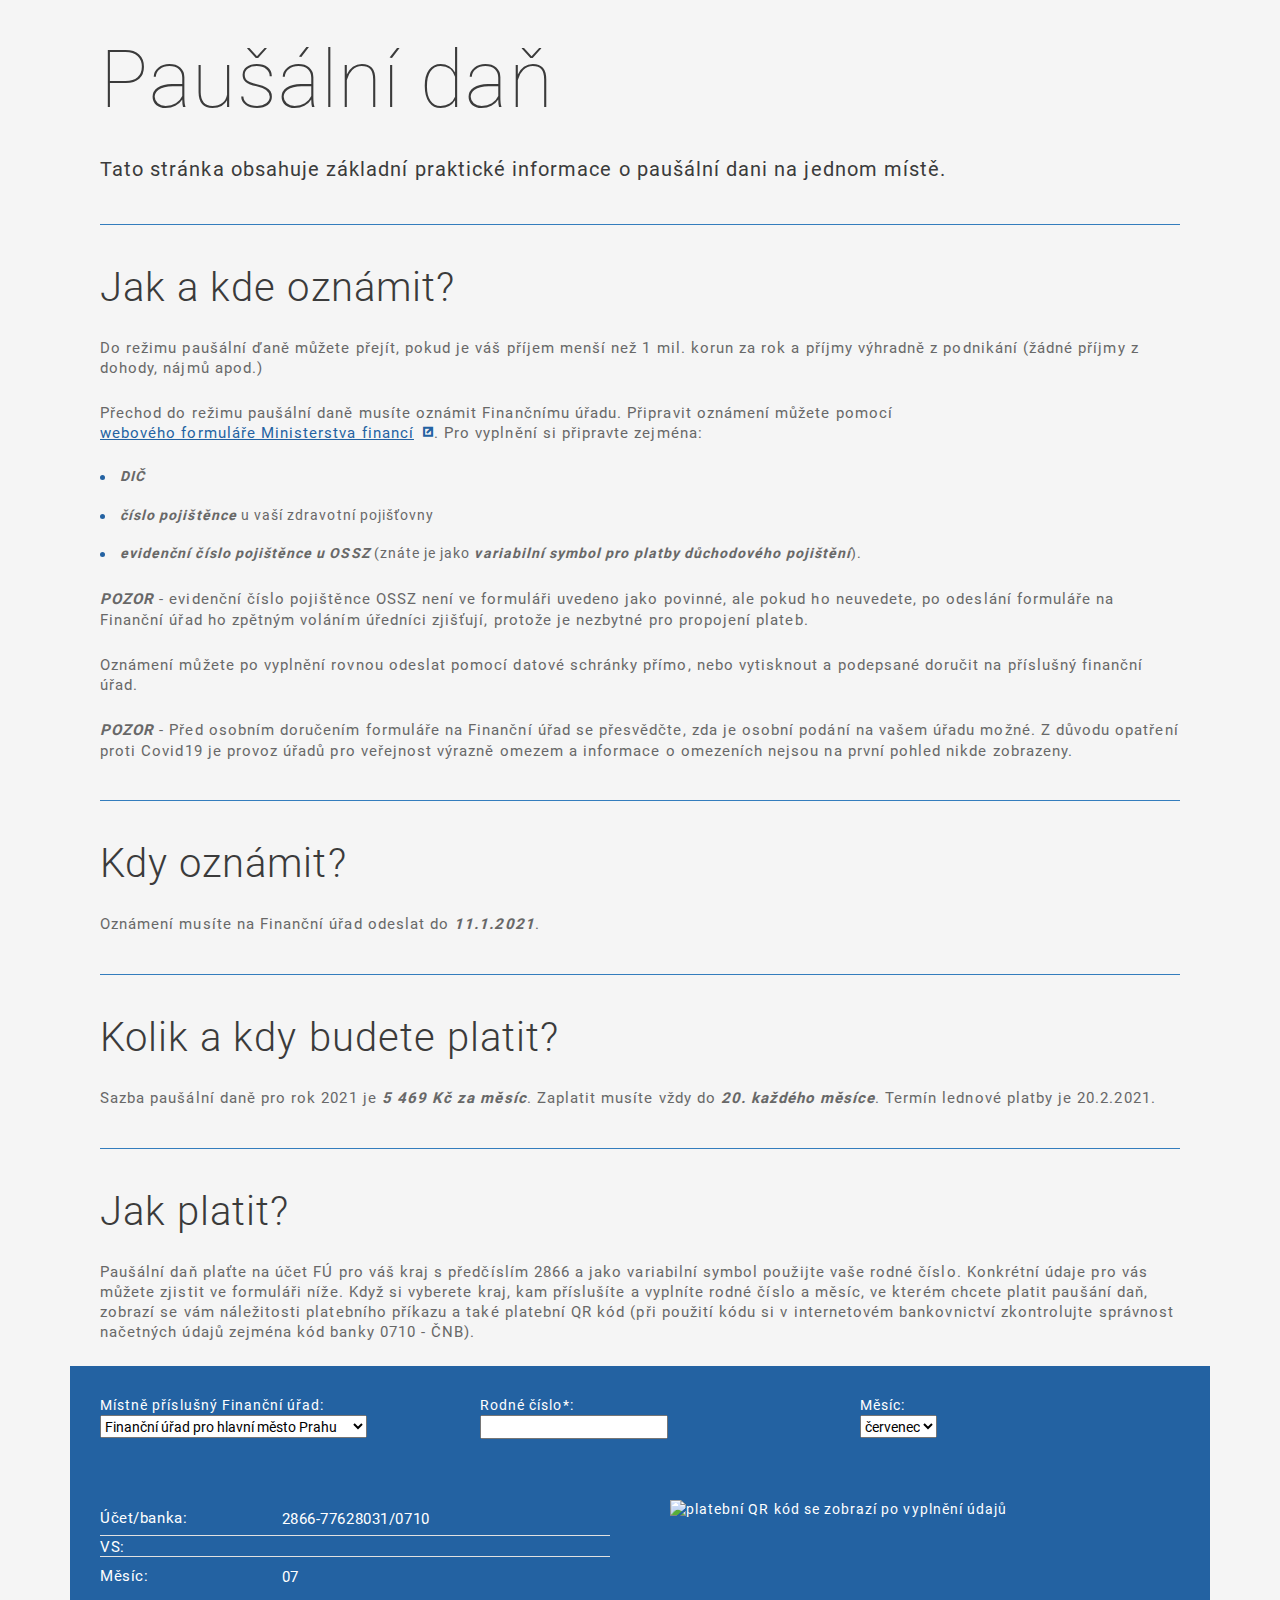
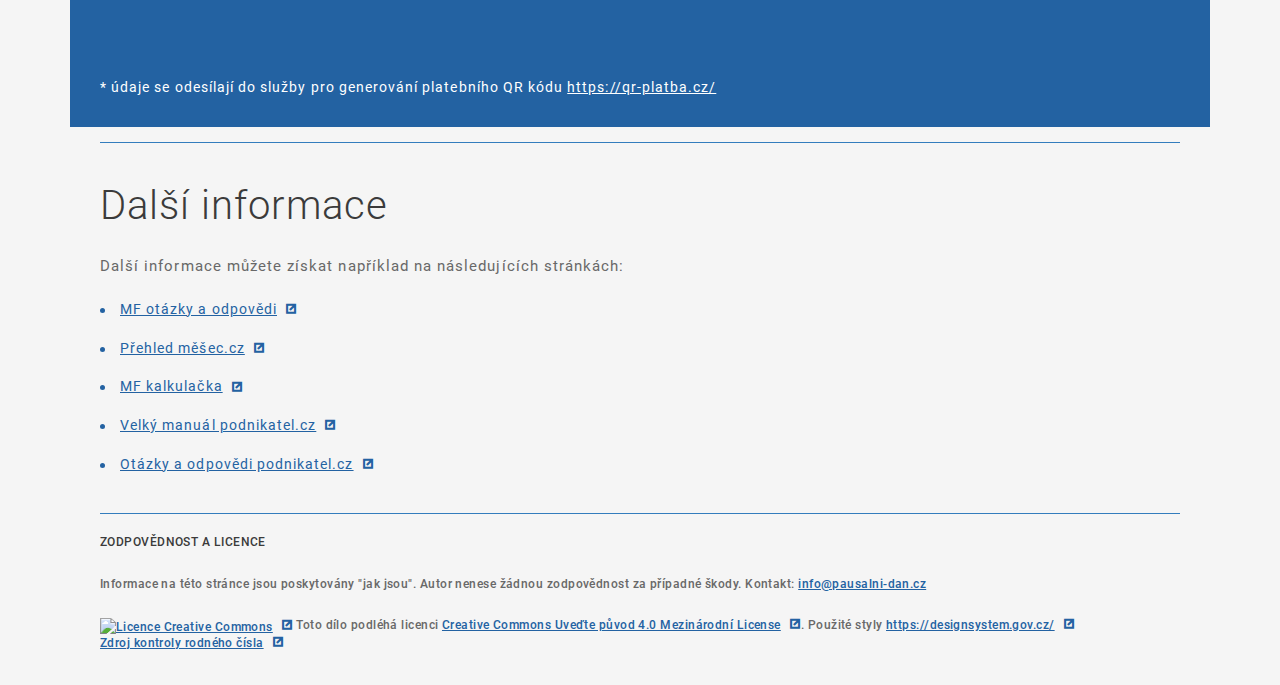
==== commit 7052b9b9: "typo" ====
--- a/index.html
+++ b/index.html
@@ -101,7 +101,7 @@
             <section class="mp-section">
 			  <h2>Jak a kde oznámit?</h2>
 			  <p>Do režimu paušální ďaně můžete přejít, pokud je váš příjem menší než 1 mil. korun za rok 
-				  a příjmy výhradně z podnikání (zádné dohody, nájmy apod.)</p>
+				  a příjmy výhradně z podnikání (žádné příjmy z dohody, nájmů apod.)</p>
               <p>
                 Přechod do režimu paušální daně musíte oznámit Finančnímu úřadu. Připravit oznámení můžete pomocí
                 <a
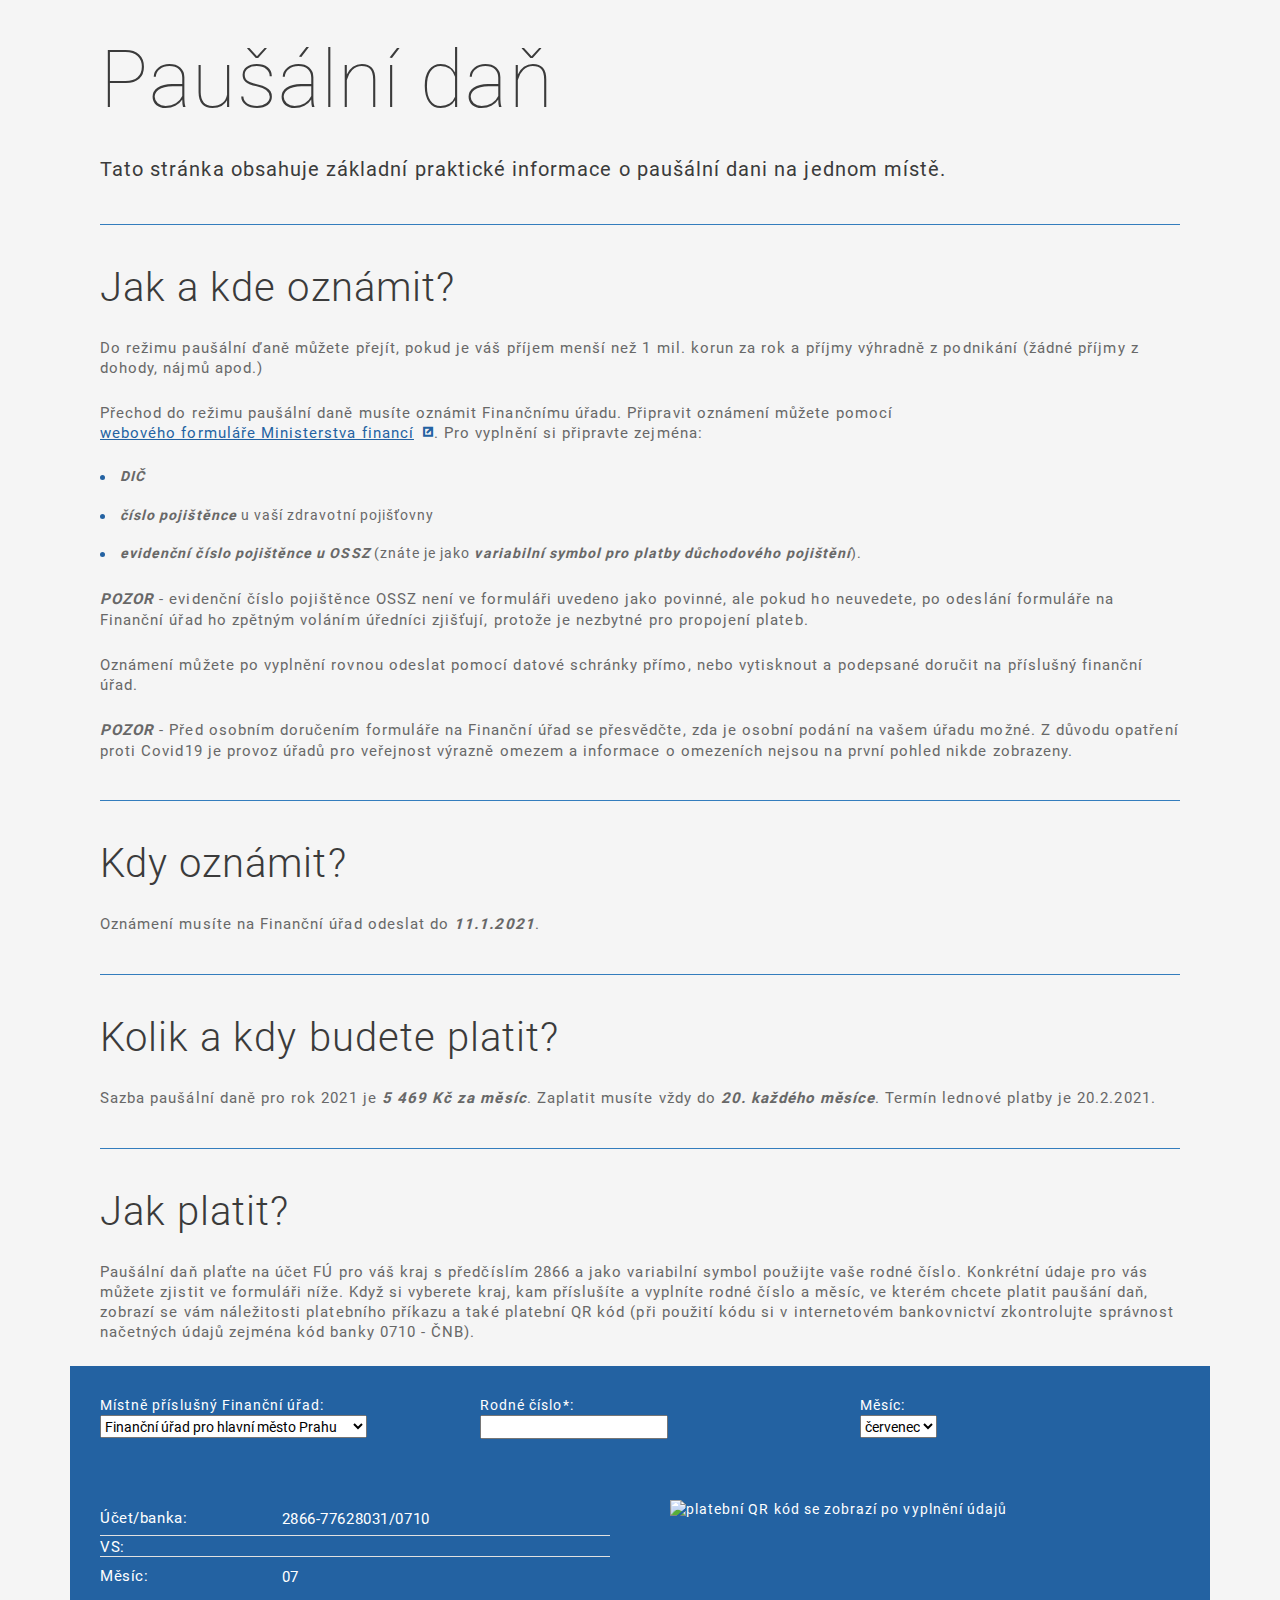
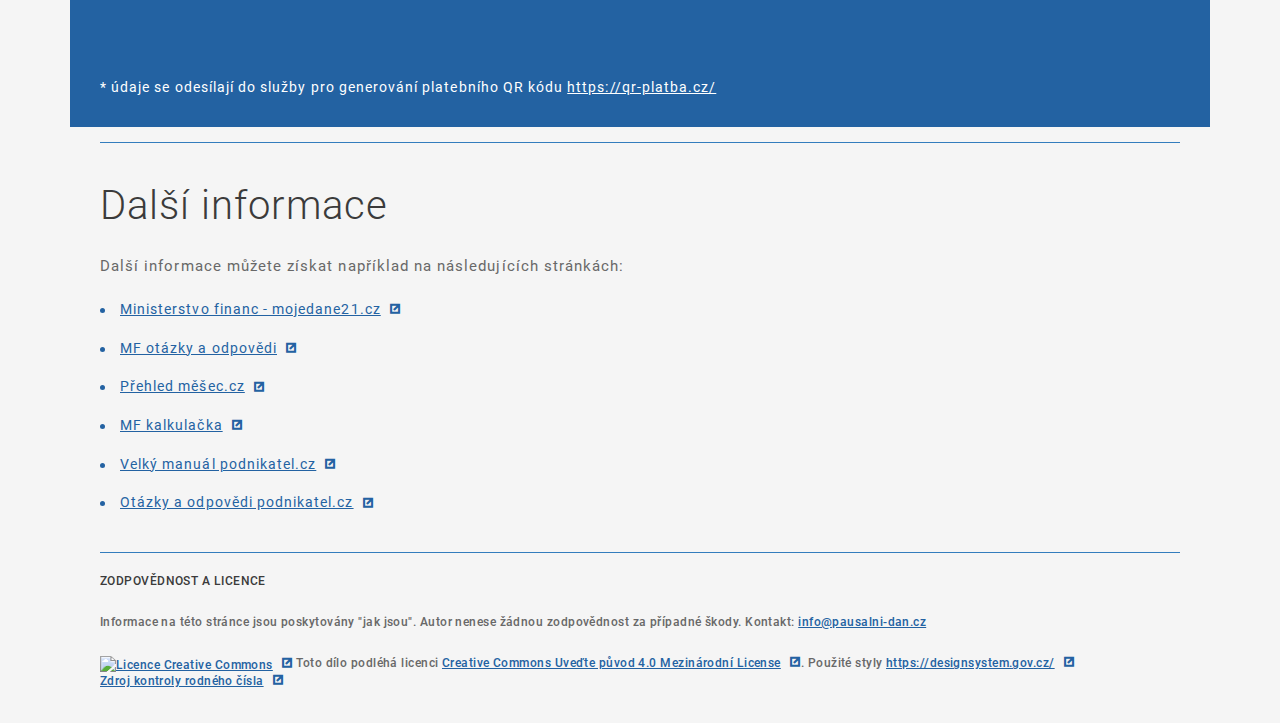
==== commit b32c6adb: "odkaz na mojedane21.cz" ====
--- a/index.html
+++ b/index.html
@@ -258,6 +258,7 @@
 				<h2>Další informace</h2>
 				<p>Další informace můžete získat například na následujících stránkách:</p>
 				<ul>
+          <li><a href="https://www.mojedane21.cz/#pausalni-dan-3330">Ministerstvo financ - mojedane21.cz</a></li>
 					<li><a href="https://www.financnisprava.cz/cs/dane/dane/dan-z-prijmu/pausalni-dan/dotazy-a-odpovedi/dotazy-a-odpovedi-k-pausalni-dani-11042">MF otázky a odpovědi</a></li>
 					<li><a href="https://www.mesec.cz/clanky/pausalni-dan-prehledne-kdo-ji-muze-vyuzit-jak-se-prihlasit-a-jak-platit/">Přehled měšec.cz</a></li>
 					<li><a href="https://www.mfcr.cz/cs/aktualne/tiskove-zpravy/2020/spocitejte-si-zda-se-vam-vyplati-pausaln-39714">MF kalkulačka</a></li>
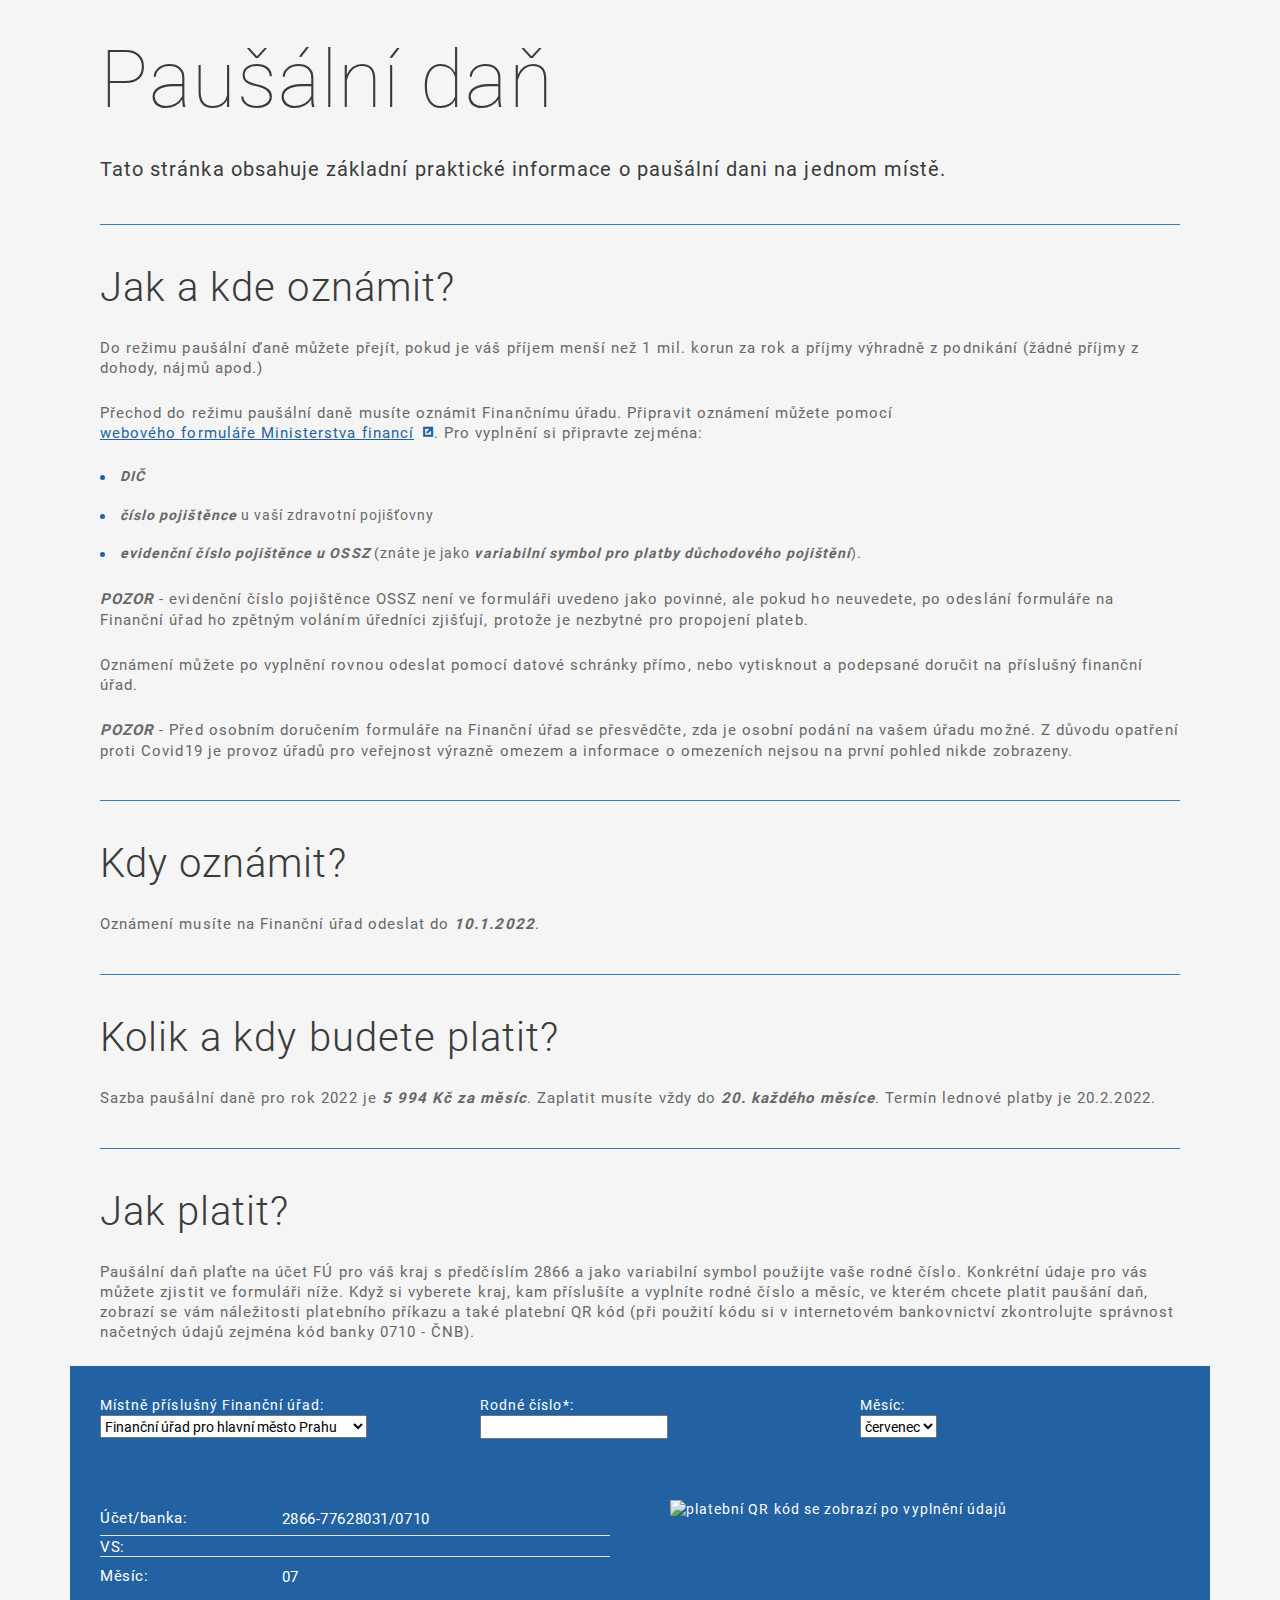
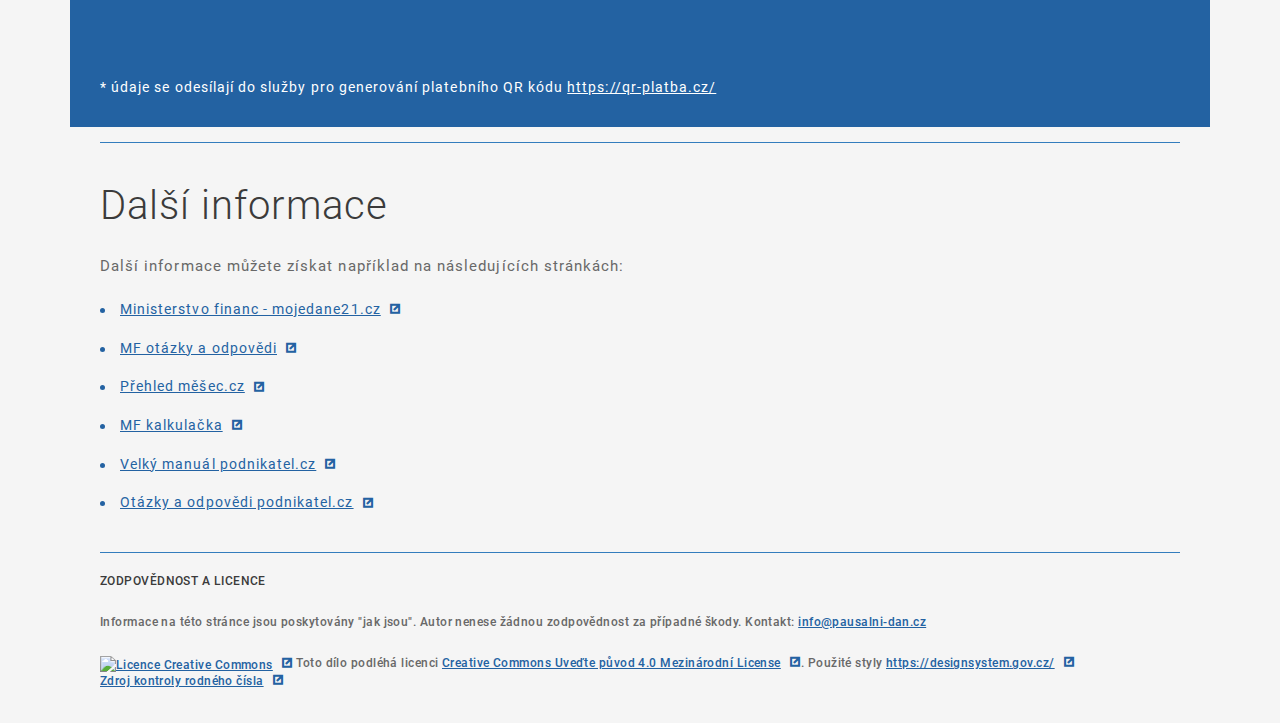
==== commit 052326a5: "aktualizacd 2022" ====
--- a/index.html
+++ b/index.html
@@ -132,15 +132,15 @@
 
             <section class="mp-section">
               <h2>Kdy oznámit?</h2>
-              <p>Oznámení musíte na Finanční úřad odeslat do <em>11.1.2021</em>.</p>
+              <p>Oznámení musíte na Finanční úřad odeslat do <em>10.1.2022</em>.</p>
             </section>
 
             <section class="mp-section">
               <h2>Kolik a kdy budete platit?</h2>
               <p>
-                Sazba paušální daně pro rok 2021 je <em>5 469 Kč za měsíc</em>.
+                Sazba paušální daně pro rok 2022 je <em> 5 994 Kč za měsíc</em>.
                 Zaplatit musíte vždy do <em>20. každého měsíce</em>. Termín
-                lednové platby je 20.2.2021.
+                lednové platby je 20.2.2022.
               </p>
             </section>
 
@@ -325,7 +325,7 @@
         const vs = document.querySelector("#vs").textContent;
         const mesic = document.querySelector("#mesic").textContent;
 		if (vs.length > 8){
-			let url = `https://api.paylibo.com/paylibo/generator/czech/image?compress=false&size=440&accountPrefix=2866&accountNumber=${ucet}&bankCode=0710&amount=5469&currency=CZK&vs=${vs}&date=2021-${mesic}-18`;
+			let url = `https://api.paylibo.com/paylibo/generator/czech/image?compress=false&size=440&accountPrefix=2866&accountNumber=${ucet}&bankCode=0710&amount=5994&currency=CZK&vs=${vs}&date=2021-${mesic}-18`;
         	document.querySelector("#qr").src = url;
 		} else {
 			document.querySelector("#qr").src = "";
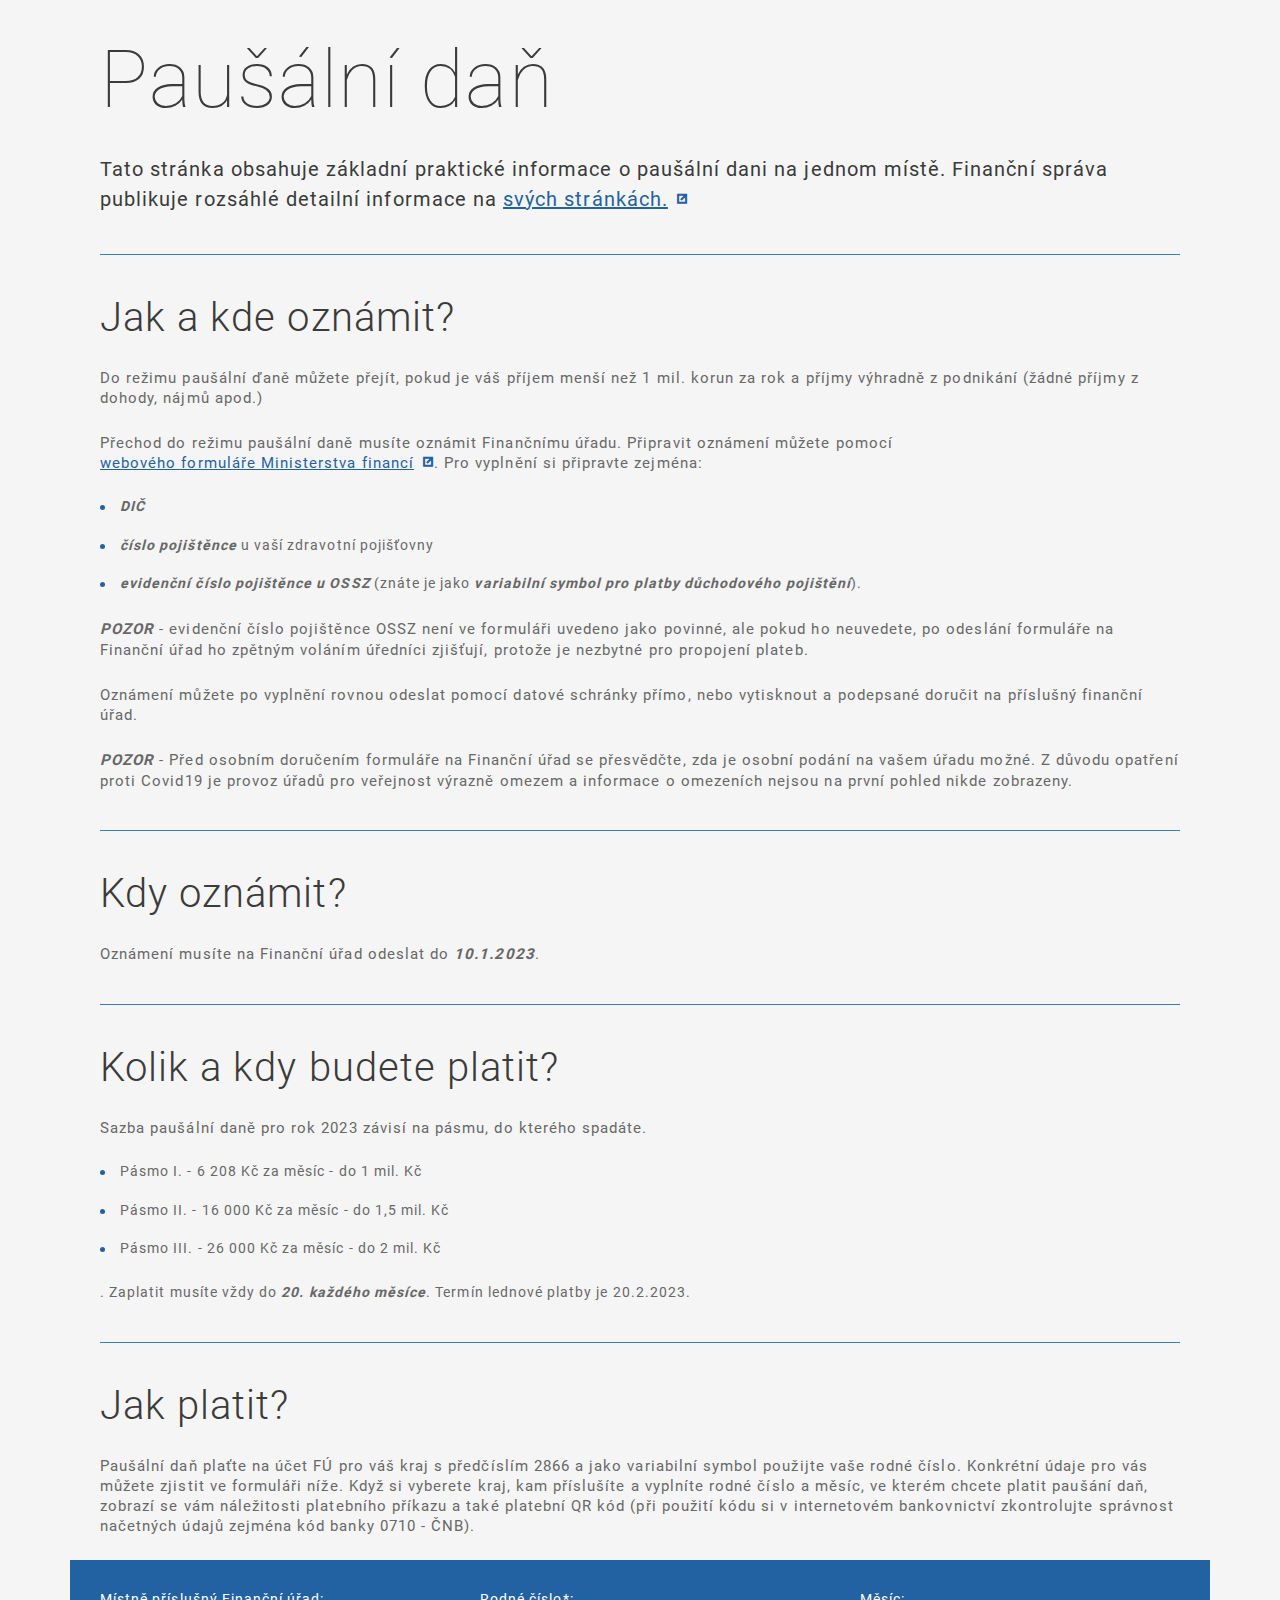
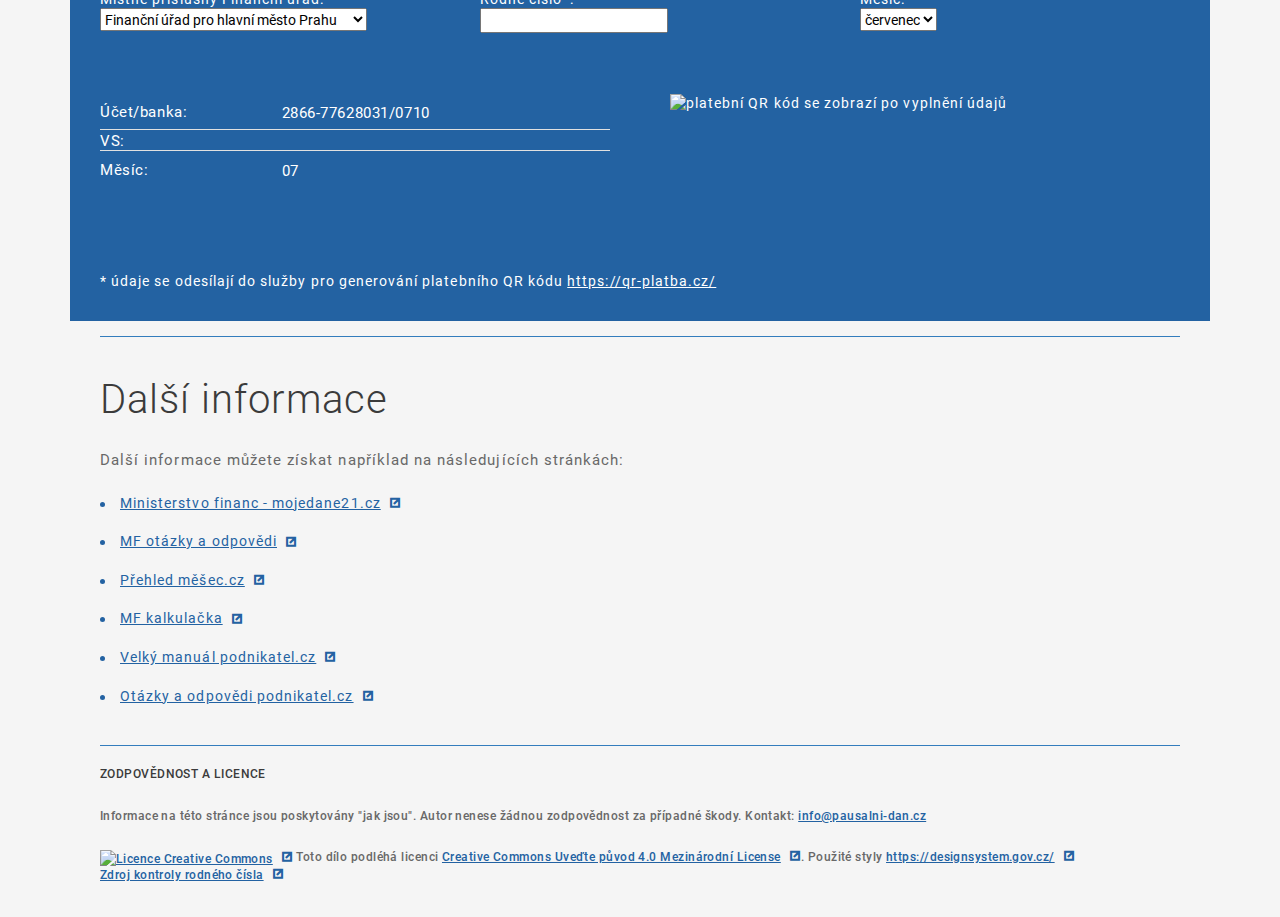
==== commit 765243f6: "modifikace 2023" ====
--- a/index.html
+++ b/index.html
@@ -95,7 +95,7 @@
               <h1>Paušální daň</h1>
               <p class="perex">
                 Tato stránka obsahuje základní praktické informace o paušální
-                dani na jednom místě.
+                dani na jednom místě. Finanční správa publikuje rozsáhlé detailní informace na <a href="https://www.financnisprava.cz/cs/dane/dane/dan-z-prijmu/pausalni-dan/informace-k-zakladnim-zmenam-v">svých stránkách.</a>
               </p>
             </section>
             <section class="mp-section">
@@ -132,15 +132,20 @@
 
             <section class="mp-section">
               <h2>Kdy oznámit?</h2>
-              <p>Oznámení musíte na Finanční úřad odeslat do <em>10.1.2022</em>.</p>
+              <p>Oznámení musíte na Finanční úřad odeslat do <em>10.1.2023</em>.</p>
             </section>
 
             <section class="mp-section">
               <h2>Kolik a kdy budete platit?</h2>
               <p>
-                Sazba paušální daně pro rok 2022 je <em> 5 994 Kč za měsíc</em>.
+                Sazba paušální daně pro rok 2023 závisí na pásmu, do kterého spadáte. 
+                <ul>
+                  <li>Pásmo I. - 6 208 Kč za měsíc - do 1 mil. Kč</li>
+                  <li>Pásmo II. - 16 000 Kč za měsíc - do 1,5 mil. Kč</li>
+                  <li>Pásmo III. - 26 000 Kč za měsíc - do 2 mil. Kč</li>
+                </ul> .
                 Zaplatit musíte vždy do <em>20. každého měsíce</em>. Termín
-                lednové platby je 20.2.2022.
+                lednové platby je 20.2.2023.
               </p>
             </section>
 
@@ -325,7 +330,7 @@
         const vs = document.querySelector("#vs").textContent;
         const mesic = document.querySelector("#mesic").textContent;
 		if (vs.length > 8){
-			let url = `https://api.paylibo.com/paylibo/generator/czech/image?compress=false&size=440&accountPrefix=2866&accountNumber=${ucet}&bankCode=0710&amount=5994&currency=CZK&vs=${vs}&date=2021-${mesic}-18`;
+			let url = `https://api.paylibo.com/paylibo/generator/czech/image?compress=false&size=440&accountPrefix=2866&accountNumber=${ucet}&bankCode=0710&amount=6208&currency=CZK&vs=${vs}&date=2023-${mesic}-18`;
         	document.querySelector("#qr").src = url;
 		} else {
 			document.querySelector("#qr").src = "";
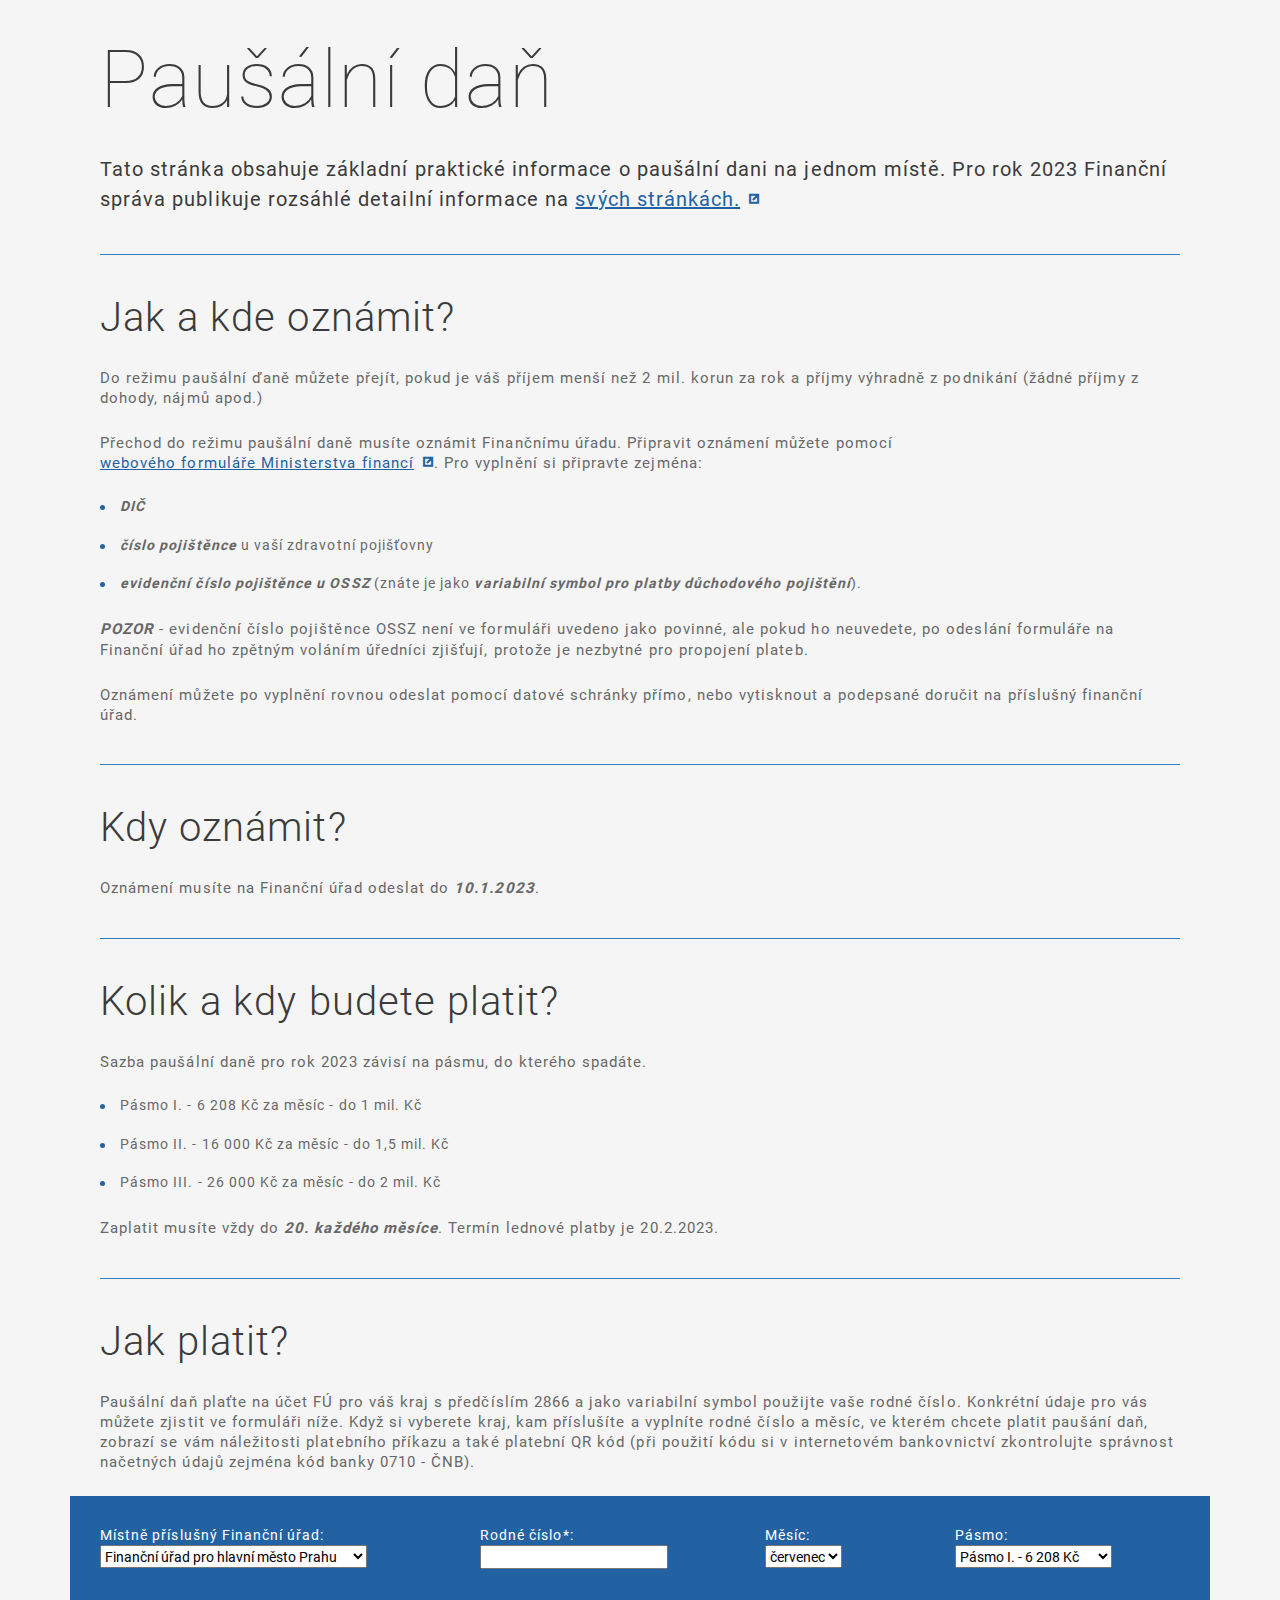
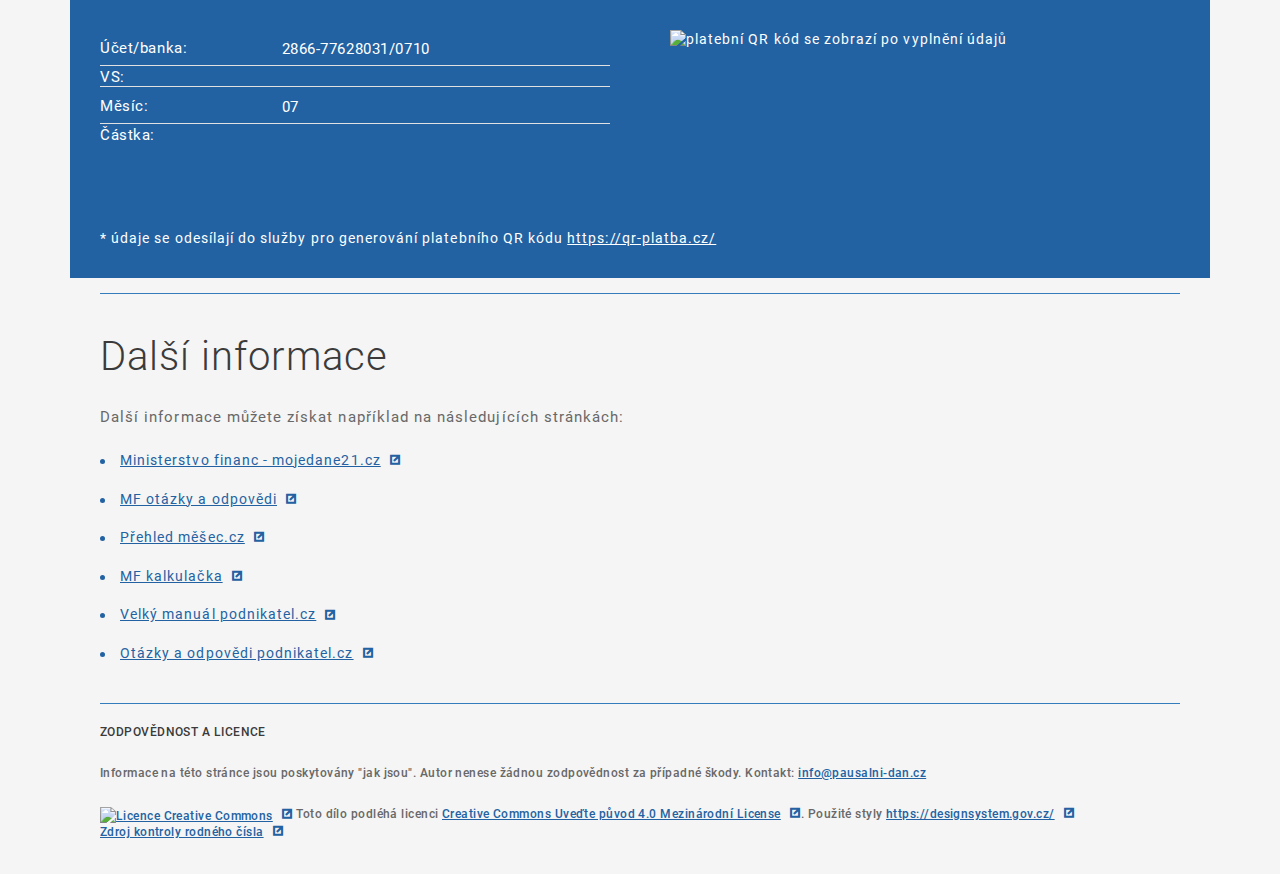
==== commit f8b473ac: "update 2023" ====
--- a/index.html
+++ b/index.html
@@ -95,12 +95,12 @@
               <h1>Paušální daň</h1>
               <p class="perex">
                 Tato stránka obsahuje základní praktické informace o paušální
-                dani na jednom místě. Finanční správa publikuje rozsáhlé detailní informace na <a href="https://www.financnisprava.cz/cs/dane/dane/dan-z-prijmu/pausalni-dan/informace-k-zakladnim-zmenam-v">svých stránkách.</a>
+                dani na jednom místě. Pro rok 2023 Finanční správa publikuje rozsáhlé detailní informace na <a href="https://www.financnisprava.cz/cs/dane/dane/dan-z-prijmu/pausalni-dan/informace-k-zakladnim-zmenam-v">svých stránkách.</a>
               </p>
             </section>
             <section class="mp-section">
 			  <h2>Jak a kde oznámit?</h2>
-			  <p>Do režimu paušální ďaně můžete přejít, pokud je váš příjem menší než 1 mil. korun za rok 
+			  <p>Do režimu paušální ďaně můžete přejít, pokud je váš příjem menší než 2 mil. korun za rok 
 				  a příjmy výhradně z podnikání (žádné příjmy z dohody, nájmů apod.)</p>
               <p>
                 Přechod do režimu paušální daně musíte oznámit Finančnímu úřadu. Připravit oznámení můžete pomocí
@@ -125,9 +125,6 @@
 			    <p>Oznámení můžete po vyplnění rovnou 
 					odeslat pomocí datové schránky přímo, nebo vytisknout a podepsané doručit na příslušný finanční úřad.</p>
 
-				<p><em>POZOR</em> - Před osobním doručením formuláře na Finanční úřad se přesvědčte, zda je osobní podání 
-					na vašem úřadu možné. Z důvodu opatření proti Covid19 je provoz úřadů pro veřejnost výrazně omezem 
-					a informace o omezeních nejsou na první pohled nikde zobrazeny.</p>
             </section>
 
             <section class="mp-section">
@@ -138,12 +135,14 @@
             <section class="mp-section">
               <h2>Kolik a kdy budete platit?</h2>
               <p>
-                Sazba paušální daně pro rok 2023 závisí na pásmu, do kterého spadáte. 
+                Sazba paušální daně pro rok 2023 závisí na pásmu, do kterého spadáte.
+                </p>
                 <ul>
                   <li>Pásmo I. - 6 208 Kč za měsíc - do 1 mil. Kč</li>
                   <li>Pásmo II. - 16 000 Kč za měsíc - do 1,5 mil. Kč</li>
                   <li>Pásmo III. - 26 000 Kč za měsíc - do 2 mil. Kč</li>
-                </ul> .
+                </ul>
+                <p>
                 Zaplatit musíte vždy do <em>20. každého měsíce</em>. Termín
                 lednové platby je 20.2.2023.
               </p>
@@ -152,7 +151,7 @@
             <section class="mp-section">
               <h2>Jak platit?</h2>
               <p>
-                Paušální daň plaťte na účet FÚ pro váš kraj s předčíslím 2866 a
+                Paušální daň plaťte na účet FÚ pro váš kraj s předčíslím 2866 a 
                 jako variabilní symbol použijte vaše rodné číslo. Konkrétní
 				údaje pro vás můžete zjistit ve formuláři níže. Když si vyberete kraj, 
 				kam příslušíte a vyplníte rodné číslo a měsíc, ve kterém chcete platit paušání daň, 
@@ -208,12 +207,12 @@
                     </option>
                   </select>
                 </div>
-                <div class="col-12 col-md-4">
+                <div class="col-12 col-md-3">
                   <lable class="color-white">Rodné číslo*:</lable><br />
 				  <input id="rc" type="text" /><br />
 				  <small id="spatne-rc" class="color-red invisible">není platné rodné číslo</small>
                 </div>
-                <div class="col-12 col-md-4">
+                <div class="col-12 col-md-2">
                   <lable class="color-white">Měsíc:</lable><br />
                   <select id="sel-mesic">
                     <option value="01">leden</option>
@@ -230,6 +229,15 @@
                     <option value="12">prosinec</option>
                   </select>
                 </div>
+                <div class="col-12 col-md-3">
+                  <lable class="color-white">Pásmo:</lable><br />
+                  <select id="sel-pasmo">
+                    <option value="6208" selected>Pásmo I. - 6 208 Kč</option>
+                    <option value="16000">Pásmo II. - 16 000 Kč</option>
+                    <option value="26000">Pásmo III. - 20 000 Kč</option>
+                  </select>
+                </div>
+
               </div>
               <div class="row mp-background--blue pt-2 pb-2">
                 <div class="col-12 col-md-6 color-white">
@@ -245,6 +253,10 @@
                     <tr>
                       <td class="color-white">Měsíc:</td>
                       <td class="color-white" id="mesic"></td>
+                    </tr>
+                    <tr>
+                      <td class="color-white">Částka:</td>
+                      <td class="color-white" id="castka"></td>
                     </tr>
                   </table>
                 </div>
@@ -297,6 +309,13 @@
             document.querySelector("#mesic").textContent = ev.target.value;
             genqr();
           });
+          document
+          .querySelector("#sel-pasmo")
+          .addEventListener("change", (ev) => {
+            document.querySelector("#castka").textContent = ev.target.value;
+            genqr();
+          });
+  
         document.querySelector("#rc").addEventListener("keyup", (ev) => {
           document.querySelector("#vs").textContent = ev.target.value;
 		  const rc=ev.target.value
@@ -329,8 +348,10 @@
         );
         const vs = document.querySelector("#vs").textContent;
         const mesic = document.querySelector("#mesic").textContent;
+        const castka = document.querySelector("#castka").textContent;
+
 		if (vs.length > 8){
-			let url = `https://api.paylibo.com/paylibo/generator/czech/image?compress=false&size=440&accountPrefix=2866&accountNumber=${ucet}&bankCode=0710&amount=6208&currency=CZK&vs=${vs}&date=2023-${mesic}-18`;
+			let url = `https://api.paylibo.com/paylibo/generator/czech/image?compress=false&size=440&accountPrefix=2866&accountNumber=${ucet}&bankCode=0710&amount=${castka}&currency=CZK&vs=${vs}&date=2023-${mesic}-18`;
         	document.querySelector("#qr").src = url;
 		} else {
 			document.querySelector("#qr").src = "";
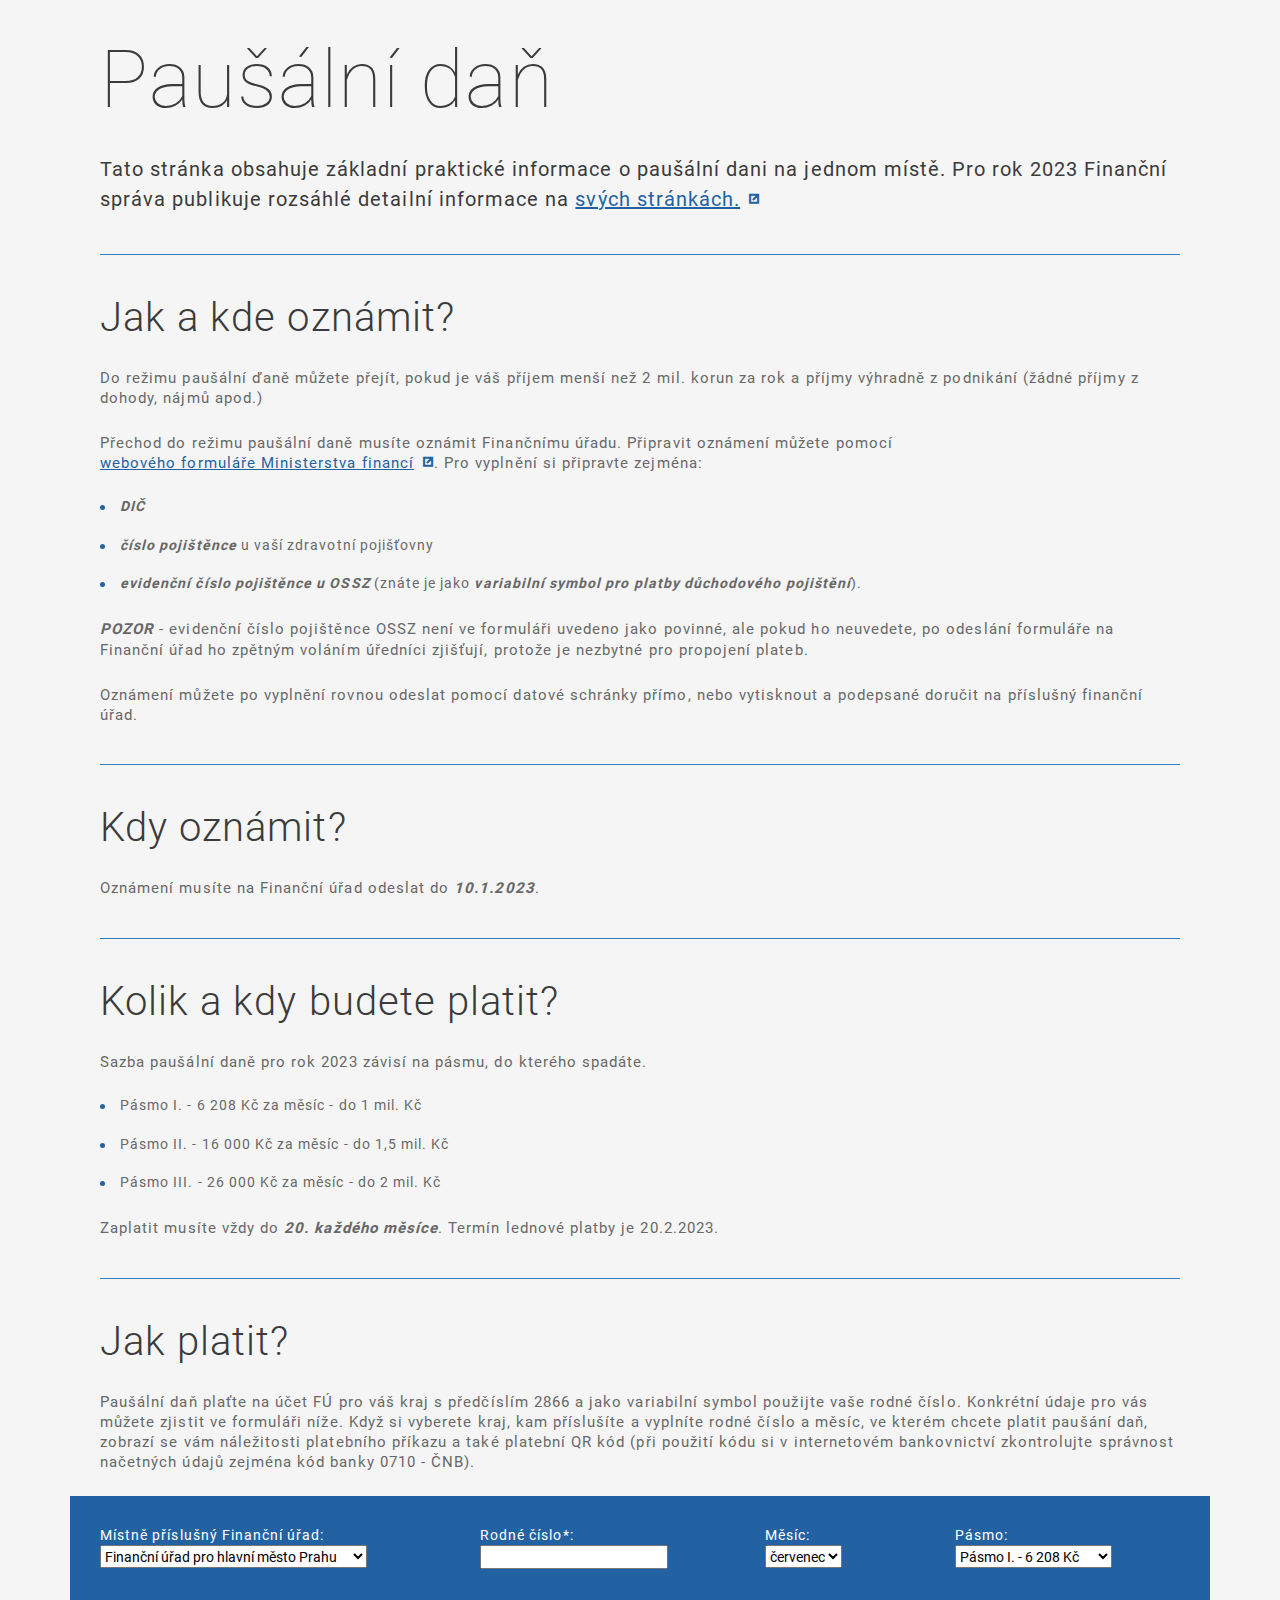
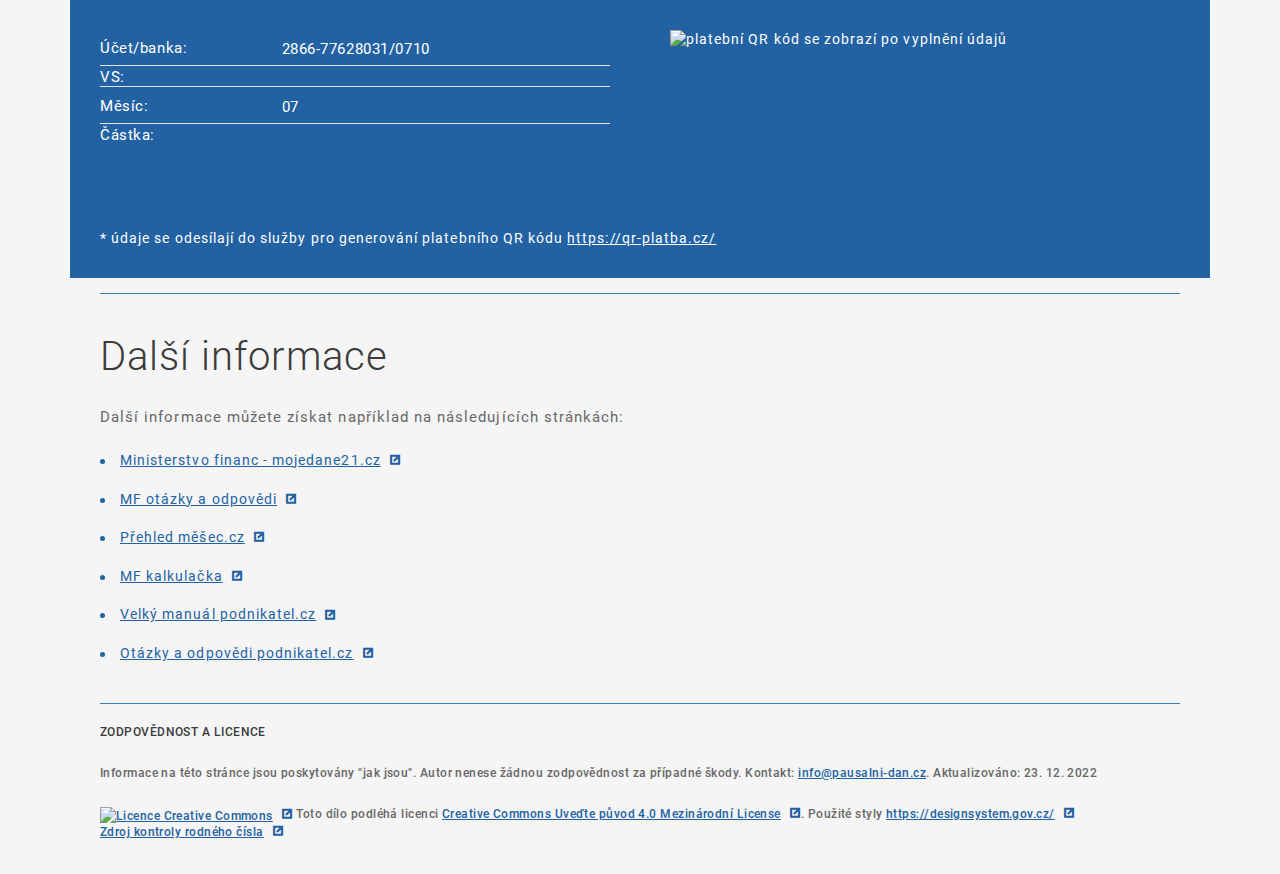
==== commit 2e1d6e79: "RDFa added" ====
--- a/index.html
+++ b/index.html
@@ -2,7 +2,7 @@
 <html lang="cs" class="pvs-theme js-no">
   <head>
     <meta charset="utf-8" />
-    <title>Paušální daň</title>
+    <title property="http://purl.org/dc/terms/title">Paušální daň</title>
  
 <!-- Global site tag (gtag.js) - Google Analytics -->
 <script async src="https://www.googletagmanager.com/gtag/js?id=G-QN4L6WJTKN"></script>
@@ -16,7 +16,7 @@
 	
 	
 	<meta name="keywords" content="paušální daň" />
-    <meta name="description" content="Základní praktické informace o paušální dani. Jak žádat, kdy oznámit, jak zaplatit." />
+    <meta property="http://purl.org/dc/terms/description" name="description" content="Základní praktické informace o paušální dani. Jak žádat, kdy oznámit, jak zaplatit." />
     <meta
       name="viewport"
       content="width=device-width, initial-scale=1, shrink-to-fit=no"
@@ -287,9 +287,13 @@
 
 			<section>
 				<h4>Zodpovědnost a licence</h4>
-				<p class="note">Informace na této stránce jsou poskytovány "jak jsou". Autor nenese žádnou zodpovědnost za případné škody. Kontakt: <a href="mailto:info@pausalni-dan.cz">info@pausalni-dan.cz</a></a> </p>
+				<p class="note" property="https://schema.org/termsOfService" lang="cs">Informace na této stránce jsou poskytovány "jak jsou". Autor nenese žádnou zodpovědnost za případné škody. Kontakt: <a href="mailto:info@pausalni-dan.cz">info@pausalni-dan.cz</a>. <span property="http://purl.org/dc/terms/modified" content="2022-12-23">Aktualizováno: 23. 12. 2022</span></p>
 				<p class="note">
-					<a rel="license" href="http://creativecommons.org/licenses/by/4.0/"><img alt="Licence Creative Commons" style="border-width:0" src="https://i.creativecommons.org/l/by/4.0/88x31.png" /></a> Toto dílo podléhá licenci <a rel="license" href="http://creativecommons.org/licenses/by/4.0/">Creative Commons Uveďte původ 4.0 Mezinárodní License</a>. Použité styly <a href="https://designsystem.gov.cz/">https://designsystem.gov.cz/</a> <a href="https://www.zizka.ch/pages/programming/ruzne/rodne-cislo-identifikacni-cislo-rc-ico-kontrola-validace.html">Zdroj kontroly rodného čísla</a> 
+					<a rel="license" href="http://creativecommons.org/licenses/by/4.0/">
+            <img alt="Licence Creative Commons" style="border-width:0" src="https://i.creativecommons.org/l/by/4.0/88x31.png" /></a> 
+            Toto dílo podléhá licenci <a rel="license" property="http://creativecommons.org/ns#license" href="http://creativecommons.org/licenses/by/4.0/">Creative Commons Uveďte původ 4.0 Mezinárodní License</a>. 
+            Použité styly <a href="https://designsystem.gov.cz/">https://designsystem.gov.cz/</a> 
+            <a href="https://www.zizka.ch/pages/programming/ruzne/rodne-cislo-identifikacni-cislo-rc-ico-kontrola-validace.html">Zdroj kontroly rodného čísla</a> 
 				</p>
 			</section>
           </div>
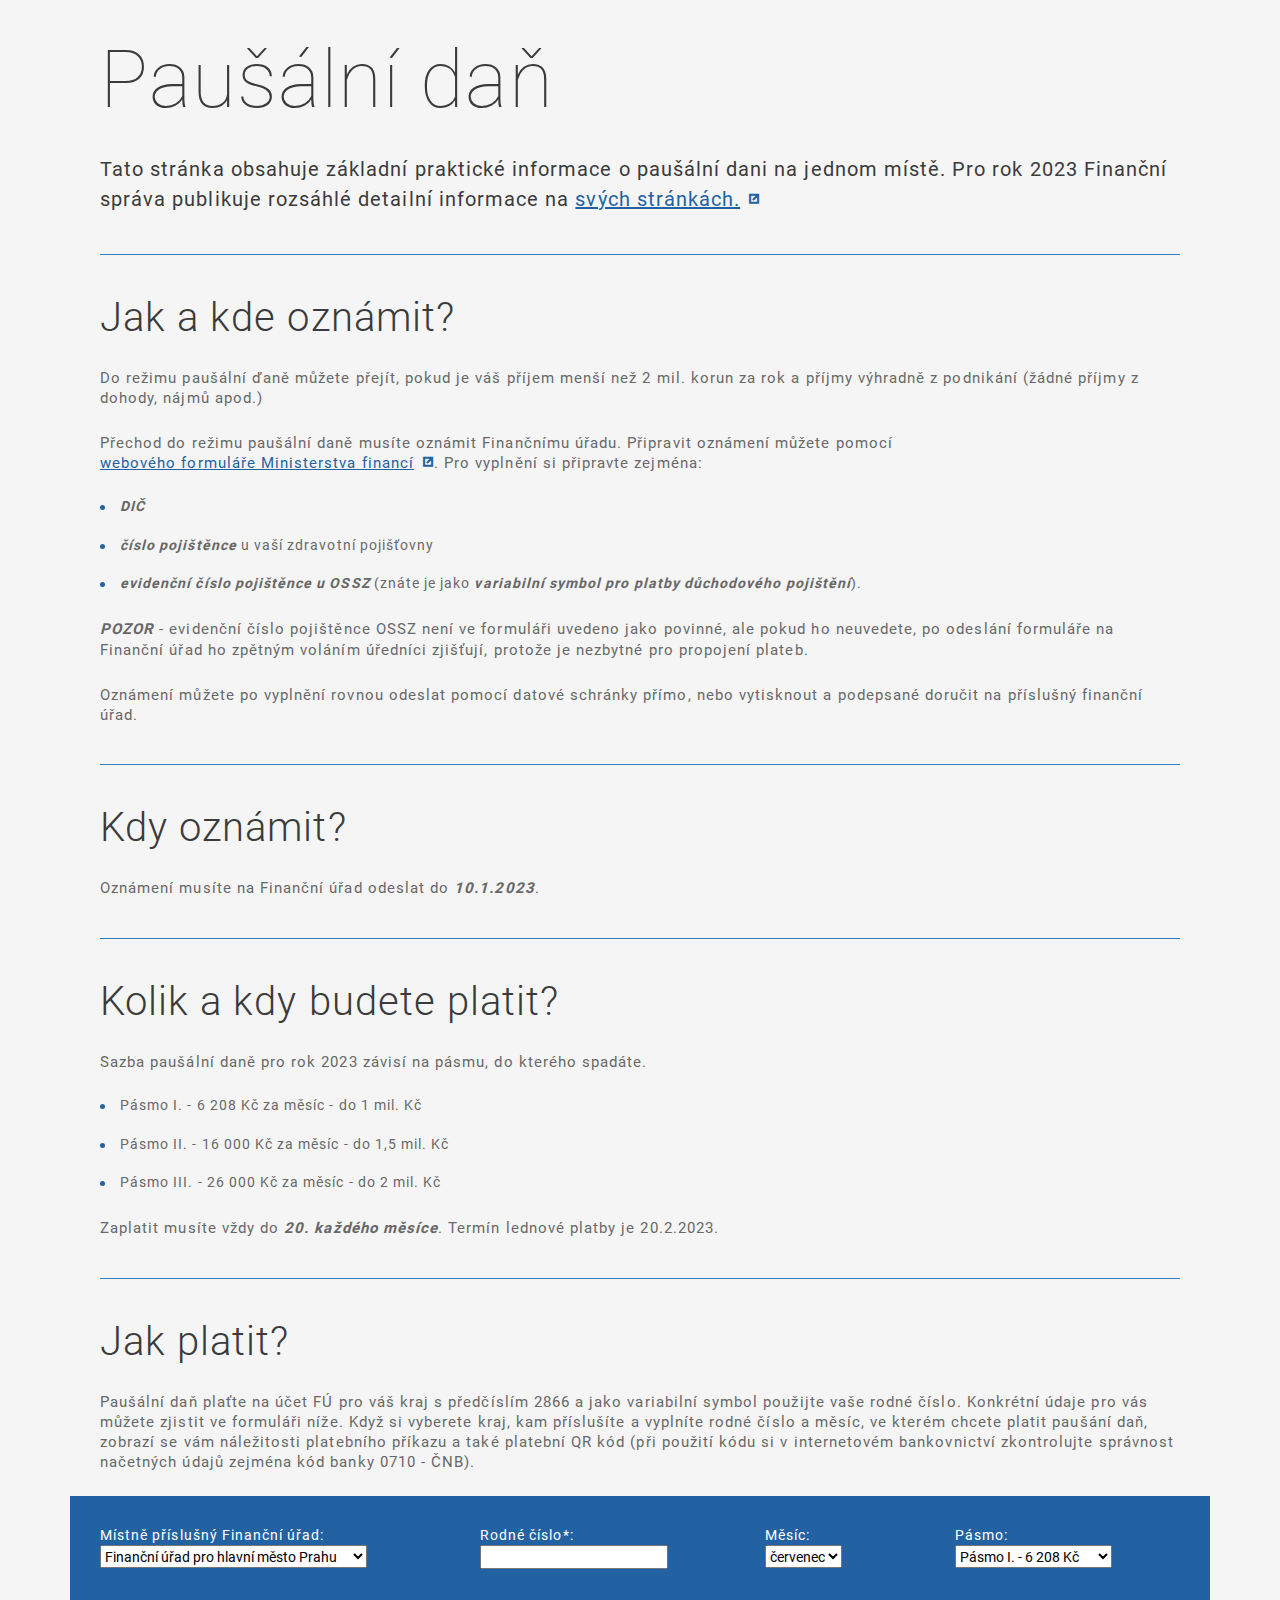
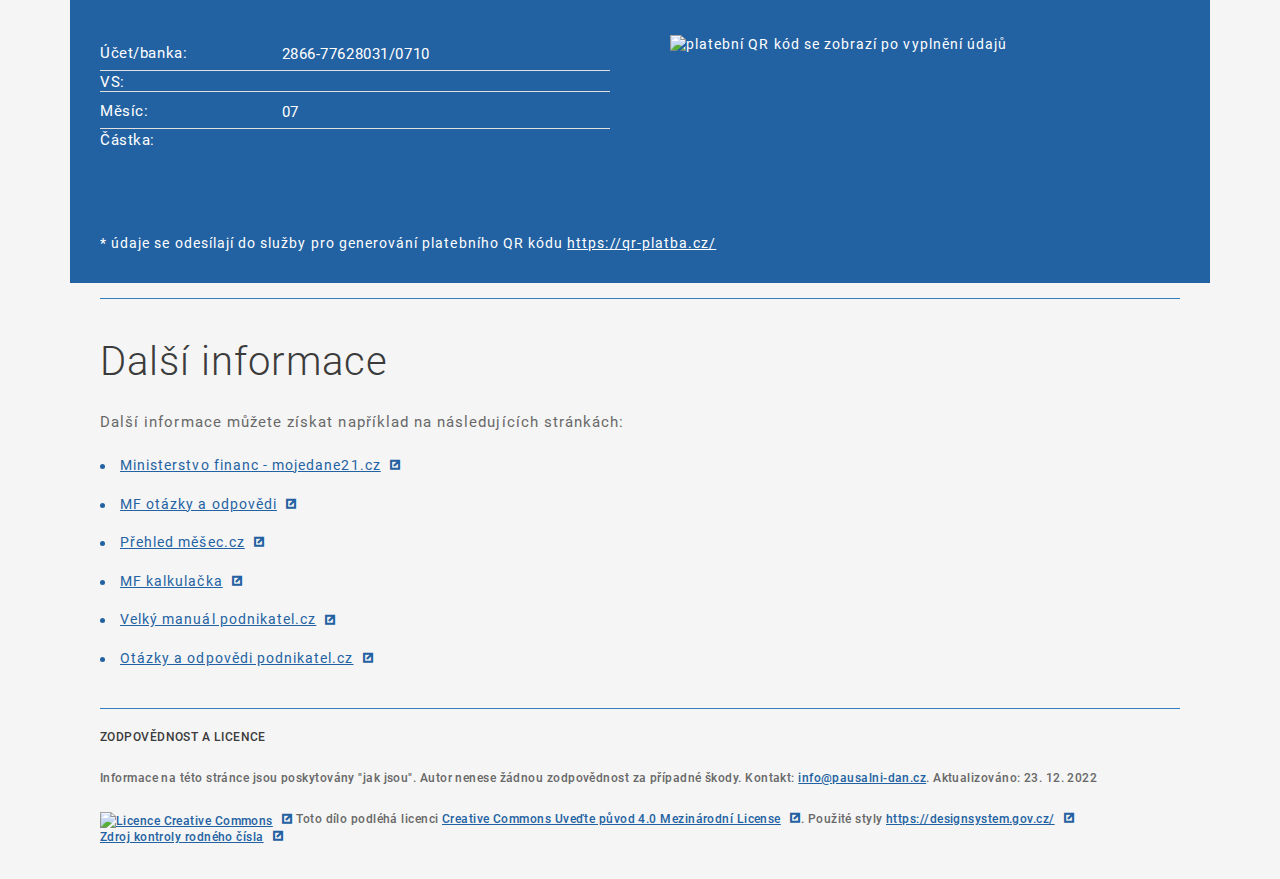
==== commit bbfa38c3: "rdfa minor fixes" ====
--- a/index.html
+++ b/index.html
@@ -160,7 +160,7 @@
               </p>
               <div class="row mp-background--blue pt-2 pb-2">
                 <div class="col-12 col-md-4">
-                  <lable class="color-white"
+                  <label class="color-white"
                     >Místně příslušný Finanční úřad:</lable><br />
                   <select id="sel-fu">
                     <option value="2866-77628031/0710" selected>
@@ -208,12 +208,12 @@
                   </select>
                 </div>
                 <div class="col-12 col-md-3">
-                  <lable class="color-white">Rodné číslo*:</lable><br />
+                  <label class="color-white">Rodné číslo*:</lable><br />
 				  <input id="rc" type="text" /><br />
 				  <small id="spatne-rc" class="color-red invisible">není platné rodné číslo</small>
                 </div>
                 <div class="col-12 col-md-2">
-                  <lable class="color-white">Měsíc:</lable><br />
+                  <label class="color-white">Měsíc:</lable><br />
                   <select id="sel-mesic">
                     <option value="01">leden</option>
                     <option value="02">únor</option>
@@ -287,7 +287,7 @@
 
 			<section>
 				<h4>Zodpovědnost a licence</h4>
-				<p class="note" property="https://schema.org/termsOfService" lang="cs">Informace na této stránce jsou poskytovány "jak jsou". Autor nenese žádnou zodpovědnost za případné škody. Kontakt: <a href="mailto:info@pausalni-dan.cz">info@pausalni-dan.cz</a>. <span property="http://purl.org/dc/terms/modified" content="2022-12-23">Aktualizováno: 23. 12. 2022</span></p>
+				<p class="note" ><span property="https://schema.org/termsOfService" lang="cs">Informace na této stránce jsou poskytovány "jak jsou". Autor nenese žádnou zodpovědnost za případné škody.</span> Kontakt: <a href="mailto:info@pausalni-dan.cz">info@pausalni-dan.cz</a>. <span property="http://purl.org/dc/terms/modified" content="2022-12-23">Aktualizováno: 23. 12. 2022</span></p>
 				<p class="note">
 					<a rel="license" href="http://creativecommons.org/licenses/by/4.0/">
             <img alt="Licence Creative Commons" style="border-width:0" src="https://i.creativecommons.org/l/by/4.0/88x31.png" /></a> 
